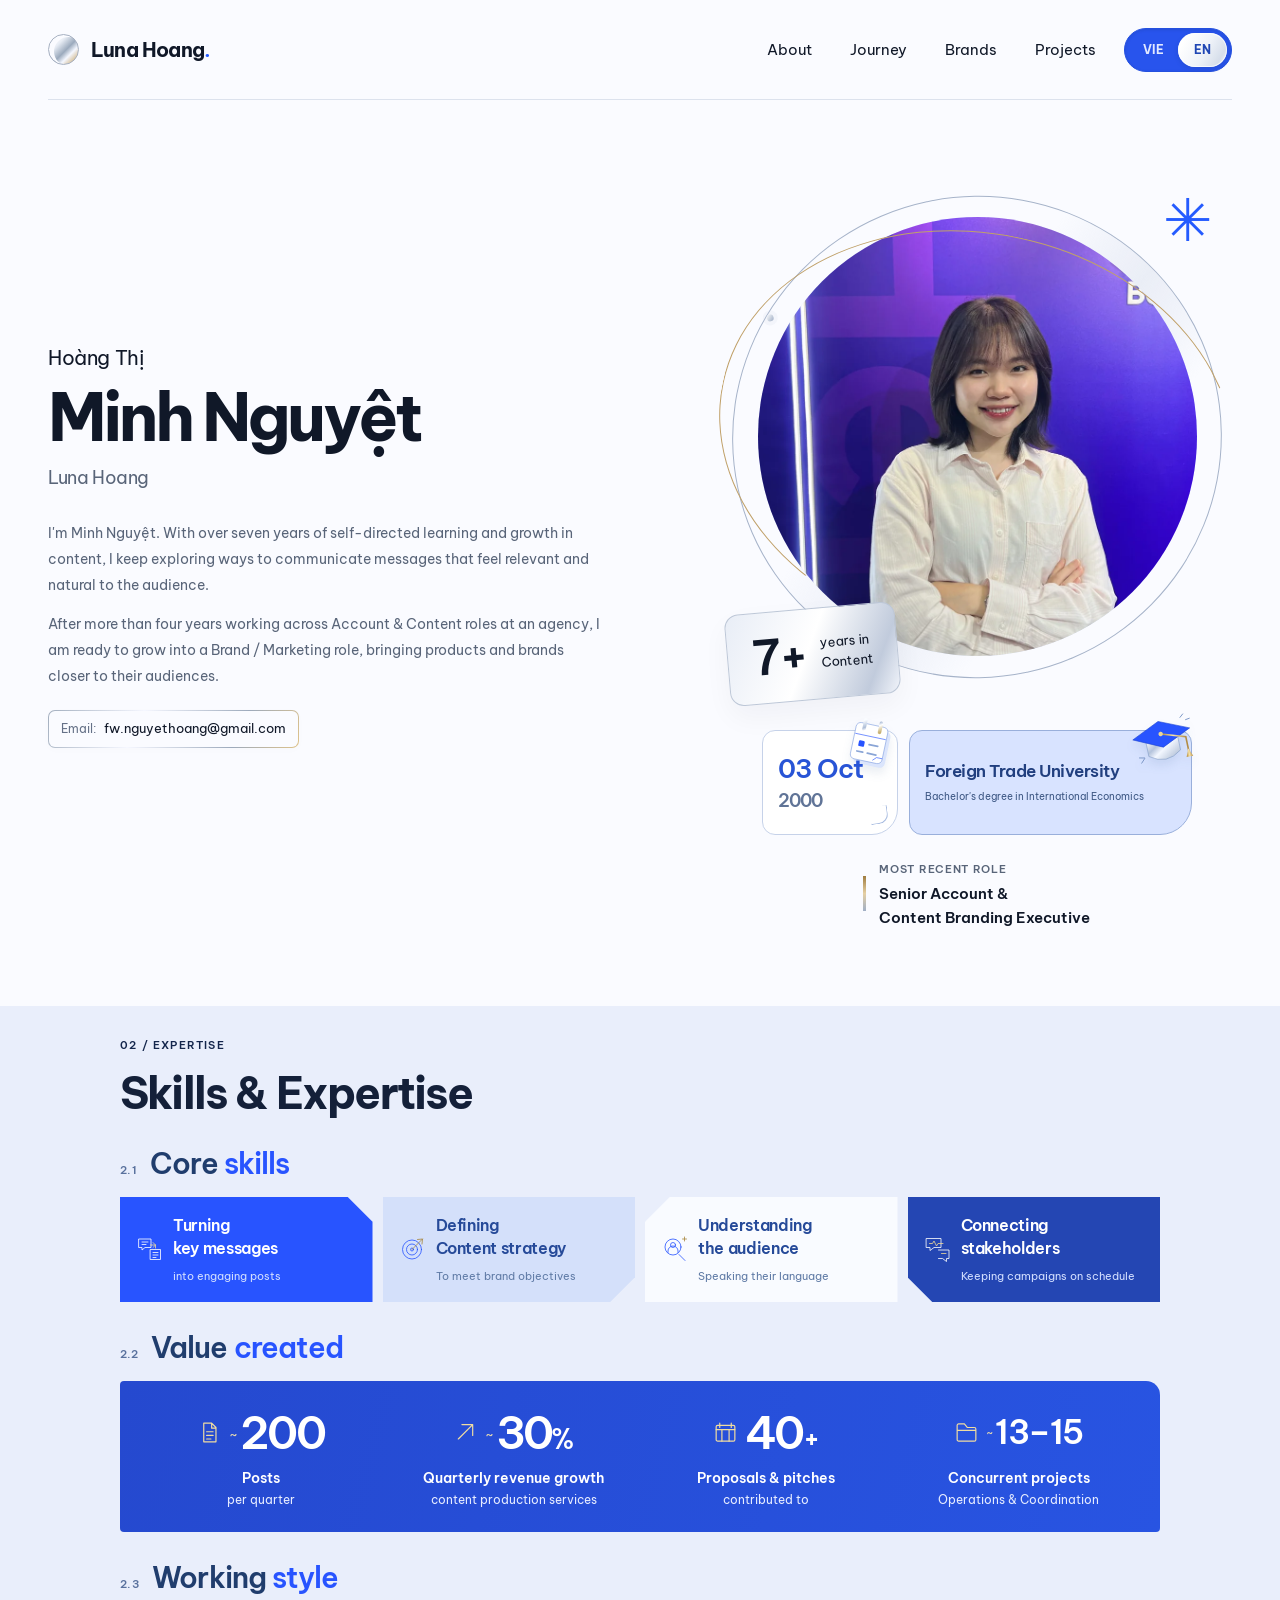
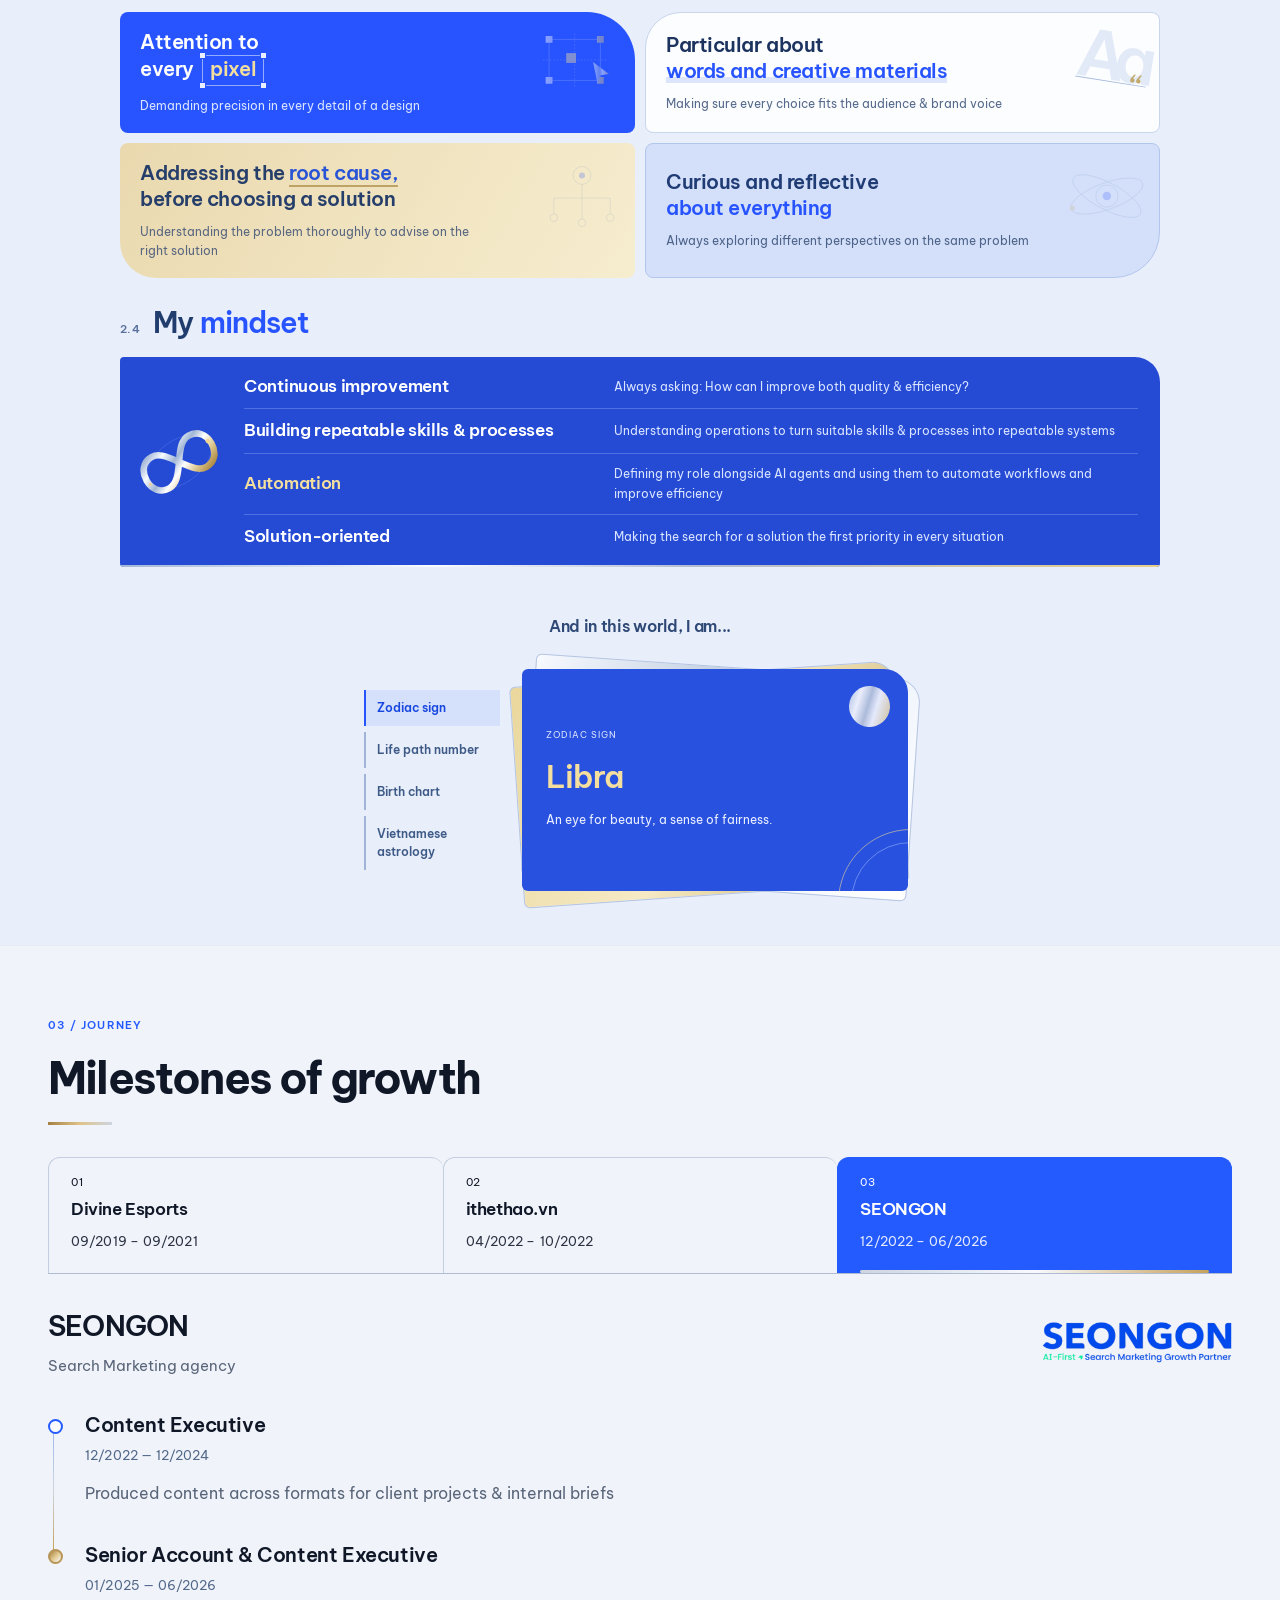
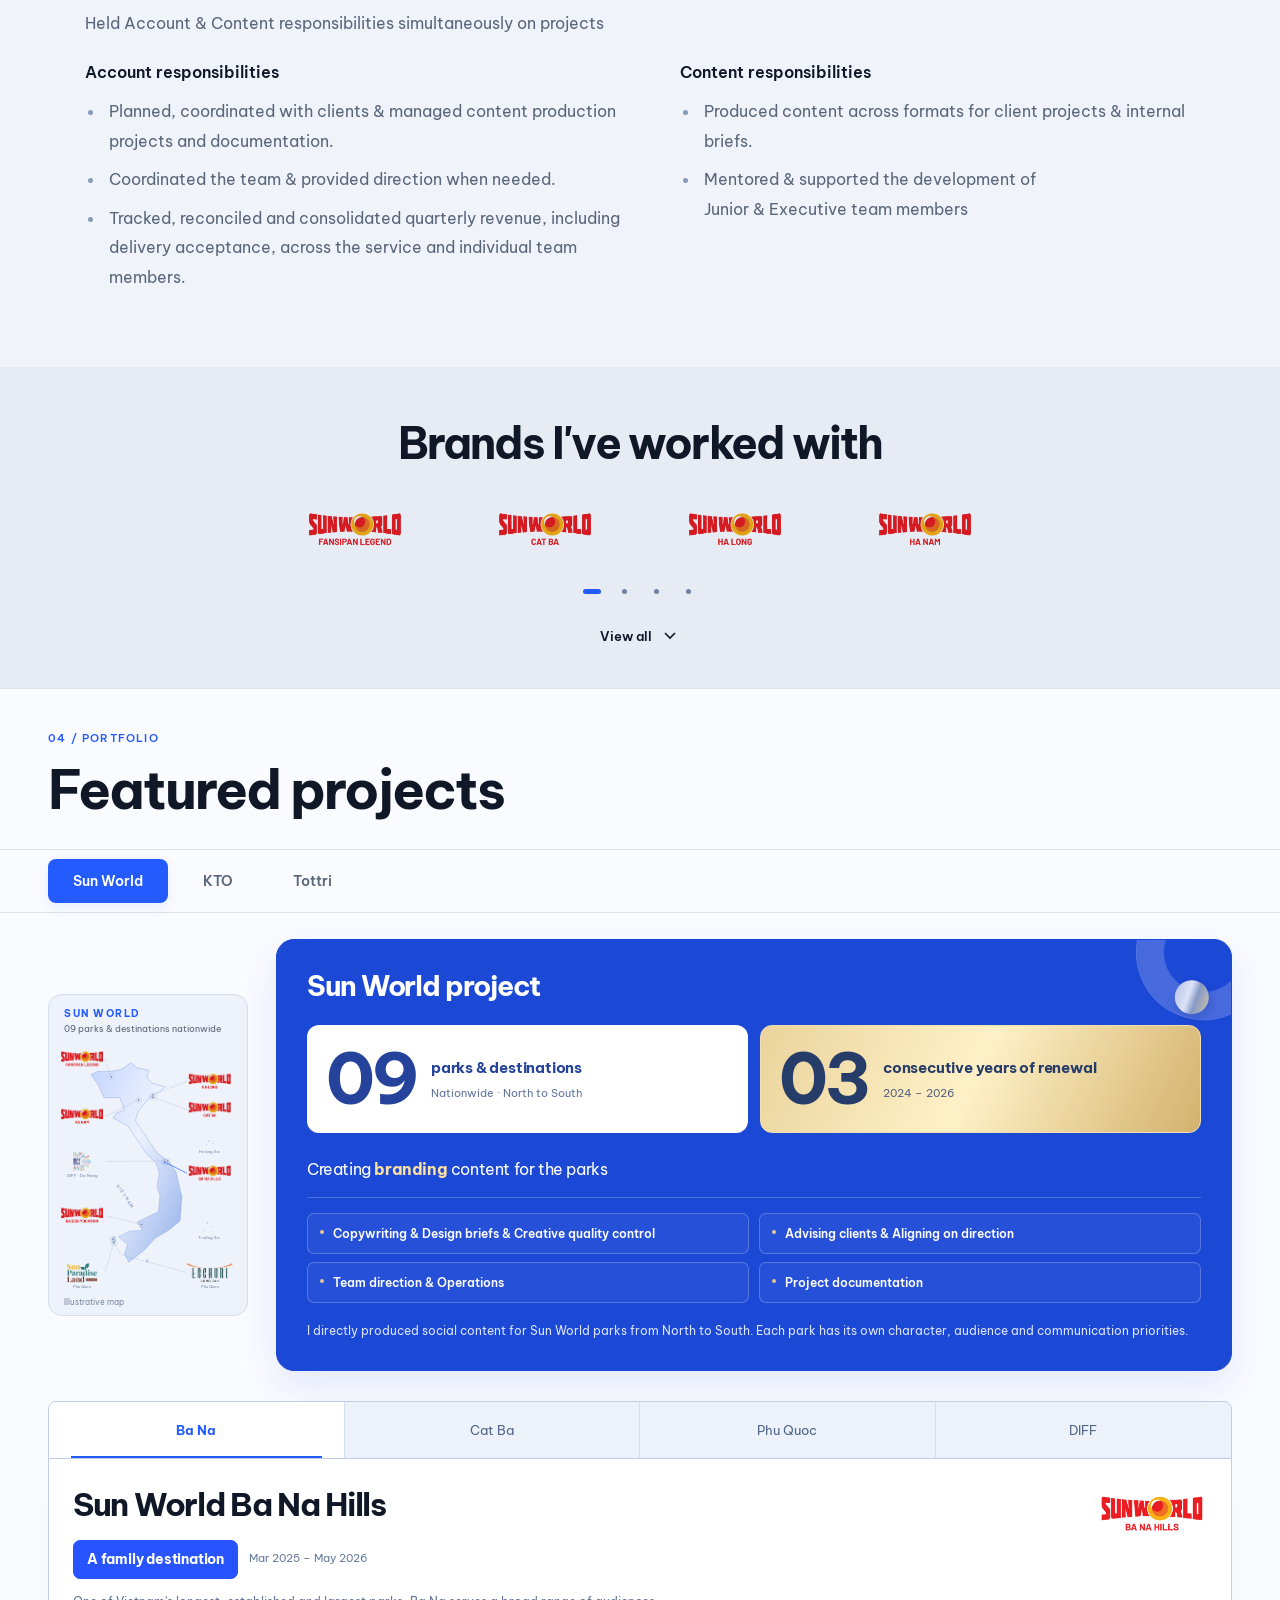
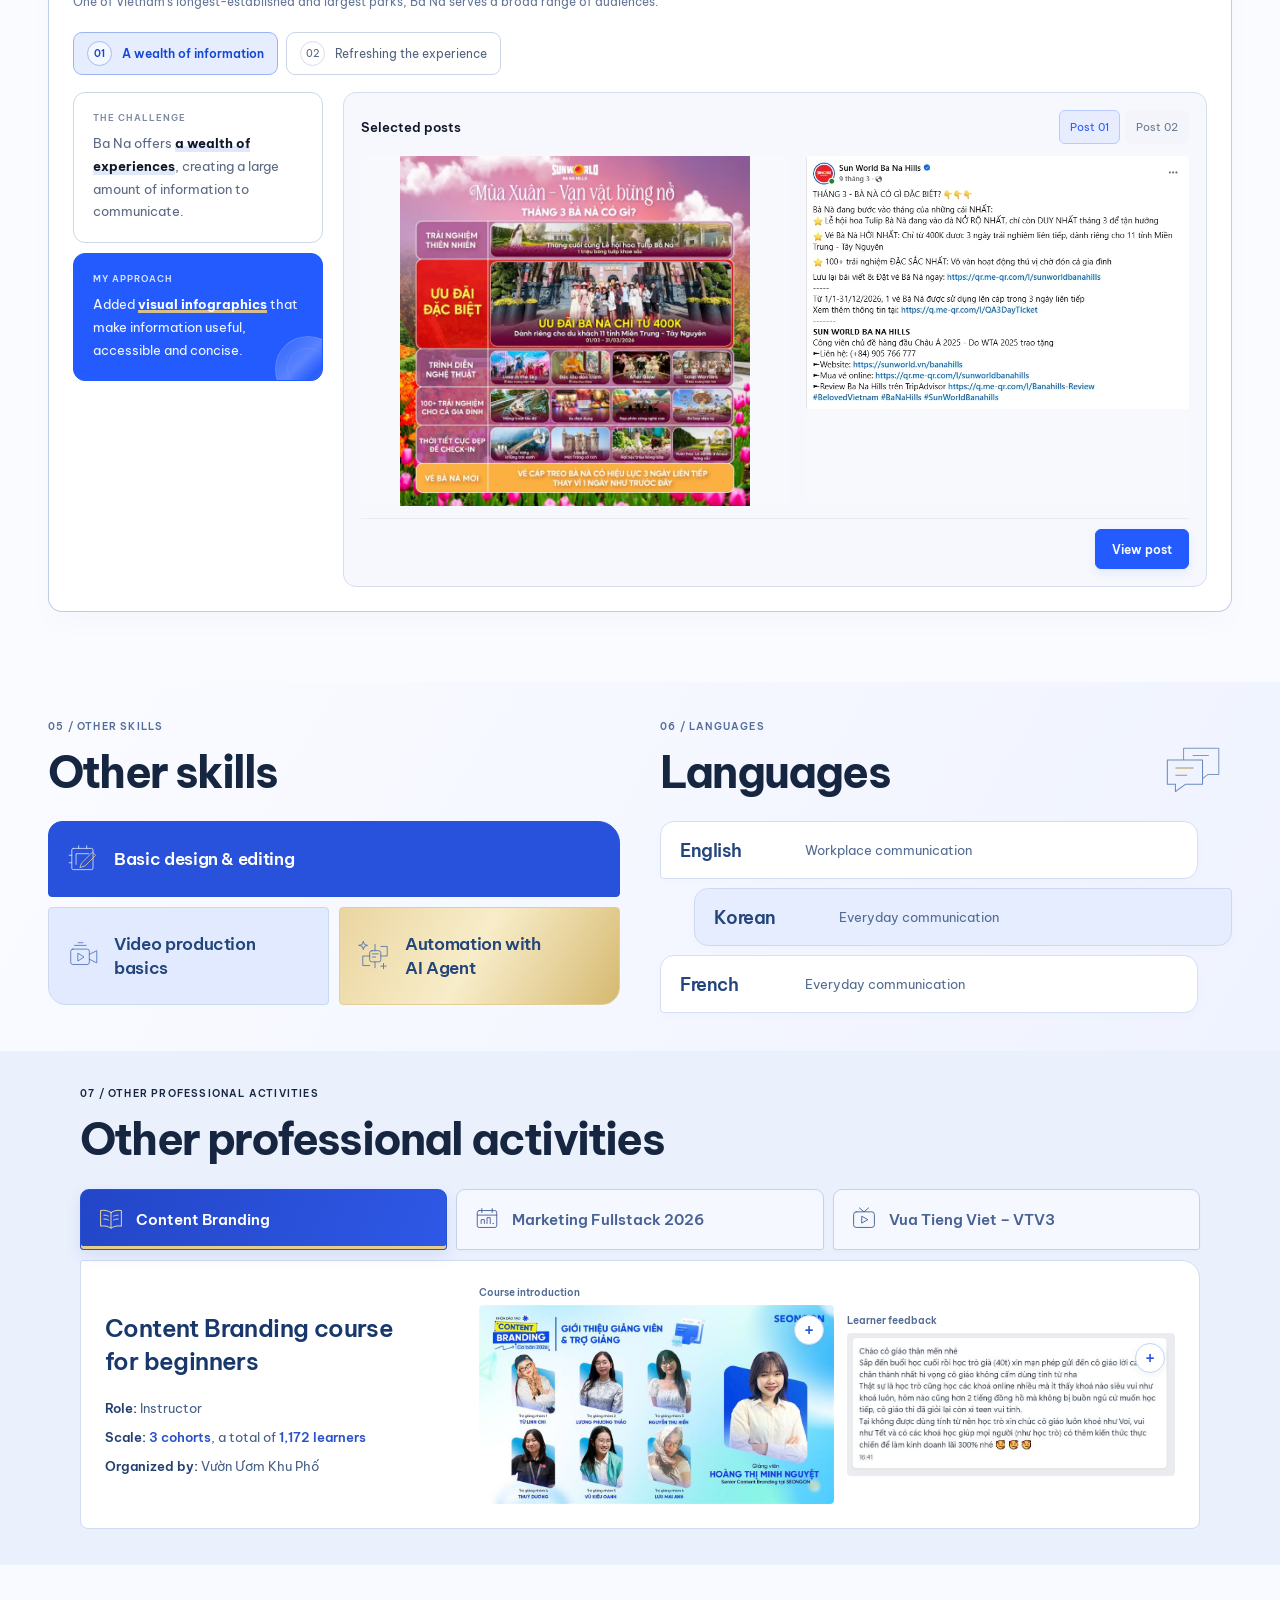
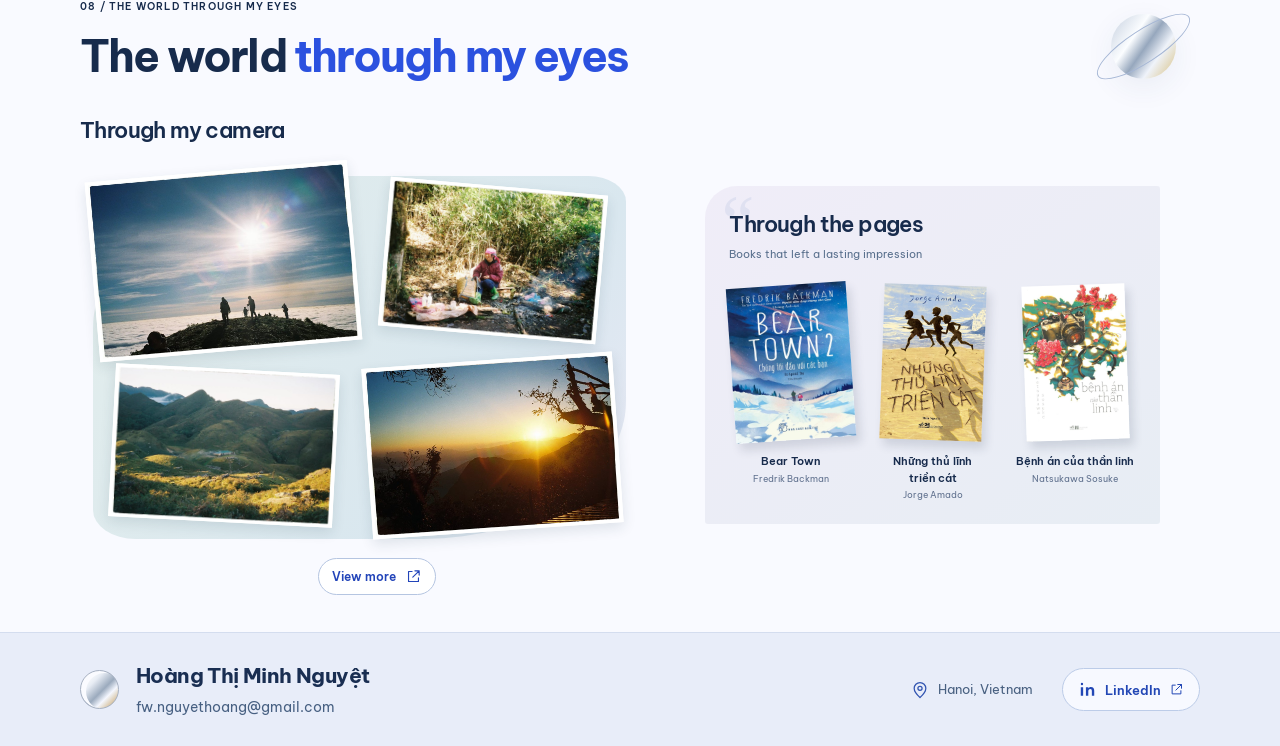
==== index.en.html @ cf914b69 "Add files via upload Cập nhật bản EN Sửa một số lỗi" ====
<!doctype html>
<html lang="en">
<head>
<meta charset="utf-8"><meta name="viewport" content="width=device-width, initial-scale=1"><meta name="theme-color" content="#fafbff">
<meta name="description" content="Hoang Thi Minh Nguyet — Luna Hoang. Senior Account &amp; Content Branding Executive.">
<title>Nguyet Hoang | Portfolio</title>
<link rel="icon" href="assets/moon.svg" type="image/svg+xml">
<link rel="preload" href="assets/fonts/be-vietnam-9.woff2" as="font" type="font/woff2" crossorigin>
<link rel="preload" href="assets/fonts/be-vietnam-7.woff2" as="font" type="font/woff2" crossorigin>
<link rel="stylesheet" href="assets/fonts.css"><script data-language-bootstrap>(() => {
  // The document language is authoritative, including extensionless hosting URLs.
  const english = document.documentElement.lang === 'en';
  const requested = new URLSearchParams(location.search).get('lang');
  try {
    if (!english && requested !== 'vi' && (requested === 'en' || localStorage.getItem('portfolio-language') === 'en')) {
      const url = new URL('index.en.html', location.href);
      if (location.hostname.endsWith('.chatgpt.site')) url.pathname = url.pathname.replace(/\.html$/, '');
      url.search = location.search; url.hash = location.hash;
      location.replace(url.href); return;
    }
    localStorage.setItem('portfolio-language', english ? 'en' : 'vi');
  } catch (_) {}
})();</script>
<link rel="stylesheet" href="site.cc1940f435e3.css">
</head>
<body>
<a class="skip" href="#main">Skip to main content</a>
<header class="header wrap">
<a class="brand" href="#intro" aria-label="Luna Hoang — back to top"><span class="moon-mark" aria-hidden="true"></span>Luna Hoang<span class="brand-dot" aria-hidden="true">.</span></a>
<div class="header-navigation"><nav aria-label="Main navigation"><a href="#about">About</a><a href="#journey">Journey</a><a href="#clients">Brands</a><a href="#projects">Projects</a></nav><button class="language-switch" type="button" role="switch" aria-checked="true" aria-label="English version" data-language-target="index.html?lang=vi"><span class="language-thumb" aria-hidden="true"></span><span class="language-option" lang="vi" aria-hidden="true">VIE</span><span class="language-option" lang="en" aria-hidden="true">EN</span></button></div>
</header>
<main id="main">
<section class="hero wrap" id="intro" aria-labelledby="intro-title">
<div class="hero-copy">
<h1 id="intro-title"><span class="name-prefix">Hoàng Thị</span> <span>Minh Nguyệt</span></h1>
<p class="english-name">Luna Hoang</p>
<div class="bio"><p>I'm Minh Nguyệt. With over seven years of self-directed learning and growth in content, I keep exploring ways to communicate messages that feel relevant and natural <span class="keep-phrase">to the audience.</span></p><p>After more than four years working across Account &amp; Content roles at an agency, I am ready to grow into a Brand / Marketing role, bringing products and brands closer to their audiences.</p></div>
<div class="email-box"><span class="email-label">Email:</span><span class="email-address">fw.nguyethoang@gmail.com</span></div>
</div>
<div class="hero-visual">
<div class="portrait-stage"><div class="orbit orbit-one" aria-hidden="true"></div><div class="orbit orbit-two" aria-hidden="true"></div><figure class="portrait-frame"><img class="portrait" src="assets/luna-profile.webp" alt="Hoàng Thị Minh Nguyệt — Luna Hoang" width="1000" height="1333" fetchpriority="high"></figure><span class="orbit-star" aria-hidden="true">✳</span><div class="experience-stamp"><strong>7+</strong><span>years in<br>Content</span></div></div>
<dl class="about-facts"><div class="about-birthday"><svg class="about-fact-art about-calendar-art" viewBox="0 0 80 88" aria-hidden="true"><defs><linearGradient id="about-calendar-metal" x1="0" y1="0" x2="1" y2="1"><stop stop-color="#f9fcff"/><stop offset=".42" stop-color="#aebed8"/><stop offset=".6" stop-color="#fff"/><stop offset="1" stop-color="#c9b273"/></linearGradient></defs><g transform="rotate(12 40 44)"><rect x="14" y="17" width="55" height="63" rx="9" fill="#dbe5fc"/><rect x="8" y="11" width="55" height="63" rx="8" fill="#fff" stroke="#809fdf"/><path d="M9 31h53" stroke="#2854ff"/><path d="M22 5v16m27-16v16" stroke="url(#about-calendar-metal)" stroke-width="6" stroke-linecap="round"/><rect x="18" y="41" width="10" height="10" rx="2" fill="#2854ff"/><path d="M36 45h15M18 60h10m8 0h15" stroke="#8aa5d6" stroke-width="3" stroke-linecap="round"/><path d="m47 70 6-6h10" fill="none" stroke="#2854ff"/></g></svg><dt class="visually-hidden">Date of birth</dt><dd><time datetime="2000-10-03">03 Oct<span>2000</span></time></dd></div><div class="about-education"><svg class="about-fact-art about-cap-art" viewBox="0 0 120 96" aria-hidden="true"><defs><linearGradient id="about-cap-metal" x1="0" y1="0" x2="1" y2="1"><stop stop-color="#fff"/><stop offset=".3" stop-color="#b4c3dc"/><stop offset=".5" stop-color="#f3f7ff"/><stop offset="1" stop-color="#a8b8d0"/></linearGradient><linearGradient id="about-tassel-gold"><stop stop-color="#ad8534"/><stop offset=".5" stop-color="#f7e3aa"/><stop offset="1" stop-color="#b18b45"/></linearGradient></defs><g transform="rotate(-12 60 48)"><path d="M29 41v27q29 22 58 0V41" fill="url(#about-cap-metal)" stroke="#819bc7"/><path d="m7 33 51-23 53 23-53 24Z" fill="#2854ff" stroke="#1b43d0"/><path d="m58 33 43 14v25" fill="none" stroke="url(#about-tassel-gold)" stroke-width="3" stroke-linecap="round"/><circle cx="58" cy="33" r="4" fill="#ead69b"/><path d="m101 68-6 15h12Z" fill="url(#about-tassel-gold)"/><path d="m14 77 7-7m-9-3 9 2m77-58 6-5m3 11 7-1" stroke="#7995c5" stroke-width="1.6" stroke-linecap="round"/></g></svg><dt class="visually-hidden">Education</dt><dd><strong>Foreign Trade<br> University</strong><span>Bachelor's degree in International Economics</span></dd></div></dl><div class="role-note"><span class="role-marker" aria-hidden="true"></span><div><span class="micro-label">MOST RECENT ROLE</span><p>Senior Account &amp;<br>Content Branding Executive</p></div></div>
</div>
</section>
<section class="about-luna about-usp-section" id="about" aria-labelledby="skills-section-title"><div class="wrap">
<header class="skills-section-heading"><p class="section-label">02 / EXPERTISE</p><h2 id="skills-section-title">Skills &amp; Expertise</h2></header>
<section class="core-skills expertise-primary" id="core-skills" aria-labelledby="about-title"><header class="expertise-chapter"><span class="expertise-number">2.1</span><h3 id="about-title">Core <span>skills</span></h3></header><div class="working-cluster skills-cluster"><div class="core-skill-grid"><article class="core-skill"><svg class="skill-line-art" viewBox="0 0 56 56" aria-hidden="true"><path d="M6 8h24v17H18l-6 5v-5H6zM12 14h12m-12 5h8M29 29h20v20H29zM34 35h10m-10 5h10m-10 5h6"/><path class="icon-accent" d="m29 20 10 0 0 6m-5-11 5 5-5 5"/></svg><h4>Turning<br><span class="skill-title-line">key messages</span></h4><p>into engaging posts</p></article><article class="core-skill"><svg class="skill-line-art" viewBox="0 0 56 56" aria-hidden="true"><circle cx="26" cy="29" r="19"/><circle cx="26" cy="29" r="11"/><circle cx="26" cy="29" r="3"/><path class="icon-accent" d="m26 29 21-21m-10 1 10-1-1 10"/></svg><h4>Defining<br><span class="skill-title-line">Content strategy</span></h4><p>To meet brand objectives</p></article><article class="core-skill"><svg class="skill-line-art" viewBox="0 0 56 56" aria-hidden="true"><circle cx="24" cy="24" r="16"/><circle cx="24" cy="20" r="5"/><path d="M14 35v-3a10 10 0 0 1 20 0v3m2 4 12 12"/><path class="icon-accent" d="M43 8h8m-4-4v8"/></svg><h4>Understanding the audience</h4><p>Speaking their language</p></article><article class="core-skill"><svg class="skill-line-art" viewBox="0 0 56 56" aria-hidden="true"><path d="M5 7h29v18H20l-8 6v-6H5zM29 30h21v17h-5v6l-8-6h-8"/><path class="icon-accent" d="M11 17h6l3-5 5 10 3-5h10m-3 20h9"/></svg><h4>Connecting stakeholders</h4><p>Keeping campaigns on schedule</p></article></div></div></section><section class="expertise-values" aria-labelledby="expertise-values-title"><header class="expertise-chapter"><span class="expertise-number">2.2</span><h3 id="expertise-values-title">Value <span>created</span></h3></header><div class="value-strip" aria-label="Four ways I create value"><article class="value-item"><div class="value-top"><svg viewBox="0 0 32 32" aria-hidden="true"><path d="M8 3h11l6 6v20H8zM19 3v7h6M12 15h9m-9 5h9m-9 5h6"/></svg><strong><small>~</small>200</strong></div><div class="value-caption"><p>Posts</p><span class="value-note">per quarter</span></div></article><article class="value-item"><div class="value-top"><svg viewBox="0 0 32 32" aria-hidden="true"><path d="m6 25 20-20M11 5h15v15"/></svg><strong><small>~</small>30<span>%</span></strong></div><div class="value-caption"><p>Quarterly revenue growth</p><span class="value-note">content production services</span></div></article><article class="value-item"><div class="value-top"><svg viewBox="0 0 32 32" aria-hidden="true"><rect x="3" y="6" width="26" height="22" rx="2"/><path d="M3 12h26M11 12v16m10-16v16M8 3v6m16-6v6"/></svg><strong>40<span>+</span></strong></div><div class="value-caption"><p>Proposals &amp; pitches</p><span class="value-note">contributed to</span></div></article><article class="value-item value-range"><div class="value-top"><svg viewBox="0 0 32 32" aria-hidden="true"><path d="M3 11V6a2 2 0 0 1 2-2h8l4 5h10a2 2 0 0 1 2 2v15a2 2 0 0 1-2 2H5a2 2 0 0 1-2-2V11Zm0 2h26"/></svg><strong><small>~</small>13–15</strong></div><div class="value-caption"><p>Concurrent projects</p><span class="value-note">Operations &amp; Coordination</span></div></article></div></section><section class="expertise-secondary" aria-labelledby="work-values-title">
<header class="expertise-chapter"><span class="expertise-number">2.3</span><h3 id="work-values-title">Working <span>style</span></h3></header>
<div class="usp-board" aria-label="Four aspects of my working style">
<article class="usp-piece usp-pixel"><svg class="usp-illustration" viewBox="0 0 220 160" aria-hidden="true"><defs><linearGradient id="usp-metal"><stop stop-color="#fff"/><stop offset=".42" stop-color="#a6b8db"/><stop offset=".6" stop-color="#fff"/><stop offset="1" stop-color="#cfb97e"/></linearGradient></defs><path d="M40 26h120v96H40Z" stroke="currentColor" fill="none"/><path d="M100 13v125M26 74h148" stroke="currentColor" stroke-dasharray="3 5"/><g fill="url(#usp-metal)"><path d="M32 18h16v16H32Zm120 0h16v16h-16ZM32 114h16v16H32Zm120 0h16v16h-16Z"/><path d="m143 79 37 28-20 3-7 18Z"/></g><path d="M80 58h23v23H80Z" fill="#eed89a"/></svg><h4>Attention to<br>every <span class="usp-pixel-word">pixel<i aria-hidden="true"></i></span></h4><p>Demanding precision in every detail of a design</p></article>
<article class="usp-piece usp-words"><div class="usp-type-art" aria-hidden="true"><span>Aa</span><i></i><b>“</b></div><h4>Particular about<br><span>words and creative materials</span></h4><p>Making sure every choice fits the audience &amp; brand voice</p></article>
<article class="usp-piece usp-root"><svg class="usp-illustration" viewBox="0 0 220 160" aria-hidden="true"><g fill="none" stroke="currentColor" stroke-width="1.5"><circle cx="110" cy="33" r="21"/><path d="M110 54v32m0 0H44v37m66-37h66v37m-66-37v49"/><circle cx="44" cy="132" r="9"/><circle cx="110" cy="144" r="9"/><circle cx="176" cy="132" r="9"/></g><circle cx="110" cy="33" r="7" fill="#2854ff"/></svg><h4>Addressing the <span>root cause,</span><br>before choosing a solution</h4><p>Understanding the problem thoroughly to advise on the right solution</p></article>
<article class="usp-piece usp-curious"><svg class="usp-illustration" viewBox="0 0 220 160" aria-hidden="true"><g fill="none" stroke="currentColor" stroke-width="1.5"><ellipse cx="112" cy="79" rx="89" ry="31" transform="rotate(-20 112 79)"/><ellipse cx="112" cy="79" rx="89" ry="31" transform="rotate(28 112 79)"/><circle cx="112" cy="79" r="26"/></g><circle cx="112" cy="79" r="10" fill="#2854ff"/><circle cx="31" cy="107" r="6" fill="#c1a76b"/></svg><h4>Curious and reflective<br><span>about everything</span></h4><p>Always exploring different perspectives on the same problem</p></article>
</div></section><div class="working-cluster thinking-cluster"><section class="work-style" id="work-style" aria-labelledby="work-style-title"><header class="work-style-heading expertise-chapter"><span class="expertise-number">2.4</span><h3 id="work-style-title">My <span>mindset</span></h3></header>
<div class="thinking-canvas"><div class="thinking-sculpture" aria-hidden="true"><svg viewBox="0 0 260 300"><defs><linearGradient id="thought-ribbon" x1="0" y1="0" x2="1" y2="1"><stop stop-color="#91a7cf"/><stop offset=".23" stop-color="#f7fbff"/><stop offset=".43" stop-color="#a1b6d5"/><stop offset=".59" stop-color="#fff"/><stop offset=".79" stop-color="#d9c286"/><stop offset="1" stop-color="#a47f36"/></linearGradient></defs><ellipse class="thought-track" cx="130" cy="150" rx="104" ry="62" transform="rotate(-35 130 150)"/><path class="thought-loop" d="M130 150C103 112 89 98 68 98c-29 0-46 23-46 52s17 52 46 52c24 0 40-20 62-52s38-52 62-52c29 0 46 23 46 52s-17 52-46 52c-21 0-35-14-62-52Z" transform="rotate(-30 130 150)"/><circle class="thought-point" cx="213" cy="90" r="6"/><circle class="thought-point" cx="47" cy="215" r="4"/></svg></div><ol class="work-style-list"><li><div><h4><strong>Continuous improvement</strong></h4><p>Always asking: How can I improve both quality &amp; efficiency?</p></div></li><li><div><h4><strong>Building repeatable skills &amp; processes</strong></h4><p>Understanding operations to turn suitable skills &amp; processes into repeatable systems</p></div></li><li><div><h4><strong>Automation</strong></h4><p>Defining my role alongside AI agents and using them to automate workflows and improve efficiency</p></div></li><li><div><h4><strong>Solution-oriented</strong></h4><p>Making the search for a solution the first priority in every situation</p></div></li></ol></div></section></div><section class="persona-deck" aria-labelledby="personal-twist-title"><h3 id="personal-twist-title">And in this world, I am...</h3><div class="persona-workspace"><div class="persona-picker" role="tablist" aria-label="Choose a personal profile card" aria-orientation="vertical"><button type="button" role="tab" id="personal-point-0" aria-controls="personal-reading" aria-selected="true" tabindex="0" data-persona="0">Zodiac sign</button><button type="button" role="tab" id="personal-point-1" aria-controls="personal-reading" aria-selected="false" tabindex="-1" data-persona="1">Life path number</button><button type="button" role="tab" id="personal-point-2" aria-controls="personal-reading" aria-selected="false" tabindex="-1" data-persona="2">Birth chart</button><button type="button" role="tab" id="personal-point-3" aria-controls="personal-reading" aria-selected="false" tabindex="-1" data-persona="3">Vietnamese astrology</button></div><div class="persona-stack"><div class="persona-card" id="personal-reading" role="tabpanel" aria-labelledby="personal-point-0" tabindex="0"><span class="persona-orb" aria-hidden="true"></span><p class="persona-caption">Zodiac sign</p><h4 class="persona-name">Libra</h4><p class="persona-description">An eye for beauty, a sense of fairness.</p><span class="persona-seal" aria-hidden="true"></span></div></div></div></section></div></section>
<section class="journey" id="journey" aria-labelledby="journey-title">
<div class="wrap">
<div class="journey-heading"><div><p class="section-label">03 / JOURNEY</p><h2 id="journey-title">Milestones of growth</h2></div></div>
<div class="chapter-tabs" role="tablist" aria-label="Choose a career chapter">
<button class="chapter-tab" id="tab-divine" type="button" role="tab" aria-selected="false" aria-controls="panel-divine" tabindex="-1"><span class="tab-meta">01</span><strong>Divine Esports</strong><span class="tab-years"><span>09/2019 – </span><span>09/2021</span></span></button>
<button class="chapter-tab" id="tab-media" type="button" role="tab" aria-selected="false" aria-controls="panel-media" tabindex="-1"><span class="tab-meta">02</span><strong>ithethao.vn</strong><span class="tab-years"><span>04/2022 – </span><span>10/2022</span></span></button>
<button class="chapter-tab" id="tab-seongon" type="button" role="tab" aria-selected="true" aria-controls="panel-seongon"><span class="tab-meta">03</span><strong>SEONGON</strong><span class="tab-years"><span>12/2022 – </span><span>06/2026</span></span></button>
</div>
<div class="chapter-panel" id="panel-divine" role="tabpanel" aria-labelledby="tab-divine" hidden>
<div class="unit-heading"><div><h3>Divine Esports</h3><p class="company-description">One of Vietnam's leading PUBG teams</p></div><img loading="lazy" class="unit-logo" src="assets/logos/divine.webp" alt="Logo Divine Esports" width="143" height="140" decoding="async"></div>
<article class="role-entry"><div class="role-heading"><h4>Content Creator</h4><p class="role-period">09/2019 — 09/2021</p></div>
<ul class="work-list"><li>Created content across formats, covering both competitions &amp; everyday team life</li><li>Built &amp; nurtured the team's fan community</li><li>Delivered sponsor communications &amp; reported on performance</li></ul>
</article>
</div>
<div class="chapter-panel" id="panel-media" role="tabpanel" aria-labelledby="tab-media" hidden>
<div class="unit-heading"><div><h3>ithethao.vn</h3><p class="company-description">Sports news outlet · Esports desk</p></div><img loading="lazy" class="unit-logo" src="assets/logos/ithethao.webp" alt="Logo ithethao.vn" width="140" height="140" decoding="async"></div>
<article class="role-entry"><div class="role-heading"><h4>Freelance Photojournalist</h4><p class="role-period">04/2022 — 10/2022</p></div>
<ul class="work-list"><li>Reported, interviewed &amp; wrote stories for digital and print publications</li><li>Covered major events &amp; tournaments, including SEA Games 31 and the national PUBG championship</li></ul>
</article>
</div>
<div class="chapter-panel" id="panel-seongon" role="tabpanel" aria-labelledby="tab-seongon">
<div class="unit-heading"><div><h3>SEONGON</h3><p class="company-description">Search Marketing agency</p></div><img loading="lazy" class="unit-logo unit-logo-wide" src="assets/logos/seongon.webp" alt="Logo SEONGON" width="318" height="70" decoding="async"></div>
<div class="role-timeline" aria-label="Career progression at SEONGON">
<article class="role-entry timeline-role"><div class="role-heading"><h4>Content Executive</h4><p class="role-period">12/2022 — 12/2024</p></div><p class="stage-scope">Produced content across formats for client projects &amp; internal briefs</p></article>
<article class="role-entry timeline-role"><div class="role-heading"><h4>Senior Account &amp; Content Executive</h4><p class="role-period">01/2025 — 06/2026</p></div><p class="stage-scope">Held Account &amp; Content responsibilities simultaneously on projects</p>
<div class="discipline-grid">
<div class="discipline"><h5>Account responsibilities</h5><ul><li>Planned, coordinated with clients &amp; managed content production projects and documentation.</li><li>Coordinated the team &amp; provided direction when needed.</li><li>Tracked, reconciled and consolidated quarterly revenue, including delivery acceptance, across the service and individual team members.</li></ul></div>
<div class="discipline"><h5>Content responsibilities</h5><ul><li>Produced content across formats for client projects &amp; internal briefs.</li><li>Mentored &amp; supported the development of <span class="keep-phrase">Junior &amp; Executive team members</span></li></ul></div>
</div></article></div></div>
<noscript><style>.chapter-panel[hidden]{display:block!important}.chapter-tabs{display:none}</style></noscript>
</div></section>
<section class="clients-section" id="clients" aria-labelledby="clients-title">
<div class="clients-heading wrap"><h2 id="clients-title">Brands I've worked with</h2></div>
<div class="clients-overview wrap" id="clients-overview">
<ul class="client-list" aria-label="14 brands I have worked with">
<li class="client-item  "><figure class="client-mark"><div class="client-logo-stage"><img loading="lazy" src="assets/clients/sun-fansipan.webp" alt="Logo Sun World Fansipan Legend" width="168" height="80" decoding="async"></div><figcaption>Sun World Fansipan Legend</figcaption></figure></li>
<li class="client-item  "><figure class="client-mark"><div class="client-logo-stage"><img loading="lazy" src="assets/clients/sun-catba.webp" alt="Logo Sun World Cat Ba" width="168" height="80" decoding="async"></div><figcaption>Sun World Cat Ba</figcaption></figure></li>
<li class="client-item  "><figure class="client-mark"><div class="client-logo-stage"><img loading="lazy" src="assets/clients/sun-halong.webp" alt="Logo Sun World Ha Long" width="168" height="80" decoding="async"></div><figcaption>Sun World Ha Long</figcaption></figure></li>
<li class="client-item  "><figure class="client-mark"><div class="client-logo-stage"><img loading="lazy" src="assets/clients/sun-hanam.webp" alt="Logo Sun World Ha Nam" width="168" height="80" decoding="async"></div><figcaption>Sun World Ha Nam</figcaption></figure></li>
<li class="client-item  "><figure class="client-mark"><div class="client-logo-stage"><img loading="lazy" src="assets/clients/sun-bana.webp" alt="Logo Sun World Ba Na Hills" width="168" height="80" decoding="async"></div><figcaption>Sun World Ba Na Hills</figcaption></figure></li>
<li class="client-item  "><figure class="client-mark"><div class="client-logo-stage"><img loading="lazy" src="assets/clients/sun-baden.webp" alt="Logo Sun World Ba Den Mountain" width="168" height="80" decoding="async"></div><figcaption>Sun World Ba Den Mountain</figcaption></figure></li>
<li class="client-item  "><figure class="client-mark"><div class="client-logo-stage"><img loading="lazy" src="assets/clients/paradise.webp" alt="Logo Sun Paradise Land Phu Quoc" width="168" height="80" decoding="async"></div><figcaption>Sun Paradise Land Phu Quoc</figcaption></figure></li>
<li class="client-item client-item-dark "><figure class="client-mark"><div class="client-logo-stage"><img loading="lazy" src="assets/clients/golf.webp" alt="Logo Eschuri Vung Bau Golf" width="168" height="80" decoding="async"></div><figcaption>Eschuri Vung Bau Golf</figcaption></figure></li>
<li class="client-item client-item-dark "><figure class="client-mark"><div class="client-logo-stage"><img loading="lazy" src="assets/clients/diff-logo-color.webp" alt="Logo DIFF – Danang International Fireworks Festival" width="168" height="80" decoding="async"></div><figcaption>DIFF – Danang International Fireworks Festival</figcaption></figure></li>
<li class="client-item"><figure class="client-mark"><div class="client-logo-stage"><img loading="lazy" src="assets/clients/tottri.webp" alt="Logo Tottri" width="380" height="146" decoding="async"></div><figcaption>Tottri</figcaption></figure></li>
<li class="client-item  "><figure class="client-mark"><div class="client-logo-stage"><img loading="lazy" src="assets/clients/kto-vietnam.png" alt="KTO – Korea Tourism Organization in Vietnam logo" width="168" height="80" decoding="async"></div><figcaption>KTO – Korea Tourism Organization in Vietnam</figcaption></figure></li>
<li class="client-item  "><figure class="client-mark"><div class="client-logo-stage"><img loading="lazy" src="assets/clients/richy.webp" alt="Logo Richy" width="168" height="80" decoding="async"></div><figcaption>Richy</figcaption></figure></li>
<li class="client-item  "><figure class="client-mark"><div class="client-logo-stage"><img loading="lazy" src="assets/clients/tmu.webp" alt="Thuongmai University logo" width="168" height="80" decoding="async"></div><figcaption>Thuongmai University</figcaption></figure></li>
<li class="client-item"><figure class="client-mark"><div class="client-logo-stage"><img loading="lazy" src="assets/clients/lpbank.webp" alt="Logo LPBank" width="168" height="80" decoding="async"></div><figcaption>LPBank</figcaption></figure></li>
</ul></div>
<div class="clients-actions wrap" hidden><div class="clients-pages" aria-label="Choose a logo page"></div><button class="clients-toggle" type="button" aria-expanded="false" aria-controls="clients-overview"><span>View all</span><svg viewBox="0 0 20 20" width="20" height="20" aria-hidden="true"><path d="m5 7 5 5 5-5"/></svg></button></div>
</section>

<section class="projects-section" id="projects" aria-labelledby="projects-title">
<header class="projects-heading wrap"><p class="section-label">04 / PORTFOLIO</p><h2 id="projects-title">Featured projects</h2></header>
<div class="project-switch-wrap"><div class="project-switch wrap" role="tablist" aria-label="Choose a featured project"><button type="button" id="project-tab-0" role="tab" aria-selected="true" aria-controls="project-panel-0" tabindex="0" data-project="0">Sun World</button><button type="button" id="project-tab-1" role="tab" aria-selected="false" aria-controls="project-panel-1" tabindex="-1" data-project="1">KTO</button><button type="button" id="project-tab-2" role="tab" aria-selected="false" aria-controls="project-panel-2" tabindex="-1" data-project="2">Tottri</button></div></div>
<div class="sunworld-project project-panel" id="project-panel-0" role="tabpanel" aria-labelledby="project-tab-0">
<div class="wrap sw-layout">
<aside class="sw-map-column">
<figure class="sw-map-card"><figcaption><span class="sw-map-kicker">SUN WORLD</span><span>09 parks &amp; destinations nationwide</span></figcaption><svg class="sw-map" viewBox="0 0 440 610" role="img" aria-labelledby="sw-map-title sw-map-desc"><title id="sw-map-title">Sun World destinations I've worked on</title><desc id="sw-map-desc">Illustrative map of Vietnam showing Fansipan Legend, Ha Long, Cat Ba, Ha Nam, Ba Na Hills, DIFF in Da Nang, Ba Den Mountain, Sun Paradise Land Phu Quoc and Eschuri Vung Bau Golf.</desc><defs><linearGradient id="sw-map-metal" x1="0" y1="0" x2="1" y2="1"><stop stop-color="#c3d4ff"/><stop offset=".45" stop-color="#edf2ff"/><stop offset="1" stop-color="#91afe9"/></linearGradient></defs><path class="sw-land" d="M150.0,472.4 L176.0,459.5 L207.5,457.2 L194.3,437.8 L244.7,413.2 L248.4,374.9 L241.5,353.5 L246.9,321.5 L239.4,298.9 L216.7,276.7 L197.8,248.5 L172.8,210.7 L136.9,191.5 L145.5,180.0 L164.7,171.6 L153.1,143.7 L116.1,143.5 L102.6,114.4 L85.1,89.1 L101.2,81.3 L125.1,81.5 L154.3,77.8 L179.9,60.7 L194.3,72.7 L221.8,78.6 L217.0,97.0 L231.3,110.0 L261.5,118.3 L221.5,145.7 L196.5,175.9 L189.9,198.1 L212.8,231.9 L240.9,273.7 L268.1,293.4 L286.3,319.1 L300.1,378.4 L296.0,434.7 L271.0,455.7 L236.6,476.3 L212.2,503.0 L174.7,532.8 L163.9,512.3 L172.3,490.6 L150.0,472.4 Z"/><ellipse class="sw-island" cx="139" cy="480" rx="4" ry="8"/><ellipse class="sw-island" cx="218" cy="530" rx="2" ry="4"/><g class="sw-archipelago"><circle cx="365" cy="246" r="2"/><circle cx="374" cy="252" r="1.5"/><circle cx="358" cy="254" r="1.4"/><text x="365" y="274" text-anchor="middle">Hoàng Sa</text><circle cx="360" cy="439" r="2"/><circle cx="371" cy="449" r="1.5"/><circle cx="352" cy="457" r="1.5"/><text x="365" y="479" text-anchor="middle">Trường Sa</text></g><g class="sw-location "><title>Sun World Fansipan Legend</title><path class="sw-connector" d="M133.4,94.4 L118,52"/><circle class="sw-pin-halo" cx="133.4" cy="94.4" r="8"/><circle class="sw-pin" cx="133.4" cy="94.4" r="3"/><image href="assets/clients/sun-fansipan.webp" x="10" y="30" width="108" height="45" preserveAspectRatio="xMidYMid meet"/></g><g class="sw-location "><title>Sun World Ha Long</title><path class="sw-connector" d="M231.2,137.28 L312,105"/><circle class="sw-pin-halo" cx="231.2" cy="137.28" r="8"/><circle class="sw-pin" cx="231.2" cy="137.28" r="3"/><image href="assets/clients/sun-halong.webp" x="312" y="83" width="108" height="45" preserveAspectRatio="xMidYMid meet"/></g><g class="sw-location "><title>Sun World Cat Ba</title><path class="sw-connector" d="M231.5,142.4 L312,172"/><circle class="sw-pin-halo" cx="231.5" cy="142.4" r="8"/><circle class="sw-pin" cx="231.5" cy="142.4" r="3"/><image href="assets/clients/sun-catba.webp" x="312" y="150" width="108" height="45" preserveAspectRatio="xMidYMid meet"/></g><g class="sw-location "><title>Sun World Ha Nam</title><path class="sw-connector" d="M197.9,149.12 L118,188"/><circle class="sw-pin-halo" cx="197.9" cy="149.12" r="8"/><circle class="sw-pin" cx="197.9" cy="149.12" r="3"/><image href="assets/clients/sun-hanam.webp" x="10" y="166" width="108" height="45" preserveAspectRatio="xMidYMid meet"/></g><g class="sw-location is-current"><title>Sun World Ba Na Hills</title><path class="sw-connector" d="M259.85,296.1 L312,322"/><circle class="sw-pin-halo" cx="259.85" cy="296.1" r="8"/><circle class="sw-pin" cx="259.85" cy="296.1" r="3"/><image href="assets/clients/sun-bana.webp" x="312" y="300" width="108" height="45" preserveAspectRatio="xMidYMid meet"/></g><g class="sw-location "><title>DIFF · Da Nang International Fireworks Festival</title><path class="sw-connector" d="M266.72,293.6 L118,294"/><circle class="sw-pin-halo" cx="266.72" cy="293.6" r="8"/><circle class="sw-pin" cx="266.72" cy="293.6" r="3"/><image href="assets/clients/diff-logo-color.webp" x="10" y="272" width="108" height="45" preserveAspectRatio="xMidYMid meet"/><text class="sw-map-place" x="64" y="332" text-anchor="middle">DIFF · Da Nang</text></g><g class="sw-location "><title>Sun World Ba Den Mountain</title><path class="sw-connector" d="M205.1,443.84 L118,422"/><circle class="sw-pin-halo" cx="205.1" cy="443.84" r="8"/><circle class="sw-pin" cx="205.1" cy="443.84" r="3"/><image href="assets/clients/sun-baden.webp" x="10" y="400" width="108" height="45" preserveAspectRatio="xMidYMid meet"/></g><g class="sw-location "><title>Sun Paradise Land Phu Quoc</title><path class="sw-connector" d="M139.1,487.04 L118,557"/><circle class="sw-pin-halo" cx="139.1" cy="487.04" r="8"/><circle class="sw-pin" cx="139.1" cy="487.04" r="3"/><image href="assets/clients/paradise.webp" x="10" y="535" width="108" height="45" preserveAspectRatio="xMidYMid meet"/><text class="sw-map-place" x="64" y="594" text-anchor="middle">Phu Quoc</text></g><g class="sw-location "><title>Eschuri Vung Bau Golf</title><path class="sw-connector" d="M136.7,478.4 L155,515 L312,557"/><circle class="sw-pin-halo" cx="136.7" cy="478.4" r="8"/><circle class="sw-pin" cx="136.7" cy="478.4" r="3"/><image href="assets/clients/golf.webp" x="312" y="535" width="108" height="45" preserveAspectRatio="xMidYMid meet"/><text class="sw-map-place" x="366" y="594" text-anchor="middle">Phu Quoc</text></g><text class="sw-map-country" x="145" y="352" transform="rotate(56 145 352)">VIETNAM</text></svg><p class="sw-map-note">Illustrative map</p></figure>
</aside>
<div class="sw-content">
<header class="sw-project-intro"><span class="sw-orbit-shape" aria-hidden="true"></span><h3 id="sunworld-title">Sun World project</h3><div class="sw-impact-strip" aria-label="Project scale and partnership milestones"><div class="sw-impact sw-impact-reach"><strong class="sw-impact-number">09</strong><div><p>parks &amp; destinations</p><span>Nationwide · North to South</span></div></div><div class="sw-impact sw-impact-renewal"><strong class="sw-impact-number">03</strong><div><p>consecutive years of renewal</p><span>2024 – 2026</span></div></div></div>
<div class="sw-meta"><p class="sw-role">Creating <strong>branding</strong> content for the parks</p></div>
<div class="project-info sw-brief"><div class="project-brief-body"><ul class="sw-scope"><li>Copywriting &amp; Design briefs &amp; Creative quality control</li><li>Advising clients &amp; Aligning on direction</li><li>Team direction &amp; Operations</li><li>Project documentation</li></ul><p class="sw-intro-copy">I directly produced social content for Sun World parks from North to South. Each park has its own character, audience and communication priorities.</p></div></div></header>
<section class="sw-case" id="sunworld-cases" aria-label="Sun World project destinations"><div class="sw-destination-tabs" role="tablist" aria-label="Choose a Sun World destination"><button type="button" role="tab" id="sw-destination-0" aria-selected="true" aria-controls="bana-case" tabindex="0" data-destination="0"><span>Ba Na</span></button><button type="button" role="tab" id="sw-destination-1" aria-selected="false" aria-controls="catba-case" tabindex="-1" data-destination="1"><span>Cat Ba</span></button><button type="button" role="tab" id="sw-destination-2" aria-selected="false" aria-controls="phuquoc-case" tabindex="-1" data-destination="2"><span>Phu Quoc</span></button><button type="button" role="tab" id="sw-destination-3" aria-selected="false" aria-controls="diff-case" tabindex="-1" data-destination="3"><span>DIFF</span></button></div><div class="sw-destination-panel" id="bana-case" role="tabpanel" aria-labelledby="sw-destination-0">
<header class="sw-case-heading"><div><h4 id="bana-title">Sun World <span class="keep-phrase">Ba Na Hills</span></h4><div class="sw-case-meta"><p class="sw-positioning sw-focus-key">A family destination</p><p class="sw-project-period"><time datetime="2025-03">Mar 2025</time> – <time datetime="2026-05">May 2026</time></p></div></div><img loading="lazy" src="assets/clients/sun-bana.webp" alt="Logo Sun World Ba Na Hills" width="144" height="57"></header>
<p class="sw-case-context">One of Vietnam's longest-established and largest parks, Ba Na serves a broad range of audiences.</p>
<div class="sw-challenges" role="tablist" aria-label="Choose a Ba Na challenge"><button type="button" id="sw-challenge-0" role="tab" aria-selected="true" aria-controls="sw-story" data-challenge="0"><span>01</span> A wealth of information</button><button type="button" id="sw-challenge-1" role="tab" aria-selected="false" aria-controls="sw-story" tabindex="-1" data-challenge="1"><span>02</span> Refreshing the experience</button></div>
<div class="sw-story" id="sw-story" role="tabpanel" aria-labelledby="sw-challenge-0">
<div class="sw-thinking"><div class="sw-problem-card"><span class="sw-card-symbol" aria-hidden="true"><i></i><i></i><i></i></span><h5>The challenge</h5><p id="sw-problem">Ba Na offers a wealth of experiences, creating a large amount of information to communicate.</p></div><div class="sw-approach"><span class="sw-metal-disc" aria-hidden="true"></span><h5>My approach</h5><p id="sw-approach">Added visual infographics that make information useful, accessible and concise.</p></div></div>
<div class="sw-evidence"><div class="sw-post-bar"><span>Selected posts</span><div class="sw-post-nav" role="group" aria-label="Choose a post"><button type="button" data-post="0" aria-pressed="true">Post 01</button><button type="button" data-post="1" aria-pressed="false">Post 02</button></div></div>
<figure class="sw-article"><button class="sw-pair" type="button" aria-haspopup="dialog" aria-label="Enlarge both images of the selected post"><span class="sw-image-wrap"><img loading="lazy" id="sw-artwork" src="assets/projects/sunworld/bnh.1.1-preview.webp" width="800" height="800" alt="Infographic: What is happening at Ba Na in March?" decoding="async"></span><span class="sw-image-wrap"><img loading="lazy" id="sw-caption" src="assets/projects/sunworld/bnh.1.2.webp" width="700" height="462" alt="Post copy: What is happening at Ba Na in March?" decoding="async"></span></button><figcaption class="sw-post-footer"><a id="sw-read-post" class="sw-read-post" href="https://www.facebook.com/share/p/1EkauoW9mB/" target="_blank" rel="noopener noreferrer" aria-label="View post on Facebook, opens in a new tab">View post</a></figcaption></figure></div>
</div></div><div class="sw-destination-panel" id="catba-case" hidden role="tabpanel" aria-labelledby="sw-destination-1">
<header class="sw-case-heading"><div><h4 id="catba-title">Sun Paradise Land <span class="keep-phrase">Cat Ba</span></h4><p class="sw-case-tagline">A heritage bay escape for short trips with family &amp; friends</p><div class="sw-case-meta"><p class="sw-positioning sw-focus-key">Heritage bay</p><p class="sw-positioning sw-focus-key sw-focus-key-secondary">Family &amp; friends</p><p class="sw-project-period"><time datetime="2025-03">Mar 2025</time> – <time datetime="2026-06">Jun 2026</time></p></div></div><img loading="lazy" src="assets/clients/sun-catba.webp" alt="Logo Sun World Cat Ba" width="144" height="57"></header>
<p class="sw-case-context">Building awareness of Cat Ba as a brand &amp; destination, with the headline show <strong>Symphony of the Green Island (SOTGI).</strong></p>
<div class="sw-story" id="cb-story" role="region" aria-labelledby="catba-title">
<div class="sw-thinking"><div class="sw-problem-card"><span class="sw-card-symbol" aria-hidden="true"><i></i><i></i><i></i></span><h5>The challenge</h5><p id="cb-problem">SOTGI is a world-class show with layered artistic storytelling and a spectacular fireworks finale. Yet audiences can watch the fireworks FOR FREE from many surrounding locations, making tickets harder to sell.</p></div><div class="sw-approach"><span class="sw-metal-disc" aria-hidden="true"></span><h5>My approach</h5><p id="cb-approach">Read all show materials and studied each chapter to understand the script in depth. Then highlighted the multisensory experiences unique to the grandstand &amp; the show's international scale to give audiences a reason to buy tickets.</p></div></div>
<div class="sw-evidence"><div class="sw-post-bar"><span>Selected posts</span><div class="sw-post-nav" role="group" aria-label="Choose a post"><button type="button" data-post="0" aria-pressed="true">Post 01</button><button type="button" data-post="1" aria-pressed="false">Post 02</button><button type="button" data-post="2" aria-pressed="false">Post 03</button></div></div>
<figure class="sw-article"><button class="sw-pair" type="button" aria-haspopup="dialog" aria-label="Enlarge both images of the selected post"><span class="sw-image-wrap"><img loading="lazy" id="cb-artwork" src="assets/projects/sunworld/cb.1.1.webp" width="800" height="800" alt="Creative illustrating the seven artistic chapters of Symphony of the Green Island" decoding="async"></span><span class="sw-image-wrap"><img loading="lazy" id="cb-caption" src="assets/projects/sunworld/cb.1.2.webp" width="700" height="462" alt="Post copy about the seven chapters of Symphony of the Green Island" decoding="async"></span></button><figcaption class="sw-post-footer"><a id="cb-read-post" class="sw-read-post" href="https://www.facebook.com/share/p/1EpodTa79Y/" target="_blank" rel="noopener noreferrer" aria-label="View post on Facebook, opens in a new tab">View post</a></figcaption></figure></div>
</div></div><div class="sw-destination-panel" id="phuquoc-case" role="tabpanel" aria-labelledby="sw-destination-2" hidden>
<header class="sw-case-heading pq-case-heading"><div><h4 id="phuquoc-title">Sun Paradise Land <span class="keep-phrase">Phu Quoc</span> <span class="pq-title-secondary">&amp; Eschuri Vung Bau Golf</span></h4><div class="sw-case-meta"><p class="sw-positioning sw-focus-key">Resort holidays</p><p class="sw-positioning sw-focus-key sw-focus-key-secondary">Upper-mid-market segment</p><p class="sw-project-period"><time datetime="2025-11">Nov 2025</time> – <time datetime="2026-06">Jun 2026</time></p></div></div><div class="pq-brand-logos"><img loading="lazy" src="assets/clients/paradise.webp" alt="Logo Sun Paradise Land Phu Quoc" width="140" height="65"><img loading="lazy" src="assets/clients/golf.webp" alt="Logo Eschuri Vung Bau Golf" width="140" height="65"></div></header>
<p class="sw-case-context">For Phu Quoc, I worked on branding the entire destination, with its <strong>integrated ecosystem</strong> spanning accommodation, attractions, F&amp;B and golf.</p>
<div class="pq-service-tabs" role="tablist" aria-label="Choose Phu Quoc content"><button type="button" role="tab" id="pq-service-tab-0" aria-controls="pq-destination-case" aria-selected="true" data-pq-service="0">Phu Quoc destination</button><button type="button" role="tab" id="pq-service-tab-1" aria-controls="pq-eschuri-case" aria-selected="false" tabindex="-1" data-pq-service="1">Eschuri</button></div>
<div class="pq-service-panel" id="pq-destination-case" role="tabpanel" aria-labelledby="pq-service-tab-0"><div class="sw-challenges" role="tablist" aria-label="Choose a Phu Quoc challenge"><button type="button" id="pq-challenge-0" role="tab" aria-selected="true" aria-controls="pq-story" data-challenge="0"><span>01</span> Filling the itinerary</button><button type="button" id="pq-challenge-1" role="tab" aria-selected="false" aria-controls="pq-story" tabindex="-1" data-challenge="1"><span>02</span> Driving sales</button></div>
<div class="sw-story" id="pq-story" role="tabpanel" aria-labelledby="pq-challenge-0">
<div class="sw-thinking"><div class="sw-problem-card"><span class="sw-card-symbol" aria-hidden="true"><i></i><i></i><i></i></span><h5>The challenge</h5><p id="pq-problem">At SPL Phu Quoc, guests tend to stay within the resort ecosystem rather than explore the surrounding area. We needed to help them fill their itinerary &amp; plan activities in a practical order.</p></div><div class="sw-approach"><span class="sw-metal-disc" aria-hidden="true"></span><h5>My approach</h5><p id="pq-approach">Created experience guides to help guests make the most of every activity.</p></div></div>
<div class="sw-evidence"><div class="sw-post-bar"><span>Selected posts</span><div class="sw-post-nav" role="group" aria-label="Choose a post"><button type="button" data-post="0" aria-pressed="true">Post 01</button><button type="button" data-post="1" aria-pressed="false">Post 02</button></div></div>
<figure class="sw-article"><button class="sw-pair" type="button" aria-haspopup="dialog" aria-label="Enlarge both images of the selected post"><span class="sw-image-wrap"><img loading="lazy" id="pq-artwork" src="assets/projects/sunworld/pq.1.1.webp" width="800" height="800" alt="Itinerary guide for Sun Paradise Land Phu Quoc" decoding="async"></span><span class="sw-image-wrap"><img loading="lazy" id="pq-caption" src="assets/projects/sunworld/pq.1.2.webp" width="700" height="462" alt="Post copy: a guide to Sun Paradise Land Phu Quoc" decoding="async"></span></button><figcaption class="sw-post-footer"><a id="pq-read-post" class="sw-read-post" href="https://www.facebook.com/share/p/19CNK3ngb4/" target="_blank" rel="noopener noreferrer" aria-label="View post on Facebook, opens in a new tab">View post</a></figcaption></figure></div>
</div></div>
<div class="pq-service-panel" id="pq-eschuri-case" role="tabpanel" aria-labelledby="pq-service-tab-1" hidden><div class="es-focus-row"><p>Golf in Phu Quoc</p><p>Upper-mid-range green fees</p></div><p class="es-case-description">A Phu Quoc golf course with green fees in Vietnam's upper-mid-range segment.</p><div class="sw-story" id="es-story" role="region" aria-labelledby="pq-service-tab-1">
<div class="sw-thinking"><div class="sw-problem-card"><span class="sw-card-symbol" aria-hidden="true"><i></i><i></i><i></i></span><h5>The challenge</h5><p id="es-problem">For a luxury product such as a golf course, words, creative materials and messaging must convey refinement without feeling commercial or hollow.</p></div><div class="sw-approach"><span class="sw-metal-disc" aria-hidden="true"></span><h5>My approach</h5><p id="es-approach">Used adjectives sparingly, almost never relying on “luxury” or similar claims. Focused on the value &amp; experience the course delivers.</p></div></div>
<div class="sw-evidence"><div class="sw-post-bar"><span>Selected posts</span><div class="sw-post-nav" role="group" aria-label="Choose a post"><button type="button" data-post="0" aria-pressed="true">Post 1</button><button type="button" data-post="1" aria-pressed="false">Post 2</button><button type="button" data-post="2" aria-pressed="false">Post 3</button></div></div>
<figure class="sw-article"><button class="sw-pair" type="button" aria-haspopup="dialog" aria-label="Enlarge both images of the selected post"><span class="sw-image-wrap"><img loading="lazy" id="es-artwork" src="assets/projects/sunworld/es.3.1.webp" width="800" height="800" alt="Creative introducing the links-style character of Eschuri Vung Bau Golf" decoding="async"></span><span class="sw-image-wrap"><img loading="lazy" id="es-caption" src="assets/projects/sunworld/es.3.2.webp" width="700" height="462" alt="Post copy about the links-style course and the Eschuri Vung Bau Golf experience" decoding="async"></span></button><figcaption class="sw-post-footer"><a id="es-read-post" class="sw-read-post" href="https://www.facebook.com/share/p/18FYr5HXmk/" target="_blank" rel="noopener noreferrer" aria-label="View post on Facebook, opens in a new tab">View post</a></figcaption></figure></div>
</div></div></div><div class="sw-destination-panel" id="diff-case" role="tabpanel" aria-labelledby="sw-destination-3" hidden><header class="sw-case-heading diff-case-heading"><div><h4 id="diff-title">Da Nang International Fireworks Festival - DIFF</h4><div class="sw-case-meta sw-diff-focus"><p class="sw-positioning sw-focus-key">International festival</p><p class="sw-positioning sw-focus-key sw-focus-key-secondary">Fireworks</p><p class="sw-diff-renewal"><strong>03</strong><span>consecutive years of renewal<small>2024 – 2026</small></span></p></div><p class="diff-introduction">Da Nang International Fireworks Festival — the city's flagship annual tourism event, bringing together leading fireworks teams from around the world</p></div><img loading="lazy" src="assets/clients/diff-logo-color.webp" alt="Logo DIFF" width="144" height="65"></header><div class="sw-story" id="diff-story" role="region" aria-labelledby="diff-title">
<div class="sw-thinking"><div class="sw-problem-card"><span class="sw-card-symbol" aria-hidden="true"><i></i><i></i><i></i></span><h5>The challenge</h5><p id="diff-problem">Built the festival's official communication channel &amp; brand, brought the atmosphere to wider audiences &amp; supported ticket sales for DIFF and other products within the ecosystem</p></div><div class="sw-approach"><span class="sw-metal-disc" aria-hidden="true"></span><h5>What I did</h5><p id="diff-approach">Developed varied content angles to offer the community fresh perspectives on the festival. Highlighted its artistic value and international scale, building awareness of DIFF &amp; Sun Group.</p></div></div>
<div class="sw-evidence"><div class="sw-post-bar"><span>Selected posts</span><div class="sw-post-nav" role="group" aria-label="Choose a post"><button type="button" data-post="0" aria-pressed="true">Post 1</button><button type="button" data-post="1" aria-pressed="false">Post 2</button><button type="button" data-post="2" aria-pressed="false">Post 3</button></div></div>
<figure class="sw-article"><button class="sw-pair" type="button" aria-haspopup="dialog" aria-label="Enlarge both images of the selected post"><span class="sw-image-wrap"><img loading="lazy" id="diff-artwork" src="assets/projects/sunworld/diff.1.1.webp" width="800" height="800" alt="Creative for DIFF post 1" decoding="async"></span><span class="sw-image-wrap"><img loading="lazy" id="diff-caption" src="assets/projects/sunworld/diff.1.2.webp" width="700" height="462" alt="Copy for post 1 on the official DIFF channel" decoding="async"></span></button><figcaption class="sw-post-footer"><a id="diff-read-post" class="sw-read-post" href="https://www.facebook.com/diff.vn/posts/pfbid0QJ5LFfDYeZFtuXFdHDfLJwJGnjgqzxnJQgd5Gy4ZaNs2e2ha6BocK5h8gHZhPpZyl?rdid=lDZGqpi7xIlG2Wuy#" target="_blank" rel="noopener noreferrer" aria-label="View post on Facebook, opens in a new tab">View post</a></figcaption></figure></div>
</div></div></section></div></div></div><div class="project-panel kto-project wrap" id="project-panel-1" role="tabpanel" aria-labelledby="project-tab-1" hidden>
<header class="kto-overview"><div class="kto-heading"><div><span class="kto-eyebrow">KTO VIETNAM</span><h3>KTO project</h3></div><img loading="lazy" src="assets/clients/kto-vietnam.png" width="150" height="80" alt="Korea Tourism Organization logo"></div><p class="kto-lead">Delivering multiple workstreams in <strong>branding</strong> &amp; Partner management</p><div class="kto-summary-row"><p class="kto-role-chip">Account PM &amp; Content Executive</p><div class="kto-scale"><span>Project value</span><p><strong>100 million</strong><span>to ~</span><strong>1.3 billion <small>VND</small></strong></p><p class="kto-renewal"><span>Consecutive renewals</span><strong>2024 – 2026</strong></p></div></div><div class="project-info kto-brief"><div class="project-brief-body"><div class="kto-context"><p>KTO Vietnam is a long-standing client, primarily running branding campaigns to promote Korean tourism &amp; build audience engagement.</p><p>Here, I worked as an <strong>Account PM &amp; Content Executive</strong>, tracking project progress, coordinating with the client &amp; delivering project workstreams</p></div><ul class="kto-scope"><li><span class="kto-scope-copy">Communication planning based on the brief</span></li><li><span class="kto-scope-copy">Delivery across: Landing pages, Email Marketing, <span class="keep-phrase">Booking PR</span></span></li><li><span class="kto-scope-copy">Delivery reports &amp; Communication performance reports</span></li><li><span class="kto-scope-copy">Documentation &amp; Partner management</span></li></ul></div></div></header>
<div class="kto-workspace"><div class="kto-task-nav" role="tablist" aria-label="KTO workstreams" aria-orientation="vertical"><button type="button" role="tab" id="kto-task-0" aria-controls="kto-task-panel" aria-selected="true" tabindex="0" data-kto-task="0"><span>01</span><span>Vendor collaboration</span></button><button type="button" role="tab" id="kto-task-1" aria-controls="kto-task-panel" aria-selected="false" tabindex="-1" data-kto-task="1"><span>02</span><span>Project management</span></button><button type="button" role="tab" id="kto-task-2" aria-controls="kto-task-panel" aria-selected="false" tabindex="-1" data-kto-task="2"><span>03</span><span>Online activations</span></button><button type="button" role="tab" id="kto-task-3" aria-controls="kto-task-panel" aria-selected="false" tabindex="-1" data-kto-task="3"><span>04</span><span>Partner management</span></button><button type="button" role="tab" id="kto-task-4" aria-controls="kto-task-panel" aria-selected="false" tabindex="-1" data-kto-task="4"><span>05</span><span>Final reporting</span></button><button type="button" role="tab" id="kto-task-5" aria-controls="kto-task-panel" aria-selected="false" tabindex="-1" data-kto-task="5"><span>06</span><span>Surveys &amp; Analysis</span></button></div><section class="kto-detail" id="kto-task-panel" role="tabpanel" aria-labelledby="kto-task-0"><div class="kto-detail-heading"><span class="kto-task-number" aria-hidden="true">01</span><h4 id="kto-task-title">Vendor collaboration</h4></div><div class="kto-item-nav" role="group" aria-label="Choose a KTO example"></div><p id="kto-task-description">Booking PR</p><p id="kto-task-extra" hidden></p><a id="kto-pr-link" class="kto-pr-link" href="https://thanhnien.vn/du-xuan-giua-troi-hoa-thom-nang-vang-cung-nhung-trai-nghiem-thu-vi-tai-han-quoc-185250321203832496.htm" target="_blank" rel="noopener noreferrer">Read the PR article on Thanh Nien</a><div class="kto-landing" hidden><div class="kto-landing-nav" role="group" aria-label="Choose a landing page section"><button type="button" data-kto-landing="0" aria-pressed="true">Part 1</button><button type="button" data-kto-landing="1" aria-pressed="false">Part 2</button><button type="button" data-kto-landing="2" aria-pressed="false">Part 3</button></div><div class="kto-landing-grid"><button type="button" class="kto-landing-part is-current" aria-label="Enlarge landing page section 1" aria-haspopup="dialog"><span>01</span><img loading="lazy" src="assets/projects/kto/kto.ldp-spring-1.webp" alt="Spring–Summer Korea campaign landing page · section 1 of 3" width="1100" height="1375" decoding="async"></button><button type="button" class="kto-landing-part" aria-label="Enlarge landing page section 2" aria-haspopup="dialog"><span>02</span><img loading="lazy" src="assets/projects/kto/kto.ldp-spring-2.webp" alt="Spring–Summer Korea campaign landing page · section 2 of 3" width="1100" height="1528" decoding="async"></button><button type="button" class="kto-landing-part" aria-label="Enlarge landing page section 3" aria-haspopup="dialog"><span>03</span><img loading="lazy" src="assets/projects/kto/kto.ldp-spring-3.webp" alt="Spring–Summer Korea campaign landing page · section 3 of 3" width="1100" height="1757" decoding="async"></button></div></div><button type="button" class="kto-preview" aria-label="Enlarge KTO example" aria-haspopup="dialog"><img loading="lazy" id="kto-preview-image" src="assets/projects/kto/kto.pr.webp" alt="Korean tourism PR article in Thanh Nien" width="1295" height="898" decoding="async"></button></section></div>
<dialog class="kto-lightbox" id="kto-lightbox" aria-labelledby="kto-lightbox-title"><header><h4 id="kto-lightbox-title">Vendor collaboration</h4><button type="button" class="kto-lightbox-close" aria-label="Close KTO image">Close</button></header><div class="kto-lightbox-scroll"><img id="kto-full-image" alt=""></div></dialog></div><div class="project-panel tottri-project wrap" id="project-panel-2" role="tabpanel" aria-labelledby="project-tab-2" hidden><header class="tottri-overview"><div class="tottri-title-row"><div><span class="tottri-kicker">TRAPHACO · 2023 – 2026</span><h3>Tottri project</h3></div><img loading="lazy" src="assets/clients/tottri.webp" alt="Logo Tottri" width="160" height="70"></div><div class="tottri-lead-row"><p class="tottri-lead">From a brand brief to content strategy</p><div class="tottri-keypoints"><p><span>Consecutive renewals</span><strong>2023 – 2026</strong></p><p>Research, strategy development &amp; hands-on delivery</p></div></div><div class="tottri-context-group"><p class="tottri-context">From 2023 to 2026, I consistently contributed to annual communication planning and delivery for the brand. In 2026, we received a new annual brief against a backdrop of tighter pharmaceutical advertising policies.</p></div><div class="tottri-contribution"><p><span>My direct contribution</span>Competitor research · Job to be Done · 2026 direction · Roadmap · Content strategy</p><p><span>In collaboration with colleagues</span>Media: Google Ads &amp; Facebook Ads</p></div></header><div class="tottri-journey" role="tablist" aria-label="The Tottri project journey"><button type="button" role="tab" id="tottri-step-0" aria-selected="true" aria-controls="tottri-stage" tabindex="0" data-tottri-step="0"><span>01</span><span>Understanding the brief</span></button><button type="button" role="tab" id="tottri-step-1" aria-selected="false" aria-controls="tottri-stage" tabindex="-1" data-tottri-step="1"><span>02</span><span>Research &amp; Insights</span></button><button type="button" role="tab" id="tottri-step-2" aria-selected="false" aria-controls="tottri-stage" tabindex="-1" data-tottri-step="2"><span>03</span><span>2026 direction</span></button><button type="button" role="tab" id="tottri-step-3" aria-selected="false" aria-controls="tottri-stage" tabindex="-1" data-tottri-step="3"><span>04</span><span>Roadmap &amp; Content</span></button></div><section class="tottri-stage" id="tottri-stage" role="tabpanel" aria-labelledby="tottri-step-0"><div class="tottri-story"><span class="tottri-stage-kicker">2026 CONTEXT</span><h4 id="tottri-headline"></h4><p id="tottri-stage-intro"></p><div class="tottri-finding-grid"></div><p class="tottri-insight" hidden></p></div><div class="tottri-evidence" hidden><div class="tottri-slide-toolbar"><div class="tottri-slide-nav" role="group" aria-label="Choose a supporting Tottri slide"></div></div><button class="tottri-slide-preview" type="button" aria-label="Enlarge Tottri slide" aria-haspopup="dialog"><img id="tottri-slide-image" alt="" width="1600" height="900" loading="lazy" decoding="async"></button></div></section><dialog id="tottri-lightbox" class="tottri-lightbox" aria-labelledby="tottri-lightbox-title"><header><h4 id="tottri-lightbox-title">Slide Tottri</h4><button type="button" aria-label="Close Tottri slide">Close</button></header><img id="tottri-full-image" alt="" width="1600" height="900"></dialog></div></section>
<dialog class="sw-lightbox" id="sw-lightbox" aria-labelledby="sw-lightbox-title"><div class="sw-lightbox-head"><h2 id="sw-lightbox-title">Ba Na Hills posts</h2><button type="button" class="sw-dialog-close" autofocus>Close <span aria-hidden="true">×</span></button></div><div class="sw-lightbox-images"><figure><img id="sw-full-artwork" alt=""></figure><figure><img id="sw-full-caption" alt=""></figure></div><div class="sw-lightbox-foot"><a class="sw-read-post" id="sw-full-link" target="_blank" rel="noopener noreferrer">View post</a></div></dialog>


<div class="support-pair"><div class="wrap support-pair-grid">
<section class="more-skills" id="other-skills" aria-labelledby="other-skills-title"><header class="more-heading"><p class="section-label">05 / OTHER SKILLS</p><h2 id="other-skills-title">Other skills</h2></header><div class="support-skill-grid"><article class="support-skill"><svg viewBox="0 0 64 64" aria-hidden="true"><rect x="9" y="12" width="40" height="40" rx="3"/><path d="M17 42V22h24M22 12V7m15 5V7M9 25H4m5 14H4"/><path class="support-accent" d="m28 39 20-20 6 6-20 20-9 3Z"/></svg><h3>Basic design &amp; editing</h3></article><article class="support-skill"><svg viewBox="0 0 64 64" aria-hidden="true"><rect x="7" y="19" width="35" height="29" rx="4"/><path d="m42 29 14-7v23l-14-7M14 12h22m-15-5h9"/><path class="support-accent" d="m21 27 11 7-11 7Z"/></svg><h3>Video production <span class="support-phrase">basics</span></h3></article><article class="support-skill"><svg viewBox="0 0 64 64" aria-hidden="true"><rect x="22" y="22" width="21" height="21" rx="4"/><path d="M27 28h11m-11 6h6M22 32H9v18h13m21-18h12V14H43M32 22V10m0 33v11"/><path class="support-accent" d="m8 10 2-6 2 6 6 2-6 2-2 6-2-6-6-2ZM43 51h10m-5-5v10"/></svg><h3>Automation with <span class="support-phrase">AI Agent</span></h3></article></div></section>
<section class="languages" id="languages" aria-labelledby="languages-title"><header class="more-heading"><p class="section-label">06 / LANGUAGES</p><h2 id="languages-title">Languages</h2><svg class="language-conversation" viewBox="0 0 72 60" aria-hidden="true"><path d="M25 7h39v29H52l-10 8v-8H25Z"/><path class="conversation-front" d="M7 20h39v27H27l-11 8v-8H7Z"/><path class="conversation-accent" d="M16 29h20m-20 8h13M35 15h18"/></svg></header><div class="language-grid"><article class="language-item"><h3>English</h3><p>Workplace communication</p></article><article class="language-item"><h3>Korean</h3><p>Everyday communication</p></article><article class="language-item"><h3>French</h3><p>Everyday communication</p></article></div></section>
</div></div>
<section class="professional-activities" id="professional-activities" aria-labelledby="professional-activities-title"><div class="wrap">
<header class="more-heading activities-heading"><div><p class="section-label">07 / OTHER PROFESSIONAL ACTIVITIES</p><h2 id="professional-activities-title">Other professional activities</h2></div></header>
<div class="training-tabs" role="tablist" aria-label="Choose an activity"><button type="button" role="tab" id="training-tab-content" aria-controls="training-content" aria-selected="true" tabindex="0"><svg class="training-tab-icon" viewBox="0 0 40 40" aria-hidden="true"><path d="M20 10c-5-3-10-4-16-3v24c6-1 11 0 16 3 5-3 10-4 16-3V7c-6-1-11 0-16 3Zm0 0v24"/><path class="training-icon-accent" d="M9 14c3 0 5 .5 7 1.5M9 20c3 0 5 .5 7 1.5m8-6c2-1 4-1.5 7-1.5m-7 7.5c2-1 4-1.5 7-1.5"/></svg><span>Content Branding</span></button><button type="button" role="tab" id="training-tab-fullstack" aria-controls="training-fullstack" aria-selected="false" tabindex="-1"><svg class="training-tab-icon" viewBox="0 0 40 40" aria-hidden="true"><rect x="5" y="7" width="30" height="26" rx="3"/><path d="M5 14h30M12 4v6m16-6v6"/><path class="training-icon-accent" d="M11 27v-6h5v6m4 0V18h5v9m4 0h1"/></svg><span>Marketing Fullstack 2026</span></button><button type="button" role="tab" id="training-tab-vtv" aria-controls="training-vtv" aria-selected="false" tabindex="-1"><svg class="training-tab-icon" viewBox="0 0 40 40" aria-hidden="true"><rect x="4" y="9" width="32" height="24" rx="4"/><path d="m13 3 7 6 7-6M17 16l9 5-9 5Z"/></svg><span>Vua Tieng Viet – VTV3</span></button></div>
<article class="teaching-course" id="training-content" role="tabpanel" aria-labelledby="training-tab-content"><div class="course-summary"><h3>Content Branding course<br>for beginners</h3><div class="course-details"><p><strong>Role:</strong> Instructor</p><p><strong>Scale:</strong> <b>3 cohorts</b>, a total of <b>1,172 learners</b></p><p><strong>Organized by:</strong> Vườn Ươm Khu Phố</p></div></div>
<div class="course-images course-images-content"><figure><figcaption>Course introduction</figcaption><button class="course-image" data-course-image type="button" aria-label="Enlarge Content Branding instructor introduction" aria-haspopup="dialog" data-full-image="assets/training/content-branding.jpg"><img loading="lazy" src="assets/training/previews/content-branding.jpg" width="1920" height="1080" alt="Content Branding instructor introduction" decoding="async"></button></figure><figure><figcaption>Learner feedback</figcaption><button class="course-image" data-course-image type="button" aria-label="Enlarge Content Branding learner feedback" aria-haspopup="dialog" data-full-image="assets/training/content-feedback.jpg"><img loading="lazy" src="assets/training/previews/content-feedback.jpg" width="773" height="336" alt="Content Branding learner feedback" decoding="async"></button></figure></div></article>
<article class="teaching-course" id="training-fullstack" role="tabpanel" aria-labelledby="training-tab-fullstack" hidden><div class="course-summary"><h3>Marketing course<br>Fullstack 2026</h3><div class="course-details"><p><strong>Role:</strong> Instructor for 2 of 32 sessions, covering <b>Developing content pillars for a business Facebook page</b></p><p><strong>Scale:</strong> <b>2 cohorts</b>, <b>~ 3,000 learners</b></p><p><strong>Organized by:</strong> Vườn Ươm Khu Phố</p></div></div><div class="course-images course-images-fullstack"><button class="course-image" data-course-image type="button" aria-label="Enlarge Marketing Fullstack 2026 instructor image" aria-haspopup="dialog" data-full-image="assets/training/fullstack.jpg"><img loading="lazy" src="assets/training/previews/fullstack.jpg" width="2048" height="1443" alt="Marketing Fullstack 2026 teaching team" decoding="async"></button></div></article>
<article class="teaching-course" id="training-vtv" role="tabpanel" aria-labelledby="training-tab-vtv" hidden><div class="course-summary"><h3>Vua Tieng Viet<br><span>VTV3</span></h3><div class="course-details"><p>Contestant <b>No. 26, Season 6</b></p></div></div><div class="vtv-images"><button class="world-photo " type="button" data-course-image aria-label="Enlarge: Minh Nguyet with the host of Vua Tieng Viet" aria-haspopup="dialog" data-full-image="assets/world/vtv-863.jpg"><img loading="lazy" src="assets/world/previews/vtv-863.jpg" alt="Vua Tieng Viet TV show" width="1600" height="1082" decoding="async"></button><button class="world-photo " type="button" data-course-image aria-label="Enlarge: Vua Tieng Viet stage – VTV3" aria-haspopup="dialog" data-full-image="assets/world/vtv-864.jpg"><img loading="lazy" src="assets/world/previews/vtv-864.jpg" alt="Vua Tieng Viet stage – VTV3" width="1600" height="1082" decoding="async"></button><button class="world-photo " type="button" data-course-image aria-label="Enlarge: Minh Nguyet on Vua Tieng Viet" aria-haspopup="dialog" data-full-image="assets/world/vtv-879.jpg"><img loading="lazy" src="assets/world/previews/vtv-879.jpg" alt="Minh Nguyet on Vua Tieng Viet" width="1600" height="1082" decoding="async"></button></div></article></div></section>
<dialog class="training-lightbox" id="training-lightbox" aria-labelledby="training-lightbox-title"><header><h2 id="training-lightbox-title">Teaching photos</h2><button type="button" autofocus>Close</button></header><img alt=""></dialog>

<section class="world-section" id="world" aria-labelledby="world-title"><div class="wrap world-wrap"><header class="world-heading"><p class="section-label">08 / THE WORLD THROUGH MY EYES</p><h2 id="world-title">The world <span>through my eyes</span></h2><span class="world-orbit" aria-hidden="true"></span></header><div class="world-interests"><div class="world-photography"><div class="world-subhead"><h3>Through my camera</h3></div><div class="world-gallery"><button class="world-photo photo-clouds" type="button" data-course-image aria-label="Enlarge: Ta Chi Nhu summit | 2025" aria-haspopup="dialog" data-full-image="assets/world/000059.jpg"><img loading="lazy" src="assets/world/previews/000059.jpg" alt="Ta Chi Nhu summit | 2025" width="1600" height="1082" decoding="async"></button><button class="world-photo photo-person" type="button" data-course-image aria-label="Enlarge: A local porter" aria-haspopup="dialog" data-full-image="assets/world/000036.jpg"><img loading="lazy" src="assets/world/previews/000036.jpg" alt="A local porter" width="1600" height="1082" decoding="async"></button><button class="world-photo photo-mountains" type="button" data-course-image aria-label="Enlarge: A mountain shelter at dusk" aria-haspopup="dialog" data-full-image="assets/world/000049.jpg"><img loading="lazy" src="assets/world/previews/000049.jpg" alt="A mountain shelter at dusk" width="1600" height="1082" decoding="async"></button><button class="world-photo photo-sun" type="button" data-course-image aria-label="Enlarge: Sunrise at Phu Sa Phin shelter | 2025" aria-haspopup="dialog" data-full-image="assets/world/000052.jpg"><img loading="lazy" src="assets/world/previews/000052.jpg" alt="Sunrise at Phu Sa Phin shelter | 2025" width="1600" height="1082" decoding="async"></button></div><div class="gallery-action"><a class="world-more" href="https://alittlefish.pixieset.com/" target="_blank" rel="noopener noreferrer" aria-label="See more photos on Pixieset, opens in a new tab">View more<svg viewBox="0 0 24 24" aria-hidden="true"><path d="M14 4h6v6M20 4l-9 9M10 5H5v14h14v-5"/></svg></a></div></div><div class="world-reading"><div class="reading-title"><span class="reading-mark" aria-hidden="true">“</span><h3>Through the pages</h3><p>Books that left a lasting impression</p></div><div class="world-books"><figure class="world-book"><button type="button" data-course-image aria-label="View Bear Town cover" aria-haspopup="dialog"><img loading="lazy" src="assets/world/beartown.jpg" alt="Bear Town cover – Fredrik Backman" decoding="async" width="400" height="600"></button><figcaption><strong>Bear Town</strong><span>Fredrik Backman</span></figcaption></figure><figure class="world-book"><button type="button" data-course-image aria-label="View Những thủ lĩnh triền cát cover" aria-haspopup="dialog"><img loading="lazy" src="assets/world/trien-cat.webp" alt="Những thủ lĩnh triền cát cover – Jorge Amado" decoding="async" width="400" height="600"></button><figcaption><strong><span class="book-title-line">Những thủ lĩnh</span><br><span class="book-title-line">triền cát</span></strong><span>Jorge Amado</span></figcaption></figure><figure class="world-book"><button type="button" data-course-image aria-label="View Bệnh án của thần linh cover" aria-haspopup="dialog"><img loading="lazy" src="assets/world/benh-an.jpg" alt="Bệnh án của thần linh cover – Natsukawa Sosuke" decoding="async" width="400" height="600"></button><figcaption><strong>Bệnh án của thần linh</strong><span>Natsukawa Sosuke</span></figcaption></figure></div></div></div></div></section>
</main>
<footer class="contact-footer" id="contact" aria-label="Contact information"><div class="wrap contact-footer-inner"><div class="footer-identity"><span class="moon-mark" aria-hidden="true"></span><div><p class="footer-name">Hoàng Thị Minh Nguyệt</p><p class="footer-email">fw.nguyethoang@gmail.com</p></div></div><div class="footer-connections"><p class="footer-location"><svg viewBox="0 0 24 24" aria-hidden="true"><path d="M19 10c0 5-7 11-7 11S5 15 5 10a7 7 0 1 1 14 0Z"/><circle cx="12" cy="10" r="2.5"/></svg><span>Hanoi, Vietnam</span></p><a class="footer-linkedin" href="https://www.linkedin.com/in/nguyethoang310/" target="_blank" rel="noopener noreferrer" aria-label="Minh Nguyet on LinkedIn, opens in a new tab"><svg viewBox="0 0 24 24" aria-hidden="true"><path d="M5 3.5a1.5 1.5 0 1 1 0 3 1.5 1.5 0 0 1 0-3ZM3.5 9h3v11h-3ZM10 9h3v1.5c.7-1.1 1.7-1.8 3.3-1.8 3 0 4.2 1.8 4.2 5V20h-3v-5.8c0-1.8-.5-2.8-2-2.8-1.8 0-2.5 1.2-2.5 3V20h-3Z"/></svg><span>LinkedIn</span><svg class="footer-external" viewBox="0 0 24 24" aria-hidden="true"><path d="M14 4h6v6M20 4l-9 9M10 5H5v14h14v-5"/></svg></a></div></div></footer>



<script src="app.en.96bba7818742.js" defer></script>
</body></html>
---- assets/fonts.css ----
/* vietnamese */
@font-face {
  font-family: 'Be Vietnam Pro';
  font-style: normal;
  font-weight: 400;
  font-display: swap;
  src: url(./fonts/be-vietnam-1.woff2) format('woff2');
  unicode-range: U+0102-0103, U+0110-0111, U+0128-0129, U+0168-0169, U+01A0-01A1, U+01AF-01B0, U+0300-0301, U+0303-0304, U+0308-0309, U+0323, U+0329, U+1EA0-1EF9, U+20AB;
}
/* latin-ext */
@font-face {
  font-family: 'Be Vietnam Pro';
  font-style: normal;
  font-weight: 400;
  font-display: swap;
  src: url(./fonts/be-vietnam-2.woff2) format('woff2');
  unicode-range: U+0100-02BA, U+02BD-02C5, U+02C7-02CC, U+02CE-02D7, U+02DD-02FF, U+0304, U+0308, U+0329, U+1D00-1DBF, U+1E00-1E9F, U+1EF2-1EFF, U+2020, U+20A0-20AB, U+20AD-20C4, U+2113, U+2C60-2C7F, U+A720-A7FF;
}
/* latin */
@font-face {
  font-family: 'Be Vietnam Pro';
  font-style: normal;
  font-weight: 400;
  font-display: swap;
  src: url(./fonts/be-vietnam-3.woff2) format('woff2');
  unicode-range: U+0000-00FF, U+0131, U+0152-0153, U+02BB-02BC, U+02C6, U+02DA, U+02DC, U+0304, U+0308, U+0329, U+2000-206F, U+20AC, U+2122, U+2191, U+2193, U+2212, U+2215, U+FEFF, U+FFFD;
}
/* vietnamese */
@font-face {
  font-family: 'Be Vietnam Pro';
  font-style: normal;
  font-weight: 600;
  font-display: swap;
  src: url(./fonts/be-vietnam-4.woff2) format('woff2');
  unicode-range: U+0102-0103, U+0110-0111, U+0128-0129, U+0168-0169, U+01A0-01A1, U+01AF-01B0, U+0300-0301, U+0303-0304, U+0308-0309, U+0323, U+0329, U+1EA0-1EF9, U+20AB;
}
/* latin-ext */
@font-face {
  font-family: 'Be Vietnam Pro';
  font-style: normal;
  font-weight: 600;
  font-display: swap;
  src: url(./fonts/be-vietnam-5.woff2) format('woff2');
  unicode-range: U+0100-02BA, U+02BD-02C5, U+02C7-02CC, U+02CE-02D7, U+02DD-02FF, U+0304, U+0308, U+0329, U+1D00-1DBF, U+1E00-1E9F, U+1EF2-1EFF, U+2020, U+20A0-20AB, U+20AD-20C4, U+2113, U+2C60-2C7F, U+A720-A7FF;
}
/* latin */
@font-face {
  font-family: 'Be Vietnam Pro';
  font-style: normal;
  font-weight: 600;
  font-display: swap;
  src: url(./fonts/be-vietnam-6.woff2) format('woff2');
  unicode-range: U+0000-00FF, U+0131, U+0152-0153, U+02BB-02BC, U+02C6, U+02DA, U+02DC, U+0304, U+0308, U+0329, U+2000-206F, U+20AC, U+2122, U+2191, U+2193, U+2212, U+2215, U+FEFF, U+FFFD;
}
/* vietnamese */
@font-face {
  font-family: 'Be Vietnam Pro';
  font-style: normal;
  font-weight: 700;
  font-display: swap;
  src: url(./fonts/be-vietnam-7.woff2) format('woff2');
  unicode-range: U+0102-0103, U+0110-0111, U+0128-0129, U+0168-0169, U+01A0-01A1, U+01AF-01B0, U+0300-0301, U+0303-0304, U+0308-0309, U+0323, U+0329, U+1EA0-1EF9, U+20AB;
}
/* latin-ext */
@font-face {
  font-family: 'Be Vietnam Pro';
  font-style: normal;
  font-weight: 700;
  font-display: swap;
  src: url(./fonts/be-vietnam-8.woff2) format('woff2');
  unicode-range: U+0100-02BA, U+02BD-02C5, U+02C7-02CC, U+02CE-02D7, U+02DD-02FF, U+0304, U+0308, U+0329, U+1D00-1DBF, U+1E00-1E9F, U+1EF2-1EFF, U+2020, U+20A0-20AB, U+20AD-20C4, U+2113, U+2C60-2C7F, U+A720-A7FF;
}
/* latin */
@font-face {
  font-family: 'Be Vietnam Pro';
  font-style: normal;
  font-weight: 700;
  font-display: swap;
  src: url(./fonts/be-vietnam-9.woff2) format('woff2');
  unicode-range: U+0000-00FF, U+0131, U+0152-0153, U+02BB-02BC, U+02C6, U+02DA, U+02DC, U+0304, U+0308, U+0329, U+2000-206F, U+20AC, U+2122, U+2191, U+2193, U+2212, U+2215, U+FEFF, U+FFFD;
}
---- site.cc1940f435e3.css ----
/* style.css */
:root{--paper:#fafbff;--ink:#101828;--muted:#596579;--blue:#245bff;--line:#dce2ed;--gold:#a58141;--font:"Be Vietnam Pro",Arial,sans-serif}
*{box-sizing:border-box}html{scroll-behavior:smooth;scroll-padding-top:28px}body{margin:0;background:var(--paper);color:var(--ink);font-family:var(--font);font-size:16px;font-synthesis:none;-webkit-font-smoothing:antialiased}a{color:inherit;text-decoration:none}button{font:inherit}a,button,summary{-webkit-tap-highlight-color:transparent}a:focus-visible,button:focus-visible,summary:focus-visible{outline:3px solid var(--blue);outline-offset:5px}.wrap{width:min(1240px,calc(100% - 96px));margin-inline:auto}.skip{position:fixed;top:-100px;left:16px;z-index:10;padding:14px;background:var(--ink);color:white}.skip:focus{top:12px}
.header{height:100px;display:flex;align-items:center;justify-content:space-between;gap:24px;border-bottom:1px solid var(--line)}.brand{font-size:21px;letter-spacing:-.8px;font-weight:700;display:flex;align-items:center;gap:12px;white-space:nowrap}.brand-dot{color:var(--blue);margin-left:-12px}.moon-mark{display:block;flex-shrink:0;width:31px;height:31px;border-radius:50%;background:linear-gradient(135deg,#fff 15%,#e7ecf4 32%,#9baabd 55%,#f4f7ff 70%,#c8a66a 95%);box-shadow:inset 5px 2px 0 var(--paper);border:1px solid #a7b1c2}.header nav{display:flex;gap:38px}.header nav a{font-size:15px;padding:15px 0}.header nav a:hover,.footer>a:nth-child(2):hover{color:var(--blue)}
.button{display:inline-flex;justify-content:center;align-items:center;gap:32px;border-radius:10px;min-height:56px;padding:16px 23px;font-size:16px;font-weight:600;line-height:1.4;border:1px solid transparent;transition:background .16s,color .16s,transform .16s}.button span{font-size:22px;line-height:1}.button:hover{transform:translateY(-2px)}.button-small{font-size:14px;min-height:46px;padding:11px 18px;gap:25px;background:var(--ink);color:white}.button-primary{background:var(--blue);color:white}.button-primary:hover{background:#1648de}.button-outline{border-color:#a6b1c3;background:transparent}.button-outline:hover{background:#eef2fa}
.hero{display:grid;grid-template-columns:1.25fr 1fr;gap:36px;align-items:center;padding-top:64px;padding-bottom:76px}.section-label{font-size:12px;letter-spacing:1.3px;font-weight:600;margin:0 0 27px;display:flex;align-items:center;gap:10px}.label-dot{height:8px;width:8px;background:var(--blue);border-radius:50%;flex-shrink:0}.hero h1{font-size:clamp(45px,5.15vw,76px);font-weight:700;letter-spacing:-3.8px;line-height:1.23;margin:0 0 9px}.hero h1>span{display:block}.hero h1 .name-prefix{font-size:20px;letter-spacing:-.4px;font-weight:400;margin-bottom:5px}.name-dot{color:var(--blue)}.english-name{font-size:18px;color:var(--muted);margin:0 0 32px;letter-spacing:-.4px}.hero-statement{font-size:clamp(24px,2.35vw,33px);letter-spacing:-1.1px;font-weight:600;line-height:1.5;margin:0 0 19px}.hero-statement>span{color:var(--blue)}.bio{max-width:555px;color:var(--muted);font-size:16px;line-height:1.85;margin:0}.bio strong{font-weight:600;color:var(--ink)}.hero-actions{display:flex;gap:12px;flex-wrap:wrap;margin-top:28px}.email-box{display:flex;align-items:center;flex-wrap:wrap;column-gap:12px;row-gap:4px;margin-top:15px;min-height:44px}.email-box a{font-size:14px;color:#4b566b}.email-box a:hover{color:var(--blue)}.copy-email{border:0;background:none;color:var(--muted);cursor:pointer;display:flex;align-items:center;justify-content:center;width:44px;height:44px;padding:10px;border-radius:6px}.copy-email:hover{color:var(--blue);background:#245bff0b}#copy-status{font-size:12px;color:var(--blue);width:100%}
.hero-visual{min-width:0;padding-top:5px}.portrait-stage{position:relative;aspect-ratio:1/1.05;display:grid;place-items:center;isolation:isolate}.portrait-frame{margin:0;position:relative;width:86%;aspect-ratio:1;border-radius:50%;overflow:hidden;background:#dfe7ff;z-index:1}.portrait{width:100%;height:100%;display:block;object-fit:cover;object-position:50% 48%;transform:scale(1.08)}.orbit{position:absolute;inset:5% 2%;border-radius:50%;pointer-events:none}.orbit-one{transform:rotate(-25deg);border:1px solid #a6b3c9;background:linear-gradient(140deg,#ffffff00 40%,#b5c2d83b 55%,#fff0 70%);z-index:0}.orbit-two{inset:12% -1%;transform:rotate(28deg);border:1px solid #c0a16a;z-index:2;clip-path:polygon(0 0,100% 0,100% 20%,15% 100%,0 100%)}.orbit-star{position:absolute;right:4%;top:4%;font-size:59px;color:var(--blue);z-index:3;line-height:1}.experience-stamp{position:absolute;bottom:1%;left:1%;z-index:3;display:flex;align-items:center;gap:15px;background:linear-gradient(115deg,#e8edf6,#fff 47%,#c1cbdc 84%,#f2f5fb);border:1px solid #bdc7d7;padding:16px 24px;border-radius:14px;box-shadow:0 12px 28px #1018280b;transform:rotate(-5deg)}.experience-stamp strong{font-size:48px;font-weight:600;letter-spacing:-3px;line-height:1.2}.experience-stamp span{font-size:13px;line-height:1.5}.role-note{display:flex;align-items:center;gap:13px;margin:28px auto 0;width:max-content;max-width:100%}.role-marker{height:35px;width:3px;background:linear-gradient(#9f7c3f,#e5cfa3,#a0afc6)}.micro-label{font-size:10px;font-weight:600;color:var(--muted);letter-spacing:1px}.role-note p{font-size:15px;line-height:1.6;margin:5px 0 0;font-weight:600}
.journey{padding:72px 0 64px;background:#f0f3fa;border-top:1px solid #e7ebf4}.journey-heading{display:flex;align-items:flex-end;justify-content:space-between;gap:48px;margin-bottom:38px}.journey-heading .section-label{color:var(--blue);margin-bottom:18px}h2{font-size:clamp(32px,3.7vw,49px);font-weight:600;line-height:1.3;letter-spacing:-2px;margin:0}h2>span{color:var(--blue)}.journey-lead{font-size:15px;line-height:1.8;color:var(--muted);max-width:310px;margin:0 0 5px}.chapter-tabs{display:grid;grid-template-columns:repeat(3,minmax(0,1fr));border-bottom:1px solid #aebbd2;gap:0}.chapter-tab{text-align:left;cursor:pointer;background:none;color:var(--ink);padding:21px 24px 25px;border:0;border-top:1px solid #c3cede;border-left:1px solid #c3cede;position:relative;border-radius:12px 12px 0 0;transition:background .16s,color .16s}.chapter-tab:last-child{border-right:1px solid #c3cede}.chapter-tab[aria-selected=true]{background:var(--blue);border-color:var(--blue);color:#fff}.chapter-tab:hover:not([aria-selected=true]){background:#e2e9f8}.tab-meta{font-size:11px;letter-spacing:.7px;display:flex;align-items:center;justify-content:space-between;margin-bottom:14px}.tab-arrow{font-size:25px;line-height:1}.chapter-tab strong{display:block;font-size:25px;font-weight:600;letter-spacing:-1px;line-height:1.4}.tab-years{font-size:13px;display:block;margin-top:8px;opacity:.8}.chapter-panel{padding:35px 0 0}.chapter-panel[hidden]{display:none}.panel-title{display:grid;grid-template-columns:1fr 1fr;gap:60px;align-items:start}.panel-date{font-size:12px;color:var(--muted);margin:0 0 13px;letter-spacing:.3px}h3{font-size:30px;font-weight:600;line-height:1.4;letter-spacing:-1px;margin:0}.career-progression{display:grid;grid-template-columns:1fr 25px 1.4fr;gap:12px;padding-top:5px}.career-progression>div>span{font-size:11px;color:var(--muted)}.career-progression p{font-size:14px;line-height:1.6;font-weight:600;margin:9px 0 0}.progress-arrow{color:var(--blue);padding-top:29px}.dual-label{display:flex;align-items:center;gap:10px;margin:30px 0 20px;font-size:13px;color:var(--muted)}.dual-label>span{font-size:22px;color:var(--blue)}.discipline-grid{display:grid;grid-template-columns:1fr 1fr;gap:48px;border-top:1px solid #cdd6e5;padding-top:22px}.discipline h4{font-size:25px;font-weight:600;letter-spacing:-.5px;margin:0 0 13px;display:flex;align-items:center;gap:14px}.discipline h4>span{font-size:11px;letter-spacing:0;color:var(--gold);font-weight:400}.discipline>p{font-size:16px;line-height:1.85;color:var(--muted);margin:0 0 16px}.scope-details{border-top:1px solid #cdd6e5;margin-top:18px}.scope-details summary{min-height:52px;cursor:pointer;display:flex;align-items:center;justify-content:space-between;gap:15px;font-size:14px;font-weight:600;color:var(--blue);list-style:none}.scope-details summary::-webkit-details-marker{display:none}.scope-details summary span{font-size:25px;font-weight:400}.scope-details[open] summary span{transform:rotate(45deg)}ul{padding-left:20px;margin:5px 0 10px}li{font-size:15px;line-height:1.8;color:var(--muted);padding-left:4px;margin:10px 0}li::marker{color:#879ab8}.panel-role{padding-top:5px}.panel-role>p{font-size:20px;font-weight:600;margin:0 0 12px}.panel-role>span{font-size:14px;color:var(--muted);line-height:1.8}.chapter-body{display:grid;grid-template-columns:1fr 1fr;gap:60px;margin-top:30px}.chapter-summary{font-size:20px;line-height:1.8;letter-spacing:-.4px;color:var(--muted);margin:0}.skill-chips{display:flex;gap:9px;flex-wrap:wrap}.skill-chips>span{padding:10px 12px;border:1px solid #bbc9dd;border-radius:6px;font-size:12px;color:#465773}.event-highlight{padding-top:25px}.event-highlight>span{font-size:10px;letter-spacing:1px;color:var(--muted)}.event-highlight strong{display:block;font-size:27px;color:var(--blue);margin-top:8px;font-weight:600}.event-highlight p{font-size:14px;color:var(--muted)}.footer{padding-block:30px;display:flex;align-items:center;justify-content:space-between;gap:20px}.footer>a:nth-child(2){font-size:15px}.footer>a:nth-child(2)>span{color:var(--blue);margin-left:15px;font-size:22px}.footer>span{font-size:12px;color:var(--muted)}
@media(max-width:1100px){.wrap{width:calc(100% - 64px)}.hero{gap:28px;grid-template-columns:1.2fr 1fr;padding-block:50px}.hero h1{font-size:59px;letter-spacing:-3px}.hero-statement{font-size:27px}.bio{font-size:15px}.button{font-size:15px;gap:23px;padding-inline:18px}.experience-stamp{padding:13px 18px}.experience-stamp strong{font-size:40px}.role-note p{font-size:13px}.panel-title,.chapter-body{gap:36px}.career-progression{grid-template-columns:1fr;gap:3px}.progress-arrow{padding-top:0;font-size:18px}.career-progression p{margin:3px 0 8px;font-size:13px}.journey-lead{max-width:260px;font-size:14px}.chapter-tab strong{font-size:23px}.tab-meta{font-size:10px}.chapter-tab{padding-inline:20px}}
@media(max-width:800px){.hero{grid-template-columns:1.15fr 1fr;gap:15px}.hero h1{font-size:49px;letter-spacing:-2.5px}.hero h1 .name-prefix{font-size:18px}.hero-statement{font-size:23px;letter-spacing:-.8px}.bio{font-size:14px}.english-name{font-size:16px;margin-bottom:24px}.section-label{font-size:10px;letter-spacing:.8px}.hero-actions{gap:10px}.hero-actions .button{min-height:50px;font-size:14px;padding:13px;gap:14px}.email-box a{font-size:12px}.role-note p{font-size:12px}.micro-label{font-size:9px}.experience-stamp{padding:10px 14px;gap:10px}.experience-stamp strong{font-size:34px}.experience-stamp span{font-size:11px}.orbit-star{font-size:45px}.journey-heading{gap:25px}.journey-lead{max-width:210px}.chapter-tab{padding:17px 15px 20px}.chapter-tab strong{font-size:20px}.tab-meta{font-size:9px}.panel-title{gap:30px}h3{font-size:27px}.discipline-grid{gap:30px}.discipline>p{font-size:14px}.chapter-summary{font-size:17px}.footer .brand{font-size:18px}}
@media(max-width:620px){.wrap{width:calc(100% - 40px)}.header{height:84px;gap:12px}.brand{font-size:19px;gap:9px}.moon-mark{width:27px;height:27px}.brand-dot{margin-left:-9px}.header nav{display:none}.header-contact{display:inline-flex;min-height:44px;font-size:13px;padding:10px 14px;gap:15px}.hero{grid-template-columns:1fr;padding-top:35px;padding-bottom:38px;gap:28px}.section-label{font-size:10px;letter-spacing:.7px;margin-bottom:21px}.hero h1{font-size:clamp(43px,10.7vw,65px);letter-spacing:-2.3px;line-height:1.35}.hero h1 .name-prefix{font-size:18px;margin-bottom:3px}.english-name{font-size:17px;margin-bottom:23px}.hero-statement{font-size:27px;letter-spacing:-1px;margin-bottom:14px;line-height:1.5}.bio{font-size:15px;line-height:1.85;max-width:none}.hero-actions{display:grid;grid-template-columns:1.25fr 1fr;gap:10px;margin-top:24px}.hero-actions .button{font-size:14px;min-height:54px;gap:12px;padding:13px 12px}.email-box{margin-top:10px;gap:3px 8px}.email-box a{font-size:13px}.hero-visual{max-width:410px;width:100%;margin:auto;display:flex;flex-direction:column}.portrait-stage{width:90%;align-self:center;aspect-ratio:1/1;max-width:350px}.portrait-frame{width:84%}.orbit-star{font-size:45px}.experience-stamp{left:-1%;bottom:0;padding:11px 19px}.experience-stamp strong{font-size:37px}.experience-stamp span{font-size:11px}.role-note{margin-top:23px}.role-note p{font-size:14px}.micro-label{font-size:10px}.journey{padding:40px 0}.journey-heading{display:block;margin-bottom:27px}.journey-heading .section-label{margin-bottom:15px}h2{font-size:32px;line-height:1.4;letter-spacing:-1.5px}.journey-lead{max-width:none;font-size:13px;margin:16px 0 0}.chapter-tabs{gap:0}.chapter-tab{padding:14px 10px 17px;border-radius:8px 8px 0 0}.tab-meta{font-size:8px;letter-spacing:0;margin-bottom:11px}.tab-meta>span:first-child{max-width:63px;line-height:1.7}.tab-arrow{font-size:19px}.chapter-tab strong{font-size:14px;letter-spacing:-.3px;line-height:1.5}.tab-years{font-size:10px;margin-top:7px}.chapter-panel{padding-top:25px}.panel-title{grid-template-columns:1fr;gap:22px}.panel-date{font-size:11px;margin-bottom:12px}h3{font-size:27px;letter-spacing:-1px}.career-progression{grid-template-columns:1fr 16px 1.4fr;gap:7px;padding-top:17px;border-top:1px solid var(--line)}.career-progression>div>span{font-size:9px}.career-progression p{font-size:12px;line-height:1.7;margin:6px 0 0}.progress-arrow{padding-top:30px}.dual-label{font-size:12px;margin:22px 0 15px;gap:9px}.discipline-grid{grid-template-columns:1fr;gap:23px;padding-top:19px}.discipline+.discipline{padding-top:22px;border-top:1px solid #cdd6e5}.discipline h4{font-size:24px;margin-bottom:10px}.discipline>p{font-size:15px;line-height:1.8;margin-bottom:9px}.scope-details{margin-top:13px}.scope-details summary{font-size:13px;min-height:50px}li{font-size:14px;line-height:1.8}.panel-role{padding-top:0}.panel-role>p{font-size:18px}.panel-role>span{font-size:13px}.chapter-body{grid-template-columns:1fr;gap:22px;margin-top:22px}.chapter-summary{font-size:17px}.skill-chips{gap:7px}.skill-chips>span{font-size:11px;padding:9px 10px}.event-highlight{padding-top:17px}.footer{flex-wrap:wrap;gap:22px 10px;padding-block:25px}.footer .brand{font-size:17px}.footer>a:nth-child(2){font-size:13px}.footer>span{width:100%;font-size:11px}}
@media(max-width:359px){.wrap{width:calc(100% - 32px)}.hero h1{font-size:41px;letter-spacing:-2.2px}.hero-actions .button{font-size:12px;gap:8px}.tab-meta{font-size:7px}.chapter-tab{padding-inline:8px}.chapter-tab strong{font-size:12px}.tab-years{font-size:9px}.hero-statement{font-size:25px}.email-box a{font-size:12px}}
@media(prefers-reduced-motion:reduce){html{scroll-behavior:auto}*,*:before,*:after{animation:none!important;transition:none!important}}
/* Keep the metallic orbits inside the layout at all viewport widths. */
.orbit-one{transform:rotate(-12deg)}.orbit-two{transform:rotate(12deg)}.hero-copy{min-width:0}
@media(max-width:420px){.hero-actions{grid-template-columns:1fr}.hero-actions .button{font-size:16px;justify-content:space-between;padding-inline:20px;min-height:54px}.email-box a{font-size:14px}}
.email-box{display:flex;flex-wrap:wrap;gap:8px 12px;padding:18px 20px;margin-top:25px;background:linear-gradient(var(--paper),var(--paper)) padding-box,linear-gradient(115deg,#a2aebe,#f5f7ff 36%,#9daabc 75%,#dfc38a) border-box;border:1px solid transparent;border-radius:10px;width:fit-content;max-width:100%;font-size:15px;line-height:1.7}.email-label{color:var(--muted)}.email-address{user-select:all;overflow-wrap:anywhere}.hero .bio{font-size:16px;line-height:1.9}.career-progression{grid-template-columns:1fr 1fr;gap:48px;padding-top:7px}.career-progression .stage-scope{font-size:14px;font-weight:400;line-height:1.8;color:var(--muted);margin-top:12px}.discipline-grid{margin-top:28px}.company-description{font-size:15px;color:var(--muted);line-height:1.8;margin-top:8px}.work-list{margin-top:22px;max-width:900px}.discipline h4{font-size:23px}.discipline li,.work-list li{font-size:15px;line-height:1.9}.footer>span{width:auto}
@media(max-width:620px){.email-box{padding:15px 16px;font-size:14px;gap:5px 8px}.hero .bio{font-size:15px;line-height:1.9}.career-progression{grid-template-columns:1fr;gap:20px;border:0;padding-top:0}.career-progression>div>span{font-size:12px}.career-progression p{font-size:15px}.career-progression .stage-scope{font-size:14px}.discipline h4{font-size:22px}.discipline-grid{margin-top:24px}.chapter-tab .tab-meta{font-size:11px}.chapter-tab strong{font-size:14px}.footer>span{width:auto}.journey h2{font-size:31px}}

/* Small, compositor-friendly interactions. No animation is required to read content. */
.bio>p{margin:0}.bio>p+p{margin-top:17px}
.header nav a{position:relative;transition:color .2s}
.header nav a:after{content:"";position:absolute;left:0;right:0;bottom:6px;height:2px;background:var(--blue);transform:scaleX(0);transform-origin:left;transition:transform .22s}
.header nav a:hover:after,.header nav a:focus-visible:after{transform:scaleX(1)}
.brand .moon-mark{transition:transform .4s}
.brand:hover .moon-mark{transform:rotate(-20deg)}
.email-box{position:relative;isolation:isolate;overflow:hidden;transition:box-shadow .25s,border-color .25s}
.email-box:after{content:"";position:absolute;z-index:-1;inset:0;background:linear-gradient(105deg,transparent 20%,#cdd5df55 42%,#ffffffc9 50%,#dfc38a22 58%,transparent 78%);transform:translateX(-130%);pointer-events:none}
.email-box:hover{box-shadow:0 5px 18px #25365e0b}
.email-box:hover:after{animation:metallic-sweep 1s ease-out both}
.portrait{transition:transform .65s cubic-bezier(.2,.7,.3,1)}
.orbit:after{content:"";position:absolute;width:7px;height:7px;border-radius:50%;background:linear-gradient(135deg,#fff,#9cabc3);top:16%;left:13%;box-shadow:0 0 0 4px #cdd5df25}
.orbit-two:after{background:linear-gradient(135deg,#f4e4c3,#aa7c30);top:auto;left:auto;bottom:16%;right:12%;width:5px;height:5px}
.orbit-star{animation:star-turn 45s linear infinite}
.experience-stamp{animation:stamp-float 7s ease-in-out infinite}
.chapter-tab{transition:background .2s,color .2s,box-shadow .2s}
.chapter-tab:after{content:"";position:absolute;bottom:0;left:22px;right:22px;height:3px;border-radius:2px;background:linear-gradient(90deg,#cdd5df,#f8faff,#c6a15b);transform:scaleX(0);transform-origin:left;transition:transform .28s}
.chapter-tab[aria-selected=true]:after{transform:scaleX(1)}
.chapter-tab strong{transition:transform .22s}
.chapter-tab:active{box-shadow:inset 0 0 0 2px #a8bbec}
.journey h2{position:relative;padding-bottom:18px}
.journey h2:after{content:"";position:absolute;left:0;bottom:0;width:64px;height:3px;background:linear-gradient(90deg,#a58141,#dfc38a,#cdd5df)}
.discipline{transition:background .25s}
.effects-paused .experience-stamp,.effects-paused .orbit-star{animation-play-state:paused}
@media(hover:hover) and (pointer:fine){.portrait-stage:hover .portrait{transform:scale(1.12)}.chapter-tab:hover strong{transform:translateY(-3px)}.discipline:hover h4{color:var(--blue)}}
@keyframes metallic-sweep{to{transform:translateX(130%)}}
@keyframes star-turn{to{transform:rotate(360deg)}}
@keyframes stamp-float{0%,100%{transform:translateY(0) rotate(-5deg)}50%{transform:translateY(-5px) rotate(-3deg)}}
@media(prefers-reduced-motion:reduce){.portrait,.brand .moon-mark,.chapter-tab strong{transform:none!important}.experience-stamp{transform:rotate(-5deg)}.email-box:after{display:none}}



/* Shared hierarchy: section > organization > role > discipline > body > metadata. */
:root{--type-section:44px;--type-unit:28px;--type-role:20px;--type-discipline:16px;--type-body:16px;--type-meta:13px}
.brand{font-size:20px}.header nav a{font-size:15px}.role-note p{font-size:15px;font-weight:600}.micro-label{font-size:11px;letter-spacing:.7px}
.section-label{font-size:11px;letter-spacing:1.2px;font-weight:600}
.journey h2{font-size:var(--type-section);font-weight:700;line-height:1.3;letter-spacing:-1.8px}
.journey-heading{margin-bottom:32px}
.chapter-tab{padding:17px 22px 20px}
.chapter-tab strong{font-size:17px;line-height:1.5;letter-spacing:-.4px;font-weight:600}
.chapter-tab .tab-meta{font-size:11px;margin-bottom:8px;letter-spacing:.5px}
.chapter-panel{padding-top:32px}
.unit-heading{margin-bottom:26px}
.unit-heading h3{font-size:var(--type-unit);font-weight:600;line-height:1.35;letter-spacing:-.8px;margin:0}
.unit-heading .company-description{font-size:15px;line-height:1.7;font-weight:400;color:var(--muted);margin:9px 0 0;max-width:680px}
.role-entry{border-top:1px solid #cdd6e5;padding-top:23px;margin-top:0}
.role-entry+.role-entry{margin-top:27px}
.role-heading{display:grid;grid-template-columns:minmax(0,1fr) auto;align-items:baseline;gap:12px 32px}
.role-entry h4{font-size:var(--type-role);font-weight:600;line-height:1.5;letter-spacing:-.4px;margin:0}
.role-period{font-size:var(--type-meta);line-height:1.7;letter-spacing:.15px;font-weight:400;color:var(--muted);margin:0;white-space:nowrap}
.role-entry .stage-scope{font-size:var(--type-body);font-weight:400;line-height:1.8;color:var(--muted);margin:13px 0 0;max-width:900px}
.role-entry .work-list{margin:14px 0 0;max-width:950px}
.role-entry li{font-size:var(--type-body);font-weight:400;line-height:1.85;margin:9px 0}
.role-entry .discipline-grid{margin-top:23px;padding-top:0;border-top:0;gap:42px}
.discipline h5{font-size:var(--type-discipline);line-height:1.6;font-weight:600;letter-spacing:0;margin:0 0 11px;color:var(--ink);transition:color .2s}
.discipline ul{margin-top:0}
@media(hover:hover) and (pointer:fine){.discipline:hover h5{color:var(--blue)}}
@media(max-width:1100px){:root{--type-section:40px;--type-unit:27px;--type-role:19px;--type-body:15px}.role-heading{gap:12px 20px}}
@media(max-width:800px){:root{--type-section:36px;--type-unit:26px;--type-role:18px}.role-heading{grid-template-columns:1fr;gap:6px}.role-entry .discipline-grid{gap:26px}.chapter-tab strong{font-size:16px}}
@media(max-width:620px){:root{--type-section:32px;--type-unit:25px;--type-role:18px;--type-discipline:15px;--type-body:15px;--type-meta:12px}.journey h2{font-size:var(--type-section);letter-spacing:-1.2px}.unit-heading{margin-bottom:22px}.unit-heading .company-description{font-size:14px}.chapter-panel{padding-top:27px}.chapter-tab{padding:13px 10px 17px}.chapter-tab strong{font-size:14px;line-height:1.5}.chapter-tab .tab-meta{font-size:10px;margin-bottom:7px}.role-entry{padding-top:20px}.role-entry+.role-entry{margin-top:23px}.role-entry .discipline-grid{gap:21px;margin-top:20px}.role-entry .stage-scope{margin-top:12px}.discipline+.discipline{padding-top:18px}.role-note p{font-size:14px}.micro-label{font-size:10px}.brand{font-size:18px}}
@media(max-width:359px){.chapter-tab{padding-inline:8px}.chapter-tab strong{font-size:12px}}


/* Scan dates, organization identity, and the SEONGON progression. */
.chapter-tab .tab-years{font-size:13px;line-height:1.65;margin-top:9px;letter-spacing:.1px;opacity:.88}
.tab-years>span{display:inline-block;white-space:nowrap}
.unit-heading{display:grid;grid-template-columns:minmax(0,1fr) 190px;gap:24px;align-items:center;margin-bottom:30px;min-height:74px}
.unit-logo{display:block;justify-self:end;width:74px;height:74px;object-fit:contain;max-width:100%}
.unit-logo-wide{width:190px;height:52px}
.role-entry{border-top:0;padding-top:0}
.role-entry+.role-entry{border-top:0}
.role-timeline{padding-left:32px;margin-left:5px}
.role-timeline .role-entry{position:relative;margin:0;padding:0 0 32px}
.role-timeline .role-entry:last-child{padding-bottom:0}
.role-timeline .role-entry:before{content:"";position:absolute;left:-37px;top:9px;width:11px;height:11px;border-radius:50%;background:var(--paper);border:2px solid var(--blue);z-index:1}
.role-timeline .role-entry:last-child:before{background:linear-gradient(135deg,#a58141,#e2c991,#fafbff);border-color:#b89556}
.role-timeline .role-entry:not(:last-child):after{content:"";position:absolute;left:-32px;top:18px;bottom:-11px;width:1px;background:linear-gradient(#9fb6ef,#cdd5df,#c6a15b)}
.role-timeline .role-heading{grid-template-columns:1fr;gap:4px}
.role-timeline .role-period{color:#526889}
.role-entry .discipline+.discipline{border-top:0}
@media(max-width:620px){.chapter-tab .tab-years{font-size:11px;line-height:1.7;margin-top:8px}.tab-years>span{display:block}.unit-heading{grid-template-columns:minmax(0,1fr) 100px;gap:16px;margin-bottom:27px;min-height:62px}.unit-logo{width:62px;height:62px}.unit-logo-wide{width:100px;height:40px}.role-timeline{padding-left:25px;margin-left:5px}.role-timeline .role-entry{padding-bottom:28px}.role-timeline .role-entry:before{left:-30px;top:8px}.role-timeline .role-entry:not(:last-child):after{left:-25px;top:17px;bottom:-10px}}
@media(max-width:359px){.unit-heading{grid-template-columns:minmax(0,1fr) 78px;gap:12px}.unit-logo-wide{width:78px}.chapter-tab .tab-years{font-size:10px}}

.tab-years>span+span{margin-left:4px}@media(max-width:620px){.tab-years>span+span{margin-left:0}}@media(max-width:359px){.chapter-tab .tab-years{font-size:11px}}

/* Compact four-logo carousel, with a complete overview on demand. */
.clients-section{padding:48px 0 30px;background:#e6ebf4;color:var(--ink)}
.clients-heading{text-align:center;margin-bottom:24px}
.clients-heading h2{font-size:var(--type-section);font-weight:700;letter-spacing:-1.8px;line-height:1.3}
.client-list{display:flex;flex-wrap:wrap;justify-content:center;list-style:none;margin:0;padding:0;gap:22px 0}
.client-item{width:calc(100% / 7);min-width:0;list-style:none;margin:0;padding:0 14px;line-height:1.4;color:var(--ink)}
.client-mark{position:relative;margin:0;text-align:center}
.client-logo-stage{height:56px;display:flex;align-items:center;justify-content:center;margin:0 auto 9px;max-width:116px;padding:8px;background:transparent}
.client-logo-stage>img{display:block;width:auto;height:auto;max-width:100%;max-height:50px;object-fit:contain;mix-blend-mode:multiply;transition:transform .2s}
.client-item-dark .client-logo-stage{background:transparent;padding:8px}
.client-item-dark .client-logo-stage>img{max-height:40px}
.client-mark figcaption{font-size:11px;line-height:1.55;font-weight:400;color:var(--muted);text-wrap:balance}
.clients-section.is-compact .clients-overview{max-width:760px;overflow-x:auto;scrollbar-width:none;overscroll-behavior-x:contain;scroll-snap-type:x mandatory}
.clients-section.is-compact .clients-overview::-webkit-scrollbar{display:none}
.clients-section.is-compact .client-list{flex-wrap:nowrap;justify-content:flex-start;gap:0}
.clients-section.is-compact .client-item{width:25%;flex:0 0 25%;scroll-snap-align:start;padding:6px 18px}
.clients-section.is-compact .client-logo-stage{margin-bottom:0}
.clients-section.is-compact figcaption{position:absolute;width:1px;height:1px;padding:0;margin:-1px;overflow:hidden;clip:rect(0,0,0,0);white-space:nowrap}
.clients-actions{display:flex;flex-direction:column;align-items:center;gap:7px;margin-top:13px}
.clients-actions[hidden]{display:none}
.clients-pages{display:flex;justify-content:center;gap:2px}
.clients-pages button{width:30px;height:30px;padding:0;border:0;background:transparent;cursor:pointer;display:grid;place-items:center}
.clients-pages button:after{content:'';width:5px;height:5px;border-radius:50%;background:#71809b;transition:background .2s,width .2s}
.clients-pages button[aria-current=true]:after{width:18px;border-radius:5px;background:var(--blue)}
.clients-toggle{display:flex;align-items:center;gap:8px;border:0;background:transparent;color:var(--ink);font:inherit;font-size:13px;font-weight:600;min-height:44px;padding:8px 14px;cursor:pointer}
.clients-toggle svg{fill:none;stroke:currentColor;stroke-width:1.6;transition:transform .2s}
.clients-toggle[aria-expanded=true] svg{transform:rotate(180deg)}
.clients-toggle:hover{color:var(--blue)}
.clients-pages[hidden]{display:none}
@media(hover:hover) and (pointer:fine){.client-item:hover .client-logo-stage>img{transform:scale(1.04)}}
@media(max-width:1000px){.client-item{width:20%;padding-inline:12px}}
@media(max-width:620px){.clients-section{padding:32px 0 22px}.clients-heading{margin-bottom:21px}.clients-heading h2{font-size:32px;letter-spacing:-1.1px}.client-list{gap:20px 0}.client-item{width:calc(100% / 3);padding-inline:10px}.client-logo-stage{height:48px}.client-logo-stage>img{max-height:44px}.client-item-dark .client-logo-stage{padding:6px}.client-item-dark .client-logo-stage>img{max-height:36px}.client-mark figcaption{font-size:10.5px}.clients-section.is-compact .client-item{padding:5px 7px}.clients-section.is-compact .client-logo-stage{height:42px}.clients-section.is-compact .client-logo-stage>img{max-height:38px}.clients-section.is-compact .client-item-dark .client-logo-stage{padding:5px}.clients-section.is-compact .client-item-dark .client-logo-stage>img{max-height:30px}.clients-toggle{font-size:12px}}
@media(prefers-reduced-motion:reduce){.client-logo-stage>img,.clients-toggle svg{transition:none;transform:none!important}}

/* A shared rhythm for the large headings and supporting details. */
.title-word-mask{display:inline-block;overflow:clip;vertical-align:top;padding:.14em .06em .2em;margin:-.14em -.06em -.2em}
.title-word{display:inline-block;transform-origin:0 100%}
h2>.title-word-mask{color:inherit}
.journey h2.title-arrived:after{transform-origin:left;animation:title-line-in 1.15s cubic-bezier(.22,1,.36,1) .2s backwards}
.portrait-stage{transform:perspective(1100px) rotateX(var(--portrait-tilt-x,0deg)) rotateY(var(--portrait-tilt-y,0deg));transition:transform .8s cubic-bezier(.16,1,.3,1)}
.header nav a{position:relative}
.header nav a:after{content:'';position:absolute;left:0;right:0;bottom:9px;height:1px;background:var(--blue);transform:scaleX(0);transform-origin:left;transition:transform .5s cubic-bezier(.16,1,.3,1)}
.header nav a:hover:after,.header nav a:focus-visible:after{transform:scaleX(1)}
.chapter-tab:after{transition:transform .65s cubic-bezier(.16,1,.3,1)}
.timeline-awake .role-timeline .role-entry:before{animation:timeline-dot-in .85s cubic-bezier(.16,1,.3,1) .15s backwards}
.timeline-awake .role-timeline .role-entry:nth-child(2):before{animation-delay:.35s}
.timeline-awake .role-timeline .role-entry:after{transform-origin:top;animation:title-line-in 1.2s cubic-bezier(.16,1,.3,1) .2s backwards;animation-name:timeline-line-in}
@keyframes title-line-in{from{transform:scaleX(0);opacity:0}to{transform:scaleX(1);opacity:1}}
@keyframes timeline-line-in{from{transform:scaleY(0);opacity:0}to{transform:scaleY(1);opacity:1}}
@keyframes timeline-dot-in{from{transform:scale(.4);opacity:0}to{transform:scale(1);opacity:1}}
@media(prefers-reduced-motion:reduce){.title-word{transform:none!important;opacity:1!important}.portrait-stage{transform:none;transition:none}}

/* A quieter supporting text scale and a compact, static email detail. */
.hero .bio{font-size:14px;line-height:1.85}
.bio>p+p{margin-top:14px}
.hero .bio p{text-wrap:pretty}
.hero .bio .keep-phrase,.discipline .keep-phrase{white-space:nowrap}
.hero .email-box{min-height:0;padding:8px 12px;gap:5px 8px;margin-top:20px;border-radius:7px;font-size:13px;line-height:1.5;box-shadow:0 2px 8px #25365e04}
.hero .email-label{font-size:12px;color:#657187}
.hero .email-address{font-weight:500;color:var(--ink)}
@media(max-width:620px){.hero .bio{font-size:14px;line-height:1.85}.hero .email-box{font-size:12.5px;padding:8px 11px;margin-top:17px;gap:5px 7px}.hero .email-label{font-size:11.5px}}

/* sunworld.css */
.sunworld-project{padding:76px 0 70px;background:var(--paper);border-top:1px solid #dce3ef}
.sw-layout{display:grid;grid-template-columns:minmax(290px,.78fr) minmax(0,1.35fr);gap:54px;align-items:start}
.sw-map-column{position:sticky;top:24px;min-width:0}
.sw-map-card{margin:0;padding:23px 15px 16px;border:1px solid #d4ddeb;border-radius:24px;background:radial-gradient(ellipse at 40% 30%,#fff 0,#edf2fc 60%,#e4ebf7 100%);overflow:hidden}
.sw-map-card figcaption{display:flex;align-items:center;justify-content:space-between;gap:12px;padding-inline:9px;font-size:11px;color:var(--muted)}
.sw-map-kicker{font-size:11px;letter-spacing:1.5px;font-weight:700;color:var(--blue)}
.sw-map{display:block;width:100%;height:auto;overflow:visible;margin-top:14px}
.sw-land{fill:url(#sw-map-metal);stroke:#8ea9dc;stroke-width:1.1;stroke-linejoin:round}
.sw-island{fill:#b8ccef;stroke:#8ea9dc;stroke-width:.6}
.sw-archipelago{fill:#b3c7e8}.sw-archipelago text{font:10px var(--font);fill:#7386a6}
.sw-connector{fill:none;stroke:#8b9fc3;stroke-width:1;stroke-dasharray:3 3}
.sw-pin{fill:#6b82aa;stroke:white;stroke-width:1.5}
.sw-pin-halo{fill:#6586c01a}
.sw-location image{transition:opacity .25s;mix-blend-mode:multiply}
.sw-location:hover image{opacity:.72}
.sw-location.is-current .sw-pin{fill:var(--blue)}
.sw-location.is-current .sw-pin-halo{fill:#245bff20}
.sw-location.is-current .sw-connector{stroke:var(--blue);stroke-width:1.5;stroke-dasharray:none}
.sw-map-country{font:10px var(--font);font-weight:600;letter-spacing:3px;fill:#597bb3;opacity:.7}
.sw-map-note{margin:5px 9px 0;font-size:10px;color:#7b89a0}
.sw-content{min-width:0}
.sw-project-intro .section-label{margin-bottom:16px;color:var(--blue);font-size:11px}
.sw-project-intro h3{font-size:clamp(34px,3.6vw,48px);font-weight:700;letter-spacing:-1.8px;line-height:1.3;margin:0 0 24px}
.sw-meta{margin:0;display:grid;gap:16px}
.sw-meta>div{display:grid;gap:5px}
.sw-meta dt{font-size:10px;letter-spacing:.7px;text-transform:uppercase;color:#68758b;font-weight:600}
.sw-meta dd{margin:0;font-size:14px;line-height:1.7;color:var(--ink)}
.sw-scope{display:flex;flex-wrap:wrap;gap:6px;list-style:none;margin:0;padding:0}
.sw-scope li{list-style:none;font-size:11px;line-height:1.6;margin:0;padding:5px 9px;border:1px solid #d6dfed;border-radius:5px;background:#edf2fb;color:#465b7d}
.sw-intro-copy{font-size:14px;line-height:1.85;color:var(--muted);margin:20px 0 0;text-wrap:pretty}
.sw-case{margin-top:34px;padding-top:30px;border-top:1px solid #dce3ef}
.sw-case-heading{display:flex;justify-content:space-between;align-items:center;gap:20px}
.sw-case-index{font-size:10px;letter-spacing:1px;color:var(--blue);font-weight:600}
.sw-case-heading h4{font-size:25px;letter-spacing:-.9px;font-weight:650;line-height:1.4;margin:7px 0 4px}
.sw-case-heading .keep-phrase{white-space:nowrap}
.sw-case-heading>img{width:110px;height:48px;object-fit:contain;mix-blend-mode:multiply}
.sw-positioning{margin:0;font-size:14px;line-height:1.65;color:var(--ink)}
.sw-case-context{margin:14px 0 23px;font-size:13px;line-height:1.8;color:var(--muted);text-wrap:pretty}
.sw-challenges{display:grid;grid-template-columns:1fr 1fr;border-bottom:1px solid #cbd6e8;gap:12px}
.sw-challenges button{position:relative;border:0;background:transparent;text-align:left;padding:11px 0 13px;color:#68758c;font-size:12px;line-height:1.5;cursor:pointer;min-height:48px}
.sw-challenges button>span{display:inline-block;margin-right:7px;font-size:10px;opacity:.7}
.sw-challenges button[aria-selected=true]{color:var(--blue);font-weight:600}
.sw-challenges button:after{content:'';position:absolute;bottom:-1px;left:0;right:0;height:2px;background:var(--blue);transform:scaleX(0);transform-origin:left;transition:transform .45s cubic-bezier(.16,1,.3,1)}
.sw-challenges button[aria-selected=true]:after{transform:scaleX(1)}
.sw-thinking{display:grid;grid-template-columns:1fr 1fr;gap:23px;padding:21px 0 19px;min-height:116px}
.sw-thinking h5{margin:0 0 6px;font-size:10px;font-weight:600;letter-spacing:.4px;text-transform:uppercase;color:#7c89a0}
.sw-thinking p{margin:0;font-size:13px;line-height:1.8;color:var(--muted);text-wrap:pretty}
.sw-thinking .sw-approach h5{color:var(--blue)}
.sw-thinking .sw-approach p{color:var(--ink)}
.sw-post-bar{display:flex;align-items:center;justify-content:space-between;gap:12px;margin-bottom:12px}
.sw-post-bar>span{font-size:11px;color:#68758b}
.sw-post-nav{display:flex;gap:4px}
.sw-post-nav button{border:1px solid transparent;border-radius:5px;background:transparent;color:#6d7a91;cursor:pointer;font-size:11px;padding:7px 10px;min-height:34px}
.sw-post-nav button[aria-pressed=true]{border-color:#bdcbed;color:var(--blue);background:#edf2ff}
.sw-article{margin:0}
.sw-pair{position:relative;display:grid;grid-template-columns:minmax(0,1.13fr) minmax(0,1fr);gap:14px;align-items:start;width:100%;padding:17px 17px 34px;background:#eaf0fa;border:1px solid #d8e1f0;border-radius:12px;text-align:left;color:var(--ink);cursor:zoom-in;transition:border-color .25s,box-shadow .25s}
.sw-pair:hover{border-color:#9db5e6;box-shadow:0 8px 24px #1f376b0a}
.sw-image-wrap{display:flex;min-width:0;flex-direction:column;gap:8px}
.sw-image-wrap>img{display:block;width:100%;height:220px;object-fit:contain;object-position:top;background:#f7f9fe;border-radius:3px}
.sw-image-wrap>span{font-size:10px;color:#78869c}
.sw-zoom-label{position:absolute;right:17px;bottom:11px;font-size:10px;color:#526b98}
.sw-post-footer{display:flex;justify-content:space-between;align-items:center;gap:15px;margin-top:12px}
.sw-post-footer>span{font-size:10px;color:#8190a7}
.sw-read-post{display:inline-flex;align-items:center;justify-content:center;min-height:36px;padding:8px 13px;border:1px solid #c1cfe9;border-radius:6px;font-size:11px;font-weight:600;color:var(--blue);background:transparent;transition:color .2s,background .2s,border-color .2s}
.sw-read-post:hover{background:var(--blue);border-color:var(--blue);color:white}
.sw-lightbox{width:min(1200px,94vw);max-width:none;max-height:92dvh;padding:0;border:1px solid #d6dfed;border-radius:15px;background:#fafbff;color:var(--ink);overflow:auto}
.sw-lightbox::backdrop{background:#101828b8}
.sw-lightbox-head{display:flex;justify-content:space-between;align-items:center;gap:20px;position:sticky;top:0;z-index:1;background:#fafbfff5;border-bottom:1px solid #dce3ef;padding:14px 22px}
.sw-lightbox-head h2{font-size:17px;letter-spacing:-.5px;font-weight:600;margin:0}
.sw-dialog-close{display:flex;gap:12px;align-items:center;min-height:40px;padding:8px 10px;border:0;background:transparent;color:var(--muted);font-size:12px;cursor:pointer}
.sw-dialog-close span{font-size:24px;line-height:1}
.sw-lightbox-images{display:grid;grid-template-columns:1.15fr 1fr;gap:24px;padding:24px;align-items:start}
.sw-lightbox-images figure{margin:0;min-width:0}
.sw-lightbox-images img{display:block;width:100%;height:auto}
.sw-lightbox-images figcaption{font-size:11px;margin-top:10px;color:var(--muted)}
.sw-lightbox-foot{padding:0 24px 24px;text-align:right}
body.sw-dialog-open{overflow:hidden}
@media(max-width:1100px){.sw-layout{grid-template-columns:minmax(250px,.8fr) minmax(0,1.3fr);gap:32px}.sw-map-card{padding-inline:8px}.sw-case-heading>img{width:85px}.sw-case-heading h4{font-size:23px}.sw-thinking{gap:17px}.sw-image-wrap>img{height:190px}}
@media(max-width:800px){.sw-layout{grid-template-columns:minmax(220px,.8fr) minmax(0,1.2fr);gap:24px}.sw-project-intro h3{font-size:34px}.sw-thinking{grid-template-columns:1fr;min-height:0;gap:12px}.sw-case-heading>img{display:none}.sw-challenges{gap:9px}.sw-challenges button{font-size:11px}.sw-pair{padding:12px 12px 30px;gap:10px}.sw-image-wrap>img{height:160px}.sw-case-heading h4{font-size:22px}}
@media(max-width:620px){.sunworld-project{padding:42px 0 35px}.sw-layout{display:flex;flex-direction:column;gap:26px}.sw-map-column{position:static;order:1;width:100%;max-width:410px;align-self:center}.sw-content{display:contents}.sw-project-intro{order:0;width:100%}.sw-case{order:2;width:100%;margin-top:0;padding-top:26px}.sw-map-card{padding:18px 14px 12px;border-radius:18px}.sw-map{max-height:440px;margin-top:7px}.sw-project-intro h3{font-size:34px;letter-spacing:-1.4px;margin-bottom:20px}.sw-meta{gap:13px}.sw-meta dd{font-size:13px}.sw-scope{gap:5px}.sw-scope li{font-size:10px;padding:5px 8px}.sw-intro-copy{font-size:13px;margin-top:17px}.sw-case-heading>img{display:block;width:94px}.sw-case-heading h4{font-size:23px}.sw-positioning{font-size:13px}.sw-case-context{font-size:13px;margin-bottom:18px}.sw-challenges button{font-size:11px;min-height:50px}.sw-challenges button>span{margin-right:4px}.sw-thinking{grid-template-columns:1fr;gap:13px;padding:18px 0}.sw-thinking p{font-size:12px}.sw-post-nav button{min-height:38px}.sw-image-wrap>img{height:190px}.sw-pair{padding:12px 12px 31px;gap:10px}.sw-image-wrap>span,.sw-zoom-label{font-size:9px}.sw-read-post{min-height:38px}.sw-lightbox{width:96vw;max-height:94dvh;border-radius:11px}.sw-lightbox-head{padding:10px 14px}.sw-lightbox-head h2{font-size:14px}.sw-lightbox-images{grid-template-columns:1fr;padding:15px;gap:22px}.sw-lightbox-foot{padding:0 15px 18px}}
@media(max-width:359px){.sw-project-intro h3{font-size:30px}.sw-case-heading h4{font-size:21px}.sw-case-heading>img{width:75px}.sw-image-wrap>img{height:155px}.sw-map-card figcaption{font-size:10px}}
@media(prefers-reduced-motion:reduce){.sw-pair,.sw-location image,.sw-challenges button:after{transition:none}}
@media(max-width:620px){.sw-map-column{order:0}.sw-project-intro{order:1}}

.projects-section{background:var(--paper);border-top:1px solid #dce3ef;padding-top:66px}.projects-heading{padding-bottom:32px}.projects-heading .section-label{color:var(--blue);font-size:11px;margin:0 0 16px}.projects-heading h2{font-size:clamp(38px,4.6vw,60px);font-weight:650;line-height:1.3}.project-switch-wrap{position:sticky;top:0;z-index:8;background:#fafbfff2;backdrop-filter:blur(12px);border-block:1px solid #dce3ef}.project-switch{display:flex;gap:10px;padding-block:12px}.project-switch button{min-height:44px;padding:10px 24px;border:1px solid transparent;border-radius:8px;background:transparent;color:var(--muted);font-size:14px;font-weight:600;cursor:pointer;transition:background .2s,color .2s}.project-switch button[aria-selected=true]{background:var(--blue);color:white;box-shadow:0 4px 12px #245bff18}.project-switch button:hover:not([aria-selected=true]){background:#eaf0fb}.project-panel[hidden]{display:none!important}.sunworld-project{padding-top:40px;border:0}.sw-project-intro h3{font-size:clamp(28px,2.7vw,36px);letter-spacing:-1.2px;margin:0 0 24px}.sw-map-column{top:88px}.sw-case-heading h4{font-size:24px}.sw-map-place{font:9px var(--font);fill:#7386a6}.project-pending{padding-block:70px 90px;min-height:360px}.project-pending img{display:block;width:150px;height:70px;object-fit:contain;object-position:left;margin-bottom:24px;mix-blend-mode:multiply}.project-pending h3{font-size:30px}.project-pending p{font-size:14px;color:var(--muted);margin-top:14px}.sw-load-error{font-size:12px;color:var(--muted)}
@media(max-width:620px){.projects-section{padding-top:42px}.projects-heading{padding-bottom:23px}.projects-heading h2{font-size:38px;letter-spacing:-1.7px}.project-switch{gap:5px;padding-block:9px}.project-switch button{flex:1;font-size:12px;padding:10px 8px;min-height:42px}.sunworld-project{padding-top:25px}.sw-project-intro h3{font-size:29px}.sw-map-column{position:static}.sw-map{max-height:470px}.sw-case-heading h4{font-size:23px}.project-pending{min-height:320px;padding-block:45px 60px}}

/* sunworld-editorial.css */
/* The map introduces scope; the case study gives the work the full stage. */
.sw-layout{grid-template-columns:250px minmax(0,1fr);gap:36px 48px;align-items:center}
.sw-content{display:contents}
.sw-map-column{position:static;grid-column:1;grid-row:1;width:250px}
.sw-map-card{padding:16px 8px 10px;border-radius:18px;background:#eef2fa;box-shadow:none}
.sw-map-card figcaption{display:grid;gap:5px;font-size:10px}
.sw-map-kicker{font-size:10px}
.sw-map{margin-top:3px}
.sw-map-note{font-size:9px;margin-top:2px}
.sw-project-intro{grid-column:2;position:relative;isolation:isolate;padding:28px 32px;border-radius:24px;background:#fff;border:1px solid #dce3ef;overflow:hidden;box-shadow:0 14px 35px #24385c04}
.sw-project-intro h3{position:relative;font-size:34px;margin-bottom:24px;max-width:80%;letter-spacing:-1.1px}
.sw-orbit-shape{position:absolute;right:-40px;top:-50px;width:180px;height:180px;z-index:-1;border:1px solid #cad5eb;border-radius:50%;box-shadow:inset 0 0 0 26px #f2f5fc,inset 0 0 0 27px #d9e2f2;transform:rotate(-25deg)}
.sw-orbit-shape:after{content:'';position:absolute;left:20px;bottom:14px;width:30px;height:30px;border-radius:50%;background:linear-gradient(135deg,#d3dbe6 10%,#fff 42%,#99a9c0 60%,#e5d3ab 90%);box-shadow:0 2px 4px #24385c15}
.sw-meta{gap:20px}
.sw-meta dt{font-size:10px;letter-spacing:1px}
.sw-meta>div:first-child dd{font-size:20px;line-height:1.55;letter-spacing:-.5px;font-weight:600;color:var(--blue);max-width:470px}
.sw-scope{gap:7px 17px}
.sw-scope li{border:0;border-radius:0;background:transparent;padding:0 0 0 12px;position:relative;font-size:11px;color:#45556f}
.sw-scope li:before{content:'';position:absolute;left:0;top:.6em;width:4px;height:4px;background:#b09358;border-radius:50%}
.sw-intro-copy{font-size:12px;line-height:1.8;margin-top:22px;max-width:650px}
.sw-case{grid-column:1/-1;width:100%;border:0;margin:0;padding:24px 0 0;position:relative;scroll-margin-top:88px}
.sw-case-heading{padding:0;gap:24px;align-items:center}
.sw-case-heading>div{min-width:0}
.sw-case-index{display:inline-flex;align-items:center;gap:7px;font-size:10px;letter-spacing:1.2px;color:#6b7b94}
.sw-case-index:before{content:'';width:6px;height:6px;border-radius:50%;background:var(--blue)}
.sw-case-heading h4{font-size:clamp(26px,3vw,36px);font-weight:650;letter-spacing:-1.3px;line-height:1.35;margin-top:9px}
.sw-case-heading>img{width:135px;height:65px;display:block}
.sw-positioning{display:inline-block;font-size:12px;line-height:1.6;padding:5px 11px;background:#e9eefb;border-radius:5px;color:#37527e;margin-top:9px}
.sw-case-context{font-size:12px;margin:14px 0 26px;max-width:700px}
.sw-challenges{display:flex;gap:10px;border:0;margin-bottom:22px}
.sw-challenges button{display:flex;align-items:center;gap:10px;border:1px solid #cbd5e6;background:#fff;border-radius:9px;padding:10px 17px;font-size:13px;font-weight:500;min-height:48px;color:#52627c;transition:background .25s,color .25s,border-color .25s}
.sw-challenges button>span{display:grid;place-items:center;border:1px solid #d7dfeb;width:25px;height:25px;margin:0;border-radius:50%;font-size:10px;opacity:1}
.sw-challenges button[aria-selected=true]{background:var(--ink);color:#fff;border-color:var(--ink)}
.sw-challenges button[aria-selected=true]>span{border-color:#ffffff45;color:#d2def9}
.sw-challenges button:after{display:none}
.sw-story{display:grid;grid-template-columns:270px minmax(0,1fr);gap:28px;align-items:stretch}
.sw-thinking{display:flex;flex-direction:column;gap:14px;padding:0;min-height:0}
.sw-thinking>div{position:relative;isolation:isolate;overflow:hidden;padding:24px;border-radius:16px;display:flex;flex-direction:column;justify-content:center;min-height:183px}
.sw-problem-card{background:#fff;border:1px solid #cdd7e8}
.sw-thinking h5{font-size:10px;letter-spacing:1px;margin:0 0 13px;font-weight:600;position:relative}
.sw-thinking p{font-size:14px;line-height:1.75;text-wrap:pretty;position:relative;max-width:100%;color:#5a6981}
.sw-thinking p strong{font-weight:650;color:var(--ink);background:linear-gradient(transparent 67%,#e0e8fa 67%);padding-bottom:1px}
.sw-thinking .sw-approach{background:var(--blue);border:1px solid #245bff;flex:1;min-height:220px;justify-content:flex-start}
.sw-thinking .sw-approach h5{color:#d8e4ff}
.sw-thinking .sw-approach p{color:#f5f8ff;font-size:16px;line-height:1.65;letter-spacing:-.2px}
.sw-thinking .sw-approach strong{color:#fff;background:linear-gradient(transparent 85%,#d7c08b 85%)}
.sw-card-symbol{display:flex;gap:3px;position:absolute;right:20px;top:17px;transform:rotate(-14deg);opacity:.8}
.sw-card-symbol i{width:11px;height:16px;border:1px solid #aabbd5;border-radius:2px;background:#edf2fa}
.sw-card-symbol i:nth-child(2){transform:translateY(-4px)}
.sw-metal-disc{position:absolute;right:-19px;bottom:-22px;z-index:-1;width:100px;height:100px;border:1px solid #ffffff50;border-radius:50%;background:linear-gradient(135deg,#b6c6eb44 8%,#ffffff80 40%,#7594da22 59%,#e5cf9d70 85%);opacity:.8}
.sw-metal-disc:after{content:'';position:absolute;inset:11px;border:1px solid #ffffff35;border-radius:50%}
.sw-evidence{min-width:0;background:#fff;border:1px solid #d5deed;border-radius:18px;padding:20px 22px 16px;box-shadow:0 12px 35px #192f5a08}
.sw-post-bar{margin:0 0 15px;min-height:34px;gap:14px}
.sw-post-bar>span{font-size:13px;color:var(--ink);font-weight:600}
.sw-post-nav{gap:5px}
.sw-post-nav button{font-size:11px;min-height:34px;padding:7px 10px;border-radius:6px;background:#f3f5fa;color:#6b7890}
.sw-post-nav button[aria-pressed=true]{background:#e7edff;border-color:#b9caff;color:var(--blue)}
.sw-post-nav button[hidden]{display:none}
.sw-pair{grid-template-columns:minmax(0,1.12fr) minmax(0,1fr);gap:17px;align-items:start;position:relative;padding:0 0 34px;border:0;border-radius:0;background:transparent;box-shadow:none!important}
.sw-image-wrap{gap:9px}
.sw-image-wrap>img{height:360px;width:100%;object-fit:contain;object-position:top;background:#f8f9fc;border-radius:4px}
.sw-image-wrap>span{font-size:10px;color:#6f7f98}
.sw-zoom-label{right:0;bottom:5px;font-size:10px;color:#657b9f;display:flex;align-items:center;gap:6px}
.sw-zoom-label>span{font-size:17px;color:var(--blue);font-weight:500;line-height:1}
.sw-post-footer{margin-top:8px;padding-top:12px;border-top:1px solid #e7ecf4;gap:14px}
.sw-post-footer>span{font-size:11px;color:#6b7b94}
.sw-post-footer>.sw-read-post{background:var(--blue);color:#fff;border-color:var(--blue);font-size:12px;min-height:40px;padding:9px 16px;box-shadow:0 4px 10px #245bff15}
.sw-post-footer>.sw-read-post:hover{background:#1646d8;border-color:#1646d8}
@media(min-width:1500px){.sw-image-wrap>img{height:410px}}
@media(max-width:1050px){.sw-layout{grid-template-columns:225px minmax(0,1fr);gap:30px}.sw-map-column{width:225px}.sw-project-intro{padding:24px}.sw-meta>div:first-child dd{font-size:18px}.sw-story{grid-template-columns:230px minmax(0,1fr);gap:20px}.sw-thinking>div{padding:20px;min-height:170px}.sw-thinking .sw-approach{min-height:210px}.sw-thinking p{font-size:13px}.sw-thinking .sw-approach p{font-size:15px}.sw-evidence{padding:16px}.sw-image-wrap>img{height:300px}.sw-pair{gap:13px}}
@media(max-width:760px){.sw-layout{grid-template-columns:200px minmax(0,1fr);gap:23px}.sw-map-column{width:200px}.sw-project-intro{padding:22px}.sw-project-intro h3{font-size:28px;max-width:100%;margin-bottom:18px}.sw-meta>div:first-child dd{font-size:16px}.sw-meta{gap:15px}.sw-intro-copy{font-size:11px;margin-top:16px}.sw-scope li{font-size:10px}.sw-case-heading h4{font-size:28px}.sw-story{grid-template-columns:1fr;gap:18px}.sw-thinking{display:grid;grid-template-columns:1fr 1fr;gap:12px}.sw-thinking>div,.sw-thinking .sw-approach{min-height:175px}.sw-thinking .sw-approach p{font-size:15px}.sw-image-wrap>img{height:340px}}
@media(max-width:620px){.sw-layout{display:grid;grid-template-columns:1fr;gap:25px}.sw-map-column{grid-column:1;grid-row:2;width:225px;justify-self:center;max-width:100%}.sw-map-card{padding:12px 7px 9px}.sw-map-card figcaption{display:flex;gap:5px;padding-inline:5px;font-size:8px}.sw-map-kicker{font-size:8px}.sw-map{max-height:300px}.sw-map-note{font-size:8px}.sw-project-intro{grid-column:1;grid-row:1;padding:23px 22px;border-radius:18px}.sw-project-intro h3{font-size:28px;margin-bottom:22px}.sw-meta>div:first-child dd{font-size:18px}.sw-meta{gap:18px}.sw-scope{gap:7px 13px}.sw-scope li{font-size:10px}.sw-intro-copy{font-size:12px;line-height:1.75;margin-top:20px}.sw-orbit-shape{width:150px;height:150px;right:-60px;top:-55px}.sw-case{grid-column:1;grid-row:3;padding:10px 0 0;margin:0}.sw-case-heading{gap:12px}.sw-case-heading h4{font-size:26px;letter-spacing:-1px}.sw-case-heading>img{width:85px;height:46px}.sw-case-heading .keep-phrase{white-space:normal}.sw-positioning{font-size:10px;padding:5px 8px;margin-top:7px}.sw-case-context{font-size:11px;line-height:1.75;margin:14px 0 21px}.sw-challenges{gap:8px;margin-bottom:17px;display:grid;grid-template-columns:1fr 1fr}.sw-challenges button{padding:10px 9px;gap:7px;font-size:11px;line-height:1.5;min-height:58px;border-radius:8px}.sw-challenges button>span{flex-shrink:0;width:22px;height:22px;font-size:9px}.sw-thinking{gap:10px;align-items:stretch}.sw-thinking>div,.sw-thinking .sw-approach{padding:18px 14px;min-height:200px;border-radius:12px;justify-content:flex-start}.sw-thinking h5{font-size:8px;letter-spacing:.6px;margin-bottom:12px}.sw-thinking p,.sw-thinking .sw-approach p{font-size:12px;line-height:1.75;letter-spacing:0}.sw-card-symbol{right:9px;top:12px;opacity:.45;transform:scale(.65) rotate(-14deg);transform-origin:top right}.sw-metal-disc{width:72px;height:72px;right:-16px;bottom:-22px;opacity:.5}.sw-evidence{padding:15px 13px 13px;border-radius:13px}.sw-post-bar>span{font-size:12px}.sw-post-bar{gap:8px;margin-bottom:13px}.sw-post-nav{gap:2px}.sw-post-nav button{padding:6px 8px;min-height:34px;font-size:10px}.sw-pair{grid-template-columns:1fr;gap:17px;padding-bottom:30px}.sw-image-wrap>img{width:100%;height:auto;max-height:none;object-fit:contain;object-position:center}.sw-image-wrap>span{font-size:10px}.sw-image-wrap:last-of-type>img{max-height:320px;object-position:top}.sw-post-footer>span{font-size:10px}.sw-post-footer>.sw-read-post{font-size:11px;min-height:40px}.sw-zoom-label{font-size:10px}.sw-story{gap:16px}}
@media(prefers-reduced-motion:reduce){.sw-challenges button{transition:none}}
@media(max-width:620px){.sw-case-heading .keep-phrase{white-space:nowrap}.sw-case{scroll-margin-top:78px}}
@media(max-width:359px){.sw-case-heading>img{width:66px}.sw-case-heading h4{font-size:23px}}

/* A clear color anchor for the project overview, with a compact task group. */
.sw-project-intro{background:#1c48d6;border-color:#1c48d6;padding:32px 34px;box-shadow:0 16px 36px #1c48d619}
.sw-project-intro h3{color:#fff;margin-bottom:17px;max-width:85%;font-weight:650}
.sw-role{margin:0;color:#fff;font-size:20px;font-weight:500;line-height:1.6;letter-spacing:-.4px;max-width:600px;text-wrap:pretty}
.sw-role strong{color:#ffe0a1;font-weight:650}
.sw-project-intro .sw-meta{gap:21px}
.sw-project-intro .sw-scope{display:grid;grid-template-columns:1fr 1fr;gap:8px;max-width:600px}
.sw-project-intro .sw-scope li{display:flex;align-items:center;min-height:43px;padding:10px 13px 10px 25px;border:1px solid #ffffff38;border-radius:7px;background:#ffffff0c;color:#fff;font-size:11px;line-height:1.5;text-wrap:pretty}
.sw-project-intro .sw-scope li:before{left:12px;top:calc(50% - 2px);background:#e8c78c}
.sw-project-intro .sw-intro-copy{color:#e4ecff;font-size:12px;line-height:1.85;margin-top:23px}
.sw-project-intro .sw-orbit-shape{border-color:#ffffff50;box-shadow:inset 0 0 0 26px #ffffff0c,inset 0 0 0 27px #ffffff30;opacity:.85}
.sw-project-intro .sw-orbit-shape:after{width:34px;height:34px;box-shadow:0 5px 12px #001d7a35}
@media(max-width:1050px){.sw-project-intro{padding:27px}.sw-role{font-size:18px}}
@media(max-width:760px){.sw-project-intro{padding:23px}.sw-role{font-size:17px}.sw-project-intro .sw-scope li{font-size:10px;padding:9px 10px 9px 21px}.sw-project-intro .sw-scope li:before{left:10px}.sw-project-intro .sw-intro-copy{font-size:11px}}
@media(max-width:620px){.sw-project-intro{padding:26px 22px}.sw-project-intro h3{font-size:28px;margin-bottom:17px;max-width:100%}.sw-role{font-size:18px;line-height:1.65;letter-spacing:-.3px}.sw-project-intro .sw-meta{gap:20px}.sw-project-intro .sw-scope{gap:7px}.sw-project-intro .sw-scope li{min-height:49px;font-size:10px;line-height:1.6;padding:9px 10px 9px 20px;align-items:center}.sw-project-intro .sw-scope li:before{left:9px}.sw-project-intro .sw-intro-copy{font-size:12px;line-height:1.8;margin-top:21px}.sw-project-intro .sw-orbit-shape{opacity:.55}}

.sw-challenges button[aria-selected=true]{background:#e5edff;color:#1647d4;border-color:#9ab4f5}
.sw-challenges button[aria-selected=true]>span{border-color:#a6bcf2;color:#1647d4;background:#fff8}


/* A straight-edged document index, visually subordinate to the project switch. */
.sw-destination-tabs{position:sticky;top:68px;z-index:7;display:grid;grid-template-columns:repeat(4,minmax(0,1fr));gap:0;padding:0;margin:0;background:#edf2fa;border:1px solid #bdcde5;border-radius:8px 8px 0 0;overflow:hidden}
.sw-destination-tabs button{position:relative;display:flex;align-items:center;justify-content:center;min-height:56px;margin:0;border:0;border-right:1px solid #d3deed;border-radius:0;padding:16px 18px;font-size:13px;font-weight:500;line-height:1.5;color:#4e6489;background:transparent;cursor:pointer;transition:color .2s,background .2s}
.sw-destination-tabs button:last-child{border-right:0}
.sw-destination-tabs button[aria-selected=true]{background:#fff;color:#245bff;font-weight:650;box-shadow:none}
.sw-destination-tabs button[aria-selected=true]:after{content:'';position:absolute;bottom:0;left:22px;right:22px;height:2px;background:var(--blue)}
.sw-destination-tabs button:hover:not([aria-selected=true]){color:#234d99;background:#e3ebf8}
.sw-destination-tabs button:focus-visible{outline:2px solid var(--blue);outline-offset:-5px}
.sw-destination-panel[hidden]{display:none!important}
.sw-destination-panel{min-width:0;scroll-margin-top:150px;padding:30px;border:1px solid #bdcde5;border-top:0;border-radius:0 0 14px 14px;background:#fff;box-shadow:0 12px 28px #18336105}
.sw-destination-panel>.sw-case-heading h4{margin-top:0}
.sw-destination-panel .sw-evidence{background:#f6f8fd;box-shadow:none}
.sw-destination-pending{min-height:350px;padding:35px;background:#fff}
.sw-pending-logos{display:flex;align-items:center;gap:22px;flex-wrap:wrap;margin-bottom:24px}
.sw-pending-logos img{display:block;width:150px;height:65px;object-fit:contain;object-position:left;mix-blend-mode:multiply}
.sw-destination-pending h4{margin:0 0 13px;font-size:30px;font-weight:600;letter-spacing:-.7px;color:var(--ink)}
.sw-destination-pending p{font-size:14px;color:var(--muted);line-height:1.8;margin:0}
.sw-destination-pending .sw-pending-subtitle{color:#314e7d;margin-bottom:16px}
@media(max-width:900px){.sw-destination-tabs button{padding-inline:14px}.sw-destination-panel{padding:24px}.sw-destination-panel .sw-story{gap:20px}}
@media(max-width:620px){.sw-destination-tabs{top:60px;padding:0;grid-template-columns:repeat(4,minmax(0,1fr));gap:0;border-radius:6px 6px 0 0}.sw-destination-tabs button{min-height:48px;padding:12px 4px;font-size:11px;white-space:nowrap}.sw-destination-tabs button[aria-selected=true]:after{left:12px;right:12px}.sw-destination-panel{scroll-margin-top:135px;padding:24px 14px 16px;border-radius:0 0 10px 10px}.sw-destination-panel .sw-story{gap:16px}.sw-destination-panel .sw-case-heading{gap:10px}.sw-destination-panel .sw-case-heading>img{width:74px}.sw-destination-panel .sw-case-heading h4{font-size:24px}.sw-destination-pending{min-height:310px;padding:25px 20px}.sw-destination-pending h4{font-size:26px}.sw-destination-pending p{font-size:12px}.sw-pending-logos{gap:17px}.sw-pending-logos img{width:120px;height:55px}}
@media(max-width:359px){.sw-destination-tabs button{font-size:10px}.sw-destination-panel{padding-inline:11px}.sw-destination-panel .sw-case-heading>img{width:58px}.sw-destination-panel .sw-case-heading h4{font-size:22px}}
@media(prefers-reduced-motion:reduce){.sw-destination-tabs button{transition:none}}
.sw-case-angle{display:inline-block;margin:0 0 22px;padding:9px 13px;border-left:2px solid var(--blue);background:#edf2ff;color:#2452a4;font-size:12px;line-height:1.6;font-weight:600}
#catba-case .sw-case-context{max-width:900px;font-size:13px;line-height:1.85}
#catba-case .sw-case-context strong{font-weight:600;color:#334f7e}
#catba-case .sw-positioning{max-width:790px;text-wrap:pretty}
#catba-case .sw-thinking p{font-size:13px;line-height:1.8}
#catba-case .sw-thinking .sw-approach p{font-size:14px;line-height:1.75}
@media(max-width:620px){#catba-case .sw-thinking{grid-template-columns:1fr}#catba-case .sw-thinking>div{min-height:0;padding:21px 18px}#catba-case .sw-thinking p,#catba-case .sw-thinking .sw-approach p{font-size:13px;line-height:1.8}#catba-case .sw-case-context{font-size:12px}#catba-case .sw-positioning{font-size:11px;line-height:1.7}#catba-case .sw-case-heading{align-items:flex-start}#catba-case .sw-case-heading h4{font-size:23px}#catba-case .sw-case-heading>img{width:65px;margin-top:5px}#catba-case .sw-post-bar{flex-wrap:wrap;gap:8px}#catba-case .sw-post-nav{margin-left:auto}.sw-case-angle{font-size:11px;margin-bottom:18px}}
.pq-case-heading{display:grid;grid-template-columns:minmax(0,1fr) 190px;gap:25px;align-items:start}
.pq-case-heading h4{font-size:30px;line-height:1.4;letter-spacing:-1px}
.pq-title-secondary{display:block;font-size:.74em;color:#526a91;letter-spacing:-.4px;margin-top:3px}
.pq-brand-logos{display:flex;align-items:center;gap:17px;justify-content:flex-end;padding-top:8px}
.pq-brand-logos img{display:block;width:85px;height:58px;object-fit:contain;mix-blend-mode:multiply}
#phuquoc-case>.sw-case-context{max-width:900px;font-size:13px;line-height:1.8}
#phuquoc-case>.sw-case-context strong{font-weight:600;color:#334f7e}
.pq-service-tabs{display:flex;align-items:stretch;gap:22px;border-bottom:1px solid #d9e2f0;margin:22px 0 22px}
.pq-service-tabs button{position:relative;min-height:44px;padding:10px 1px 13px;border:0;border-radius:0;background:none;font-size:13px;color:#687b98;font-weight:500;cursor:pointer}
.pq-service-tabs button[aria-selected=true]{color:var(--blue);font-weight:650}
.pq-service-tabs button[aria-selected=true]:after{content:'';position:absolute;left:0;right:0;bottom:-1px;height:2px;background:var(--blue)}
.pq-service-panel[hidden]{display:none!important}
#phuquoc-case .sw-thinking p{font-size:13px;line-height:1.8}
#phuquoc-case .sw-thinking .sw-approach p{font-size:14px;line-height:1.75}
.pq-eschuri-pending{padding:25px 0 40px;min-height:270px}
.pq-eschuri-pending>img{width:170px;height:80px;object-fit:contain;object-position:left;margin-bottom:24px;mix-blend-mode:multiply}
.pq-eschuri-pending h5{font-size:24px;font-weight:600;letter-spacing:-.6px;margin:0 0 14px}
.pq-eschuri-pending p{font-size:13px;color:var(--muted);margin:0;line-height:1.8}
@media(max-width:760px){.pq-case-heading{grid-template-columns:1fr;gap:12px}.pq-brand-logos{justify-content:flex-start;padding-top:0}.pq-case-heading h4{font-size:27px}}
@media(max-width:620px){.sw-destination-panel .pq-case-heading h4{font-size:24px}.pq-title-secondary{font-size:17px;line-height:1.55}.pq-brand-logos{gap:20px}.pq-brand-logos img{width:90px;height:50px}.pq-case-heading .sw-positioning{font-size:10px;line-height:1.7}.pq-service-tabs{gap:23px;margin-block:18px}.pq-service-tabs button{font-size:12px}#phuquoc-case>.sw-case-context{font-size:12px}#phuquoc-case .sw-thinking{grid-template-columns:1fr}#phuquoc-case .sw-thinking>div{min-height:0;padding:21px 18px}#phuquoc-case .sw-thinking p,#phuquoc-case .sw-thinking .sw-approach p{font-size:13px;line-height:1.8}#phuquoc-case .sw-challenges button{font-size:10px;gap:6px;padding-inline:7px}.pq-eschuri-pending h5{font-size:22px}}
.sw-pair{padding-bottom:0}
.sw-post-footer{justify-content:flex-end;margin-top:12px}
.sw-case-meta{display:flex;flex-wrap:wrap;align-items:flex-start;gap:8px;margin-top:9px;min-width:0}
.sw-case-meta .sw-positioning{margin-top:0;min-width:0;max-width:100%}
.sw-project-period{display:inline-block;margin:0;padding:5px 11px;border-radius:5px;background:#e9eefb;color:#37527e;font-size:12px;line-height:1.6;white-space:nowrap;flex-shrink:0}
@media(max-width:620px){.sw-case-meta{gap:7px;margin-top:7px}.sw-project-period{font-size:10px;padding:5px 8px}#catba-case .sw-project-period{font-size:11px;line-height:1.7}}
.es-case-description{font-size:13px;line-height:1.8;color:#526a91;margin:0 0 22px}
.pq-service-tabs{display:inline-grid;grid-template-columns:1fr 1fr;gap:5px;padding:5px;max-width:100%;border:1px solid #b8c9ee;border-radius:12px;background:#eaf0ff;box-shadow:0 3px 12px #234ae00a;margin:24px 0}
.pq-service-tabs button{min-height:46px;padding:11px 22px;border:1px solid transparent;border-radius:8px;background:transparent;color:#38527c;font-size:14px;font-weight:600;transition:background .2s ease,color .2s ease,box-shadow .2s ease}
.pq-service-tabs button:hover{background:#dbe5ff;color:#1949dc}
.pq-service-tabs button[aria-selected=true]{background:var(--blue);border-color:var(--blue);color:#fff;font-weight:650;box-shadow:0 3px 9px #2854ff26}
.pq-service-tabs button[aria-selected=true]:after{content:none}
.pq-service-tabs button:focus-visible{outline:2px solid #1747d3;outline-offset:3px}
@media(max-width:620px){.pq-service-tabs{display:grid;width:100%;gap:4px;padding:4px;margin-block:20px;box-sizing:border-box}.pq-service-tabs button{min-height:46px;font-size:12px;padding:10px 7px}}
@media(max-width:620px){.es-case-description{font-size:12px;margin-bottom:18px}#pq-eschuri-case .sw-post-bar{flex-wrap:wrap;gap:8px}#pq-eschuri-case .sw-post-nav{margin-left:auto}}

.diff-case-heading{align-items:flex-start;margin-bottom:28px}.diff-case-heading>div{max-width:850px}.diff-introduction{font-size:14px;line-height:1.8;color:#526a91;margin:15px 0 0}#diff-case .sw-thinking p{font-size:14px;line-height:1.8}#diff-approach{white-space:pre-line}@media(max-width:620px){.diff-introduction{font-size:12px}.diff-case-heading{margin-bottom:22px}#diff-case .sw-thinking{grid-template-columns:1fr}#diff-case .sw-thinking>div{min-height:0;padding:21px 18px}#diff-case .sw-thinking p{font-size:13px}#diff-case .sw-post-bar{flex-wrap:wrap;gap:8px}#diff-case .sw-post-nav{margin-left:auto}}

.diff-project-period{white-space:normal;max-width:100%;box-sizing:border-box}.diff-case-heading .sw-case-meta{margin-top:14px}

/* kto.css */
.kto-project{padding-top:40px;padding-bottom:64px}.kto-overview{position:relative;overflow:hidden;padding:36px;border:1px solid #cbd7ed;border-radius:24px;background:#eef3ff}.kto-heading{display:flex;align-items:center;justify-content:space-between;gap:24px}.kto-eyebrow{font-size:11px;font-weight:650;letter-spacing:1.5px;color:#3458b0}.kto-heading h3{font-size:clamp(30px,3vw,40px);letter-spacing:-1.4px;line-height:1.25;margin:9px 0 0}.kto-heading img{width:135px;height:68px;object-fit:contain}.kto-lead{font-size:clamp(20px,2.2vw,27px);font-weight:550;letter-spacing:-.7px;line-height:1.5;margin:25px 0 22px}.kto-lead strong{color:var(--blue)}.kto-scope{list-style:none;padding:0;margin:0;display:grid;grid-template-columns:1fr 1fr;gap:10px}.kto-scope li{position:relative;padding:13px 15px 13px 27px;background:#fff9;border:1px solid #ccd8f2;border-radius:9px;font-size:12px;line-height:1.7;color:#38527e}.kto-scope li:before{content:'';width:4px;height:4px;border-radius:50%;background:#b4954d;position:absolute;left:14px;top:22px}.kto-overview-bottom{display:grid;grid-template-columns:minmax(0,1.15fr) minmax(0,1fr);gap:30px;align-items:center;margin-top:25px}.kto-overview-bottom>p{font-size:13px;line-height:1.85;color:#526482;margin:0}.kto-overview-bottom>p strong{color:#2447a0}.kto-scale{background:#244bdb;color:#fff;border-radius:16px;padding:20px 23px;position:relative;overflow:hidden}.kto-scale:after{content:'';position:absolute;width:55px;height:55px;right:-20px;top:-25px;border-radius:50%;border:12px solid #ffffff18}.kto-scale>span{font-size:11px;color:#dce6ff}.kto-scale p{display:flex;align-items:baseline;flex-wrap:wrap;gap:10px;margin:8px 0 0}.kto-scale strong{font-size:26px;letter-spacing:-1px;white-space:nowrap}.kto-scale p>span{font-size:11px;color:#dce6ff}.kto-scale small{font-size:11px;letter-spacing:0;font-weight:500}.kto-workspace{display:grid;grid-template-columns:255px minmax(0,1fr);gap:28px;margin-top:34px;align-items:start}.kto-task-nav{display:grid;gap:0;border:1px solid #d3def0;border-radius:14px;overflow:hidden;background:#edf2fc}.kto-task-nav button{display:flex;gap:15px;align-items:center;min-height:71px;text-align:left;padding:16px;border:0;border-bottom:1px solid #d3def0;background:transparent;cursor:pointer;color:#526a91;font-size:13px;font-weight:500;line-height:1.5;transition:background .2s,color .2s}.kto-task-nav button:last-child{border-bottom:0}.kto-task-nav button>span:first-child{font-size:10px;font-weight:650;color:#8294b6}.kto-task-nav button[aria-selected=true]{background:#fff;color:#2453ee;box-shadow:inset 3px 0 #2854ff;font-weight:650}.kto-task-nav button[aria-selected=true]>span:first-child{color:#2453ee}.kto-task-nav button:hover{background:#e2eaff}.kto-task-nav button:focus-visible,.kto-item-nav button:focus-visible,.kto-preview:focus-visible{outline:2px solid #2854ff;outline-offset:-3px}.kto-detail{padding:28px;border:1px solid #cbd8f2;border-radius:18px;min-width:0;background:#fff}.kto-detail-heading{display:flex;align-items:center;gap:14px}.kto-task-number{font-size:32px;letter-spacing:-1.3px;color:#b8c7e4;font-weight:600}.kto-detail h4{font-size:23px;letter-spacing:-.7px;line-height:1.4;margin:0}.kto-item-nav{display:flex;flex-wrap:wrap;gap:7px;margin-top:20px}.kto-item-nav button{font:inherit;font-size:12px;min-height:39px;padding:8px 12px;border:1px solid #cedbf5;border-radius:7px;background:#f1f4fb;color:#526a91;cursor:pointer}.kto-item-nav button[aria-pressed=true]{color:#244fe7;background:#e5ecff;border-color:#94b0ff;font-weight:650}#kto-task-description,#kto-task-extra{font-size:14px;line-height:1.8;color:#526482;margin:18px 0}#kto-task-extra{margin-top:-7px}.kto-pr-link{display:inline-flex;align-items:center;min-height:41px;padding:8px 14px;border-radius:7px;background:#2854ff;color:#fff;font-size:12px;font-weight:600;text-decoration:none;box-sizing:border-box;margin:0 0 19px}.kto-preview{display:block;width:100%;padding:12px;border:1px solid #dce4f3;border-radius:10px;background:#f2f5fc;cursor:zoom-in;overflow:hidden}.kto-preview img{display:block;width:100%;height:auto;max-height:420px;object-fit:contain;object-position:top}.kto-preview img.is-landing{height:420px;object-fit:cover;object-position:top}.kto-lightbox{width:min(1100px,94vw);max-width:94vw;max-height:90vh;box-sizing:border-box;padding:22px;border:1px solid #cbd6ec;border-radius:16px;background:#f7f9ff;color:#172238}.kto-lightbox::backdrop{background:#10203bd9}.kto-lightbox header{display:flex;justify-content:space-between;align-items:center;gap:20px;margin-bottom:18px}.kto-lightbox h4{margin:0;font-size:17px}.kto-lightbox-close{font:inherit;background:#e5ecfb;color:#294b91;border:1px solid #bfcee8;border-radius:7px;min-height:42px;padding:8px 15px;cursor:pointer}.kto-lightbox-scroll{overflow:auto;max-height:calc(90vh - 110px)}.kto-lightbox img{display:block;width:100%;height:auto}.kto-project [hidden]{display:none!important}
.kto-overview{background:#244ad5;border-color:#244ad5;color:#fff;box-shadow:0 18px 45px #2349c917}.kto-eyebrow{color:#d6e1ff}.kto-heading img{background:#fff;border-radius:13px;padding:10px 14px;width:155px;height:77px;box-sizing:border-box}.kto-lead strong{color:#f6d58a}.kto-scope li{margin:0;background:#fff;border-color:#fff;color:#244070;font-size:13px}.kto-overview-bottom>p{color:#e1e8ff}.kto-overview-bottom>p strong{color:#fff}.kto-scale{background:linear-gradient(120deg,#ead3a0,#fff1c7 48%,#d1b16c);color:#233251;border:1px solid #f2deb1;box-shadow:0 5px 20px #16349733}.kto-scale>span,.kto-scale p>span{color:#425174}.kto-scale:after{border-color:#ffffff40}.kto-task-nav{border-color:#c4d3f1;background:#e4ebff}.kto-task-nav button{color:#3c5585;border-color:#c4d3f1}.kto-task-nav button:nth-child(even){background:#edf0ff}.kto-task-nav button[aria-selected=true]{background:#2854ff;color:#fff;box-shadow:none}.kto-task-nav button[aria-selected=true]>span:first-child{color:#dce5ff}.kto-task-nav button:hover{background:#d4e0ff;color:#224bc3}.kto-task-nav button[aria-selected=true]:hover{background:#2149e5;color:#fff}.kto-detail{border-top:4px solid #d3b577;box-shadow:0 10px 30px #284b9010}.kto-detail-heading{background:#edf2ff;padding:15px 17px;border-radius:10px}.kto-task-number{color:#2854ff}.kto-detail h4{color:#17366f}.kto-item-nav button{border-color:#9fb8f0;background:#f0f4ff;color:#395684}.kto-item-nav button[aria-pressed=true]{background:#2854ff;border-color:#2854ff;color:#fff}.kto-preview{background:#eaf0ff;border-color:#cad7f1}
.kto-landing-nav{display:none}.kto-landing-grid{display:grid;grid-template-columns:repeat(3,minmax(0,1fr));gap:10px;align-items:start}.kto-landing-part{position:relative;padding:7px;background:#eaf0ff;border:1px solid #b8cbee;border-radius:10px;cursor:zoom-in;min-width:0}.kto-landing-part>span{display:block;text-align:left;color:#35569b;font-size:10px;font-weight:650;letter-spacing:1px;padding:3px 2px 9px}.kto-landing-part img{display:block;width:100%;height:auto;border-radius:4px}.kto-landing-part:hover{border-color:#2854ff;background:#dde7ff}.kto-landing-part:focus-visible{outline:2px solid #2854ff;outline-offset:3px}
@media(max-width:850px){.kto-workspace{grid-template-columns:205px minmax(0,1fr);gap:18px}.kto-detail{padding:21px}.kto-overview{padding:27px}.kto-overview-bottom{gap:18px}.kto-scale strong{font-size:22px}}
@media(max-width:620px){.kto-project{padding-top:25px;padding-bottom:40px}.kto-overview{padding:22px 19px;border-radius:18px}.kto-heading{gap:14px}.kto-heading h3{font-size:30px}.kto-heading img{width:95px;height:55px}.kto-eyebrow{font-size:9px}.kto-lead{font-size:20px;margin:20px 0 18px}.kto-scope{grid-template-columns:1fr;gap:7px}.kto-scope li{font-size:11px;padding-block:10px}.kto-scope li:before{top:18px}.kto-overview-bottom{grid-template-columns:1fr;gap:18px;margin-top:19px}.kto-overview-bottom>p{font-size:12px}.kto-scale{padding:17px 19px}.kto-scale strong{font-size:24px}.kto-workspace{grid-template-columns:1fr;gap:17px;margin-top:24px}.kto-task-nav{grid-template-columns:1fr 1fr;border-radius:12px}.kto-task-nav button{padding:11px 10px;min-height:64px;font-size:11px;gap:8px;border-bottom:1px solid #d3def0}.kto-task-nav button:nth-child(odd){border-right:1px solid #d3def0}.kto-task-nav button:nth-last-child(-n+2){border-bottom:0}.kto-detail{padding:20px 15px;border-radius:13px}.kto-detail h4{font-size:21px}.kto-task-number{font-size:27px}.kto-detail-heading{gap:11px}.kto-item-nav button{font-size:11px;padding:8px 10px;min-height:42px}#kto-task-description,#kto-task-extra{font-size:12px;line-height:1.8}.kto-preview{padding:7px}.kto-preview img{max-height:330px}.kto-preview img.is-landing{height:330px}.kto-lightbox{padding:14px}.kto-lightbox h4{font-size:13px}.kto-lightbox-close{font-size:12px}.kto-lightbox-scroll{max-height:calc(90vh - 100px)}}
@media(max-width:620px){.kto-heading img{width:105px;height:60px;padding:8px 10px}.kto-scope li{font-size:11px}.kto-detail-heading{padding:12px}.kto-landing-nav{display:flex;gap:7px;margin:0 0 12px}.kto-landing-nav button{flex:1;min-height:42px;border:1px solid #aac1f4;border-radius:7px;background:#eef3ff;color:#365993;font:inherit;font-size:12px;cursor:pointer}.kto-landing-nav button[aria-pressed=true]{background:#2854ff;color:#fff;border-color:#2854ff}.kto-landing-grid{display:block}.kto-landing-part{display:none;width:100%;box-sizing:border-box}.kto-landing-part.is-current{display:block}}

.kto-context p{font-size:13px;line-height:1.85;color:#e1e8ff;margin:0}.kto-context p+p{margin-top:14px}.kto-context strong{color:#fff}@media(max-width:620px){.kto-context p{font-size:12px}}

/* projects-compact.css */
/* Shared rhythm: a concise overview, then the work. */
.projects-section{padding-top:42px}.projects-heading{padding-bottom:24px}.projects-heading .section-label{margin-bottom:10px}.projects-heading h2{font-size:clamp(36px,4.2vw,54px)}.project-switch{padding-block:9px}.sunworld-project,.kto-project{padding-top:26px}.sw-layout{grid-template-columns:200px minmax(0,1fr);gap:22px 28px;align-items:center}.sw-map-column{width:200px}.sw-map-card{padding:12px 6px 8px;border-radius:14px}.sw-map{max-height:265px}.sw-map-card figcaption{font-size:9px;gap:3px}.sw-map-note{font-size:8px}.sw-project-intro{padding:25px 28px;border-radius:18px}.sw-project-intro h3{font-size:30px;margin:0 0 15px}.sw-role{margin:0;font-size:20px!important;line-height:1.5!important}.sw-meta{gap:0}.sw-orbit-shape{width:135px;height:135px;right:-40px;top:-55px}.project-brief{border-top:1px solid #ffffff45;margin-top:20px}.project-brief summary{display:flex;align-items:center;justify-content:space-between;gap:15px;list-style:none;cursor:pointer;min-height:47px;font-size:12px;font-weight:600;color:#fff}.project-brief summary::-webkit-details-marker{display:none}.brief-toggle{display:grid;place-items:center;width:24px;height:24px;border-radius:50%;border:1px solid #ffffff60;flex-shrink:0}.brief-toggle:after{content:'+';font-size:17px;font-weight:400;line-height:1}.project-brief[open] .brief-toggle:after{content:'−'}.project-brief summary:focus-visible{outline:2px solid #e6cf93;outline-offset:3px;border-radius:4px}.project-brief-body{padding:3px 0 7px}.sw-brief .sw-scope{margin:0;gap:8px;display:grid;grid-template-columns:1fr 1fr}.sw-brief .sw-scope li{margin:0;min-height:0;padding:9px 11px 9px 22px;font-size:11px;line-height:1.6}.sw-brief .sw-scope li:before{left:10px;top:17px}.sw-brief .sw-intro-copy{margin:14px 0 0;font-size:12px;line-height:1.8}.sw-case{padding-top:8px}.sw-destination-panel{padding:24px!important}.sw-case-heading h4{font-size:clamp(25px,2.6vw,32px);margin-top:0}.sw-case-heading{gap:18px}.sw-case-heading>img{width:110px;height:56px}.sw-case-context{margin:12px 0 20px;max-width:850px}.sw-challenges{gap:8px;margin-bottom:17px}.sw-challenges button{min-height:43px;padding:8px 13px;font-size:12px}.sw-story{grid-template-columns:250px minmax(0,1fr);gap:20px;align-items:start}.sw-thinking{gap:10px}.sw-thinking>div,.sw-thinking .sw-approach{padding:19px;min-height:0;flex:initial;border-radius:12px}.sw-thinking h5{margin-bottom:9px;font-size:9px}.sw-thinking p,.sw-thinking .sw-approach p{font-size:13px;line-height:1.75;letter-spacing:0;margin:0}.sw-card-symbol{display:none}.sw-metal-disc{width:66px;height:66px;opacity:.5}.sw-evidence{padding:17px;border-radius:13px;box-shadow:none}.sw-post-bar{margin-bottom:12px}.sw-post-footer{padding-top:10px}.sw-image-wrap>img{height:350px}.pq-service-tabs{margin-block:18px}.diff-case-heading{margin-bottom:20px}.diff-introduction{margin-top:11px;font-size:13px}.es-case-description{margin-bottom:18px}.kto-overview{padding:27px 30px;border-radius:18px}.kto-heading h3{font-size:32px;margin-top:6px}.kto-heading img{width:130px;height:65px}.kto-lead{font-size:24px;line-height:1.5;margin:17px 0}.kto-summary-row{display:flex;align-items:center;justify-content:space-between;gap:25px}.kto-role-chip{font-size:13px;font-weight:600;line-height:1.7;color:#e9efff;max-width:260px;margin:0;padding-left:12px;border-left:2px solid #ebd398}.kto-summary-row .kto-scale{padding:14px 20px;min-width:320px;border-radius:12px}.kto-scale strong{font-size:25px}.kto-scale p{margin-top:5px}.kto-brief{margin-top:19px}.kto-brief .kto-context{max-width:850px}.kto-brief .kto-context p{font-size:13px;line-height:1.8}.kto-brief .kto-scope{margin-top:18px}.kto-brief .kto-scope li{font-size:12px;line-height:1.7;padding-block:10px}.kto-brief .kto-scope li:before{top:19px}.kto-workspace{grid-template-columns:220px minmax(0,1fr);gap:20px;margin-top:24px}.kto-task-nav button{min-height:59px;padding:12px 14px;font-size:12px;gap:12px}.kto-detail{padding:22px;border-radius:13px;border-top-width:3px;box-shadow:none}.kto-detail-heading{padding:0 0 14px;background:none;border-bottom:1px solid #dbe3f3;border-radius:0}.kto-detail h4{font-size:23px}.kto-task-number{font-size:27px}.kto-item-nav{margin-top:15px}.kto-item-nav button{min-height:38px}.kto-preview{border:0;padding:8px;background:#edf2fc}.kto-preview img{max-height:390px}#kto-task-description,#kto-task-extra{font-size:13px;margin:15px 0}.kto-pr-link{margin-bottom:15px}.kto-landing-grid{gap:9px}
@media(min-width:851px){.kto-overview{display:grid;grid-template-columns:minmax(0,1fr) 320px;column-gap:30px}.kto-heading{grid-column:1/-1}.kto-lead{grid-column:1;grid-row:2;margin:15px 0 10px;font-size:22px}.kto-summary-row{display:contents}.kto-role-chip{grid-column:1;grid-row:3;max-width:none;align-self:start}.kto-summary-row .kto-scale{grid-column:2;grid-row:2/4;align-self:center;min-width:0}.kto-brief{grid-column:1/-1;margin-top:19px}}
@media(max-width:850px){.sw-layout{grid-template-columns:180px minmax(0,1fr);gap:20px}.sw-map-column{width:180px}.sw-project-intro{padding:23px}.sw-role{font-size:18px!important}.sw-story{grid-template-columns:220px minmax(0,1fr);gap:15px}.kto-summary-row .kto-scale{min-width:260px;padding-inline:16px}.kto-scale strong{font-size:22px}.kto-workspace{grid-template-columns:195px minmax(0,1fr);gap:17px}}
@media(max-width:760px){.sw-story{grid-template-columns:1fr}.sw-thinking{display:grid;grid-template-columns:1fr 1fr}.sw-thinking>div,.sw-thinking .sw-approach{min-height:0}.sw-image-wrap>img{height:340px}}
@media(max-width:620px){.projects-section{padding-top:30px}.projects-heading{padding-bottom:20px}.projects-heading h2{font-size:36px}.sunworld-project,.kto-project{padding-top:19px}.sw-layout{grid-template-columns:1fr;gap:18px}.sw-project-intro{grid-column:1;grid-row:1;padding:22px 20px}.sw-project-intro h3{font-size:28px;margin-bottom:13px}.sw-role{font-size:18px!important}.sw-map-column{grid-column:1;grid-row:2;width:190px}.sw-map{max-height:245px}.sw-map-card figcaption{display:grid;font-size:9px}.sw-case{grid-column:1;grid-row:3;padding-top:0}.project-brief{margin-top:16px}.project-brief summary{min-height:48px;font-size:12px}.sw-brief .sw-scope{grid-template-columns:1fr}.sw-brief .sw-scope li{font-size:11px}.sw-brief .sw-intro-copy{font-size:12px}.sw-destination-panel{padding:19px 15px!important}.sw-case-heading h4{font-size:25px;letter-spacing:-.8px}.sw-case-heading>img{width:76px;height:46px}.sw-case-meta{gap:6px}.sw-case-context{font-size:12px;line-height:1.8;margin-bottom:18px}.sw-challenges{margin-bottom:15px}.sw-challenges button{font-size:11px;padding:8px;min-height:48px}.sw-story{gap:14px}.sw-thinking{grid-template-columns:1fr!important;gap:9px}.sw-thinking>div,.sw-thinking .sw-approach,#phuquoc-case .sw-thinking>div,#diff-case .sw-thinking>div{min-height:0;padding:17px}.sw-thinking p,.sw-thinking .sw-approach p{font-size:13px;line-height:1.75}.sw-evidence{padding:14px 11px}.sw-pair{gap:12px}.sw-image-wrap>img{height:auto;max-height:none}.sw-image-wrap:last-of-type>img{max-height:320px}.sw-post-nav button{min-height:38px}.sw-post-bar{gap:7px;flex-wrap:wrap}.sw-post-nav{margin-left:auto}.sw-post-footer>.sw-read-post{min-height:42px}.diff-introduction{font-size:12px}.pq-service-tabs{margin-block:17px}.kto-overview{padding:22px 19px}.kto-heading h3{font-size:28px}.kto-heading img{width:104px;height:56px}.kto-lead{font-size:20px;line-height:1.5;margin:16px 0}.kto-summary-row{display:grid;gap:15px}.kto-role-chip{font-size:12px;max-width:none}.kto-summary-row .kto-scale{min-width:0;padding:14px 17px}.kto-scale strong{font-size:23px}.kto-brief .kto-context p{font-size:12px}.kto-brief .kto-scope{grid-template-columns:1fr;gap:7px}.kto-brief .kto-scope li{font-size:11px}.kto-workspace{grid-template-columns:1fr;gap:15px;margin-top:18px}.kto-task-nav button{font-size:11px;min-height:60px;padding:10px;gap:8px}.kto-detail{padding:18px 14px}.kto-detail h4{font-size:21px}.kto-detail-heading{padding-bottom:13px}.kto-item-nav button{min-height:42px}#kto-task-description,#kto-task-extra{font-size:12px}.kto-preview img{max-height:330px}}
@media(max-width:620px){.kto-summary-row{grid-template-columns:minmax(0,1fr)}.kto-summary-row .kto-scale{width:100%;box-sizing:border-box}}

.project-info{border-top:1px solid #ffffff38;margin-top:17px;padding-top:17px}.project-info .project-brief-body{padding:0}.kto-brief{grid-column:1/-1}.kto-brief .kto-context{max-width:none}.kto-brief .kto-scope{gap:7px 10px;margin-top:15px;align-items:start}.kto-brief .kto-scope li{padding:8px 12px 8px 24px;min-height:0;font-size:12px;line-height:1.6;border-radius:7px;margin:0}.kto-brief .kto-scope li:before{left:12px;top:16px}.kto-brief .kto-scope .keep-phrase{white-space:nowrap}.sw-brief .sw-scope li{padding-block:8px}.kto-context p+p{margin-top:11px}@media(max-width:620px){.project-info{padding-top:15px;margin-top:16px}.kto-brief .kto-scope li{font-size:11px;padding-block:8px}.kto-brief .kto-scope{gap:7px}}

/* tottri.css */
.tottri-project{padding-top:26px;padding-bottom:55px}.tottri-overview{padding:28px 30px;border:1px solid #ccd8ed;border-radius:18px;background:#edf2ff}.tottri-title-row{display:flex;justify-content:space-between;align-items:center;gap:24px}.tottri-kicker{color:#506c9e;font-size:10px;letter-spacing:1.4px;font-weight:650}.tottri-title-row h3{font-size:32px;letter-spacing:-1.1px;line-height:1.3;margin:7px 0 0}.tottri-title-row img{width:140px;height:60px;object-fit:contain}.tottri-lead{font-size:25px;color:#214aca;font-weight:600;line-height:1.5;letter-spacing:-.6px;margin:17px 0 13px}.tottri-context{font-size:13px;line-height:1.85;color:#526482;max-width:970px;margin:0}.tottri-contribution{display:grid;grid-template-columns:1.5fr 1fr;gap:15px;margin-top:19px}.tottri-contribution p{font-size:12px;line-height:1.8;padding:14px 17px;background:#fff;border-left:3px solid #2854ff;border-radius:0 8px 8px 0;margin:0;color:#35517e}.tottri-contribution p:last-child{border-left-color:#b2975c}.tottri-contribution span{display:block;font-size:10px;color:#7184a5;font-weight:600;letter-spacing:.4px;margin-bottom:3px}.tottri-journey{display:grid;grid-template-columns:repeat(4,minmax(0,1fr));gap:0;margin-top:25px;border-bottom:1px solid #cbd7ed}.tottri-journey button{font:inherit;text-align:left;display:grid;gap:5px;padding:13px 18px;min-height:75px;background:transparent;border:0;border-bottom:3px solid transparent;color:#60769b;cursor:pointer}.tottri-journey button span:first-child{font-size:10px;letter-spacing:1px;font-weight:650}.tottri-journey button span:last-child{font-size:14px;font-weight:600}.tottri-journey button[aria-selected=true]{color:#2854ff;border-bottom-color:#2854ff;background:#e8eeff}.tottri-journey button:hover{background:#eef3ff}.tottri-journey button:focus-visible,.tottri-slide-nav button:focus-visible,.tottri-slide-preview:focus-visible{outline:2px solid #2854ff;outline-offset:-3px}.tottri-stage{display:grid;grid-template-columns:minmax(0,.95fr) minmax(0,1.15fr);gap:26px;padding-top:25px;align-items:start}.tottri-stage.is-brief{grid-template-columns:1fr;padding:25px;border-radius:0 0 15px 15px;background:#fff;border:1px solid #d2ddf1;border-top:0}.tottri-stage-kicker{font-size:10px;color:#6e83a6;font-weight:650;letter-spacing:1.1px}.tottri-story h4{font-size:26px;line-height:1.4;letter-spacing:-.8px;margin:10px 0 13px;max-width:600px}#tottri-stage-intro{font-size:13px;line-height:1.8;color:#536887;margin:0 0 17px;max-width:850px}.tottri-finding-grid{display:grid;grid-template-columns:1fr;gap:9px}.tottri-finding-grid article{padding:13px 16px;background:#fff;border:1px solid #d3def0;border-radius:9px}.tottri-finding-grid h5{font-size:13px;line-height:1.6;margin:0 0 4px;color:#223c6b}.tottri-finding-grid p{font-size:12px;line-height:1.75;color:#5d7190;margin:0}.is-brief .tottri-finding-grid{grid-template-columns:1fr 1fr;gap:15px}.is-brief .tottri-finding-grid article{padding:22px;background:#2854ff;border-color:#2854ff}.is-brief .tottri-finding-grid article:last-child{background:linear-gradient(120deg,#ead3a0,#fff1c7,#d6b779);border-color:#ead4a2}.is-brief .tottri-finding-grid h5{font-size:21px;line-height:1.4;color:#fff;margin-bottom:10px;letter-spacing:-.4px}.is-brief .tottri-finding-grid p{color:#e2ebff;font-size:13px}.is-brief .tottri-finding-grid article:last-child h5{color:#293d65}.is-brief .tottri-finding-grid article:last-child p{color:#4b5b79}.tottri-takeaway{margin-top:16px;padding:15px 17px;border-left:3px solid #c8ac6e;background:#e8eefb;border-radius:0 9px 9px 0}.tottri-takeaway>span{font-size:10px;font-weight:650;color:#55709b;letter-spacing:.4px}.tottri-takeaway p{font-size:12px;line-height:1.8;color:#36527f;margin:5px 0 0}.tottri-evidence{padding:17px;background:#fff;border:1px solid #ccd9f0;border-top:3px solid #cbb077;border-radius:13px;min-width:0;position:sticky;top:90px}.tottri-slide-nav{display:flex;gap:6px;flex-wrap:wrap;margin-bottom:13px}.tottri-slide-nav button{font:inherit;font-size:11px;padding:8px 10px;min-height:38px;border:1px solid #c5d4f2;background:#eef3ff;color:#4e6a97;border-radius:6px;cursor:pointer}.tottri-slide-nav button[aria-pressed=true]{background:#2854ff;border-color:#2854ff;color:#fff;font-weight:600}.tottri-slide-preview{padding:5px;border:1px solid #dce4f3;background:#f1f5fd;display:block;width:100%;border-radius:7px;cursor:zoom-in}.tottri-slide-preview img{width:100%;height:auto;display:block}.tottri-slide-caption{font-size:10px;line-height:1.7;color:#7b8ba6;margin:11px 0}.tottri-slide-link{display:inline-flex;align-items:center;min-height:40px;padding:8px 14px;font-size:12px;font-weight:600;background:#2854ff;color:#fff;text-decoration:none;border-radius:7px;box-sizing:border-box}.tottri-plan-note{font-size:10px;line-height:1.7;color:#7989a2;margin:22px 0 0;max-width:900px}.tottri-lightbox{padding:20px;width:min(1300px,95vw);max-width:95vw;max-height:92vh;box-sizing:border-box;border:1px solid #b8c8e7;border-radius:14px;background:#f8faff;color:#223551}.tottri-lightbox::backdrop{background:#142341d9}.tottri-lightbox header{display:flex;justify-content:space-between;align-items:center;gap:15px;margin-bottom:16px}.tottri-lightbox h4{margin:0;font-size:17px}.tottri-lightbox button{min-height:42px;padding:8px 16px;border:1px solid #b9cbed;border-radius:7px;background:#e9effb;color:#315184;font:inherit;font-size:12px;cursor:pointer}.tottri-lightbox>img{display:block;width:100%;height:auto}.tottri-project [hidden]{display:none!important}
@media(max-width:850px){.tottri-stage{grid-template-columns:1fr;gap:20px}.tottri-evidence{position:static}.tottri-finding-grid{grid-template-columns:1fr 1fr}.tottri-contribution{grid-template-columns:1fr}}
@media(max-width:620px){.tottri-project{padding-top:19px;padding-bottom:35px}.tottri-overview{padding:22px 19px}.tottri-title-row{gap:13px}.tottri-title-row h3{font-size:28px}.tottri-title-row img{width:95px;height:43px}.tottri-kicker{font-size:9px}.tottri-lead{font-size:20px;margin:16px 0 12px}.tottri-context{font-size:12px}.tottri-contribution{gap:9px;margin-top:15px}.tottri-contribution p{padding:12px 14px;font-size:11px}.tottri-journey{grid-template-columns:1fr 1fr;margin-top:18px;border:1px solid #cad8f0;border-radius:10px;overflow:hidden}.tottri-journey button{min-height:67px;padding:11px 13px;border-bottom:1px solid #cad8f0}.tottri-journey button:nth-child(odd){border-right:1px solid #cad8f0}.tottri-journey button[aria-selected=true]{background:#e2eaff;box-shadow:inset 0 -3px #2854ff;border-bottom-color:#cad8f0}.tottri-journey button span:last-child{font-size:12px}.tottri-journey button span:first-child{font-size:9px}.tottri-stage,.tottri-stage.is-brief{padding:18px 0 0;background:none;border:0;gap:17px}.tottri-story h4{font-size:24px;line-height:1.45;margin:9px 0 12px}.tottri-stage-kicker{font-size:9px}#tottri-stage-intro{font-size:12px}.tottri-finding-grid,.is-brief .tottri-finding-grid{grid-template-columns:1fr;gap:9px}.tottri-finding-grid article{padding:14px 16px}.is-brief .tottri-finding-grid article{padding:19px}.is-brief .tottri-finding-grid h5{font-size:21px}.is-brief .tottri-finding-grid p{font-size:12px}.tottri-takeaway{padding:14px 15px}.tottri-evidence{padding:13px 11px}.tottri-slide-nav{gap:6px}.tottri-slide-nav button{min-height:42px;font-size:11px;padding:8px 10px}.tottri-lightbox{padding:13px}.tottri-lightbox h4{font-size:13px}.tottri-lightbox header{margin-bottom:13px}.tottri-lightbox>img{min-width:700px}.tottri-lightbox{overflow:auto}.tottri-plan-note{font-size:10px;margin-top:18px}}

/* Large slide canvas with a concise editorial summary above it. */
.tottri-context-2026{margin-top:12px}.tottri-stage,.tottri-stage.is-brief{display:block;padding:23px 0 0;border:0;background:none}.tottri-story{display:grid;grid-template-columns:minmax(0,1fr) minmax(0,1.15fr);gap:0 30px;align-items:start}.tottri-stage-kicker{grid-column:1/-1}.tottri-story h4{font-size:25px;margin:9px 0 16px;line-height:1.4;max-width:none}#tottri-stage-intro{font-size:13px;margin:9px 0 16px;line-height:1.75}.tottri-finding-grid{grid-column:1/-1;grid-template-columns:repeat(3,minmax(0,1fr));gap:0;border:1px solid #d1ddef;border-radius:10px;overflow:hidden;background:#fff}.tottri-finding-grid article{background:none;border:0;border-right:1px solid #d7e1f3;border-radius:0;padding:14px 17px}.tottri-finding-grid article:last-child{border-right:0}.tottri-finding-grid h5{font-size:13px;margin-bottom:5px}.tottri-finding-grid p{font-size:12px;line-height:1.7}.tottri-stage[data-step="2"] .tottri-finding-grid{grid-template-columns:repeat(4,minmax(0,1fr))}.tottri-insight{grid-column:1/-1;margin:13px 0 0;font-size:12px;line-height:1.75;color:#49648e}.tottri-stage.is-brief .tottri-story{display:block}.tottri-stage.is-brief #tottri-stage-intro{margin:0 0 12px}.tottri-stage.is-brief .tottri-finding-grid{grid-template-columns:1fr 1fr;border:0;background:none;gap:15px}.tottri-stage.is-brief .tottri-finding-grid article{padding:23px;border-radius:11px;border:0}.tottri-stage.is-brief .tottri-finding-grid h5{font-size:22px;margin:0}.tottri-stage.is-brief .tottri-finding-grid p:empty{display:none}.tottri-stage.is-brief .tottri-insight{padding:16px 19px;font-size:15px;color:#24467f;border-left:3px solid #c5a66b;background:#e9effb;border-radius:0 8px 8px 0;margin-top:15px}.tottri-evidence{position:static;padding:16px;margin-top:20px;max-width:none;border-top-width:3px}.tottri-slide-toolbar{display:flex;justify-content:space-between;align-items:flex-start;gap:15px;margin-bottom:13px}.tottri-slide-nav{margin:0;flex:1}.tottri-slide-link{flex-shrink:0;min-height:38px;padding:8px 12px;font-size:11px}.tottri-slide-preview{padding:0;border:1px solid #dce4f3;border-radius:6px;overflow:hidden;background:#fff}.tottri-slide-preview img{display:block;width:100%;height:auto;max-height:none;object-fit:contain}.tottri-slide-caption{margin:10px 0 0}.tottri-stage[data-step="1"] .tottri-finding-grid article:nth-child(2){background:#eef2ff}.tottri-stage[data-step="2"] .tottri-finding-grid{border-color:#c0d0f3}.tottri-stage[data-step="2"] .tottri-finding-grid article:nth-child(odd){background:#edf2ff}.tottri-stage[data-step="3"] .tottri-finding-grid article:last-child{background:#f5eedf}
@media(max-width:850px){.tottri-story{gap:0 20px}.tottri-stage[data-step="2"] .tottri-finding-grid{grid-template-columns:repeat(2,minmax(0,1fr))}.tottri-stage[data-step="2"] .tottri-finding-grid article:nth-child(-n+2){border-bottom:1px solid #d7e1f3}.tottri-stage[data-step="2"] .tottri-finding-grid article:nth-child(2){border-right:0}}
@media(max-width:620px){.tottri-stage,.tottri-stage.is-brief{padding-top:19px}.tottri-story{display:block}.tottri-story h4{font-size:23px;margin:8px 0 11px}#tottri-stage-intro{font-size:12px;margin:0 0 13px}.tottri-finding-grid,.tottri-stage[data-step="2"] .tottri-finding-grid{grid-template-columns:1fr}.tottri-finding-grid article,.tottri-stage[data-step="2"] .tottri-finding-grid article{padding:12px 14px;border-right:0;border-bottom:1px solid #d7e1f3}.tottri-finding-grid article:last-child{border-bottom:0}.tottri-stage.is-brief .tottri-finding-grid{grid-template-columns:1fr;gap:10px}.tottri-stage.is-brief .tottri-finding-grid article{padding:20px}.tottri-stage.is-brief .tottri-finding-grid h5{font-size:21px}.tottri-stage.is-brief .tottri-insight{font-size:13px;padding:14px 16px}.tottri-insight{font-size:12px;margin-top:11px}.tottri-evidence{padding:10px 8px;margin-top:16px}.tottri-slide-toolbar{display:block;margin-bottom:11px}.tottri-slide-nav{gap:6px}.tottri-slide-link{margin-top:10px;min-height:40px}.tottri-slide-caption{font-size:9px}.tottri-context-2026{margin-top:11px}}

.tottri-stage[data-step="1"] .tottri-story h4{grid-column:1/-1}.tottri-stage[data-step="2"] .tottri-story h4{margin-top:0}.tottri-stage[data-step="2"] #tottri-stage-intro{margin-top:0}.tottri-stage[data-step="2"] .tottri-evidence,.tottri-stage[data-step="3"] .tottri-evidence{margin-top:4px}.tottri-slide-toolbar{margin-bottom:12px}

/* sunworld-focus.css */
.sunworld-project .sw-project-intro{padding:28px 30px}.sunworld-project .sw-project-intro h3{font-size:28px;margin-bottom:21px}.sw-impact-strip{display:grid;grid-template-columns:1fr 1fr;gap:12px;position:relative;z-index:1;margin-bottom:23px}.sw-impact{display:flex;align-items:center;gap:15px;min-width:0;padding:18px;background:#fff;border:1px solid #ffffff80;border-radius:12px;color:#25439b}.sw-impact-number{font-size:clamp(52px,5.5vw,76px);line-height:1;font-weight:650;letter-spacing:-4px;font-variant-numeric:tabular-nums;flex-shrink:0}.sw-impact>div{min-width:0}.sw-impact p{font-size:15px;font-weight:650;line-height:1.45;margin:0 0 7px;letter-spacing:-.2px}.sw-impact span{display:block;font-size:11px;color:#61759d;line-height:1.5}.sw-impact-renewal{background:linear-gradient(115deg,#ead39c,#fff1c7 48%,#d3b26d);border-color:#f2dfaf;color:#273d69}.sw-impact-renewal span{color:#536282}.sunworld-project .sw-role{font-size:16px!important;font-weight:500;line-height:1.65!important}.sunworld-project .sw-brief{margin-top:14px;padding-top:15px}.sunworld-project .sw-brief .sw-scope{gap:8px 10px}.sunworld-project .sw-brief .sw-scope li{font-size:12px;font-weight:550;padding:10px 12px 10px 25px;line-height:1.6}.sunworld-project .sw-brief .sw-scope li:before{top:18px;left:12px}.sunworld-project .sw-brief .sw-intro-copy{font-size:12px;line-height:1.85;font-weight:400;color:#dae4ff;margin-top:17px}.sunworld-project .sw-case-meta{align-items:center;gap:8px;margin-top:13px}.sunworld-project .sw-positioning.sw-focus-key{margin:0;display:inline-flex;align-items:center;min-height:39px;padding:8px 13px;box-sizing:border-box;background:#2854ff;color:#fff;border:1px solid #2854ff;border-radius:7px;font-size:14px;line-height:1.5;font-weight:650;letter-spacing:-.2px}.sunworld-project .sw-positioning.sw-focus-key-secondary{background:#e9efff;border-color:#cfdbf7;color:#35588f;font-size:13px;font-weight:550}.sunworld-project .sw-project-period{background:transparent;border:0;color:#657b9c;padding:5px 3px;font-size:11px}.sw-case-tagline{font-size:12px;color:#687d9e;line-height:1.75;margin:10px 0 0;max-width:700px}.sunworld-project .sw-case-context{color:#637697;font-size:12px}.sw-diff-focus{margin-bottom:14px}.sw-diff-renewal{display:flex;gap:9px;align-items:center;margin:0 0 0 5px;padding:6px 13px;border-left:1px solid #d6c18c;color:#465d84}.sw-diff-renewal strong{font-size:32px;line-height:1;letter-spacing:-1.5px;color:#254cc6;font-weight:650}.sw-diff-renewal>span{font-size:11px;line-height:1.5;font-weight:550}.sw-diff-renewal small{display:block;font-size:10px;font-weight:400;color:#7d8ba3}.es-focus-row{display:flex;align-items:center;flex-wrap:wrap;gap:8px;margin:0 0 11px}.sunworld-project .es-case-description{font-size:12px;color:#687d9e;margin-bottom:19px}.sunworld-project .diff-introduction{font-size:12px;line-height:1.85;color:#687d9e;margin-top:0}.sunworld-project .sw-case-heading{align-items:flex-start}.sunworld-project .sw-case-heading>img{margin-top:3px}
@media(max-width:1050px){.sw-impact{padding:16px 13px;gap:12px}.sw-impact-number{font-size:57px;letter-spacing:-3px}.sw-impact p{font-size:13px}.sw-impact span{font-size:10px}}
@media(max-width:850px){.sw-layout{grid-template-columns:170px minmax(0,1fr);gap:20px}.sw-map-column{width:170px}.sunworld-project .sw-project-intro{padding:23px}.sw-impact-strip{gap:9px}.sw-impact{display:block;padding:14px}.sw-impact-number{display:block;font-size:58px;margin-bottom:9px}.sw-impact p{font-size:13px;margin-bottom:5px}.sw-impact span{font-size:10px}.sunworld-project .sw-brief .sw-scope{grid-template-columns:1fr}.sunworld-project .sw-brief .sw-scope li{font-size:11px}}
@media(max-width:620px){.sw-layout{grid-template-columns:1fr;gap:19px}.sw-map-column{width:190px}.sunworld-project .sw-project-intro{padding:22px 18px}.sunworld-project .sw-project-intro h3{font-size:27px;margin-bottom:18px}.sw-impact-strip{margin-bottom:17px;gap:9px}.sw-impact{padding:14px 12px;border-radius:9px}.sw-impact-number{font-size:57px;letter-spacing:-3px;margin-bottom:10px}.sw-impact p{font-size:13px;line-height:1.5;margin-bottom:6px}.sw-impact span{font-size:10px}.sunworld-project .sw-role{font-size:14px!important;line-height:1.7!important}.sunworld-project .sw-brief{padding-top:14px;margin-top:13px}.sunworld-project .sw-brief .sw-scope li{font-size:11px;padding-block:9px}.sunworld-project .sw-brief .sw-intro-copy{font-size:12px;line-height:1.8;margin-top:14px}.sunworld-project .sw-positioning.sw-focus-key{font-size:13px;min-height:38px;padding:7px 11px}.sunworld-project .sw-positioning.sw-focus-key-secondary{font-size:12px}.sunworld-project .sw-case-meta{gap:7px;margin-top:12px}.sunworld-project .sw-project-period{font-size:11px}.sw-case-tagline{font-size:11px;margin-top:9px}.sw-diff-renewal{margin-left:0;padding:6px 0;border:0;width:100%;gap:9px}.sw-diff-renewal strong{font-size:35px}.sw-diff-renewal>span{font-size:12px}.sw-diff-renewal small{font-size:11px}.sunworld-project .diff-introduction{font-size:12px}.es-focus-row{gap:7px}}
.sunworld-project .sw-brief .sw-scope{max-width:none;width:100%}.sunworld-project .sw-brief .sw-intro-copy{max-width:none}
.sunworld-project .es-focus-row{display:flex;align-items:center;flex-wrap:wrap;gap:0;margin:20px 0 10px;padding:0;border:0;background:none}
.sunworld-project .es-focus-row p{margin:0;padding:0;font-size:15px;font-weight:600;line-height:1.6;color:#31539b;letter-spacing:-.2px;background:none;border:0;border-radius:0}
.sunworld-project .es-focus-row p+p{margin-left:17px;padding-left:17px;border-left:1px solid #aebfdf}
@media(max-width:620px){.sunworld-project .es-focus-row{gap:7px 0}.sunworld-project .es-focus-row p{font-size:13px}.sunworld-project .es-focus-row p+p{margin-left:12px;padding-left:12px}}

/* about.css */
.about-luna{background:#e9eefb;position:relative;overflow:hidden;scroll-margin-top:35px;padding:76px 0 72px;color:#14264c}
.about-layout{display:grid;grid-template-columns:.82fr 1.18fr;gap:70px;position:relative}
.about-eyebrow{font-size:10px;letter-spacing:1.6px;font-weight:600;color:#56709c;margin:0 0 24px}
.about-luna h2{font-size:clamp(43px,5.8vw,74px);font-weight:600;line-height:1.13;letter-spacing:-3px;margin:0;position:relative;z-index:2}
.about-luna h2 span{color:#2854ff}
.about-identity{position:relative;min-width:0}
.about-orbit{position:absolute;top:36px;right:-7px;width:184px;height:184px;pointer-events:none;transform:rotate(-24deg)}
.about-metal-moon{position:absolute;width:100px;height:100px;top:42px;left:43px;border-radius:50%;background:linear-gradient(135deg,#ffffff 6%,#c3cddb 30%,#fcfdff 43%,#879bb6 56%,#dbe2eb 66%,#e9d7a7 85%,#faf8ef);box-shadow:inset -8px -9px 14px #61759535,0 12px 30px #536c9220}
.about-orbit-line{position:absolute;inset:48px -11px;border:1px solid #93a6c0;border-radius:50%;transform:rotate(-14deg)}
.about-satellite{position:absolute;left:2px;top:70px;width:11px;height:11px;border-radius:50%;background:#2854ff;border:3px solid #e9eefb}
.about-facts{margin:44px 0 0;position:relative;z-index:2;max-width:350px}
.about-facts>div+div{margin-top:27px;padding-top:24px;border-top:1px solid #bdcae2}
.about-facts dt{font-size:11px;color:#5d7293;margin-bottom:9px}
.about-facts dd{margin:0;font-size:16px;line-height:1.65;font-weight:550}
.about-facts dd>span{display:block;font-size:14px;font-weight:400;color:#5d7293;margin-top:3px}
.about-facts time{font-size:36px;letter-spacing:-1.4px;line-height:1.2;font-weight:600;font-variant-numeric:tabular-nums}
.about-facts time span{color:#7486a5;font-size:25px}
.about-personality{min-width:0;padding-top:4px;display:grid;grid-template-columns:1fr 1fr;gap:14px;align-content:start}
.about-personality>.about-eyebrow{grid-column:1/-1;margin-bottom:2px}
.about-trait{padding:25px;position:relative;overflow:hidden;min-width:0;isolation:isolate}
.about-placement{font-size:10px;letter-spacing:1.3px;color:#58709a;margin:0 0 10px;line-height:1.6;font-weight:550}
.about-trait h3{font-size:29px;line-height:1.24;letter-spacing:-1px;font-weight:600;margin:0;text-wrap:balance;position:relative;z-index:1}
.about-trait-copy{font-size:14px;line-height:1.75;margin:20px 0 0;position:relative;z-index:1;text-wrap:pretty}
.about-trait-copy span{font-weight:550}
.about-libra{grid-column:1/-1;background:#2854ff;color:#fff;border-radius:22px 22px 66px 22px;padding:27px 30px}
.about-libra .about-placement{color:#cdd9ff}.about-libra h3{font-size:48px;letter-spacing:-1.7px}.about-libra .about-trait-copy{margin-top:15px;font-size:17px;line-height:1.6}.about-libra .about-trait-copy br{display:none}
.about-trait-copy span:before{content:' '}
.about-balance{position:absolute;width:180px;height:150px;right:20px;top:25px;stroke:#e3cd91;fill:none;stroke-width:1.5;opacity:.65;transform:rotate(-9deg);z-index:0}
.about-chart{background:linear-gradient(125deg,#fff 0%,#f4f7ff 50%,#d7e1ef 100%);border:1px solid #fff;border-radius:28px 7px 28px 7px;display:flex;flex-direction:column;justify-content:space-between}
.about-sign-pair{display:grid;gap:16px}.about-sign-pair>div+div{padding-left:21px;border-left:2px solid #b7c7e1}.about-chart h3{color:#2547a9}.about-chart .about-trait-copy{color:#4f6489}
.about-tuvi{background:#e8d6aa;border-radius:7px 28px 7px 28px;color:#34496b}.about-tuvi .about-placement{color:#6f644b}.about-tuvi-label{font-size:14px;font-weight:550;margin:0 0 10px}.about-tuvi h3{font-size:27px}.about-tuvi h3 span{font-size:20px;color:#817152}.about-tuvi .about-trait-copy{color:#58617a}
@media(max-width:400px){.about-tuvi h3{font-size:20px!important;letter-spacing:-.7px!important}}
@media(hover:hover) and (prefers-reduced-motion:no-preference){.about-trait{transition:translate .4s cubic-bezier(.16,1,.3,1),box-shadow .4s}.about-trait:hover{translate:0 -3px;box-shadow:0 12px 25px #23457612}}
@media(max-width:1050px){.about-layout{gap:36px}.about-orbit{opacity:.7;width:140px;height:140px;right:-10px;top:64px}.about-metal-moon{width:80px;height:80px;top:30px;left:30px}.about-orbit-line{inset:35px -10px}.about-satellite{top:50px}}
@media(max-width:700px){.about-luna{padding:48px 0}.about-layout{grid-template-columns:1fr;gap:34px}.about-luna h2{font-size:51px;letter-spacing:-2px}.about-orbit{right:8px;top:8px;width:170px;height:170px;opacity:1}.about-metal-moon{width:92px;height:92px;top:39px;left:39px}.about-orbit-line{inset:43px -10px}.about-satellite{top:63px}.about-facts{max-width:none;margin-top:29px;display:grid;grid-template-columns:.8fr 1.2fr;gap:20px}.about-facts>div+div{margin:0;padding:0 0 0 19px;border-top:0;border-left:1px solid #bdcae2}.about-facts time{font-size:29px}.about-facts time span{display:block;font-size:20px;margin-top:4px}.about-facts dd{font-size:13px}.about-facts dd>span{font-size:12px}.about-eyebrow{font-size:9px;letter-spacing:1.2px}.about-personality{gap:11px}.about-personality>.about-eyebrow{margin:0 0 6px}.about-trait{padding:20px 17px}.about-trait h3{font-size:25px;letter-spacing:-.8px}.about-placement{font-size:9px;letter-spacing:1px}.about-libra{padding:23px;border-radius:18px 18px 49px 18px}.about-libra h3{font-size:39px}.about-libra .about-trait-copy{font-size:14px}.about-balance{width:110px;height:100px;right:13px;top:13px;opacity:.4}.about-libra .about-trait-copy br{display:block}.about-trait-copy{font-size:12px;line-height:1.75;margin-top:16px}.about-trait-copy br{display:none}.about-tuvi-label{font-size:11px}.about-tuvi h3{font-size:23px;line-height:1.4}.about-tuvi h3 span{font-size:16px}.about-sign-pair{gap:13px}.about-sign-pair>div+div{padding-left:12px}}
.about-luna{padding:46px 0}.about-layout{grid-template-columns:.76fr 1.24fr;gap:42px}.about-luna h2{font-size:clamp(40px,4.2vw,54px);letter-spacing:-2px}.about-identity>.about-eyebrow{margin-bottom:17px}.about-orbit{width:130px;height:130px;top:30px;right:0;opacity:.8}.about-metal-moon{width:72px;height:72px;top:29px;left:29px}.about-orbit-line{inset:34px -8px}.about-satellite{top:49px;width:9px;height:9px}.about-facts{max-width:none;display:grid;grid-template-columns:.72fr 1.28fr;gap:10px;margin-top:26px}.about-facts>div{padding:18px 15px;background:#fff;border:1px solid #c6d2e9;border-radius:13px;min-width:0}.about-facts>div+div{margin:0;padding:18px 15px;border:1px solid #99afdb;background:#d8e3ff;border-radius:13px 13px 32px 13px}.about-facts dt{font-size:10px;letter-spacing:.7px;color:#4b638c;margin-bottom:11px}.about-facts time{font-size:30px;letter-spacing:-1px;color:#2854d6}.about-facts time span{display:block;font-size:21px;margin-top:5px;color:#607497}.about-facts dd{font-size:14px}.about-facts dd strong{display:block;font-size:20px;line-height:1.4;letter-spacing:-.5px;font-weight:600;color:#213f7f}.about-facts dd>span{font-size:11px;line-height:1.65;margin-top:11px;color:#3f5985}.about-personality{gap:11px;padding-top:0}.about-personality>.about-eyebrow{font-size:9px;margin-bottom:2px}.about-trait{padding:19px 22px}.about-placement{font-size:9px;margin-bottom:7px}.about-trait h3{font-size:25px}.about-trait-copy{font-size:12px;line-height:1.7;margin-top:13px}.about-libra{padding:20px 25px;border-radius:18px 18px 48px 18px}.about-libra h3{font-size:37px}.about-libra .about-trait-copy{font-size:14px;margin-top:10px}.about-balance{width:130px;height:114px;top:13px;right:23px}.about-sign-pair{grid-template-columns:1fr 1fr;gap:12px}.about-sign-pair>div+div{padding-left:12px}.about-chart .about-trait-copy{margin-top:18px}.about-tuvi h3{font-size:23px}.about-tuvi h3 br{display:none}.about-tuvi-label{font-size:12px;margin-bottom:8px}.about-tuvi h3 span{font-size:17px}
@media(max-width:1050px) and (min-width:701px){.about-layout{gap:25px;grid-template-columns:.8fr 1.2fr}.about-facts{grid-template-columns:1fr}.about-facts time span{display:inline;font-size:23px}.about-orbit{right:-12px;opacity:.5}.about-facts dd strong br{display:none}.about-sign-pair{grid-template-columns:1fr;gap:10px}.about-facts>div,.about-facts>div+div{padding:13px}.about-trait{padding:16px}}
@media(max-width:700px){.about-luna{padding:34px 0}.about-layout{grid-template-columns:1fr;gap:23px}.about-luna h2{font-size:42px;letter-spacing:-1.7px}.about-orbit{top:7px;right:12px;width:130px;height:130px}.about-metal-moon{width:72px;height:72px;top:29px;left:29px}.about-orbit-line{inset:34px -8px}.about-satellite{top:49px}.about-facts{margin-top:19px;gap:10px;grid-template-columns:.8fr 1.2fr}.about-facts>div,.about-facts>div+div{padding:14px 13px;border:1px solid #bdcce8}.about-facts time{font-size:29px}.about-facts time span{font-size:20px;display:block}.about-facts dd strong{font-size:19px}.about-facts dd>span{font-size:11px;margin-top:8px}.about-personality{gap:10px}.about-personality>.about-eyebrow{font-size:8px;letter-spacing:.9px;margin-bottom:3px}.about-trait{padding:17px 14px}.about-libra{padding:18px 21px}.about-libra h3{font-size:32px}.about-libra .about-trait-copy{font-size:13px;margin-top:9px}.about-libra .about-trait-copy br{display:none}.about-trait-copy{font-size:12px;margin-top:12px}.about-sign-pair{grid-template-columns:1fr;gap:10px}.about-sign-pair>div+div{padding-left:10px}.about-trait h3{font-size:22px}.about-tuvi h3{font-size:20px!important;line-height:1.35}.about-tuvi h3 br{display:block}.about-tuvi-label{font-size:10px}.about-placement{font-size:8px}.about-chart .about-trait-copy{margin-top:15px}.about-balance{width:110px;height:90px;right:12px;top:15px}}
.about-tuvi h3 span:after{content:' '}
.about-facts>div{position:relative;isolation:isolate;overflow:visible}.about-fact-art{position:absolute;pointer-events:none;z-index:0;filter:drop-shadow(0 6px 5px #23467b18)}.about-calendar-art{width:52px;height:57px;right:-5px;top:-17px}.about-cap-art{width:90px;height:72px;right:-9px;top:-24px}.about-facts dt,.about-facts dd{position:relative;z-index:1}.about-facts dt{padding-right:25px}.about-facts .about-birthday{border-radius:13px 13px 26px 13px}.about-facts .about-birthday:after{content:'';position:absolute;bottom:10px;right:9px;width:17px;height:17px;border-right:1px solid #a7bbe0;border-bottom:1px solid #a7bbe0;border-radius:0 0 10px 0;transform:rotate(-8deg)}
@media(hover:hover) and (prefers-reduced-motion:no-preference){.about-fact-art{transition:transform .45s cubic-bezier(.16,1,.3,1)}.about-birthday:hover .about-fact-art{transform:translateY(-3px) rotate(-5deg)}.about-education:hover .about-fact-art{transform:translateY(-4px) rotate(6deg)}}
@media(max-width:700px){.about-calendar-art{width:43px;height:48px;right:-3px;top:-15px}.about-cap-art{width:73px;height:58px;right:-6px;top:-21px}.about-facts{margin-top:26px}.about-facts dt{padding-right:18px}}
.about-personality .about-libra{grid-column:auto;padding:20px 23px;border-radius:18px 18px 42px 18px}.about-personality .about-libra h3{font-size:32px}.about-personality .about-libra .about-trait-copy{font-size:12px;max-width:190px}.about-personality .about-libra .about-balance{width:75px;height:70px;top:10px;right:10px;opacity:.4}.about-personality .about-chart{justify-content:flex-start}.about-personality .about-chart .about-trait-copy{margin-top:15px}.about-sign-icon{width:20px;height:20px;fill:none;stroke:#5072b7;stroke-width:1.5;stroke-linecap:round;stroke-linejoin:round;flex-shrink:0}.about-chart .about-placement{display:flex;align-items:center;gap:6px;letter-spacing:.7px;margin-bottom:6px}.about-tuvi-art{position:absolute;right:-14px;top:-15px;width:94px;height:94px;fill:none;stroke:#8e743e;stroke-width:1;opacity:.15;pointer-events:none;z-index:-1}.about-tuvi .about-placement,.about-tuvi-label{position:relative;z-index:1}.about-number{background:#f7f9ff;border:1px solid #b6c8ee;border-radius:7px 30px 7px 30px;color:#2c498e;padding:20px 22px}.about-number-body{display:flex;align-items:center;gap:18px;position:relative;z-index:1}.about-number-body h3{font-size:78px;line-height:1;font-weight:600;letter-spacing:-5px;color:#2854ff;flex-shrink:0}.about-number-body .about-trait-copy{margin:0;font-size:12px;line-height:1.7;max-width:185px}.about-number-body .about-trait-copy br{display:none}.about-number-orbit{position:absolute;width:100px;height:100px;border:1px solid #b9cbee;border-radius:50%;right:-52px;bottom:-65px}.about-number-orbit:after{content:'';position:absolute;inset:10px;border:1px solid #c6d3e9;border-radius:50%}
@media(max-width:1050px) and (min-width:701px){.about-number-body{gap:12px}.about-number-body h3{font-size:62px}.about-number{padding:17px}.about-personality .about-libra h3{font-size:28px}}
@media(max-width:700px){.about-personality .about-libra{padding:17px 14px}.about-personality .about-libra h3{font-size:24px;letter-spacing:-.8px}.about-personality .about-libra .about-trait-copy{font-size:12px;line-height:1.7}.about-personality .about-libra .about-balance{width:58px;height:50px;top:3px;right:1px;opacity:.23}.about-number{padding:17px 14px}.about-number-body{gap:8px;align-items:flex-start;flex-direction:column}.about-number-body h3{font-size:46px;letter-spacing:-2px}.about-number-body .about-trait-copy{font-size:12px}.about-sign-icon{width:17px;height:17px}.about-chart .about-placement{gap:4px;font-size:8px;letter-spacing:.5px}.about-personality .about-chart .about-trait-copy{margin-top:13px}.about-tuvi-art{width:78px;height:78px;right:-17px;top:-12px}.about-personality{align-items:start}.about-number{align-self:stretch}.about-personality .about-libra{align-self:stretch}}

/* about-usp.css */
.about-usp-section{padding:55px 0 43px;background:#e9eefb}.usp-header{display:flex;align-items:center;justify-content:space-between;gap:50px;margin-bottom:35px}.usp-heading{flex:1;min-width:0}.usp-heading .about-eyebrow{margin-bottom:14px}.about-usp-section h2{font-size:clamp(40px,4.5vw,60px);line-height:1.12;letter-spacing:-2.5px}.usp-header .about-facts{width:400px;max-width:44%;margin:0;flex-shrink:0}.usp-header .about-facts>div,.usp-header .about-facts>div+div{padding:15px}.usp-header .about-facts dd strong{font-size:18px}.usp-header .about-facts dd strong br{display:none}.usp-header .about-facts dd>span{font-size:10px;margin-top:7px}.usp-header .about-facts time{font-size:28px}.usp-header .about-facts time span{font-size:20px}.usp-board{display:grid;grid-template-columns:1fr 1fr;gap:15px;align-items:stretch}.usp-piece{position:relative;overflow:hidden;padding:27px 30px 25px;min-height:230px;border-radius:7px;isolation:isolate;display:flex;flex-direction:column;align-items:flex-start;box-sizing:border-box}.usp-index{font-size:12px;letter-spacing:1px;margin-bottom:24px;line-height:1;font-weight:550;opacity:.7}.usp-piece h3{font-size:clamp(27px,3vw,40px);line-height:1.24;font-weight:600;letter-spacing:-1.4px;margin:0 0 18px;position:relative;z-index:1;max-width:90%;text-wrap:balance}.usp-piece p{font-size:13px;line-height:1.8;margin:0;max-width:340px;position:relative;z-index:1;text-wrap:pretty}.usp-pixel{background:#2854ff;color:#fff;border-radius:8px 48px 8px 8px}.usp-pixel p{color:#dae4ff}.usp-illustration{position:absolute;right:-9px;top:15px;width:180px;height:140px;opacity:.3;z-index:0;pointer-events:none;color:#6585b9}.usp-pixel .usp-illustration{color:#d6e2ff;opacity:.65;width:165px;right:8px;top:8px}.usp-pixel-word{display:inline-block;position:relative;color:#f2df9e;border:1px solid #bfd0ffb3;padding:0 7px 3px;margin-left:4px}.usp-pixel-word:before,.usp-pixel-word:after,.usp-pixel-word i:before,.usp-pixel-word i:after{content:'';position:absolute;width:5px;height:5px;background:#e9efff;border:1px solid #2854ff}.usp-pixel-word:before{top:-4px;left:-4px}.usp-pixel-word:after{top:-4px;right:-4px}.usp-pixel-word i:before{bottom:-4px;left:-4px}.usp-pixel-word i:after{bottom:-4px;right:-4px}.usp-words{background:#fcfdff;border:1px solid #c8d5ed;border-radius:36px 8px 8px 8px;color:#1c335f}.usp-words h3 span{color:#2854ff;background:linear-gradient(transparent 78%,#dce5fc 78%)}.usp-words p{color:#566a8c}.usp-type-art{position:absolute;right:12px;top:2px;transform:rotate(9deg);color:#b6c7e9;pointer-events:none}.usp-type-art>span{font-size:95px;letter-spacing:-10px;font-weight:600;opacity:.35}.usp-type-art i{position:absolute;left:2px;right:-3px;top:96px;border-bottom:1px solid #a8bcdf}.usp-type-art b{font-size:50px;position:absolute;right:-1px;top:74px;color:#c1aa6e;font-weight:400}.usp-root{background:linear-gradient(120deg,#ead9af,#f6edcf);color:#263e6a;border-radius:8px 8px 8px 36px}.usp-root h3{font-size:clamp(25px,2.7vw,35px)}.usp-root h3 span{color:#2854d5;border-bottom:2px solid #bda366}.usp-root p{color:#596780}.usp-root .usp-illustration{right:8px;top:9px;opacity:.23}.usp-curious{background:#d4e0fa;color:#203c74;border:1px solid #b2c6ed;border-radius:8px 8px 46px 8px}.usp-curious h3 span{color:#2854ff}.usp-curious p{color:#4d6389}.usp-personal-notes{margin-top:28px;padding-top:20px;border-top:1px solid #bdcde8}.usp-personal-notes .about-personality{grid-template-columns:repeat(4,minmax(0,1fr));gap:10px}.usp-personal-notes .about-personality>.about-eyebrow{font-size:9px;margin-bottom:5px}.usp-personal-notes .about-trait{padding:15px;border-radius:10px;background:#f3f6fddd;border:1px solid #c9d5e9;color:#415c8d}.usp-personal-notes .about-placement{font-size:8px;letter-spacing:.7px;color:#667da1;margin-bottom:6px}.usp-personal-notes .about-trait h3,.usp-personal-notes .about-personality .about-libra h3{font-size:18px!important;letter-spacing:-.4px;color:#325587}.usp-personal-notes .about-trait-copy,.usp-personal-notes .about-personality .about-libra .about-trait-copy{font-size:10px;line-height:1.65;margin-top:10px;color:#657b9d;max-width:none}.usp-personal-notes .about-number-body{gap:12px}.usp-personal-notes .about-number-body h3{font-size:38px!important}.usp-personal-notes .about-number-body .about-trait-copy{margin:0}.usp-personal-notes .about-sign-pair{gap:7px}.usp-personal-notes .about-sign-pair>div+div{padding-left:8px}.usp-personal-notes .about-sign-icon{width:14px;height:14px}.usp-personal-notes .about-chart .about-placement{gap:3px;font-size:7px;letter-spacing:0}.usp-personal-notes .about-personality .about-chart .about-trait-copy{margin-top:10px}.usp-personal-notes .about-tuvi-label{font-size:10px;margin-bottom:6px}.usp-personal-notes .about-personality .about-libra .about-balance{opacity:.2;stroke:#708bb9;width:58px;height:50px}.usp-personal-notes .about-tuvi-art{width:70px;height:70px;opacity:.1}
@media(hover:hover) and (prefers-reduced-motion:no-preference){.usp-piece{transition:translate .35s ease}.usp-piece:hover{translate:0 -3px}.usp-illustration,.usp-type-art{transition:rotate .5s cubic-bezier(.16,1,.3,1)}.usp-piece:hover .usp-illustration{rotate:5deg}.usp-piece:hover .usp-type-art{rotate:-5deg}}
@media(max-width:900px){.usp-header{gap:25px}.usp-header .about-facts{max-width:49%}.usp-header .about-facts{grid-template-columns:.8fr 1.2fr}.usp-header .about-facts time span{display:block}.usp-piece{padding:23px;min-height:235px}.usp-piece h3{font-size:29px;max-width:100%}.usp-root h3{font-size:26px}.usp-piece p{font-size:12px}.usp-illustration{opacity:.2;width:140px}.usp-pixel .usp-illustration{opacity:.35;width:125px}.usp-personal-notes .about-personality{grid-template-columns:1fr 1fr}}
@media(max-width:620px){.about-usp-section{padding:35px 0}.usp-header{display:block;margin-bottom:23px}.about-usp-section h2{font-size:43px;letter-spacing:-2px}.usp-header .about-facts{width:auto;max-width:none;margin-top:28px;grid-template-columns:.8fr 1.2fr}.usp-header .about-facts dd strong{font-size:18px}.usp-board{grid-template-columns:1fr;gap:12px}.usp-piece{min-height:205px;padding:22px 23px}.usp-index{margin-bottom:22px;font-size:11px}.usp-piece h3{font-size:31px;letter-spacing:-1px;max-width:95%;margin-bottom:16px}.usp-root h3{font-size:27px}.usp-piece p{font-size:12px;max-width:290px}.usp-illustration{width:140px;right:-8px;top:12px}.usp-pixel .usp-illustration{width:125px;right:2px}.usp-type-art>span{font-size:83px}.usp-type-art i{top:85px}.usp-personal-notes{margin-top:21px;padding-top:17px}.usp-personal-notes .about-personality{gap:9px}.usp-personal-notes .about-trait{padding:13px 11px}.usp-personal-notes .about-trait h3,.usp-personal-notes .about-personality .about-libra h3{font-size:16px!important}.usp-personal-notes .about-number-body{flex-direction:row;gap:9px;align-items:center}.usp-personal-notes .about-number-body h3{font-size:35px!important}.usp-personal-notes .about-sign-pair{grid-template-columns:1fr;gap:9px}.usp-personal-notes .about-sign-pair>div+div{padding-left:0;border:0}.usp-personal-notes .about-chart .about-placement{font-size:7px}.usp-personal-notes .about-trait-copy,.usp-personal-notes .about-personality .about-libra .about-trait-copy{font-size:10px}.usp-personal-notes .about-number-body{flex-direction:column;align-items:flex-start}.usp-personal-notes .about-tuvi h3{line-height:1.4}.usp-personal-notes .about-tuvi h3 br{display:block}}
.work-style{display:grid;grid-template-columns:.65fr 1.35fr;gap:55px;background:#fbfcff;margin-top:30px;padding:32px 33px;border-top:2px solid #a9bad8;border-bottom:1px solid #bdcce5;color:#243e6a}.work-style-heading{position:relative}.work-style-heading .about-eyebrow{font-size:9px;letter-spacing:1.2px;margin:0 0 16px}.work-style-heading h3{font-size:34px;line-height:1.2;letter-spacing:-1.2px;font-weight:550;margin:0}.work-style-heading h3 span{color:#2854ff}.work-style-mark{width:135px;height:81px;display:block;margin-top:25px}.work-style-list{list-style:none;margin:0;padding:0;min-width:0}.work-style-list li{display:flex;align-items:flex-start;gap:20px;padding:22px 0;border-bottom:1px solid #ccd7ea}.work-style-list li:first-child{padding-top:0}.work-style-list li:last-child{border-bottom:0;padding-bottom:0}.work-style-number{font-size:12px;font-variant-numeric:tabular-nums;font-weight:550;flex-shrink:0;width:34px;height:34px;display:grid;place-items:center;border:1px solid #b6c7e4;border-radius:50%;color:#526e9b;margin-top:2px}.work-style-list h4{font-size:22px;line-height:1.55;letter-spacing:-.5px;font-weight:400;margin:0;text-wrap:pretty}.work-style-list h4 strong{font-weight:600;color:#2850b8}.work-style-list p{font-size:12px;line-height:1.75;color:#687e9e;margin:7px 0 0;text-wrap:pretty}.work-style-list li:nth-child(2) .work-style-number{background:#e8eefb;border-color:#b9c9e7}.work-style-list li:nth-child(3) .work-style-number{background:linear-gradient(125deg,#f7faff,#e0e6ed,#f7edce);border-color:#b7c4d6}
@media(hover:hover) and (prefers-reduced-motion:no-preference){.work-style-number{transition:background .3s,color .3s}.work-style-list li:hover .work-style-number{background:#2854ff;color:#fff}.work-style-list h4{transition:translate .35s cubic-bezier(.16,1,.3,1)}.work-style-list li:hover h4{translate:3px 0}}
@media(max-width:900px){.work-style{gap:28px;padding:27px;grid-template-columns:.6fr 1.4fr}.work-style-heading h3{font-size:30px}.work-style-list h4{font-size:20px}.work-style-list li{gap:15px}}
@media(max-width:620px){.work-style{grid-template-columns:1fr;gap:23px;margin-top:23px;padding:25px 20px}.work-style-heading{padding-right:72px}.work-style-heading h3{font-size:29px}.work-style-heading h3 br{display:none}.work-style-mark{position:absolute;right:-7px;top:15px;width:78px;height:52px;margin:0}.work-style-heading .about-eyebrow{font-size:8px;margin-bottom:11px}.work-style-list li{padding:19px 0;gap:12px}.work-style-number{font-size:10px;width:28px;height:28px}.work-style-list h4{font-size:19px;line-height:1.55;letter-spacing:-.4px}.work-style-list p{font-size:11px;margin-top:6px}}
@media(max-width:620px){.work-style-heading h3 br{display:block}}
.core-skills{margin-top:31px;padding:25px 0 5px}.core-skills>h3{font-size:32px;font-weight:550;line-height:1.25;letter-spacing:-1px;color:#243e6a;margin:0 0 25px}.core-skills>h3 span{color:#2854ff}.core-skill-grid{display:grid;grid-template-columns:repeat(4,minmax(0,1fr));border-top:1px solid #b9cbe9;padding-top:22px;gap:0}.core-skill{min-width:0;padding:0 22px;border-right:1px solid #bfceea}.core-skill:first-child{padding-left:0}.core-skill:last-child{border:0;padding-right:0}.core-skill-symbol{display:grid;place-items:center;width:67px;height:67px;margin-bottom:18px;background:#f8faff;border:1px solid #b9cbe9;border-radius:19px 5px 19px 5px;color:#2854d6;position:relative}.core-skill:nth-child(2) .core-skill-symbol{background:#d9e3fc;border-radius:50%}.core-skill:nth-child(3) .core-skill-symbol{background:linear-gradient(125deg,#fff,#dae2f0,#fff5d9);border-radius:5px 23px 5px 23px}.core-skill:nth-child(4) .core-skill-symbol{background:#2854ff;color:#f3e5ba;border-color:#2854ff;border-radius:50% 50% 5px 5px}.core-skill-symbol svg{width:51px;height:51px;fill:none;stroke:currentColor;stroke-width:1.5;stroke-linecap:round;stroke-linejoin:round}.core-skill h4{font-size:20px;font-weight:550;line-height:1.5;letter-spacing:-.4px;color:#26477e;margin:0 0 10px;text-wrap:pretty}.core-skill p{font-size:12px;line-height:1.75;color:#62799b;margin:0;text-wrap:pretty}
@media(hover:hover) and (prefers-reduced-motion:no-preference){.core-skill-symbol{transition:transform .4s cubic-bezier(.16,1,.3,1)}.core-skill:hover .core-skill-symbol{transform:translateY(-3px) rotate(-4deg)}}
@media(max-width:900px){.core-skill{padding-inline:15px}.core-skill h4{font-size:17px}.core-skill p{font-size:11px}}
@media(max-width:620px){.core-skills{margin-top:21px;padding-top:18px}.core-skills>h3{font-size:29px;margin-bottom:20px}.core-skill-grid{grid-template-columns:1fr 1fr;gap:23px 0;padding-top:20px}.core-skill{padding:0 13px;min-width:0}.core-skill:nth-child(odd){padding-left:0}.core-skill:nth-child(even){padding-right:0;border:0}.core-skill-symbol{width:53px;height:53px;margin-bottom:12px}.core-skill-symbol svg{width:41px;height:41px}.core-skill h4{font-size:16px;line-height:1.5;margin-bottom:7px;letter-spacing:-.3px}.core-skill h4 br{display:none}.core-skill p{font-size:11px;line-height:1.7}}

/* skills-refined.css */
.core-skills{position:relative;background:linear-gradient(120deg,#fff 0%,#fcfdff 65%,#edf2fd 100%);padding:32px 35px 12px;margin-top:29px;border:1px solid #c3d0e9;border-radius:28px 8px 28px 8px;overflow:hidden;isolation:isolate;box-shadow:0 9px 26px #3e5c8d07}
.core-skills:before{content:'';position:absolute;left:35px;top:0;width:70px;height:3px;border-radius:0 0 3px 3px;background:linear-gradient(90deg,#ad8c45,#f2e1ac,#b1bfd4)}
.core-skills>h3{font-size:32px;font-weight:550;letter-spacing:-1px;margin:0 0 24px;position:relative;padding-right:80px}
.core-skills>h3:after{content:'01 — 04';position:absolute;right:0;top:10px;font-size:10px;letter-spacing:1px;font-weight:400;color:#7b8dab}
.core-skill-grid{grid-template-columns:1fr 1fr;padding-top:0;border-top:0;gap:0;counter-reset:skill}
.core-skill{position:relative;display:grid;grid-template-columns:77px 1fr;grid-template-rows:auto auto;column-gap:22px;padding:25px 26px 28px 0!important;border:0;border-top:1px solid #d2dcef;counter-increment:skill;min-width:0;align-content:center;min-height:157px}
.core-skill:nth-child(even){padding-left:28px!important;padding-right:0!important;border-left:1px solid #d2dcef}
.core-skill:nth-child(-n+2){border-top:1px solid #c4d2e9}
.core-skill:after{content:'0' counter(skill);position:absolute;right:16px;top:14px;font-size:9px;font-variant-numeric:tabular-nums;color:#91a1ba;letter-spacing:1px}
.core-skill:nth-child(even):after{right:0}
.core-skill-symbol,.core-skill:nth-child(n) .core-skill-symbol{grid-column:1;grid-row:1/3;align-self:center;width:73px;height:73px;margin:0;background:linear-gradient(140deg,#fff,#eef3fc 40%,#d4dfed 70%,#fff0c8);border:1px solid #c5d3e8;border-radius:50%;color:#2854c6;box-shadow:inset 0 0 0 5px #ffffffa6,0 7px 13px #53729b0b;position:relative;transform:none}
.core-skill-symbol:before{content:'';position:absolute;inset:8px;border:1px solid #b7c9e6;border-radius:50%;opacity:.55}
.core-skill-symbol svg{width:42px;height:42px;stroke-width:1.5;position:relative;z-index:1}
.core-skill h4{grid-column:2;margin:0 0 7px;font-size:23px;line-height:1.45;font-weight:550;letter-spacing:-.6px;color:#25447b;align-self:end;max-width:310px}
.core-skill h4 br{display:none}
.core-skill p{grid-column:2;font-size:12px;line-height:1.8;margin:0;color:#7183a0;align-self:start;max-width:290px}
@media(hover:hover) and (prefers-reduced-motion:no-preference){.core-skill-symbol{transition:box-shadow .35s,translate .35s}.core-skill:hover .core-skill-symbol{transform:none;translate:0 -2px;box-shadow:inset 0 0 0 5px #ffffffa6,0 8px 19px #53729b1b}.core-skill h4{transition:color .35s}.core-skill:hover h4{color:#2854ff}}
@media(max-width:900px){.core-skills{padding:27px 25px 9px}.core-skills:before{left:25px}.core-skill{grid-template-columns:56px 1fr;gap:8px 15px;padding:23px 20px 23px 0!important}.core-skill:nth-child(even){padding-left:20px!important}.core-skill-symbol,.core-skill:nth-child(n) .core-skill-symbol{width:54px;height:54px}.core-skill-symbol svg{width:34px;height:34px}.core-skill h4{font-size:19px;margin:0}.core-skill p{font-size:11px}}
@media(max-width:620px){.core-skills{padding:25px 22px 4px;margin-top:23px;border-radius:24px 7px 24px 7px}.core-skills:before{left:22px;width:50px}.core-skills>h3{font-size:28px;margin-bottom:20px;padding-right:65px;letter-spacing:-.8px}.core-skills>h3:after{font-size:8px;top:11px;letter-spacing:.5px}.core-skill-grid{grid-template-columns:1fr;gap:0}.core-skill{grid-template-columns:58px 1fr;gap:6px 17px;padding:24px 0!important;min-height:130px}.core-skill:nth-child(even){border-left:0;padding:24px 0!important}.core-skill:after,.core-skill:nth-child(even):after{right:0;top:9px;font-size:8px}.core-skill-symbol,.core-skill:nth-child(n) .core-skill-symbol{width:56px;height:56px}.core-skill-symbol svg{width:35px;height:35px}.core-skill h4{font-size:19px;line-height:1.4;margin:0;letter-spacing:-.4px;max-width:230px}.core-skill p{font-size:11px;line-height:1.7}.core-skill:last-child{border-top:1px solid #d2dcef}}
.core-skills .core-skill:last-child{border-top:1px solid #d2dcef}
.core-skills>h3:after,.core-skill:after{content:none!important;display:none!important}
.about-usp-section .work-style{display:block;background:none;border:0;margin-top:29px;padding:0 0 5px;box-shadow:none}.work-style-heading{display:flex;align-items:center;justify-content:space-between;padding:0;margin-bottom:19px;gap:15px}.work-style-heading h3{font-size:30px;line-height:1.3;letter-spacing:-.9px}.work-style-heading h3 br{display:none}.work-style-heading h3 span:before{content:' '}.work-style-mark{position:static;width:75px;height:45px;margin:0;flex-shrink:0}.work-style-list{display:grid;grid-template-columns:1fr 1fr 1fr;gap:0;border-top:1px solid #b4c7e6;padding-top:18px}.work-style-list li,.work-style-list li:first-child,.work-style-list li:last-child{display:block;padding:0 22px;border-bottom:0;border-right:1px solid #bfceea}.work-style-list li:first-child{padding-left:0}.work-style-list li:last-child{padding-right:0;border-right:0}.work-style-list h4{font-size:20px;line-height:1.5;letter-spacing:-.4px}.work-style-list p{font-size:11px;line-height:1.7;margin-top:8px;color:#60799e}
.core-skills{margin-top:24px;padding:24px 28px 5px}.core-skills:before{left:28px}.core-skills>h3{font-size:29px;margin-bottom:16px;padding-right:0}.core-skills .core-skill{min-height:116px;padding:19px 24px 19px 0!important;grid-template-columns:61px 1fr;column-gap:18px}.core-skills .core-skill:nth-child(even){padding:19px 0 19px 24px!important}.core-skills .core-skill h4{font-size:21px;max-width:none;line-height:1.4}.core-skills .core-skill p{font-size:11px;max-width:none}.core-skills .core-skill-symbol,.core-skills .core-skill:nth-child(n) .core-skill-symbol{width:57px;height:57px}.core-skills .core-skill-symbol svg{width:35px;height:35px}
@media(max-width:900px){.work-style-list h4{font-size:18px}.work-style-list li,.work-style-list li:first-child,.work-style-list li:last-child{padding-inline:16px}.work-style-list li:first-child{padding-left:0}.work-style-list li:last-child{padding-right:0}.core-skills .core-skill h4{font-size:18px}.core-skills .core-skill{grid-template-columns:51px 1fr;column-gap:13px}.core-skills .core-skill-symbol,.core-skills .core-skill:nth-child(n) .core-skill-symbol{width:49px;height:49px}.core-skills .core-skill-symbol svg{width:31px;height:31px}}
@media(max-width:620px){.about-usp-section .work-style{margin-top:24px;padding:0}.work-style-heading{margin-bottom:15px;gap:10px}.work-style-heading h3{font-size:27px;letter-spacing:-.8px}.work-style-mark{width:55px;height:35px}.work-style-list{grid-template-columns:1fr;padding:0;border-top:1px solid #b4c7e6}.work-style-list li,.work-style-list li:first-child,.work-style-list li:last-child{padding:14px 0;border-right:0;border-bottom:1px solid #bfceea}.work-style-list li:last-child{border-bottom:0}.work-style-list h4{font-size:18px;line-height:1.5}.work-style-list p{margin-top:5px;font-size:11px}.core-skills{margin-top:19px;padding:21px 19px 2px}.core-skills:before{left:19px}.core-skills>h3{font-size:27px;margin-bottom:15px}.core-skills .core-skill,.core-skills .core-skill:nth-child(even){padding:17px 0!important;min-height:102px;grid-template-columns:46px 1fr;gap:5px 13px}.core-skills .core-skill h4{font-size:18px;line-height:1.4}.core-skills .core-skill p{font-size:11px;line-height:1.7}.core-skills .core-skill-symbol,.core-skills .core-skill:nth-child(n) .core-skill-symbol{width:44px;height:44px;box-shadow:inset 0 0 0 3px #ffffffa6}.core-skills .core-skill-symbol:before{inset:6px}.core-skills .core-skill-symbol svg{width:29px;height:29px}}

/* working-cluster.css */
.working-cluster{display:grid;grid-template-columns:1fr 1fr;gap:32px;margin-top:34px;align-items:start}.working-cluster .work-style{margin:0;padding:8px 0 0;border:0;min-width:0}.working-cluster .work-style-heading{margin:0 0 21px;padding:0 12px 0 0;display:flex;gap:10px}.working-cluster .work-style-heading h3{font-size:30px;letter-spacing:-1px}.working-cluster .work-style-mark{width:72px;height:44px;margin:0}.working-cluster .work-style-list{display:flex;flex-direction:column;border:0;padding:0 14px 0 2px;gap:11px}.working-cluster .work-style-list li,.working-cluster .work-style-list li:first-child,.working-cluster .work-style-list li:last-child{padding:18px 22px 18px 25px;border:1px solid #b6c8e7;background:#fdfefe;border-radius:6px 23px 6px 6px;position:relative;isolation:isolate;box-shadow:0 5px 12px #345b8e07;margin:0 10px 0 0;transform:rotate(-.7deg)}.working-cluster .work-style-list li:nth-child(2){margin-left:13px;margin-right:0;transform:rotate(.5deg);background:#d9e4ff;border-color:#a9bee9;border-radius:23px 6px 6px 6px}.working-cluster .work-style-list li:nth-child(3){margin-left:4px;margin-right:7px;transform:rotate(-.35deg);background:linear-gradient(115deg,#fff,#f6f9ff 75%,#f3ead4);border-radius:6px 6px 25px 6px}.working-cluster .work-style-list li:before{content:'';width:4px;height:24px;border-radius:3px;background:#a4b8df;position:absolute;left:10px;top:22px}.working-cluster .work-style-list li:nth-child(2):before{background:#2854ff}.working-cluster .work-style-list li:nth-child(3):before{background:#c2a669}.working-cluster .work-style-list h4{font-size:21px;line-height:1.45;letter-spacing:-.5px}.working-cluster .work-style-list p{font-size:11px;line-height:1.65;margin:7px 0 0;color:#637b9e}.working-cluster .work-style-list h4 strong{color:#244aa4}
.working-cluster .core-skills{margin:0;padding:27px 26px 9px;background:linear-gradient(130deg,#244eda,#2854ee 65%,#3768f0);border:1px solid #3b60dc;border-radius:26px 7px 26px 7px;color:#fff;box-shadow:0 12px 28px #284caa12;min-width:0}.working-cluster .core-skills:before{left:auto;right:-52px;top:-57px;width:150px;height:150px;border:1px solid #a4baff55;border-radius:50%;background:none;z-index:-1}.working-cluster .core-skills>h3{font-size:30px;color:#fff;letter-spacing:-1px;margin:0 0 16px;padding:0}.working-cluster .core-skills>h3 span{color:#f0dca2}.working-cluster .core-skill-grid{grid-template-columns:1fr;gap:0;border:0;padding:0}.working-cluster .core-skill,.working-cluster .core-skill:nth-child(even),.working-cluster .core-skills .core-skill:last-child{display:grid;grid-template-columns:51px 1fr;padding:16px 0!important;column-gap:16px;row-gap:4px;border:0;border-top:1px solid #a5bbff55;min-height:86px}.working-cluster .core-skill h4{color:#fff;font-size:19px;line-height:1.4;font-weight:550;margin:0;letter-spacing:-.4px}.working-cluster .core-skill p{color:#d0ddff;font-size:11px;line-height:1.7}.working-cluster .core-skill-symbol,.working-cluster .core-skill:nth-child(n) .core-skill-symbol{width:48px;height:48px;box-shadow:inset 0 0 0 3px #ffffff80;border-color:#c7d5f5;background:linear-gradient(145deg,#fff,#cbd8ef 55%,#fff1cf);color:#3157ad}.working-cluster .core-skill-symbol svg{width:30px;height:30px}.working-cluster .core-skill-symbol:before{inset:6px}.working-cluster+.usp-personal-notes{margin-top:28px}
@media(hover:hover) and (prefers-reduced-motion:no-preference){.working-cluster .work-style-list li{transition:translate .35s,box-shadow .35s}.working-cluster .work-style-list li:hover{translate:3px -2px;box-shadow:0 7px 18px #345b8e10}.working-cluster .work-style-list li:hover h4{translate:0 0}.working-cluster .core-skill:hover h4{color:#f0dca2}}
@media(max-width:900px){.working-cluster{gap:23px}.working-cluster .work-style-heading h3,.working-cluster .core-skills>h3{font-size:27px}.working-cluster .work-style-list li,.working-cluster .work-style-list li:first-child,.working-cluster .work-style-list li:last-child{padding:16px 16px 16px 23px}.working-cluster .work-style-list h4{font-size:19px}.working-cluster .work-style-list p{font-size:10px}.working-cluster .core-skills{padding:24px 20px 8px}.working-cluster .core-skill,.working-cluster .core-skill:nth-child(even),.working-cluster .core-skills .core-skill:last-child{grid-template-columns:45px 1fr;column-gap:13px}.working-cluster .core-skill h4{font-size:18px}.working-cluster .core-skill-symbol,.working-cluster .core-skill:nth-child(n) .core-skill-symbol{width:43px;height:43px}}
@media(max-width:700px){.working-cluster{grid-template-columns:1fr;gap:27px;margin-top:25px}.working-cluster .work-style{padding:0}.working-cluster .work-style-heading{margin-bottom:17px;padding:0}.working-cluster .work-style-heading h3{font-size:27px}.working-cluster .work-style-mark{width:58px;height:37px}.working-cluster .work-style-list{padding-right:7px;gap:10px}.working-cluster .work-style-list li,.working-cluster .work-style-list li:first-child,.working-cluster .work-style-list li:last-child{padding:16px 17px 16px 24px}.working-cluster .work-style-list h4{font-size:19px;line-height:1.5}.working-cluster .work-style-list p{font-size:11px}.working-cluster .core-skills{padding:25px 21px 8px}.working-cluster .core-skills>h3{font-size:28px}.working-cluster .core-skill,.working-cluster .core-skill:nth-child(even),.working-cluster .core-skills .core-skill:last-child{min-height:93px;padding:17px 0!important;grid-template-columns:46px 1fr;column-gap:14px}.working-cluster .core-skill h4{font-size:18px}.working-cluster .core-skill p{font-size:11px}.working-cluster .core-skill-symbol,.working-cluster .core-skill:nth-child(n) .core-skill-symbol{width:44px;height:44px}}

/* working-editorial.css */
/* One continuous composition: typography carries the content. */
.working-cluster{display:grid;grid-template-columns:.92fr 1.08fr;gap:0;margin-top:32px;background:#f9fbff;border:1px solid #bfcee7;border-radius:3px;overflow:hidden;align-items:stretch;box-shadow:none}
.about-usp-section .working-cluster .work-style{padding:29px 32px 24px;margin:0;background:transparent;border:0}
.working-cluster .work-style-heading{display:block;margin:0 0 25px;padding:0}
.working-cluster .work-style-heading h3{font-size:29px;line-height:1.3;letter-spacing:-1px;font-weight:550}
.working-cluster .work-style-list{display:block;padding:0;gap:0;border:0}
.working-cluster .work-style-list li,.working-cluster .work-style-list li:first-child,.working-cluster .work-style-list li:last-child{display:block;margin:0;padding:19px 0;border:0;border-top:1px solid #cad6e9;background:none;border-radius:0;box-shadow:none;transform:none;translate:none;isolation:auto}
.working-cluster .work-style-list li:before,.working-cluster .work-style-list li:after{content:none}
.working-cluster .work-style-list h4{font-size:22px;line-height:1.45;letter-spacing:-.55px;font-weight:400;color:#63799b;text-wrap:pretty}
.working-cluster .work-style-list h4 strong{color:#2146ab;font-weight:600}
.working-cluster .work-style-list p{font-size:11px;line-height:1.75;margin:8px 0 0;color:#7a8aa5}
.working-cluster .work-style-list li:last-child{padding-bottom:0}
.working-cluster .core-skills{margin:0;padding:29px 34px 22px;border:0;border-left:1px solid #3158d8;border-radius:0;background:#244bd8;box-shadow:none;isolation:auto}
.working-cluster .core-skills:before,.working-cluster .core-skills:after{content:none}
.working-cluster .core-skills>h3{font-size:29px;font-weight:550;line-height:1.3;letter-spacing:-1px;margin:0 0 22px;padding:0;color:#fff}
.working-cluster .core-skills>h3 span{color:#fff}
.working-cluster .core-skill-grid{display:grid;grid-template-columns:1fr;gap:0;border:0;padding:0}
.working-cluster .core-skill,.working-cluster .core-skill:nth-child(even),.working-cluster .core-skills .core-skill:last-child{display:block;min-height:0;grid-template-columns:none;margin:0;padding:15px 0!important;border:0;border-top:1px solid #ffffff38;box-shadow:none;border-radius:0;background:none}
.working-cluster .core-skill h4{font-size:21px;line-height:1.4;font-weight:550;letter-spacing:-.5px;margin:0 0 5px;color:#fff;max-width:none;text-wrap:pretty}
.working-cluster .core-skill p{font-size:11px;line-height:1.7;color:#c9d7ff;margin:0;max-width:none}
.working-cluster .core-skill:last-child{padding-bottom:0!important}
.working-cluster+.usp-personal-notes{margin-top:23px}
@media(hover:hover) and (prefers-reduced-motion:no-preference){.working-cluster .work-style-list li:hover{box-shadow:none;translate:none}.working-cluster .work-style-list li:hover h4{translate:none}.working-cluster .core-skill:hover h4{color:#fff}.working-cluster .core-skill h4{transition:translate .3s cubic-bezier(.16,1,.3,1)}.working-cluster .core-skill:hover h4{translate:3px 0}}
@media(max-width:900px){.about-usp-section .working-cluster .work-style{padding:25px}.working-cluster .core-skills{padding:25px}.working-cluster .work-style-heading h3,.working-cluster .core-skills>h3{font-size:26px}.working-cluster .work-style-list h4{font-size:20px}.working-cluster .core-skill h4{font-size:19px}}
@media(max-width:700px){.working-cluster{grid-template-columns:1fr;margin-top:24px;border-radius:3px}.about-usp-section .working-cluster .work-style{padding:24px 23px}.working-cluster .work-style-heading{margin-bottom:19px}.working-cluster .work-style-heading h3{font-size:27px}.working-cluster .work-style-list li,.working-cluster .work-style-list li:first-child,.working-cluster .work-style-list li:last-child{padding:16px 0}.working-cluster .work-style-list li:last-child{padding-bottom:0}.working-cluster .work-style-list h4{font-size:20px;line-height:1.45}.working-cluster .work-style-list p{font-size:11px;margin-top:6px}.working-cluster .core-skills{padding:24px 23px 22px;border-left:0;border-top:1px solid #3158d8}.working-cluster .core-skills>h3{font-size:27px;margin-bottom:19px}.working-cluster .core-skill,.working-cluster .core-skill:nth-child(even),.working-cluster .core-skills .core-skill:last-child{padding:15px 0!important;min-height:0}.working-cluster .core-skill h4{font-size:19px;line-height:1.4;margin-bottom:5px}.working-cluster .core-skill p{font-size:11px;line-height:1.7}}
.working-cluster .work-style-list li:nth-child(n){background:none;border-radius:0;margin:0;transform:none;box-shadow:none;translate:none}

/* working-mosaic.css */
.working-cluster{display:grid;grid-template-columns:.83fr 1.17fr;gap:45px;margin-top:42px;padding:0;background:none;border:0;border-radius:0;overflow:visible;align-items:start;box-shadow:none}
.about-usp-section .working-cluster .work-style{padding:0;margin:0;background:none;border:0}
.working-cluster .work-style-heading{position:relative;margin:0 0 21px;padding:0}
.working-cluster .work-style-heading h3{font-size:45px;line-height:1.07;letter-spacing:-2px;font-weight:550;color:#1a305b;position:relative;z-index:1}
.working-cluster .work-style-heading h3 br{display:block}.working-cluster .work-style-heading h3 span{color:#2854ff}.working-cluster .work-style-heading h3 span:before{content:none}
.work-type-flare{position:absolute;left:242px;top:14px;width:51px;height:51px;background:#2854ff;clip-path:polygon(45% 0,55% 0,56% 35%,83% 13%,90% 20%,64% 44%,100% 45%,100% 55%,65% 56%,87% 83%,80% 90%,56% 64%,55% 100%,45% 100%,44% 65%,17% 87%,10% 80%,36% 56%,0 55%,0 45%,35% 44%,13% 17%,20% 10%,44% 36%);transform:rotate(10deg)}
.working-cluster .work-style-list{display:flex;flex-direction:column;border:0;padding:0;gap:12px}
.working-cluster .work-style-list li:nth-child(n),.working-cluster .work-style-list li:first-child,.working-cluster .work-style-list li:last-child{padding:15px 20px 16px;margin:0;background:#f9fbff;border:0;border-left:2px solid #8ea7d8;clip-path:polygon(0 0,calc(100% - 16px) 0,100% 16px,100% 100%,0 100%);border-radius:0;transform:none;box-shadow:none}
.working-cluster .work-style-list li:nth-child(2){margin-left:20px;background:#d4e0fa;border-left-color:#2854ff}
.working-cluster .work-style-list li:nth-child(3){margin-left:0;margin-right:15px;border-left-color:#2854ff;background:#f9fbff}
.working-cluster .work-style-list h4{font-size:13px;font-weight:400;line-height:1.5;color:#58709a;letter-spacing:-.1px}
.working-cluster .work-style-list h4 strong{display:block;font-size:25px;font-weight:550;line-height:1.25;letter-spacing:-.8px;color:#234bb7;margin-bottom:4px}
.working-cluster .work-style-list p{font-size:11px;color:#7184a2;line-height:1.7;margin-top:6px}
.working-cluster .core-skills{position:relative;background:none;box-shadow:none;border:0;border-radius:0;padding:0;margin:0;overflow:visible}
.working-cluster .core-skills>h3{font-size:30px;line-height:1.3;letter-spacing:-1px;font-weight:550;color:#25416f;margin:0 0 20px;padding:0}
.working-cluster .core-skills>h3 span{color:#2854ff}
.working-cluster .core-skill-grid{display:grid;grid-template-columns:1fr 1fr;gap:12px;position:relative}
.working-cluster .core-skill:nth-child(n),.working-cluster .core-skills .core-skill:last-child{display:flex;flex-direction:column;justify-content:space-between;min-height:184px;padding:25px 23px 21px!important;margin:0;border:0;border-radius:0;background:#2854ff;clip-path:polygon(0 0,calc(100% - 25px) 0,100% 25px,100% 100%,0 100%);isolation:isolate}
.working-cluster .core-skill:nth-child(2){background:#d4e0fa;margin-top:24px;margin-bottom:-24px;clip-path:polygon(0 0,100% 0,100% calc(100% - 25px),calc(100% - 25px) 100%,0 100%)}
.working-cluster .core-skill:nth-child(3){background:#f9fbff;clip-path:polygon(25px 0,100% 0,100% 100%,0 100%,0 25px)}
.working-cluster .core-skill:nth-child(4){background:#2446b3;margin-top:24px;margin-bottom:-24px;clip-path:polygon(0 0,100% 0,100% 100%,25px 100%,0 calc(100% - 25px))}
.working-cluster .core-skill h4{color:#fff;font-size:24px;line-height:1.3;letter-spacing:-.8px;font-weight:550;margin:0 0 20px;max-width:250px;position:relative;z-index:1}
.working-cluster .core-skill p{color:#d3dfff;font-size:11px;line-height:1.75;margin:0;max-width:230px;position:relative;z-index:1}
.working-cluster .core-skill:nth-child(2) h4,.working-cluster .core-skill:nth-child(3) h4{color:#264a99}.working-cluster .core-skill:nth-child(2) p,.working-cluster .core-skill:nth-child(3) p{color:#607ba6}
.working-cluster+.usp-personal-notes{margin-top:48px}
@media(hover:hover) and (prefers-reduced-motion:no-preference){.working-cluster .core-skill h4{transition:none}.working-cluster .core-skill:hover h4{translate:none;color:#fff}.working-cluster .core-skill:nth-child(2):hover h4,.working-cluster .core-skill:nth-child(3):hover h4{color:#264a99}.working-cluster .core-skill{transition:translate .35s cubic-bezier(.16,1,.3,1)}.working-cluster .core-skill:hover{translate:0 -4px}}
@media(max-width:1000px){.working-cluster{gap:27px;grid-template-columns:.85fr 1.15fr}.working-cluster .work-style-heading h3{font-size:38px;letter-spacing:-1.5px}.work-type-flare{left:206px;width:41px;height:41px}.working-cluster .work-style-list h4 strong{font-size:22px}.working-cluster .core-skill:nth-child(n),.working-cluster .core-skills .core-skill:last-child{padding:22px 18px 19px!important;min-height:179px}.working-cluster .core-skill h4{font-size:21px}.working-cluster .core-skills>h3{font-size:27px}}
@media(max-width:700px){.working-cluster{grid-template-columns:1fr;gap:29px;margin-top:28px}.working-cluster .work-style-heading h3{font-size:39px;letter-spacing:-1.6px}.work-type-flare{left:auto;right:15px;top:15px;width:46px;height:46px}.working-cluster .work-style-list li:nth-child(n),.working-cluster .work-style-list li:first-child,.working-cluster .work-style-list li:last-child{padding:16px 19px}.working-cluster .work-style-list li:nth-child(2){margin-left:15px}.working-cluster .work-style-list h4 strong{font-size:24px}.working-cluster .work-style-list p{font-size:11px}.working-cluster .core-skills{padding:0;border:0;background:none}.working-cluster .core-skills>h3{font-size:28px;margin-bottom:17px}.working-cluster .core-skill-grid{grid-template-columns:1fr 1fr;gap:9px}.working-cluster .core-skill:nth-child(n),.working-cluster .core-skills .core-skill:last-child{padding:21px 15px 18px!important;min-height:181px}.working-cluster .core-skill:nth-child(2),.working-cluster .core-skill:nth-child(4){margin-top:16px;margin-bottom:-16px}.working-cluster .core-skill h4{font-size:19px;line-height:1.3;letter-spacing:-.5px;margin-bottom:15px}.working-cluster .core-skill p{font-size:10px;line-height:1.7}.working-cluster+.usp-personal-notes{margin-top:40px}}
.work-type-flare{left:auto;right:16px;top:19px}
.working-cluster .core-skills .core-skill:nth-child(4){background:#2446b3;clip-path:polygon(0 0,100% 0,100% 100%,25px 100%,0 calc(100% - 25px))}
@media(min-width:701px){.working-cluster .core-skill:nth-child(n),.working-cluster .core-skills .core-skill:last-child{min-height:170px}.working-cluster .core-skill:nth-child(2),.working-cluster .core-skills .core-skill:nth-child(4){margin-top:16px;margin-bottom:0}}

/* about-three.css */
.about-usp-section .working-cluster{display:block;margin:0;padding:0}
.about-usp-section .skills-cluster{margin-bottom:54px}
.about-usp-section h2,.working-cluster .work-style-heading h3{font-size:clamp(32px,3.6vw,46px);letter-spacing:-1.8px;line-height:1.2;font-weight:550}
.about-usp-section .core-skills>h2{margin:0 0 25px;color:#1a305b}
.skills-cluster .core-skill-grid{grid-template-columns:repeat(4,minmax(0,1fr));gap:13px;padding:0;border:0}
.skills-cluster .core-skill:nth-child(n),.skills-cluster .core-skills .core-skill:last-child{min-height:195px;padding:25px 22px!important;margin:0}
.skills-cluster .core-skill:nth-child(2),.skills-cluster .core-skills .core-skill:nth-child(4){margin-top:16px}
.skills-cluster .core-skill h4{font-size:23px;line-height:1.35;letter-spacing:-.6px}
.skills-cluster .core-skill h4 br{display:none}
.skills-cluster .core-skill p{font-size:12px}
.usp-header{margin-bottom:25px}
.about-usp-section .thinking-cluster{margin-top:50px}
.thinking-cluster .work-style-heading{margin-bottom:25px}
.thinking-cluster .work-style-heading h3 span{color:#2854ff}
.thinking-cluster .work-type-flare{width:36px;height:36px;top:8px;right:12px}
.thinking-cluster .work-style-list{display:grid;grid-template-columns:1fr 1fr;gap:13px;align-items:stretch}
.thinking-cluster .work-style-list li:nth-child(n),.thinking-cluster .work-style-list li:first-child,.thinking-cluster .work-style-list li:last-child{padding:24px 27px;margin:0;min-height:158px}
.thinking-cluster .work-style-list li:nth-child(2){background:#d4e0fa}
.thinking-cluster .work-style-list li:nth-child(3){background:linear-gradient(110deg,#ead9af,#f6edcf);border-left-color:#bea25c}
.thinking-cluster .work-style-list h4 strong{font-size:25px;margin-bottom:12px}
.thinking-cluster .work-style-list p{font-size:13px;line-height:1.8;color:#58709a;margin:0;text-wrap:pretty}
.hero-visual .about-facts{width:100%;max-width:430px;grid-template-columns:.65fr 1.35fr;gap:11px;margin:25px auto 0}
.hero-visual .about-facts>div,.hero-visual .about-facts>div+div{padding:13px 15px;min-height:105px}
.hero-visual .about-facts dt{font-size:10px}
.hero-visual .about-facts time{font-size:26px;line-height:1.2}
.hero-visual .about-facts time span{font-size:18px;display:block}
.hero-visual .about-facts dd strong{font-size:17px;line-height:1.4}
.hero-visual .about-facts dd strong br{display:none}
.hero-visual .about-facts dd>span{font-size:10px;margin-top:5px;line-height:1.6}
.hero-visual .about-calendar-art{width:47px;top:-15px;right:2px}
.hero-visual .about-cap-art{width:67px;top:-25px;right:-6px}
.hero-visual .role-note{margin-top:22px}
@media(max-width:1000px){.skills-cluster .core-skill-grid{grid-template-columns:1fr 1fr}.skills-cluster .core-skill:nth-child(n),.skills-cluster .core-skills .core-skill:last-child{min-height:165px}.skills-cluster .core-skill h4{font-size:24px}.hero-visual .about-facts{max-width:380px}}
@media(max-width:620px){.about-usp-section .skills-cluster{margin-bottom:38px}.about-usp-section h2,.working-cluster .work-style-heading h3{font-size:33px;letter-spacing:-1.4px}.skills-cluster .core-skill-grid{gap:9px}.skills-cluster .core-skill:nth-child(n),.skills-cluster .core-skills .core-skill:last-child{padding:21px 15px!important;min-height:190px}.skills-cluster .core-skill h4{font-size:20px}.skills-cluster .core-skill p{font-size:11px}.thinking-cluster .work-style-list{grid-template-columns:1fr}.thinking-cluster .work-style-list li:nth-child(n){min-height:0;padding:21px 23px}.thinking-cluster .work-style-list h4 strong{font-size:24px}.thinking-cluster .work-style-list p{font-size:12px}.thinking-cluster .work-type-flare{right:0;width:27px;height:27px;top:8px}.thinking-cluster .work-style-heading{padding-right:34px}.hero-visual .about-facts{max-width:none;margin-top:28px}.about-usp-section .thinking-cluster{margin-top:36px}}

/* skills-alive.css */
.skills-section-heading{margin-bottom:33px}.skills-section-heading .section-label{margin-bottom:16px}.about-usp-section .skills-section-heading h2{font-size:clamp(35px,4.6vw,56px);font-weight:600;letter-spacing:-2px;line-height:1.15;color:#142039}
.about-usp-section .core-skills>h3,.about-usp-section #work-values-title,.working-cluster .work-style-heading h3{font-size:28px;line-height:1.25;letter-spacing:-1px;font-weight:550;margin:0;color:#203b6a}.about-usp-section .core-skills>h3{margin-bottom:19px}.about-usp-section .core-skills>h3 span,.about-usp-section #work-values-title span{color:#2854ff}
.about-usp-section .skills-cluster{margin-bottom:34px}.skills-cluster .core-skill-grid{gap:12px}.skills-cluster .core-skill:nth-child(n),.skills-cluster .core-skills .core-skill:last-child{min-height:182px;padding:18px 20px!important;justify-content:flex-start}.skills-cluster .core-skill h4{font-size:19px;line-height:1.4;letter-spacing:-.4px;margin:10px 0 6px}.skills-cluster .core-skill p{font-size:11px;line-height:1.65;margin-top:auto}.skill-line-art{width:39px;height:39px;flex-shrink:0;fill:none;stroke:currentColor;stroke-width:1.6;stroke-linecap:round;stroke-linejoin:round;color:#fff;overflow:visible}.skill-line-art .icon-accent{stroke:#efda98}.core-skill:nth-child(2) .skill-line-art,.core-skill:nth-child(3) .skill-line-art{color:#2854ff}.core-skill:nth-child(2) .icon-accent,.core-skill:nth-child(3) .icon-accent{stroke:#a7863e}
.usp-header{margin-bottom:18px}.usp-board{gap:12px}.usp-piece{min-height:174px;padding:21px 24px 20px}.usp-index{font-size:10px;margin-bottom:15px}.usp-piece h3{font-size:24px;line-height:1.23;letter-spacing:-.7px;margin-bottom:12px;max-width:92%}.usp-root h3{font-size:23px}.usp-piece p{font-size:12px;line-height:1.75;max-width:390px}.usp-illustration{width:125px;height:110px;opacity:.22}.usp-pixel .usp-illustration{width:115px;height:100px;opacity:.45}.usp-type-art>span{font-size:74px}.usp-type-art i{top:75px}.usp-type-art b{top:55px;font-size:39px}
.about-usp-section .thinking-cluster{margin-top:32px}.thinking-cluster .work-style-heading{padding:9px 85px 8px 0;margin-bottom:17px;min-height:57px;display:flex;align-items:center}.thinking-cluster .work-style-list{gap:12px}.thinking-cluster .work-style-list li:nth-child(n),.thinking-cluster .work-style-list li:first-child,.thinking-cluster .work-style-list li:last-child{padding:20px 23px;min-height:130px}.thinking-cluster .work-style-list h4 strong{font-size:21px;letter-spacing:-.5px;margin-bottom:8px}.thinking-cluster .work-style-list p{font-size:12px;line-height:1.75;max-width:480px}.thinking-bulb{position:absolute;right:7px;top:-14px;width:84px;height:84px;overflow:visible}.bulb-glass{stroke:#2854ff;stroke-width:1.6;fill:#ffecab55}.bulb-filament,.bulb-rays{stroke:#bc9743;stroke-width:1.7;fill:none;stroke-linecap:round}.bulb-rays{opacity:.7}.bulb-glow{opacity:.55}.working-cluster+.usp-personal-notes{margin-top:30px}
@media(hover:hover) and (prefers-reduced-motion:no-preference){.skill-line-art{transition:translate .35s,rotate .35s}.core-skill:hover .skill-line-art{translate:0 -3px;rotate:-4deg}.thinking-bulb:hover .bulb-glow{opacity:1}}
@media(max-width:1000px){.skills-cluster .core-skill-grid{grid-template-columns:repeat(4,minmax(0,1fr))}.skills-cluster .core-skill:nth-child(n){padding:16px!important;min-height:185px}.skills-cluster .core-skill h4{font-size:17px}.usp-piece h3{font-size:25px}.usp-root h3{font-size:24px}}
@media(max-width:700px){.skills-section-heading{margin-bottom:26px}.about-usp-section .skills-section-heading h2{font-size:36px;letter-spacing:-1.5px}.skills-section-heading .section-label{font-size:10px;letter-spacing:1px}.about-usp-section .core-skills>h3,.about-usp-section #work-values-title,.working-cluster .work-style-heading h3{font-size:25px}.skills-cluster .core-skill-grid{grid-template-columns:1fr 1fr;gap:9px}.skills-cluster .core-skill:nth-child(n),.skills-cluster .core-skills .core-skill:last-child{min-height:181px;padding:16px!important}.skills-cluster .core-skill h4{font-size:18px;margin-top:8px}.skill-line-art{width:32px;height:32px}.usp-piece{min-height:172px;padding:20px 22px}.usp-piece h3{font-size:27px}.usp-root h3{font-size:25px}.usp-piece p{font-size:12px}.thinking-cluster .work-style-list{grid-template-columns:1fr}.thinking-cluster .work-style-list li:nth-child(n){min-height:0;padding:18px 21px}.thinking-cluster .work-style-list h4 strong{font-size:21px}.thinking-cluster .work-style-list p{font-size:12px}.thinking-bulb{width:73px;height:73px;top:-5px;right:0}}

/* thinking-ribbon.css */
/* Alternating group headings give each chapter a distinct opening. */
.about-usp-section .usp-header{justify-content:flex-end;margin-top:44px;margin-bottom:20px;position:relative}
.about-usp-section .usp-heading{flex:0 1 auto;text-align:right;padding-left:28px;position:relative;z-index:1;background:#e9eefb}
.about-usp-section .usp-header:before{content:'';height:1px;background:linear-gradient(90deg,#b2c4e6,#c5ad72);position:absolute;left:0;right:0;top:50%}
.about-usp-section .skills-cluster{margin-bottom:0}
.about-usp-section .thinking-cluster{margin-top:43px}
.thinking-cluster .work-style-heading{padding:0;margin-bottom:20px;min-height:0}
.thinking-canvas{position:relative;display:grid;grid-template-columns:.32fr .68fr;gap:23px;padding:28px 33px 26px 15px;background:#254bd5;border-radius:4px 34px 4px 4px;isolation:isolate;overflow:hidden}
.thinking-canvas:after{content:'';position:absolute;inset:auto 0 0;height:3px;background:linear-gradient(90deg,#a3b7d6,#f9fcff 30%,#b1bcd2 55%,#e8ce87);z-index:1}
.thinking-sculpture{display:grid;place-items:center;position:relative;align-self:center;min-width:0}
.thinking-sculpture svg{width:100%;max-width:260px;height:auto;overflow:visible;transform-origin:center}
.thought-track{stroke:#acc2ff;stroke-width:1;fill:none;opacity:.45}
.thought-loop{fill:none;stroke:url(#thought-ribbon);stroke-width:22;stroke-linecap:butt;stroke-linejoin:round}
.thought-cut{fill:#254bd5}.thought-point{fill:#f1d58f}
.thinking-canvas .work-style-list{display:flex;flex-direction:column;gap:0;position:relative;z-index:1}
.thinking-canvas .work-style-list li:nth-child(n),.thinking-canvas .work-style-list li:first-child,.thinking-canvas .work-style-list li:last-child{background:none;border:0;border-bottom:1px solid #b6c8ff4d;clip-path:none;box-shadow:none;border-radius:0;padding:17px 0;margin:0;min-height:0;display:block}
.thinking-canvas .work-style-list li:first-child{padding-top:4px}.thinking-canvas .work-style-list li:last-child{padding-bottom:4px;border-bottom:0}
.thinking-canvas .work-style-list li>div{display:grid;grid-template-columns:.85fr 1.15fr;gap:23px;align-items:start}
.thinking-canvas .work-style-list h4 strong{font-size:21px;font-weight:550;line-height:1.35;letter-spacing:-.5px;margin:0;color:#fff}
.thinking-canvas .work-style-list li:nth-child(3) h4 strong{color:#f5df9e}
.thinking-canvas .work-style-list p{font-size:12px;line-height:1.75;color:#d9e4ff;margin:0;max-width:none}
@media(hover:hover) and (prefers-reduced-motion:no-preference){.thinking-sculpture svg{transition:rotate .7s cubic-bezier(.16,1,.3,1)}.thinking-canvas:hover .thinking-sculpture svg{rotate:4deg}.thinking-canvas .work-style-list li{transition:translate .35s}.thinking-canvas .work-style-list li:hover{translate:3px 0}}
@media(max-width:1000px){.thinking-canvas{grid-template-columns:.25fr .75fr;gap:15px;padding:25px}.thinking-canvas .work-style-list li>div{grid-template-columns:1fr;gap:7px}.thinking-canvas .work-style-list h4 strong{font-size:20px}}
@media(max-width:620px){.about-usp-section .usp-header{margin-top:34px}.about-usp-section .usp-heading{padding-left:15px}.about-usp-section .thinking-cluster{margin-top:33px}.thinking-canvas{display:block;padding:108px 23px 23px;border-radius:4px 28px 4px 4px}.thinking-sculpture{position:absolute;width:124px;right:16px;top:-13px;opacity:.95;pointer-events:none}.thinking-sculpture svg{max-width:none}.thinking-canvas .work-style-list li:nth-child(n){padding:17px 0}.thinking-canvas .work-style-list li:first-child{padding-top:0}.thinking-canvas .work-style-list li:last-child{padding-bottom:0}.thinking-canvas .work-style-list li>div{gap:7px}.thinking-canvas .work-style-list h4 strong{font-size:20px}.thinking-canvas .work-style-list p{font-size:12px}.thinking-cluster .work-style-heading{padding:0}.thinking-cluster .work-style-heading h3{font-size:25px}}

/* about-hierarchy.css */
/* Section > group > key point > supporting copy. */
.thinking-canvas .work-style-list li>div{align-items:center}
.thinking-canvas .work-style-list li h4{margin:0}
.hero-visual .about-facts dt.visually-hidden{position:absolute;width:1px;height:1px;padding:0;margin:-1px;overflow:hidden;clip-path:inset(50%);white-space:nowrap;border:0}
.hero-visual .about-facts>div{display:flex;flex-direction:column;justify-content:center}
.about-usp-section .core-skills>h3,.about-usp-section #work-values-title,.working-cluster .work-style-heading h3{font-size:34px;line-height:1.2;font-weight:600;letter-spacing:-1.1px}
.about-usp-section .core-skills>h3{margin-bottom:22px}
.about-usp-section .usp-header,.thinking-cluster .work-style-heading{margin-bottom:22px}
.about-usp-section .usp-header{margin-top:42px}
.about-usp-section .thinking-cluster{margin-top:42px}
.usp-piece h3,.usp-root h3{font-size:22px;line-height:1.3;letter-spacing:-.6px}
.usp-piece{min-height:158px;padding:19px 23px}
.usp-index{margin-bottom:12px}
.skills-cluster .core-skill h4{font-size:19px;font-weight:550}
.skills-cluster .core-skill:nth-child(n),.skills-cluster .core-skills .core-skill:last-child{min-height:171px}
.thinking-canvas{grid-template-columns:140px minmax(0,1fr);gap:25px;padding:20px 27px 20px 15px;margin-left:30px;border-radius:4px 25px 4px 4px}
.thinking-sculpture svg{max-width:128px}
.thinking-canvas .work-style-list li:nth-child(n),.thinking-canvas .work-style-list li:first-child,.thinking-canvas .work-style-list li:last-child{padding:12px 0}
.thinking-canvas .work-style-list li:first-child{padding-top:0}.thinking-canvas .work-style-list li:last-child{padding-bottom:0}
.thinking-canvas .work-style-list li>div{grid-template-columns:.8fr 1.2fr;gap:20px}
.thinking-canvas .work-style-list h4 strong{font-size:18px;font-weight:550;letter-spacing:-.3px;line-height:1.4}
.thinking-canvas .work-style-list p{font-size:12px;line-height:1.65}
.thinking-canvas:after{height:2px}
@media(max-width:1000px){.thinking-canvas{grid-template-columns:100px minmax(0,1fr);gap:20px;margin-left:22px;padding:21px}.thinking-canvas .work-style-list li>div{grid-template-columns:.85fr 1.15fr;gap:16px}.thinking-canvas .work-style-list h4 strong{font-size:17px}.usp-piece h3,.usp-root h3{font-size:22px}}
@media(max-width:700px){.about-usp-section .core-skills>h3,.about-usp-section #work-values-title,.working-cluster .work-style-heading h3{font-size:27px;letter-spacing:-.8px}.about-usp-section .usp-header,.thinking-cluster .work-style-heading{margin-bottom:18px}.about-usp-section .usp-header{margin-top:33px}.about-usp-section .thinking-cluster{margin-top:33px}.usp-piece h3,.usp-root h3{font-size:22px}.usp-piece{min-height:156px;padding:20px 22px}.skills-cluster .core-skill h4{font-size:18px}.thinking-canvas{display:block;margin-left:12px;padding:23px 21px;border-radius:4px 23px 4px 4px}.thinking-sculpture{position:relative;float:right;right:auto;top:auto;width:62px;margin:-7px -8px 0 5px;opacity:.65}.thinking-sculpture svg{width:62px;max-width:none}.thinking-canvas .work-style-list li>div{display:block}.thinking-canvas .work-style-list h4 strong{font-size:18px;margin-bottom:7px}.thinking-canvas .work-style-list p{font-size:12px;line-height:1.7}.thinking-canvas .work-style-list li:nth-child(n){padding:14px 0}.thinking-canvas .work-style-list li:first-child{padding-top:0}.thinking-canvas .work-style-list li:last-child{padding-bottom:0}.thinking-canvas .work-style-list li:first-child h4{padding-right:54px}.thinking-canvas .work-style-list li:first-child p{clear:both}.thinking-canvas .work-style-list{display:block}.thinking-canvas .work-style-list li{width:100%}}

/* personal-notes.css */
.thought-loop{stroke-width:19;stroke-linejoin:round}
.usp-personal-notes{max-width:1050px;margin:29px auto 0;padding-top:19px;border-top:1px solid #bfcee7}
.usp-personal-notes .about-personality{grid-template-columns:repeat(4,minmax(0,1fr));gap:11px;align-items:stretch}
.usp-personal-notes .about-personality>.about-eyebrow{font-size:15px;font-weight:500;letter-spacing:-.3px;color:#526d99;margin:0 0 7px;line-height:1.5}
.usp-personal-notes .about-trait{padding:12px 14px;min-height:0;border:0;border-radius:3px 17px 3px 3px;background:#f8faff99;box-shadow:none;position:relative;overflow:hidden}
.usp-personal-notes .about-trait:nth-of-type(2){background:linear-gradient(120deg,#f7faffcc,#e2e8f5aa,#f2e7c988)}
.usp-personal-notes .about-trait:nth-of-type(3){background:#d9e3f7a6;border-radius:3px}
.usp-personal-notes .about-trait:nth-of-type(4){background:#eee0b270;border-radius:17px 3px 3px 3px}
.usp-personal-notes .about-placement{font-size:7px;letter-spacing:.5px;margin-bottom:5px;line-height:1.4;color:#7890b2}
.usp-personal-notes .about-trait h3,.usp-personal-notes .about-personality .about-libra h3{font-size:16px!important;line-height:1.3;letter-spacing:-.35px;font-weight:550}
.usp-personal-notes .about-trait-copy,.usp-personal-notes .about-personality .about-libra .about-trait-copy,.usp-personal-notes .about-personality .about-chart .about-trait-copy{font-size:10px;line-height:1.65;margin:7px 0 0;color:#6880a4}
.usp-personal-notes .about-personality .about-libra .about-trait-copy br{display:none}
.usp-personal-notes .about-number-body{display:flex;flex-direction:row;gap:9px;align-items:center}
.usp-personal-notes .about-number-body h3{font-size:30px!important;font-weight:500;line-height:1}
.usp-personal-notes .about-number-body .about-trait-copy{margin:0;font-size:10px}
.usp-personal-notes .about-number-body .about-trait-copy br{display:none}
.usp-personal-notes .about-sign-pair{grid-template-columns:1fr 1fr;gap:8px}
.usp-personal-notes .about-sign-pair>div+div{padding-left:9px;border-left:1px solid #b0c4e5}
.usp-personal-notes .about-chart .about-placement{font-size:6px;letter-spacing:0;gap:3px}
.usp-personal-notes .about-sign-icon{width:11px;height:11px}
.usp-personal-notes .about-tuvi-label{font-size:8px;margin-bottom:5px}
.usp-personal-notes .about-tuvi h3 br{display:none}
.usp-personal-notes .about-tuvi h3{font-size:14px!important}
.usp-personal-notes .about-tuvi-art{width:46px;height:46px;opacity:.09;top:5px;right:5px}
.usp-personal-notes .about-personality .about-libra .about-balance{width:44px;height:38px;right:10px;top:8px;opacity:.13}
.usp-personal-notes .about-number-orbit{display:none}
@media(max-width:800px){.usp-personal-notes .about-personality{grid-template-columns:1fr 1fr}.usp-personal-notes .about-trait{padding:13px 15px}.usp-personal-notes .about-trait-copy{max-width:240px}}
@media(max-width:620px){.usp-personal-notes{margin-top:24px;padding-top:17px}.usp-personal-notes .about-personality{gap:9px}.usp-personal-notes .about-personality>.about-eyebrow{font-size:14px;margin-bottom:5px}.usp-personal-notes .about-trait{padding:12px}.usp-personal-notes .about-trait h3{font-size:15px!important}.usp-personal-notes .about-tuvi h3{font-size:14px!important}.usp-personal-notes .about-sign-pair{grid-template-columns:1fr;gap:7px}.usp-personal-notes .about-sign-pair>div+div{padding:0;border:0}.usp-personal-notes .about-number-body{display:block}.usp-personal-notes .about-number-body h3{font-size:28px!important;margin:0 0 5px}.usp-personal-notes .about-number-body .about-trait-copy{font-size:10px}.usp-personal-notes .about-personality .about-chart .about-trait-copy{margin-top:7px}}

/* persona-deck.css */
.persona-deck{max-width:640px;margin:35px auto 10px;padding:22px 14px 12px;color:#25436f}
.persona-deck>h3{font-size:16px;font-weight:500;line-height:1.5;letter-spacing:-.3px;margin:0 0 26px;text-align:center;color:#61799d}
.persona-workspace{display:grid;grid-template-columns:145px minmax(0,1fr);gap:27px;align-items:center}
.persona-picker{display:flex;flex-direction:column;gap:6px;align-items:stretch;position:relative;z-index:2}
.persona-picker button{appearance:none;text-align:left;background:none;border:0;border-left:2px solid #b6c6e0;color:#7188a8;font:inherit;font-size:12px;font-weight:500;padding:10px 13px;cursor:pointer;line-height:1.5;transition:color .2s,border-color .2s,background .2s}
.persona-picker button[aria-selected="true"]{border-color:#2854ff;color:#2854ff;background:#dbe4fa8a}
.persona-picker button:hover{color:#2854ff}.persona-picker button:focus-visible{outline:2px solid #2854ff;outline-offset:3px}
.persona-stack{position:relative;isolation:isolate;min-width:0;margin:8px 8px 8px 0}
.persona-stack:before,.persona-stack:after{content:'';position:absolute;inset:0;z-index:-1;border:1px solid #b5c5e1;border-radius:6px 24px 6px 6px;pointer-events:none}
.persona-stack:before{background:linear-gradient(125deg,#f8fbff,#b6c4d9 45%,#edf3fc 61%,#fff);transform:rotate(4deg) translate(6px,-3px)}
.persona-stack:after{background:linear-gradient(125deg,#e9d79c,#f6eac5,#c2a967);transform:rotate(-4deg) translate(-6px,4px)}
.persona-card{position:relative;min-height:246px;box-sizing:border-box;padding:27px 28px;background:#2851df;color:#f5f8ff;border-radius:6px 24px 6px 6px;overflow:hidden;isolation:isolate;box-shadow:0 14px 25px #32559a13}
.persona-caption{margin:0 0 21px;font-size:9px;letter-spacing:1px;text-transform:uppercase;line-height:1.5;font-weight:500;color:#c1d2ff;position:relative;z-index:1;max-width:80%}
.persona-name{font-size:35px;letter-spacing:-1.3px;font-weight:550;line-height:1.15;color:#f4df9f;margin:0 0 18px;text-wrap:balance;max-width:310px;position:relative;z-index:1}
.persona-description{font-size:13px;font-weight:400;line-height:1.85;color:#ebf0ff;margin:0;position:relative;z-index:1;max-width:320px;text-wrap:pretty}
.persona-card.is-number .persona-name{font-size:67px;line-height:.9;letter-spacing:-2px;margin-bottom:14px}
.persona-card.is-number .persona-caption{margin-bottom:16px}
.persona-card.is-number .persona-description{max-width:280px}
.persona-orb{position:absolute;width:48px;height:48px;right:20px;top:19px;border-radius:50%;background:linear-gradient(125deg,#a8bbd9,#fff 28%,#bbc7da 47%,#f9faff 62%,#dac283);opacity:.9;rotate:-18deg;z-index:0}
.persona-seal{position:absolute;width:146px;height:146px;right:-76px;bottom:-84px;border:1px solid #e5d39a99;border-radius:50%;z-index:0}
.persona-seal:after{content:'';position:absolute;inset:12px;border:1px solid #b5c8ff77;border-radius:50%}
.persona-card:focus-visible{outline:2px solid #a27d2e;outline-offset:5px}
@media(max-width:620px){.persona-deck{margin-top:26px;padding:15px 16px 6px}.persona-deck>h3{font-size:14px;margin-bottom:25px}.persona-workspace{display:flex;flex-direction:column-reverse;gap:23px}.persona-stack{width:100%;margin:4px 0}.persona-card{min-height:251px;padding:24px}.persona-caption{font-size:8px;margin-bottom:23px}.persona-name{font-size:32px;max-width:240px;margin-bottom:17px}.persona-description{font-size:12px;line-height:1.85}.persona-picker{display:grid;grid-template-columns:1fr 1fr;gap:5px 10px;width:100%}.persona-picker button{font-size:11px;padding:8px 10px}.persona-orb{width:42px;height:42px;right:18px;top:16px}}
@media(prefers-reduced-motion:reduce){.persona-picker button{transition:none}}
.persona-deck{max-width:580px;margin-top:28px;padding:17px 14px 8px;background:transparent;box-shadow:none}
.persona-deck>h3{color:#2e4975;font-weight:550;margin-bottom:23px}
.persona-workspace{grid-template-columns:136px minmax(0,1fr);gap:22px;background:transparent;box-shadow:none}
.persona-picker{background:transparent;box-shadow:none}
.persona-picker button{color:#3e5b87;font-weight:550;border-left-color:#9fb4d7;padding:9px 11px}
.persona-picker button[aria-selected="true"]{background:#d5e0fa;color:#1747df;border-color:#2854ff}
.persona-stack{background:transparent;box-shadow:none}
.persona-card{min-height:222px;padding:24px;box-shadow:none}
.persona-name{font-size:31px;letter-spacing:-1px;margin-bottom:15px}
.persona-caption{margin-bottom:17px;color:#dbe5ff}
.persona-description{font-size:12px;line-height:1.8}
.persona-orb{width:41px;height:41px;right:18px;top:17px}
.persona-card.is-chart .persona-name{font-size:27px;line-height:1.23;letter-spacing:-.8px;max-width:270px}
.persona-card.is-chart .persona-name>span{display:block}
.persona-card.is-number{background:linear-gradient(125deg,#d5b65f,#f4e5b7 48%,#d9bd76);color:#2a385a}
.persona-card.is-number .persona-caption{color:#6b551f}.persona-card.is-number .persona-name{color:#31416b}.persona-card.is-number .persona-description{color:#3d4965}
.persona-card.is-chart{background:#dfdcfa;color:#352856}.persona-card.is-chart .persona-caption{color:#6c5894}.persona-card.is-chart .persona-name{color:#443080}.persona-card.is-chart .persona-description{color:#51476c}
.persona-card.is-tuvi{background:#20646c;color:#e8f7f6}.persona-card.is-tuvi .persona-caption{color:#c5e2df}.persona-card.is-tuvi .persona-name{color:#f1dfa8}.persona-card.is-tuvi .persona-description{color:#e1f1ed}
.persona-card.is-number .persona-seal{border-color:#8a733e66}.persona-card.is-number .persona-seal:after{border-color:#8a733e44}
.persona-card.is-chart .persona-seal{border-color:#8e7ab966}.persona-card.is-chart .persona-seal:after{border-color:#8e7ab944}
.persona-picker button:nth-child(2)[aria-selected="true"]{color:#725418;border-color:#a58134;background:#e8dcae99}
.persona-picker button:nth-child(3)[aria-selected="true"]{color:#54358b;border-color:#7651ad;background:#dcd8f799}
.persona-picker button:nth-child(4)[aria-selected="true"]{color:#185d66;border-color:#2d7b83;background:#cfe6e799}
.persona-card.is-number .persona-name{font-size:58px}
@media(max-width:620px){.persona-deck{max-width:340px;margin-top:24px;padding:12px 13px 4px}.persona-deck>h3{font-size:14px;line-height:1.5;margin-bottom:23px}.persona-workspace{gap:20px}.persona-card{padding:22px;min-height:231px}.persona-name{font-size:29px}.persona-card.is-chart .persona-name{font-size:25px;line-height:1.25}.persona-caption{margin-bottom:19px;max-width:78%}.persona-picker button{font-size:11px;padding:8px 10px}.persona-description{font-size:12px}.persona-orb{width:37px;height:37px;right:15px;top:14px}}

/* project-keypoints.css */
.kto-summary-row .kto-scale .kto-renewal{display:flex;align-items:center;justify-content:space-between;gap:12px;border-top:1px solid #a68c4d55;margin:9px 0 0;padding-top:8px;line-height:1.5}
.kto-summary-row .kto-scale .kto-renewal span{font-size:11px;color:#6c5a32}
.kto-summary-row .kto-scale .kto-renewal strong{font-size:15px;font-weight:600;letter-spacing:-.2px;color:#2c3e68;white-space:nowrap}
.tottri-lead-row{display:grid;grid-template-columns:minmax(0,1.1fr) minmax(0,1fr);gap:27px;align-items:center;margin:19px 0 17px}
.tottri-lead-row .tottri-lead{margin:0;font-size:24px;line-height:1.4}
.tottri-keypoints{display:grid;grid-template-columns:.9fr 1.1fr;gap:14px;border-left:1px solid #a9bfe7;padding-left:19px;align-items:center}
.tottri-keypoints p{font-size:12px;color:#37578e;font-weight:550;line-height:1.65;margin:0}
.tottri-keypoints p:first-child{border-right:1px solid #bdcdeb;padding-right:13px}
.tottri-keypoints span{display:block;font-size:10px;font-weight:500;color:#6e82a4;margin-bottom:4px}
.tottri-keypoints strong{display:block;font-size:19px;line-height:1.3;letter-spacing:-.5px;color:#2854d8;font-weight:600;white-space:nowrap}
@media(max-width:900px){.tottri-lead-row{grid-template-columns:1fr;gap:15px}.tottri-keypoints{padding-left:15px;max-width:520px;grid-template-columns:.8fr 1.2fr}.tottri-lead-row .tottri-lead{font-size:22px}}
@media(max-width:620px){.tottri-lead-row{margin:16px 0;gap:14px}.tottri-lead-row .tottri-lead{font-size:20px}.tottri-keypoints{gap:11px;padding-left:12px}.tottri-keypoints p{font-size:11px}.tottri-keypoints strong{font-size:17px}.tottri-keypoints span{font-size:9px}.kto-summary-row .kto-scale .kto-renewal strong{font-size:14px}}

/* tottri-focus.css */
.tottri-overview{display:grid;grid-template-columns:minmax(0,1.6fr) minmax(260px,.85fr);gap:19px 30px;background:#2549d2;border:0;color:#fff;padding:28px 30px;border-radius:18px}
.tottri-title-row{grid-column:1/-1;align-items:center}
.tottri-kicker{color:#cad8ff;letter-spacing:1px;font-size:10px}
.tottri-title-row h3{color:#fff;font-size:32px;line-height:1.25;margin-top:5px}
.tottri-title-row img{width:145px;height:61px;padding:11px 15px;box-sizing:border-box;background:#fff;border-radius:12px;object-fit:contain}
.tottri-lead-row{display:contents;margin:0}
.tottri-lead-row .tottri-lead{grid-column:1;grid-row:2;color:#fff;font-size:26px;line-height:1.4;font-weight:550;letter-spacing:-.7px;max-width:630px;margin:0}
.tottri-keypoints{grid-column:2;grid-row:2/4;display:flex;flex-direction:column;align-items:stretch;justify-content:center;gap:18px;align-self:stretch;border:0;padding:22px 24px;border-radius:12px;background:linear-gradient(115deg,#ddc587,#f8ebc2 46%,#d1b36e);max-width:none}
.tottri-keypoints p:first-child{padding:0 0 17px;border:0;border-bottom:1px solid #a88b464d}
.tottri-keypoints span{font-size:11px;color:#6d5d38;font-weight:500;margin-bottom:9px}
.tottri-keypoints strong{font-size:clamp(25px,2.9vw,38px);color:#253e70;font-weight:600;letter-spacing:-1px;line-height:1.2}
.tottri-keypoints p:last-child{font-size:15px;line-height:1.7;font-weight:550;color:#314b79;max-width:270px}
.tottri-context-group{grid-column:1;grid-row:3;min-width:0}
.tottri-context-group .tottri-context{color:#e0e8ff;font-size:12px;line-height:1.85;max-width:650px;margin:0}
.tottri-context-group .tottri-context-2026{margin-top:12px;border-left:2px solid #e3ce90;padding-left:13px;color:#cbd9ff}
.tottri-contribution{grid-column:1/-1;grid-row:4;grid-template-columns:1.6fr 1fr;gap:13px;margin:0;padding-top:18px;border-top:1px solid #a7bfff55}
.tottri-contribution p{font-size:12px;line-height:1.7;background:#f9fbff;color:#2d4c80;border:0;border-radius:8px;padding:13px 16px}
.tottri-contribution p:last-child{background:#ffffff0d;border:1px solid #b8caff66;color:#e6edff}
.tottri-contribution span{font-size:10px;font-weight:550;letter-spacing:.2px;color:#55709b;margin-bottom:4px}
.tottri-contribution p:last-child span{color:#e5d095}
@media(max-width:900px){.tottri-overview{grid-template-columns:minmax(0,1.3fr) minmax(235px,.8fr);gap:18px 23px;padding:25px}.tottri-lead-row .tottri-lead{font-size:24px}.tottri-keypoints{padding:20px}.tottri-keypoints p:last-child{font-size:13px}.tottri-keypoints strong{font-size:29px}.tottri-contribution{grid-template-columns:1.4fr 1fr}}
@media(max-width:620px){.tottri-overview{display:flex;flex-direction:column;gap:17px;padding:22px 19px;border-radius:15px}.tottri-title-row h3{font-size:28px}.tottri-title-row img{width:104px;height:50px;padding:10px 12px}.tottri-kicker{font-size:8px;letter-spacing:.7px}.tottri-lead-row .tottri-lead{font-size:22px;line-height:1.4}.tottri-keypoints{display:grid;grid-template-columns:1fr 1fr;gap:13px;align-items:center;padding:16px 17px;align-self:auto}.tottri-keypoints p:first-child{padding:0 12px 0 0;border-bottom:0;border-right:1px solid #a88b4655}.tottri-keypoints span{font-size:9px;margin-bottom:6px}.tottri-keypoints strong{font-size:19px;letter-spacing:-.6px;white-space:nowrap}.tottri-keypoints p:last-child{font-size:11px;line-height:1.7}.tottri-context-group .tottri-context{font-size:12px}.tottri-context-group .tottri-context-2026{margin-top:12px;padding-left:11px}.tottri-contribution{grid-template-columns:1fr;gap:9px;padding-top:16px}.tottri-contribution p{font-size:11px;padding:12px 14px}.tottri-contribution span{font-size:9px}}

/* Annotation refinements: equal research findings and plain connecting text. */
.tottri-stage.is-brief .tottri-insight{padding:0;border:0;border-radius:0;background:none;margin-top:16px;font-size:13px;line-height:1.8;color:#49648e}
.tottri-stage[data-step="1"] .tottri-finding-grid article{background:#fff}
.tottri-stage[data-step="1"] .tottri-finding-grid article:nth-child(n){background:#fff}

/* tottri-stage.css */
/* Read the interpretation and its visual evidence together. */
.tottri-stage:not(.is-brief){display:grid;grid-template-columns:minmax(230px,.8fr) minmax(0,2.5fr);gap:25px;align-items:start;padding-top:25px}
.tottri-stage:not(.is-brief) .tottri-story{display:block;min-width:0;padding-top:2px}
.tottri-stage:not(.is-brief) .tottri-story h4{font-size:23px;line-height:1.35;margin:9px 0 17px}
.tottri-stage:not(.is-brief) #tottri-stage-intro{font-size:12px;line-height:1.85;margin:0}
.tottri-stage:not(.is-brief) .tottri-finding-grid{display:block;border:0;border-radius:0;background:none;overflow:visible}
.tottri-stage:not(.is-brief) .tottri-finding-grid article:nth-child(n){background:none;padding:12px 0;border:0;border-bottom:1px solid #cbd7ec}
.tottri-stage:not(.is-brief) .tottri-finding-grid article:first-child{padding-top:0}
.tottri-stage:not(.is-brief) .tottri-finding-grid h5{font-size:13px;margin-bottom:5px}
.tottri-stage:not(.is-brief) .tottri-finding-grid p{font-size:12px;line-height:1.75}
.tottri-stage:not(.is-brief) .tottri-insight{font-size:12px;line-height:1.8;margin-top:15px;color:#294b85}
.tottri-stage:not(.is-brief) .tottri-evidence{margin:0;padding:0;border:0;border-radius:0;background:none;min-width:0}
.tottri-stage:not(.is-brief) .tottri-slide-toolbar{margin:0 0 12px;padding:0}
.tottri-slide-nav{gap:4px 16px}
.tottri-slide-nav button{border:0;border-bottom:2px solid transparent;border-radius:0;background:none;color:#5a7095;font-size:11px;padding:5px 0 8px;min-height:36px}
.tottri-slide-nav button[aria-pressed=true]{background:none;border-color:#2854ff;color:#244be0;font-weight:650}
.tottri-slide-nav button:hover{color:#244be0}
.tottri-stage .tottri-slide-preview{border:0;border-radius:3px;background:#fff;padding:0;box-shadow:0 7px 24px #263d7510}
.tottri-stage.is-brief .tottri-story{padding:2px 0 8px}
.tottri-stage.is-brief .tottri-story h4{margin-bottom:18px}
.tottri-stage.is-brief .tottri-finding-grid{gap:25px;background:none;border:0}
.tottri-stage.is-brief .tottri-finding-grid article:nth-child(n){background:none;border:0;border-radius:0;padding:0 0 18px;border-bottom:1px solid #bdcbed}
.tottri-stage.is-brief .tottri-finding-grid h5{font-size:24px;color:#244bcf;line-height:1.4;max-width:450px;letter-spacing:-.6px}
.tottri-stage.is-brief .tottri-insight{font-size:24px;line-height:1.5;font-weight:550;letter-spacing:-.5px;color:#244bcf;max-width:940px;margin:20px 0 0;padding:0;border:0;background:none;border-radius:0}
@media(max-width:900px){.tottri-stage:not(.is-brief){grid-template-columns:minmax(215px,.85fr) minmax(0,2fr);gap:20px}.tottri-stage:not(.is-brief) .tottri-story h4{font-size:21px}.tottri-stage.is-brief .tottri-finding-grid h5,.tottri-stage.is-brief .tottri-insight{font-size:22px}}
@media(max-width:700px){.tottri-stage:not(.is-brief){display:flex;flex-direction:column;gap:19px;padding-top:20px}.tottri-stage:not(.is-brief) .tottri-story,.tottri-stage:not(.is-brief) .tottri-evidence{width:100%}.tottri-stage:not(.is-brief) .tottri-story h4{font-size:23px;margin-bottom:13px}.tottri-stage:not(.is-brief) .tottri-finding-grid article:nth-child(n){padding:10px 0}.tottri-stage:not(.is-brief) .tottri-finding-grid article:first-child{padding-top:0}.tottri-stage.is-brief .tottri-finding-grid{grid-template-columns:1fr;gap:16px}.tottri-stage.is-brief .tottri-finding-grid article:nth-child(n){padding-bottom:16px}.tottri-stage.is-brief .tottri-finding-grid h5,.tottri-stage.is-brief .tottri-insight{font-size:21px}.tottri-slide-nav{gap:3px 15px}.tottri-stage.is-brief .tottri-insight{margin-top:17px}}
.tottri-stage.is-brief .tottri-finding-grid article:nth-child(n) h5{color:#244bcf}

/* tottri-canvas.css */
/* A goal pair, visual interpretations, and a slide reader with a distinct pager. */
.tottri-stage.is-brief .tottri-story{max-width:850px;margin:0 auto;text-align:center;padding:4px 0 12px}
.tottri-stage.is-brief .tottri-story h4{font-size:24px;margin:8px 0 22px;max-width:none}
.tt-goals{display:grid;grid-template-columns:1fr 44px 1fr;align-items:center;background:#2549d2;border-radius:16px 3px 16px 3px;padding:25px 24px;color:#fff;position:relative}
.tt-goals h5{font-size:23px;line-height:1.45;letter-spacing:-.5px;font-weight:600;margin:0}
.tt-amp{display:grid;place-items:center;width:42px;height:42px;border:1px solid #ffffff70;border-radius:50%;color:#f0db9f;font-size:28px;font-weight:500}
.tt-goals::after{content:'';position:absolute;top:100%;left:50%;width:1px;height:24px;background:#c7a960}
.tt-means{padding:34px 10px 0}
.tt-means>span{font-size:13px;font-weight:550;color:#526b97}
.tt-means p{font-size:22px;line-height:1.65;margin:6px 0 0;color:#244677;letter-spacing:-.4px}
.tt-means strong{font-weight:650}.tt-means em{font-style:normal;background:linear-gradient(transparent 64%,#ead49c 64%);font-weight:650}
.tottri-stage:not(.is-brief){grid-template-columns:minmax(245px,.95fr) minmax(0,2.6fr);gap:27px}
.tottri-stage:not(.is-brief) .tottri-story h4{font-size:23px;margin:7px 0 18px}
.tt-research{display:grid;gap:9px}
.tt-research article{padding:12px 14px;border-left:2px solid #b7c7f0;background:#edf1ff;border-radius:0 8px 8px 0}
.tt-research h5{font-size:11px;color:#56709b;font-weight:550;margin:0 0 4px}
.tt-research strong{font-size:16px;line-height:1.4;color:#244bd0;letter-spacing:-.2px;display:block;font-weight:600}
.tt-research p{font-size:11px;color:#456087;line-height:1.7;margin:6px 0 0}
.tt-research article>span{display:block;font-size:10px;color:#617694;line-height:1.7;margin-top:2px}
.tt-audience{margin:17px 0 0;padding-left:13px;border-left:2px solid #c6a65a}
.tt-audience>span{font-size:8px;letter-spacing:1px;color:#65799b;display:block;margin-bottom:5px}
.tt-audience strong{font-size:16px;line-height:1.5;color:#244677;font-weight:600}
.tt-audience p{font-size:11px;color:#607394;line-height:1.7;margin:4px 0 0}
.tottri-stage .tottri-slide-toolbar{width:100%;margin:0 0 11px}
.tt-slide-pager{display:flex;gap:9px;align-items:center;width:100%;min-height:40px}
.tt-slide-title{font-size:12px;line-height:1.5;font-weight:550;color:#36527c;flex:1;min-width:0;padding-right:8px}
.tt-slide-count{font-size:10px;color:#62769c;font-variant-numeric:tabular-nums;white-space:nowrap;min-width:42px;text-align:center}
.tt-page-control{display:grid;place-items:center;width:34px;height:34px;padding:0;border:1px solid #c6d3ec;border-radius:50%;background:#fff;color:#2854df;cursor:pointer;flex-shrink:0;transition:background .2s}
.tt-page-control svg{width:17px;height:17px;fill:none;stroke:currentColor;stroke-width:1.6}
.tt-page-control:hover:not(:disabled){background:#e5ecff}.tt-page-control:disabled{opacity:.3;cursor:default}.tt-page-control:focus-visible{outline:2px solid #2854df;outline-offset:3px}
.tt-direction{position:relative;overflow:hidden;padding:20px 19px 24px;background:#e4ebff;border-radius:3px 30px 3px 3px;color:#2a477a}
.tt-direction>p{font-size:13px;line-height:1.65;position:relative;z-index:1;margin:0}
.tt-direction>p>strong{display:block;font-size:25px;line-height:1.35;letter-spacing:-.6px;color:#244bcd;margin-top:3px;font-weight:600}
.tt-digital{position:relative;z-index:1;margin:25px 0;padding-left:12px;border-left:2px solid #c5a253}
.tt-digital>span{font-size:31px;letter-spacing:-1px;font-weight:600;color:#244bcd;display:block;line-height:1.25}
.tt-digital>small{font-size:11px;line-height:1.6;color:#536b95}
.tt-direction>.tt-journey-reach>strong{font-size:19px;max-width:205px}
.tt-orbit{position:absolute;width:170px;height:170px;border:1px solid #b4c4ed;border-radius:50%;right:-97px;top:100px;transform:rotate(-30deg)}
.tt-orbit::after{content:'';position:absolute;inset:19px;border:1px solid #bfcae8;border-radius:50%}
.tt-orbit i{position:absolute;width:7px;height:7px;background:#94abeb;border-radius:50%;left:0;top:47%}.tt-orbit i:nth-child(2){left:17px;top:15%}.tt-orbit i:nth-child(3){left:26px;top:85%;background:#c6a65b}
.tt-roadmap{padding:0 0 12px;color:#284779}
.tt-always{padding:20px 18px 24px;background:#2549d2;color:#fff;border-radius:3px 26px 3px 3px;position:relative;overflow:hidden}
.tt-always>span{font-size:9px;letter-spacing:.7px;color:#c7d6ff}
.tt-always>strong{font-size:28px;line-height:1.25;letter-spacing:-.6px;display:block;margin-top:9px;font-weight:600}
.tt-always i{position:absolute;width:100px;height:100px;border:1px solid #8aabf966;border-radius:50%;right:-20px;bottom:-45px}
.tt-roadmap>p{font-size:12px;line-height:1.6;margin:18px 0 10px;color:#536b94}
.tt-seasons{display:grid;grid-template-columns:1fr 1fr;gap:10px}
.tt-seasons>span{padding:13px 12px;border-top:2px solid #c9ad6b;background:#f0e5c9;border-radius:0 0 8px 0}
.tt-seasons small{font-size:8px;letter-spacing:.6px;color:#766749;display:block}
.tt-seasons strong{font-size:19px;letter-spacing:-.4px;line-height:1.5;display:block;color:#2c4779;font-weight:600}
@media(max-width:900px){.tottri-stage:not(.is-brief){grid-template-columns:minmax(220px,.9fr) minmax(0,2fr);gap:20px}.tt-goals h5{font-size:21px}.tt-direction>p>strong{font-size:23px}.tt-slide-title{font-size:11px}}
@media(max-width:700px){.tottri-stage:not(.is-brief){display:flex;gap:20px}.tottri-stage.is-brief .tottri-story{text-align:left;width:100%}.tottri-stage.is-brief .tottri-story h4{font-size:23px}.tt-goals{grid-template-columns:1fr;text-align:center;gap:14px;padding:22px 18px;border-radius:14px 3px 14px 3px}.tt-goals h5{font-size:22px}.tt-amp{justify-self:center;width:30px;height:30px;font-size:22px}.tt-means{text-align:center;padding:31px 0 0}.tt-means p{font-size:20px;line-height:1.6}.tt-means p br{display:none}.tt-means em{white-space:normal}.tt-research{gap:8px}.tt-research article{padding:11px 14px}.tt-research strong{font-size:17px}.tt-research p{font-size:12px}.tt-research article>span{font-size:11px}.tt-audience p{font-size:12px}.tt-direction{padding:18px 20px}.tt-direction>p>strong{font-size:25px}.tt-direction>.tt-journey-reach>strong{font-size:20px;max-width:none}.tt-digital{margin:20px 0}.tt-digital>span{font-size:29px}.tt-roadmap{display:grid;grid-template-columns:1fr 1fr;gap:0 13px;padding:0}.tt-always{grid-row:1/3;padding:17px 14px}.tt-always>strong{font-size:23px}.tt-always>span{font-size:8px}.tt-roadmap>p{margin:0 0 8px;font-size:11px}.tt-seasons{grid-template-columns:1fr;gap:8px}.tt-seasons>span{padding:8px 12px}.tt-seasons strong{font-size:19px}.tt-slide-pager{gap:7px}.tt-slide-title{font-size:11px}.tt-page-control{width:32px;height:32px}}
@media(max-width:700px){.tt-means p br{display:initial}}
@media(max-width:700px){.tt-means strong{white-space:nowrap}}

/* Consistent direction points, a shared seasonal focus and a visible page action. */
.tt-digital{border:0;padding-left:0}
.tt-always>strong{font-size:25px;line-height:1.35}
.tt-seasons{display:block;margin-top:16px}
.tt-seasons>span{display:block;padding:15px 14px;background:#f0e5c9;border:0;border-radius:3px 3px 12px 3px}
.tt-seasons small{font-size:8px;letter-spacing:.35px;line-height:1.6}
.tt-seasons strong{font-size:20px;line-height:1.6;margin-top:5px}
.tt-seasons strong b{font-weight:400;font-size:16px;color:#8e7948;margin:0 4px}
.tt-page-control{width:40px;height:40px;border-color:#9bb2ed;border-width:1.5px;color:#244bce}
.tt-slide-count{font-size:12px;color:#294d95;font-weight:600;min-width:50px}
.tt-next{display:flex;justify-content:center;gap:5px;width:86px;background:#2854ff;border-color:#2854ff;color:#fff;box-shadow:0 4px 11px #2854ff25;border-radius:22px;font:inherit;font-size:12px;font-weight:600}
.tt-next:hover:not(:disabled){background:#1f42cf;color:#fff;border-color:#1f42cf}
.tt-next svg{transition:transform .2s}.tt-next:hover:not(:disabled) svg{transform:translateX(2px)}
.tt-page-control:disabled{opacity:1;color:#9aa8bf;border-color:#dbe2ef;background:#edf1f8;box-shadow:none}
@media(max-width:700px){.tt-roadmap{display:block}.tt-always{padding:19px 18px}.tt-always>strong{font-size:24px}.tt-always>strong br{display:none}.tt-seasons{margin-top:11px}.tt-seasons strong{font-size:22px}.tt-slide-pager{flex-wrap:wrap;gap:8px}.tt-slide-title{flex:1 1 100%;font-size:12px;padding:0 0 2px}.tt-prev{margin-left:auto}.tt-page-control{width:40px;height:40px}.tt-next{width:86px}}

.tt-next{position:relative;isolation:isolate}
.tt-next::after{content:'';position:absolute;inset:-3px;border:1.5px solid #2854ff;border-radius:24px;opacity:0;pointer-events:none;transform:scale(1)}
.tt-in-view .tt-next:not(:disabled)::after{animation:tt-next-beacon 2.8s ease-out infinite}
.tt-in-view .tt-next:not(:disabled) svg{animation:tt-next-hint 2.8s ease-in-out infinite}
.tt-next:hover::after,.tt-next:focus-visible::after{animation:none;opacity:0}
@keyframes tt-next-beacon{0%,8%{opacity:.6;transform:scale(1)}45%,100%{opacity:0;transform:scale(1.22,1.45)}}
@keyframes tt-next-hint{0%,12%,46%,100%{transform:translateX(0)}25%,35%{transform:translateX(3px)}}
@media(prefers-reduced-motion:reduce){.tt-in-view .tt-next:not(:disabled)::after,.tt-in-view .tt-next:not(:disabled) svg{animation:none}}

/* skills-compact.css */
/* Compact chapters; card size follows its content instead of a fixed height. */
.about-usp-section{padding:42px 0 34px}
.about-usp-section>.wrap{max-width:1040px}
.about-usp-section .skills-section-heading{margin-bottom:25px}
.about-usp-section .skills-section-heading .section-label{margin-bottom:13px}
.about-usp-section .skills-section-heading h2{font-size:clamp(34px,3.8vw,46px);letter-spacing:-1.6px}
.about-usp-section .core-skills>h3,.about-usp-section #work-values-title,.about-usp-section .working-cluster .work-style-heading h3{font-size:26px;line-height:1.25;letter-spacing:-.8px}
.about-usp-section .core-skills>h3{margin-bottom:15px}
.skills-cluster .core-skill-grid{gap:10px;align-items:stretch}
.about-usp-section .skills-cluster .core-skill:nth-child(n){display:grid;grid-template-columns:27px minmax(0,1fr);grid-template-rows:auto auto;gap:0 10px;align-content:start;align-items:start;min-height:0;height:auto;padding:17px 16px!important;margin:0;box-sizing:border-box}
.skills-cluster .core-skill .skill-line-art{width:28px;height:28px;grid-row:1/3;grid-column:1;margin-top:1px}
.skills-cluster .core-skill h4{grid-column:2;grid-row:1;font-size:16px;line-height:1.45;font-weight:550;letter-spacing:-.35px;margin:0;max-width:none;text-wrap:pretty}
.skills-cluster .core-skill p{grid-column:2;grid-row:2;font-size:11px;line-height:1.65;margin:7px 0 0;max-width:none}
.about-usp-section .usp-header{margin:28px 0 15px}
.about-usp-section .usp-heading{padding-left:20px}
.about-usp-section .usp-board{gap:10px}
.about-usp-section .usp-piece{min-height:0;padding:17px 20px;box-sizing:border-box}
.about-usp-section .usp-index{font-size:9px;margin-bottom:9px}
.about-usp-section .usp-piece h3{font-size:21px;line-height:1.3;letter-spacing:-.5px;margin:0 0 9px;max-width:88%}
.about-usp-section .usp-piece p{font-size:11.5px;line-height:1.75;max-width:370px;margin:0;text-wrap:pretty}
.about-usp-section .usp-illustration{width:94px;height:85px;top:10px;right:6px}
.about-usp-section .usp-pixel .usp-illustration{width:94px;height:85px;top:8px;right:9px}
.about-usp-section .usp-type-art>span{font-size:65px}
.about-usp-section .usp-type-art i{top:66px}
.about-usp-section .usp-type-art b{top:47px;font-size:34px}
.about-usp-section .thinking-cluster{margin-top:28px}
.about-usp-section .thinking-cluster .work-style-heading{margin-bottom:15px}
.about-usp-section .thinking-canvas{grid-template-columns:90px minmax(0,1fr);gap:20px;margin-left:0;padding:18px 22px 18px 14px}
.about-usp-section .thinking-sculpture svg{max-width:90px}
.about-usp-section .thinking-canvas .work-style-list li:nth-child(n){padding:10px 0;min-height:0}
.about-usp-section .thinking-canvas .work-style-list li:first-child{padding-top:0}
.about-usp-section .thinking-canvas .work-style-list li:last-child{padding-bottom:0}
.about-usp-section .thinking-canvas .work-style-list h4 strong{font-size:17px}
.about-usp-section .thinking-canvas .work-style-list p{font-size:12px;line-height:1.65}
@media(max-width:1000px){.skills-cluster .core-skill-grid{grid-template-columns:repeat(2,minmax(0,1fr))}.about-usp-section .skills-cluster .core-skill:nth-child(n){padding:17px 18px!important}.skills-cluster .core-skill h4{font-size:17px}.skills-cluster .core-skill p{font-size:12px}.about-usp-section .usp-piece h3{font-size:20px}.about-usp-section .thinking-canvas{grid-template-columns:74px minmax(0,1fr);gap:17px}}
@media(max-width:620px){.about-usp-section{padding:31px 0 27px}.about-usp-section .skills-section-heading{margin-bottom:22px}.about-usp-section .skills-section-heading h2{font-size:32px;letter-spacing:-1.3px}.about-usp-section .core-skills>h3,.about-usp-section #work-values-title,.about-usp-section .working-cluster .work-style-heading h3{font-size:24px}.skills-cluster .core-skill-grid{grid-template-columns:1fr;gap:8px}.about-usp-section .skills-cluster .core-skill:nth-child(n){grid-template-columns:29px minmax(0,1fr);gap:0 12px;padding:15px 17px!important;clip-path:none;border-radius:3px 15px 3px 3px}.skills-cluster .core-skill h4{font-size:17px}.skills-cluster .core-skill p{font-size:12px;margin-top:5px}.skills-cluster .core-skill .skill-line-art{width:29px;height:29px}.about-usp-section .usp-header{margin-top:25px;margin-bottom:14px}.about-usp-section .usp-piece{padding:17px 19px;min-height:0}.about-usp-section .usp-piece h3{font-size:21px;max-width:90%}.about-usp-section .usp-piece p{font-size:12px;max-width:none}.about-usp-section .usp-board{gap:9px}.about-usp-section .thinking-cluster{margin-top:25px}.about-usp-section .thinking-canvas{display:block;padding:20px 18px}.about-usp-section .thinking-sculpture{width:50px;margin:-5px -5px 0 5px}.about-usp-section .thinking-sculpture svg{width:50px;max-width:50px}.about-usp-section .thinking-canvas .work-style-list h4 strong{font-size:17px}.about-usp-section .thinking-canvas .work-style-list li:nth-child(n){padding:12px 0}.about-usp-section .thinking-canvas .work-style-list li:first-child{padding-top:0}.about-usp-section .thinking-canvas .work-style-list li:last-child{padding-bottom:0}}

/* expertise.css */
/* Two chapters: measurable contributions, then working approach. */
.about-usp-section{padding:42px 0 34px}
.about-usp-section .skills-section-heading{margin-bottom:26px}
.about-usp-section .expertise-primary{padding:0;margin:0;border:0;border-radius:0;background:none;box-shadow:none;overflow:visible}
.about-usp-section .expertise-primary::before{content:none}
.expertise-chapter{display:flex;gap:15px;align-items:baseline;margin:0 0 17px}
.expertise-number{font-size:12px;font-weight:600;letter-spacing:.4px;color:#2854df;flex-shrink:0;font-variant-numeric:tabular-nums}
.about-usp-section .expertise-chapter h3,.about-usp-section .core-skills>.expertise-chapter h3,.about-usp-section .expertise-chapter #work-values-title{font-size:27px;line-height:1.3;letter-spacing:-.8px;color:#203d6d;font-weight:600;margin:0}
.expertise-chapter h3>span{color:#2854ff}
.impact-map{display:grid;grid-template-columns:1fr 1fr;gap:12px}
.impact-unit{position:relative;display:grid;grid-template-columns:minmax(145px,.92fr) minmax(0,1.08fr);min-width:0;border-radius:5px 24px 5px 5px;overflow:hidden;isolation:isolate;background:#2854ed;color:#fff}
.impact-value{position:relative;padding:22px 0 20px 23px;min-width:0;align-self:stretch;display:flex;flex-direction:column;justify-content:center}
.impact-value>strong{position:relative;z-index:1;font-size:63px;line-height:1.05;letter-spacing:-3px;font-weight:600;font-variant-numeric:tabular-nums;white-space:nowrap}
.impact-approx{font-size:27px;letter-spacing:-1px;margin-right:3px;vertical-align:9px;font-weight:400}
.impact-suffix{font-size:38px;letter-spacing:-2px}
.impact-value>p{position:relative;z-index:1;font-size:13px;line-height:1.6;font-weight:550;margin:10px 0 0}
.impact-value>p>span{display:block;font-size:11px;line-height:1.6;font-weight:400;opacity:.8}
.impact-graphic{position:absolute;width:132px;height:84px;top:10px;left:12px;opacity:.16;overflow:visible;pointer-events:none}
.impact-accent{stroke:#efd79a}.impact-accent-dot{fill:#e5c87e}
.impact-skill{align-self:stretch;position:relative;padding:24px 19px 22px 20px;display:flex;flex-direction:column;justify-content:center;min-width:0}
.impact-skill::before{content:'';position:absolute;left:0;top:25px;bottom:25px;width:1px;background:#ffffff38}
.impact-kicker{font-size:8px;line-height:1.6;letter-spacing:1.15px;opacity:.72;margin-bottom:9px}
.impact-skill h4{font-size:17px;line-height:1.45;letter-spacing:-.3px;font-weight:550;margin:0}
.impact-skill p{font-size:11px;line-height:1.75;opacity:.78;margin:9px 0 0}
.impact-skill h4{text-wrap:balance}
.impact-nowrap,.impact-value>p>.impact-nowrap{white-space:nowrap;display:inline;font:inherit;opacity:1}
.impact-growth{color:#28416e;background:linear-gradient(115deg,#ddc58b,#f5e9c6 56%,#dec793)}
.impact-growth .impact-skill::before{background:#a0864f4d}
.impact-growth .impact-graphic{opacity:.14;left:15px;top:7px}
.impact-growth .impact-accent{stroke:#496aab}
.impact-proposals{background:#fcfdff;color:#244578;border:1px solid #c8d5ee;box-sizing:border-box}
.impact-proposals .impact-value>strong{color:#2854ee}
.impact-proposals .impact-skill::before{background:#c8d5ee}
.impact-proposals .impact-graphic{opacity:.15}
.impact-projects{background:#d4dff9;color:#24447a;border:1px solid #b9cbf0;box-sizing:border-box}
.impact-projects .impact-value{padding-left:18px}
.impact-projects .impact-value>strong{font-size:43px;letter-spacing:-2px}
.impact-projects .impact-approx{font-size:22px;vertical-align:6px}
.impact-projects .impact-skill::before{background:#a2b8e166}
.expertise-secondary{margin-top:35px}
.expertise-secondary>.expertise-chapter{justify-content:flex-end;margin-bottom:20px}
.expertise-group-label{font-size:12px;letter-spacing:.4px;line-height:1.5;font-weight:550;margin:0 0 12px;color:#59719b}
.expertise-secondary .usp-board{gap:10px}
.expertise-secondary .usp-piece{padding:17px 20px;min-height:0}
.expertise-secondary .usp-piece h4{position:relative;z-index:1;font-size:20px;line-height:1.35;letter-spacing:-.5px;font-weight:600;max-width:89%;margin:0 0 10px}
.expertise-secondary .usp-piece h4 span{color:#2854ff}
.expertise-secondary .usp-pixel h4 .usp-pixel-word{color:#f2df9e}
.expertise-secondary .usp-words h4 span{background:linear-gradient(transparent 78%,#dce5fc 78%)}
.expertise-secondary .usp-root h4 span{border-bottom:2px solid #bda366;color:#2854d5}
.about-usp-section .expertise-secondary .thinking-cluster{margin-top:22px}
.about-usp-section .expertise-secondary .thinking-cluster .work-style-heading{margin:0 0 12px;padding:0}
.about-usp-section .expertise-secondary .thinking-canvas{margin:0}
.expertise-secondary .work-style-heading .expertise-group-label{margin:0;color:#59719b;font-size:12px;letter-spacing:.4px;line-height:1.5;font-weight:550}
.about-usp-section .persona-deck{margin-top:32px}
@media(hover:hover) and (prefers-reduced-motion:no-preference){.impact-graphic{transition:transform .5s cubic-bezier(.16,1,.3,1),opacity .5s}.impact-unit:hover .impact-graphic{transform:translateY(-3px) rotate(-3deg);opacity:.25}}
@media(max-width:900px){.impact-unit{grid-template-columns:.95fr 1.05fr}.impact-value{padding-left:18px}.impact-value>strong{font-size:54px}.impact-skill{padding:21px 15px}.impact-skill h4{font-size:16px}.impact-projects .impact-value>strong{font-size:37px}.impact-value>p{font-size:12px}.impact-approx{font-size:22px;vertical-align:8px}.impact-suffix{font-size:31px}.impact-skill p{font-size:10px}.about-usp-section .expertise-chapter h3,.about-usp-section .expertise-chapter #work-values-title{font-size:25px}}
@media(max-width:700px){.impact-map{grid-template-columns:1fr;gap:10px}.impact-unit{grid-template-columns:.95fr 1.05fr}.impact-value{padding:20px 0 20px 21px}.impact-value>strong{font-size:56px}.impact-skill{padding:20px 18px}.impact-skill h4{font-size:17px}.impact-skill p{font-size:11px}.impact-value>p{font-size:13px}.impact-projects .impact-value{padding-left:19px}.impact-projects .impact-value>strong{font-size:42px}.impact-graphic{width:121px;left:14px}.impact-approx{font-size:25px;vertical-align:8px}.impact-suffix{font-size:34px}.expertise-chapter{gap:11px;align-items:flex-start}.expertise-number{padding-top:5px;font-size:11px}.about-usp-section .expertise-chapter h3,.about-usp-section .expertise-chapter #work-values-title{font-size:24px;line-height:1.3;letter-spacing:-.7px}.expertise-chapter h3>span{display:block}.expertise-secondary{margin-top:28px}.expertise-secondary>.expertise-chapter{justify-content:flex-start}.expertise-secondary .usp-piece h4{font-size:21px}.impact-skill h4 br{display:none}.expertise-secondary .usp-piece{padding:18px 19px}.expertise-secondary .usp-piece h4{max-width:92%}}

/* expertise-open.css */
/* Open infographic: four independent chapters, no metric cards or paired claims. */
.about-usp-section .expertise-chapter h3>span{display:inline}
.expertise-skill-list{display:grid;grid-template-columns:repeat(4,minmax(0,1fr));gap:23px;padding:3px 0 10px}
.expertise-skill{display:grid;grid-template-columns:30px minmax(0,1fr);gap:11px;min-width:0}
.expertise-skill>svg{width:31px;height:31px;fill:none;stroke:#2854df;stroke-width:1.6;stroke-linecap:round;stroke-linejoin:round;overflow:visible;margin-top:1px}
.expertise-skill .icon-accent{stroke:#ae8d40}
.expertise-skill h4{font-size:16px;line-height:1.5;font-weight:550;letter-spacing:-.3px;color:#244477;margin:0;text-wrap:balance}
.expertise-skill h4 br{display:none}
.expertise-skill p{font-size:11px;line-height:1.75;color:#627899;margin:7px 0 0;text-wrap:pretty}
.expertise-values{margin-top:31px;padding-top:23px;border-top:1px solid #c6d2e9}
.expertise-values>.expertise-chapter{justify-content:flex-end;margin-bottom:22px}
.about-usp-section .impact-map{display:grid;grid-template-columns:repeat(4,minmax(0,1fr));gap:20px;padding:0 0 6px}
.about-usp-section .impact-map .impact-unit{display:block;position:relative;padding:0;background:none;border:0;border-radius:0;box-shadow:none;overflow:visible;color:#284779;min-width:0}
.about-usp-section .impact-map .impact-value{display:flex;flex-direction:column;align-items:center;justify-content:flex-start;padding:0;text-align:center;min-width:0}
.about-usp-section .impact-map .impact-graphic{position:static;order:0;display:block;width:76px;height:52px;opacity:1;margin:0 0 7px;color:#6282bd;transform:none}
.about-usp-section .impact-map .impact-accent{stroke:#b49140}
.about-usp-section .impact-map .impact-value>strong{font-size:62px;line-height:1.05;letter-spacing:-3px;font-weight:600;color:#2854e8;display:block}
.about-usp-section .impact-map .impact-approx{font-size:25px;vertical-align:9px}
.about-usp-section .impact-map .impact-suffix{font-size:35px}
.about-usp-section .impact-map .impact-projects .impact-value>strong{font-size:45px;line-height:1.45;letter-spacing:-2px}
.about-usp-section .impact-map .impact-projects .impact-approx{font-size:23px;vertical-align:7px}
.about-usp-section .impact-map .impact-value>p{font-size:13px;line-height:1.65;color:#284779;font-weight:550;margin:10px 0 0}
.about-usp-section .impact-map .impact-value>p>span{font-size:11px;line-height:1.7;color:#677d9f;opacity:1;font-weight:400}
.about-usp-section .impact-map .impact-value>p>.impact-nowrap{display:inline;font:inherit;color:inherit}
.expertise-secondary{margin-top:29px;padding-top:23px;border-top:1px solid #c6d2e9}
.expertise-secondary>.expertise-chapter{justify-content:flex-start;margin-bottom:17px}
.about-usp-section .thinking-cluster{margin-top:28px;padding-top:23px;border-top:1px solid #c6d2e9}
.about-usp-section .thinking-cluster .work-style-heading.expertise-chapter{display:flex;justify-content:flex-end;gap:15px;align-items:baseline;padding:0;margin:0 0 17px;min-height:0}
.about-usp-section .thinking-cluster .work-style-heading.expertise-chapter h3{font-size:27px;line-height:1.3;letter-spacing:-.8px;font-weight:600;margin:0;color:#203d6d}
.thinking-cluster .expertise-number{padding:0}
@media(max-width:900px){.expertise-skill-list{grid-template-columns:1fr 1fr;gap:20px 25px}.expertise-skill h4{font-size:17px}.expertise-skill p{font-size:12px}.about-usp-section .impact-map{gap:15px}.about-usp-section .impact-map .impact-value>strong{font-size:54px}.about-usp-section .impact-map .impact-projects .impact-value>strong{font-size:39px}.about-usp-section .impact-map .impact-value>p{font-size:12px}}
@media(max-width:620px){.expertise-skill-list{grid-template-columns:1fr;gap:16px;padding-top:0}.expertise-skill{grid-template-columns:30px minmax(0,1fr);gap:13px}.expertise-skill h4{font-size:17px;text-wrap:pretty}.expertise-skill p{font-size:12px;margin-top:4px}.expertise-values{margin-top:24px;padding-top:21px}.expertise-values>.expertise-chapter{justify-content:flex-start;margin-bottom:20px}.about-usp-section .impact-map{grid-template-columns:1fr 1fr;gap:26px 14px;padding-bottom:3px}.about-usp-section .impact-map .impact-graphic{width:68px;height:45px;margin-bottom:7px}.about-usp-section .impact-map .impact-value>strong{font-size:51px}.about-usp-section .impact-map .impact-projects .impact-value>strong{font-size:36px;line-height:1.5}.about-usp-section .impact-map .impact-approx{font-size:21px;vertical-align:7px}.about-usp-section .impact-map .impact-suffix{font-size:29px}.about-usp-section .impact-map .impact-projects .impact-approx{font-size:19px;vertical-align:5px}.about-usp-section .impact-map .impact-value>p{font-size:12px;margin-top:8px}.about-usp-section .impact-map .impact-value>p>span{font-size:11px}.expertise-secondary{margin-top:25px;padding-top:21px}.about-usp-section .thinking-cluster{margin-top:25px;padding-top:21px}.about-usp-section .thinking-cluster .work-style-heading.expertise-chapter{justify-content:flex-start;gap:11px;align-items:flex-start;margin-bottom:16px}.about-usp-section .thinking-cluster .work-style-heading.expertise-chapter h3{font-size:24px}.thinking-cluster .expertise-number{padding-top:5px}}

/* expertise-flow.css */
/* Restore the compact skill tiles; give the figures a separate open composition. */
.expertise-primary>.skills-cluster{margin:0;padding:0}
.expertise-primary .core-skill-grid{margin:0}
.about-usp-section .expertise-values{margin-top:29px}
.expertise-values>.expertise-chapter{margin-bottom:18px}
.about-usp-section .impact-map{grid-template-columns:1fr 1fr;gap:20px 54px;padding:4px 14px 31px 4px}
.about-usp-section .impact-map .impact-unit:nth-child(even){translate:0 22px}
.about-usp-section .impact-map .impact-value{display:grid;grid-template-columns:minmax(165px,.9fr) minmax(0,1.1fr);grid-template-rows:43px auto;column-gap:25px;align-items:center;text-align:left;position:relative;padding:0 0 13px;min-height:108px}
.about-usp-section .impact-map .impact-graphic{grid-column:2;grid-row:1;width:57px;height:40px;margin:0;align-self:end;justify-self:start;color:#6986b8;opacity:1}
.about-usp-section .impact-map .impact-value>strong{grid-column:1;grid-row:1/3;align-self:center;justify-self:start;position:relative;font-size:76px;line-height:1.2;letter-spacing:-4px;color:#2854ed;white-space:nowrap}
.about-usp-section .impact-map .impact-value>strong::after{content:'';display:block;position:absolute;left:4px;bottom:-6px;width:43px;height:3px;border-radius:2px;background:linear-gradient(90deg,#a4b5d3,#f6f9ff,#c3a65e)}
.about-usp-section .impact-map .impact-approx{font-size:28px;vertical-align:13px;margin-right:4px;letter-spacing:-1px}
.about-usp-section .impact-map .impact-suffix{font-size:40px;letter-spacing:-2px}
.about-usp-section .impact-map .impact-projects .impact-value>strong{font-size:51px;line-height:1.8;letter-spacing:-3px}
.about-usp-section .impact-map .impact-projects .impact-approx{font-size:22px;vertical-align:10px}
.about-usp-section .impact-map .impact-value>p{grid-column:2;grid-row:2;font-size:16px;line-height:1.5;letter-spacing:-.2px;align-self:start;margin:8px 0 0;position:relative;font-weight:550;color:#244476}
.about-usp-section .impact-map .impact-value>p>span{font-size:12px;line-height:1.7;color:#637a9e;letter-spacing:0;margin-top:3px}
.about-usp-section .impact-map .impact-value>p>.impact-nowrap{font:inherit;color:inherit;margin:0}
.about-usp-section .impact-map .impact-value>p::before{content:'';position:absolute;left:-17px;top:10px;width:5px;height:5px;border-radius:50%;background:#b7a06c}
.about-usp-section .impact-map .impact-value::before{content:'';position:absolute;left:calc(45% - 8px);top:52px;height:37px;width:14px;border:0;border-left:1px solid #b8c8e6;border-bottom:1px solid #b8c8e6;border-radius:0 0 0 9px;pointer-events:none}
@media(max-width:900px){.about-usp-section .impact-map{gap:20px 25px;padding-right:4px}.about-usp-section .impact-map .impact-value{grid-template-columns:minmax(130px,.95fr) minmax(0,1.05fr);column-gap:18px}.about-usp-section .impact-map .impact-value>strong{font-size:65px}.about-usp-section .impact-map .impact-projects .impact-value>strong{font-size:42px;letter-spacing:-2px}.about-usp-section .impact-map .impact-value>p{font-size:14px}.about-usp-section .impact-map .impact-suffix{font-size:35px}}
@media(max-width:620px){.about-usp-section .impact-map{grid-template-columns:1fr;gap:24px;padding:0 0 6px}.about-usp-section .impact-map .impact-unit:nth-child(even){translate:0 0}.about-usp-section .impact-map .impact-value{grid-template-columns:minmax(135px,.95fr) minmax(0,1.05fr);column-gap:24px;grid-template-rows:40px auto;min-height:98px;padding-bottom:8px}.about-usp-section .impact-map .impact-value>strong{font-size:62px;letter-spacing:-3px}.about-usp-section .impact-map .impact-approx{font-size:24px;vertical-align:11px;margin-right:2px}.about-usp-section .impact-map .impact-suffix{font-size:34px}.about-usp-section .impact-map .impact-projects .impact-value>strong{font-size:41px;line-height:1.8;letter-spacing:-2px}.about-usp-section .impact-map .impact-projects .impact-approx{font-size:19px;vertical-align:8px}.about-usp-section .impact-map .impact-value>p{font-size:15px;line-height:1.5;margin-top:7px}.about-usp-section .impact-map .impact-value>p>span{font-size:11px;line-height:1.7}.about-usp-section .impact-map .impact-value>p>.impact-nowrap{font:inherit}.about-usp-section .impact-map .impact-graphic{width:52px;height:36px}.about-usp-section .impact-map .impact-value::before{left:calc(45% - 6px);top:47px;height:32px;width:13px}.about-usp-section .impact-map .impact-value>strong::after{bottom:-4px;width:34px;height:2px}}

/* values-minimal.css */
/* Content-led figures: no cards, connector marks, dots or decorative rules. */
.about-usp-section{padding:32px 0 28px}
.about-usp-section .skills-section-heading{margin-bottom:21px}
.about-usp-section .expertise-chapter{margin-bottom:13px}
.about-usp-section .expertise-values{margin-top:21px;padding-top:0;border:0}
.expertise-values>.expertise-chapter{margin-bottom:14px}
.value-strip{display:grid;grid-template-columns:repeat(4,minmax(0,1fr));gap:22px;padding:1px 0 0}
.value-item{min-width:0;margin:0;padding:0;color:#284779}
.value-top{display:flex;align-items:center;gap:11px;min-height:65px}
.value-top svg{flex:0 0 27px;width:27px;height:29px;fill:none;stroke:#40629a;stroke-width:1.65;stroke-linecap:round;stroke-linejoin:round}
.value-top strong{display:block;white-space:nowrap;font-size:55px;line-height:1.1;font-weight:600;letter-spacing:-2.8px;color:#2854ef;font-variant-numeric:tabular-nums}
.value-top small{font-size:23px;line-height:1;font-weight:400;letter-spacing:-1px;vertical-align:8px;margin-right:3px}
.value-top strong>span{font-size:31px;letter-spacing:-1px}
.value-range .value-top strong{font-size:40px;letter-spacing:-2px}
.value-range .value-top small{font-size:20px;vertical-align:6px}
.value-item>p{font-size:13px;line-height:1.6;font-weight:550;color:#294879;margin:6px 0 0;text-wrap:pretty}
.value-note{display:block;font-size:11px;line-height:1.7;color:#637a9b;margin-top:1px}
.about-usp-section .expertise-secondary{margin-top:23px;padding-top:0;border:0}
.expertise-secondary>.expertise-chapter{margin-bottom:15px}
.about-usp-section .thinking-cluster{margin-top:23px;padding-top:0;border:0}
.about-usp-section .thinking-cluster .work-style-heading.expertise-chapter{margin-bottom:14px}
.about-usp-section .persona-deck{margin-top:24px}
@media(max-width:900px){.value-strip{gap:16px}.value-top{gap:8px}.value-top svg{width:24px;height:27px;flex-basis:24px}.value-top strong{font-size:46px}.value-range .value-top strong{font-size:33px}.value-top small{font-size:20px}.value-top strong>span{font-size:27px}.value-item>p{font-size:12px}}
@media(max-width:620px){.about-usp-section{padding:28px 0 25px}.about-usp-section .skills-section-heading{margin-bottom:19px}.about-usp-section .expertise-values{margin-top:20px}.value-strip{grid-template-columns:1fr 1fr;gap:18px 17px}.value-top{gap:8px;min-height:51px}.value-top svg{width:24px;height:26px;flex-basis:24px}.value-top strong{font-size:43px;letter-spacing:-2.2px}.value-top small{font-size:18px;vertical-align:7px;margin-right:1px}.value-top strong>span{font-size:25px}.value-range .value-top strong{font-size:31px;letter-spacing:-1.8px}.value-range .value-top small{font-size:16px;vertical-align:5px}.value-item>p{font-size:12px;line-height:1.6;margin-top:4px}.value-note{font-size:11px}.about-usp-section .expertise-secondary{margin-top:22px}.about-usp-section .thinking-cluster{margin-top:22px}.about-usp-section .persona-deck{margin-top:23px}}

/* expertise-chapters.css */
/* Portfolio reference: clear editorial chapters and a contrasting results folio. */
.about-usp-section .skills-section-heading{margin-bottom:25px}
.about-usp-section .expertise-chapter{align-items:baseline;gap:13px;margin-bottom:15px}
.about-usp-section .expertise-chapter h3,.about-usp-section .core-skills>.expertise-chapter h3,.about-usp-section .expertise-chapter #work-values-title,.about-usp-section .thinking-cluster .work-style-heading.expertise-chapter h3{font-size:29px;line-height:1.2;letter-spacing:-.9px;font-weight:600}
.expertise-number{font-size:11px;line-height:1.5;color:#59719d}
.about-usp-section .expertise-values{position:relative;display:grid;grid-template-columns:145px minmax(0,1fr);align-items:center;gap:24px;margin-top:32px;padding:23px 25px;background:linear-gradient(105deg,#2549cf,#2854e2);color:#fff;border:0;border-radius:0 9px 3px 3px;isolation:isolate}
.expertise-values::before{content:'';position:absolute;top:-10px;left:0;width:107px;height:11px;background:#2549cf;clip-path:polygon(0 0,calc(100% - 11px) 0,100% 100%,0 100%)}
.about-usp-section .expertise-values>.expertise-chapter{display:block;margin:0;padding:0}
.expertise-values .expertise-number{display:block;color:#edd799;margin-bottom:8px;letter-spacing:1px;font-size:10px}
.about-usp-section .expertise-values .expertise-chapter h3{color:#fff;font-size:29px;line-height:1.2;letter-spacing:-1px}
.about-usp-section .expertise-values .expertise-chapter h3>span{display:block;color:#fff}
.expertise-values .value-strip{gap:18px;padding:0;align-items:start}
.expertise-values .value-top{min-height:57px;gap:8px}
.expertise-values .value-top svg{width:23px;height:25px;flex-basis:23px;stroke:#f0dca1}
.expertise-values .value-top strong{font-size:45px;letter-spacing:-2.3px;color:#fff}
.expertise-values .value-top small{font-size:19px;vertical-align:7px;color:#e1d6b1}
.expertise-values .value-top strong>span{font-size:27px}
.expertise-values .value-range .value-top strong{font-size:33px;letter-spacing:-1.5px}
.expertise-values .value-range .value-top small{font-size:16px;vertical-align:5px}
.expertise-values .value-item>p{color:#fff;font-size:12px;line-height:1.6;margin:4px 0 0}
.expertise-values .value-note{color:#d6e0ff;font-size:10px;line-height:1.7;margin-top:1px}
.about-usp-section .expertise-secondary{margin-top:29px}
.expertise-secondary>.expertise-chapter{margin-bottom:16px}
.about-usp-section .thinking-cluster{margin-top:28px}
.about-usp-section .thinking-cluster .work-style-heading.expertise-chapter{justify-content:flex-start;margin-bottom:16px;gap:13px;align-items:baseline}
.expertise-secondary .usp-piece h4{font-size:20px;line-height:1.3;letter-spacing:-.45px}
.about-usp-section .expertise-secondary .usp-piece p{font-size:11.5px;line-height:1.7}
.about-usp-section .persona-deck{margin-top:30px}
@media(max-width:1000px){.about-usp-section .expertise-values{grid-template-columns:125px minmax(0,1fr);gap:19px;padding:22px}.expertise-values .value-strip{gap:13px}.expertise-values .value-top{gap:6px}.expertise-values .value-top strong{font-size:39px}.expertise-values .value-range .value-top strong{font-size:29px}.expertise-values .value-top svg{width:21px;height:23px;flex-basis:21px}.expertise-values .value-top strong>span{font-size:24px}.about-usp-section .expertise-values .expertise-chapter h3{font-size:27px}.expertise-values .value-item>p{font-size:11px}}
@media(max-width:800px){.about-usp-section .expertise-values{grid-template-columns:1fr;gap:17px}.about-usp-section .expertise-values>.expertise-chapter{display:flex;align-items:baseline;gap:12px}.expertise-values .expertise-number{margin:0}.about-usp-section .expertise-values .expertise-chapter h3{font-size:27px}.about-usp-section .expertise-values .expertise-chapter h3>span{display:inline}.expertise-values .value-top strong{font-size:43px}.expertise-values .value-range .value-top strong{font-size:31px}.expertise-values .value-item>p{font-size:12px}}
@media(max-width:620px){.about-usp-section .skills-section-heading{margin-bottom:22px}.about-usp-section .expertise-chapter h3,.about-usp-section .core-skills>.expertise-chapter h3,.about-usp-section .expertise-chapter #work-values-title,.about-usp-section .thinking-cluster .work-style-heading.expertise-chapter h3{font-size:25px;letter-spacing:-.7px;line-height:1.2}.about-usp-section .expertise-values{margin-top:29px;padding:20px 18px;gap:17px;border-radius:0 8px 3px 3px}.about-usp-section .expertise-values .expertise-chapter h3{font-size:25px}.expertise-values .value-strip{gap:17px 16px}.expertise-values .value-top{min-height:46px;gap:6px}.expertise-values .value-top svg{width:22px;height:24px;flex-basis:22px}.expertise-values .value-top strong{font-size:39px;letter-spacing:-2px}.expertise-values .value-top small{font-size:17px;vertical-align:6px;margin-right:1px}.expertise-values .value-top strong>span{font-size:24px}.expertise-values .value-range .value-top strong{font-size:28px;letter-spacing:-1.5px}.expertise-values .value-range .value-top small{font-size:14px;vertical-align:4px}.expertise-values .value-item>p{font-size:11px;line-height:1.65}.expertise-values .value-note{font-size:10px}.about-usp-section .expertise-secondary{margin-top:27px}.about-usp-section .thinking-cluster{margin-top:27px}.about-usp-section .thinking-cluster .work-style-heading.expertise-chapter{margin-bottom:15px;gap:11px}.expertise-secondary .usp-piece h4{font-size:20px}.about-usp-section .expertise-secondary .usp-piece p{font-size:12px}}
/* Larger metric captions and a subtle metallic-gold title. */
.about-usp-section .expertise-values .value-item>p{font-size:14px;line-height:1.45;margin-top:7px;font-weight:600}
.about-usp-section .expertise-values .value-note{font-size:12px;line-height:1.55;margin-top:4px;color:#e6ecff}
.about-usp-section #expertise-values-title,.about-usp-section #expertise-values-title>span{color:#f2d590;background:linear-gradient(110deg,#c69a42 0%,#f9e6ac 25%,#fff4cc 43%,#d6ac56 62%,#f5dfa2 83%,#c69a42 100%);background-size:240% 100%;background-clip:text;-webkit-background-clip:text;-webkit-text-fill-color:transparent;animation:value-gold-shift 7s ease-in-out infinite;transition:filter .3s ease,transform .3s ease}
.about-usp-section .expertise-values>.expertise-chapter:hover #expertise-values-title{filter:brightness(1.18) drop-shadow(0 2px 9px #f5d77d55);transform:translateY(-2px)}
.expertise-values .value-top strong{font-variant-numeric:tabular-nums}
@keyframes value-gold-shift{0%,100%{background-position:0% 50%}50%{background-position:100% 50%}}
@media(max-width:1000px) and (min-width:801px){.about-usp-section .expertise-values{grid-template-columns:110px minmax(0,1fr);gap:17px}.expertise-values .value-strip{gap:13px}.about-usp-section .expertise-values .value-item>p{font-size:13px}.about-usp-section .expertise-values .value-note{font-size:11.5px}}
@media(max-width:620px){.about-usp-section .expertise-values .value-item>p{font-size:13px}.about-usp-section .expertise-values .value-note{font-size:12px}}
@media(prefers-reduced-motion:reduce){.about-usp-section #expertise-values-title,.about-usp-section #expertise-values-title>span{animation:none;transition:none}.about-usp-section .expertise-values>.expertise-chapter:hover #expertise-values-title{transform:none}}

/* alignment-review.css */
/* Consistent chapter headings; centered metric columns and content groups. */
.about-usp-section .expertise-values{display:block;margin-top:29px;padding:0;background:none;color:inherit;border:0;border-radius:0}
.about-usp-section .expertise-values::before{content:none}
.about-usp-section .expertise-values>.expertise-chapter{display:flex;align-items:baseline;justify-content:flex-start;gap:13px;margin:0 0 15px}
.about-usp-section .expertise-values .expertise-number{display:inline;margin:0;font-size:11px;line-height:1.5;letter-spacing:0;color:#59719d}
.about-usp-section #expertise-values-title{font-size:29px;line-height:1.2;letter-spacing:-.9px;color:#203d6d;background:none;-webkit-text-fill-color:currentColor;animation:none;transition:none;filter:none;transform:none}
.about-usp-section #expertise-values-title>span{display:inline;color:#2854ff;background:none;-webkit-text-fill-color:currentColor;animation:none;transition:none}
.about-usp-section .expertise-values>.expertise-chapter:hover #expertise-values-title{filter:none;transform:none}
.about-usp-section .expertise-values .value-strip{display:grid;grid-template-columns:repeat(4,minmax(0,1fr));gap:20px;padding:23px 25px;background:linear-gradient(105deg,#2549cf,#2854e2);border-radius:4px 14px 4px 4px;align-items:stretch}
.expertise-values .value-item{display:flex;flex-direction:column;justify-content:center;align-items:center;text-align:center;min-width:0}
.expertise-values .value-top{display:flex;align-items:center;justify-content:center;width:100%}
.about-usp-section .expertise-values .value-item>p{width:100%;text-align:center;margin:7px 0 0;text-wrap:balance}
.about-usp-section .expertise-values .value-note{text-align:center;margin-top:4px}
.about-usp-section .skills-cluster .core-skill:nth-child(n){align-content:center;grid-template-rows:auto auto}
.skills-cluster .core-skill .skill-line-art{align-self:center;margin-top:0}
.about-usp-section .expertise-secondary .usp-piece{display:flex;flex-direction:column;justify-content:center}
.about-usp-section .thinking-canvas .work-style-list li>div{align-items:center}
.persona-card{display:flex;flex-direction:column;justify-content:center}
.sw-thinking>div,.sw-thinking .sw-approach{justify-content:center}
.kto-scope li,.sw-project-intro .sw-scope li,.tottri-contribution>p{display:flex;flex-direction:column;justify-content:center}
.kto-scope li::before,.sw-project-intro .sw-scope li::before{top:50%;transform:translateY(-50%)}
@media(max-width:800px){.about-usp-section .expertise-values .value-strip{padding:22px 19px;gap:20px 14px}}
@media(max-width:620px){.about-usp-section #expertise-values-title{font-size:25px;letter-spacing:-.7px}.about-usp-section .expertise-values .value-strip{grid-template-columns:repeat(2,minmax(0,1fr));gap:20px 15px}.about-usp-section .expertise-values>.expertise-chapter{gap:11px}.about-usp-section .expertise-values .value-item>p{min-height:38px;display:flex;flex-wrap:wrap;justify-content:center;align-content:center;column-gap:3px;line-height:1.45}.expertise-values .value-note{min-height:19px}.expertise-values .value-item:nth-child(3)::after{content:'';height:19px;margin-top:4px}}
.expertise-values .value-item:nth-child(3)::after{content:'';height:19px;margin-top:4px}
.kto-scope li,.sw-project-intro .sw-scope li{align-items:flex-start;text-align:left}
.hero-visual .about-facts>div{display:flex;flex-direction:column;justify-content:center}
/* Exact peer heading scale, and revised emphasis within the skill tiles. */
.about-usp-section .skills-section-heading h2{font-size:var(--type-section);font-weight:700;line-height:1.3;letter-spacing:-1.8px}
.skills-cluster .core-skill h4.skill-post{grid-row:1/3;display:flex;flex-direction:column;gap:7px;font-weight:400;line-height:1.65}
.skills-cluster .core-skill h4.skill-post>span{font-size:11px;font-weight:400;letter-spacing:0}
.skills-cluster .core-skill h4.skill-post>strong{font-size:16px;font-weight:600;line-height:1.45;letter-spacing:-.35px}
.expertise-values .value-item:nth-child(3)::after{content:none}
.about-usp-section .expertise-values .value-item>p{min-height:41px;display:flex;justify-content:center;align-items:center;line-height:1.45}
@media(max-width:620px){.about-usp-section .skills-section-heading h2{letter-spacing:-1.2px}.skills-cluster .core-skill h4.skill-post>span{font-size:12px}.skills-cluster .core-skill h4.skill-post>strong{font-size:17px}.about-usp-section .expertise-values .value-item>p{min-height:38px}}
/* Treat each two-line caption as one compact centered group. */
.expertise-values .value-item{display:grid;grid-template-rows:57px 1fr;justify-items:center;align-items:stretch}
.expertise-values .value-caption{display:flex;flex-direction:column;justify-content:center;align-items:center;padding-top:7px;text-align:center;width:100%}
.about-usp-section .expertise-values .value-caption>p{min-height:0;display:block;font-size:14px;line-height:1.45;font-weight:600;color:#fff;margin:0;text-wrap:balance}
.about-usp-section .expertise-values .value-caption>.value-note{margin:3px 0 0;min-height:0;line-height:1.5}
@media(max-width:1000px) and (min-width:801px){.about-usp-section .expertise-values .value-caption>p{font-size:13px}}
@media(max-width:620px){.expertise-values .value-item{grid-template-rows:46px 1fr}.about-usp-section .expertise-values .value-caption>p{font-size:13px}}
.skills-cluster .core-skill h4>.skill-title-line{white-space:nowrap}
.skills-cluster .core-skill h4:has(.skill-title-line){white-space:nowrap;text-wrap:wrap}
.skills-cluster .core-skill h4:has(.skill-title-line)>br{display:initial}

/* Keep inline phrases together and align the four KTO responsibilities evenly. */
.kto-brief .kto-scope{align-items:stretch;grid-auto-rows:1fr}
.kto-brief .kto-scope li{display:flex;flex-direction:row;align-items:center;justify-content:flex-start;align-self:stretch;min-height:40px}
.kto-brief .kto-scope-copy{display:block;min-width:0}

/* more-expertise.css */
/* Supporting expertise: short visual breaks, followed by two teaching stories. */
.more-skills,.languages,.professional-activities{padding:48px 0}
.more-heading{margin:0 0 25px}
.more-heading .section-label{margin:0 0 12px}
.more-heading h2{font-size:var(--type-section);font-weight:700;line-height:1.3;letter-spacing:-1.8px;margin:0}
.more-skills{background:#2447ca;color:#fff;position:relative;overflow:hidden}
.more-skills .section-label{color:#d8e2ff}
.support-skill-grid{display:grid;grid-template-columns:repeat(3,minmax(0,1fr));gap:28px}
.support-skill{display:flex;align-items:center;gap:18px;min-height:83px;position:relative;padding:11px 0}
.support-skill+.support-skill{border-left:1px solid #b5c7ff50;padding-left:28px}
.support-skill h3{font-size:20px;line-height:1.5;font-weight:550;letter-spacing:-.5px;color:#fff;margin:0}
.support-skill svg{width:58px;height:58px;flex:0 0 58px;fill:none;stroke:#e7eeff;stroke-width:1.4;stroke-linecap:round;stroke-linejoin:round}
.support-skill .support-accent{stroke:#efd58c}
.languages{background:#fafbff;color:#162641}
.language-grid{display:grid;grid-template-columns:repeat(3,minmax(0,1fr));gap:28px}
.language-item{display:flex;gap:19px;align-items:center;min-height:94px}
.language-glyph{display:flex;align-items:center;justify-content:center;flex:0 0 69px;height:69px;border:1px solid #cad5ee;border-radius:50% 50% 5px 50%;background:#eef2ff;font-size:26px;color:#2854d8;font-weight:500;letter-spacing:-1px}
.language-item:nth-child(2) .language-glyph{background:#e0e8ff;border-radius:5px 50% 50% 50%}
.language-item:nth-child(3) .language-glyph{background:linear-gradient(120deg,#e5d29d,#f9edcc,#d9bc77);border-color:#dbc58e;border-radius:50% 5px 50% 50%;color:#3c4f72}
.language-item h3{font-size:22px;line-height:1.4;letter-spacing:-.5px;margin:0 0 5px;font-weight:600}
.language-item p{font-size:13px;line-height:1.6;color:#5c7296;margin:0}
.professional-activities{background:#eaf0fc;color:#162641}
.activities-heading{display:flex;align-items:center;justify-content:space-between;gap:25px}
.activities-heading h2{max-width:780px}
.activity-category{font-size:11px;text-transform:uppercase;letter-spacing:1.8px;font-weight:600;white-space:nowrap;display:inline-flex;align-items:center;gap:9px;color:#3459b1}
.activity-category:before{content:'';width:8px;height:8px;background:#b89a51;border-radius:50%}
.teaching-grid{display:grid;grid-template-columns:repeat(2,minmax(0,1fr));gap:23px;align-items:stretch}
.teaching-course{background:#fff;border:1px solid #d0dcf2;border-radius:5px 25px 5px 5px;padding:25px;display:flex;flex-direction:column;min-width:0;overflow:hidden}
.teaching-course:nth-child(2){background:#f8faff;border-radius:25px 5px 5px 5px}
.course-copy{display:flex;flex-direction:column;justify-content:center;flex:1;padding-bottom:23px}
.course-role{font-size:11px;line-height:1.6;font-weight:550;color:#42619b;margin:0 0 9px}
.teaching-course h3{font-size:25px;line-height:1.35;letter-spacing:-.8px;font-weight:600;margin:0;color:#18386c;max-width:400px;text-wrap:pretty}
.course-topic{font-size:13px;line-height:1.65;color:#536b92;margin:13px 0 0}
.course-organizer{font-size:11px;line-height:1.7;color:#6b7f9d;margin:12px 0 0}
.course-organizer span{color:#38557f;font-weight:500}
.course-statistics{display:flex;align-items:center;gap:25px;margin:20px 0 0;padding:0}
.course-statistics>div{display:flex;flex-direction:column;justify-content:center}
.course-statistics dt{order:2;font-size:11px;line-height:1.6;color:#667b9d;margin-top:4px}
.course-statistics dd{order:1;color:#2851d7;font-size:39px;line-height:1.15;font-weight:600;letter-spacing:-1.8px;font-variant-numeric:tabular-nums;margin:0}
.course-statistics dd small{font-size:22px;font-weight:400;margin-right:3px}
.course-statistics>div+div{border-left:1px solid #d4def0;padding-left:25px}
.course-gallery{min-width:0}
.course-gallery-nav{display:flex;gap:6px;flex-wrap:wrap;margin-bottom:10px;min-height:34px;align-items:center}
.course-gallery-nav button{font:inherit;font-size:11px;line-height:1.5;padding:7px 10px;background:transparent;border:1px solid #cbd8f3;border-radius:5px;color:#567099;cursor:pointer;transition:background .2s,color .2s}
.course-gallery-nav button[aria-pressed=true]{background:#2854e5;border-color:#2854e5;color:#fff}
.course-image{position:relative;display:flex;align-items:center;justify-content:center;min-width:0;width:100%;height:320px;padding:10px;border:1px solid #dbe3f2;border-radius:7px;background:#f1f5fd;cursor:zoom-in;overflow:hidden}
.course-image img{display:block;width:100%;height:100%;object-fit:contain}
.course-image[hidden]{display:none}
.course-image:after{content:'+';position:absolute;right:10px;top:10px;width:28px;height:28px;display:grid;place-items:center;background:#fff;color:#2854d8;border:1px solid #c5d3ed;border-radius:50%;font-size:20px;font-weight:400;line-height:1;box-shadow:0 2px 8px #243e6410;transition:transform .2s}
.course-image:hover:after{transform:scale(1.12)}
.course-gallery-nav button:focus-visible,.course-image:focus-visible{outline:2px solid #2854ff;outline-offset:3px}
.training-lightbox{width:min(1180px,94vw);max-width:94vw;max-height:92vh;padding:18px;border:1px solid #c7d5ed;border-radius:13px;background:#f8faff;box-sizing:border-box;overflow:auto}
.training-lightbox::backdrop{background:#101d35db}
.training-lightbox header{display:flex;align-items:center;justify-content:space-between;gap:15px;margin-bottom:13px}
.training-lightbox h2{font-size:16px;line-height:1.5;letter-spacing:0;color:#294472;margin:0}
.training-lightbox button{font:inherit;min-height:40px;padding:7px 13px;border:1px solid #bccdea;border-radius:6px;background:#e5ecfc;color:#264caa;cursor:pointer;font-size:12px}
.training-lightbox>img{display:block;max-width:100%;height:auto;max-height:calc(92vh - 100px);object-fit:contain;margin:auto}
@media(max-width:1000px){.support-skill-grid,.language-grid{gap:20px}.support-skill{gap:12px}.support-skill+.support-skill{padding-left:20px}.support-skill h3{font-size:18px}.support-skill svg{width:45px;height:45px;flex-basis:45px}.language-item{gap:12px}.language-glyph{flex-basis:55px;height:55px;font-size:23px}.teaching-course{padding:21px}.teaching-course h3{font-size:23px}.course-image{height:280px}.course-statistics{gap:21px}.course-statistics>div+div{padding-left:21px}.activities-heading{align-items:flex-start}.activity-category{margin-top:14px}}
@media(max-width:700px){.more-skills,.languages,.professional-activities{padding:35px 0}.more-heading{margin-bottom:20px}.more-heading h2{letter-spacing:-1.2px}.support-skill-grid{grid-template-columns:1fr;gap:0}.support-skill{padding:17px 0;min-height:0;gap:18px}.support-skill+.support-skill{padding:17px 0;border-left:0;border-top:1px solid #b5c7ff50}.support-skill:first-child{padding-top:0}.support-skill:last-child{padding-bottom:0}.support-skill h3{font-size:19px}.support-skill svg{width:46px;height:46px;flex-basis:46px}.language-grid{grid-template-columns:1fr;gap:16px}.language-item{min-height:0;gap:17px}.language-glyph{flex-basis:56px;height:56px;font-size:24px}.language-item h3{font-size:21px;margin-bottom:3px}.language-item p{font-size:13px}.activities-heading{display:block}.activity-category{margin:16px 0 0;font-size:10px}.teaching-grid{grid-template-columns:1fr;gap:18px}.teaching-course{padding:21px}.teaching-course h3{font-size:25px}.course-copy{padding-bottom:18px}.course-statistics{margin-top:18px;gap:24px}.course-statistics>div+div{padding-left:24px}.course-statistics dd{font-size:36px}.course-topic{font-size:13px}.course-image{height:280px}.course-gallery-nav{min-height:0}.teaching-course:nth-child(2) .course-gallery{padding-top:0}.training-lightbox{padding:13px}.training-lightbox h2{font-size:13px}}
@media(prefers-reduced-motion:reduce){.course-gallery-nav button,.course-image:after{transition:none}}
@media(max-width:700px){.course-image{height:clamp(170px,50vw,250px)}}

/* training-compact.css */
/* Two compact companion sections; one course at a time with all photos visible. */
.support-pair{background:#fafbff;padding:38px 0}
.support-pair-grid{display:grid;grid-template-columns:1fr 1fr;gap:24px;align-items:stretch}
.more-skills,.languages{padding:26px 29px;min-width:0;display:flex;flex-direction:column;justify-content:center}
.more-skills{background:#2447ca;color:#fff;border-radius:4px 24px 4px 4px;overflow:visible}
.languages{background:#eaf0fc;color:#162641;border-radius:24px 4px 4px 4px}
.more-heading{margin:0 0 21px}
.more-heading .section-label{margin:0 0 11px;font-size:10px}
.more-skills .section-label{color:#d8e2ff}
.support-skill-grid{display:grid;grid-template-columns:1fr;gap:14px}
.support-skill,.support-skill+.support-skill{display:flex;align-items:center;gap:16px;min-height:42px;min-width:0;padding:0;border:0}
.support-skill h3{font-size:18px;line-height:1.45;font-weight:550;letter-spacing:-.4px;color:#fff;margin:0}
.support-skill svg{width:38px;height:38px;flex:0 0 38px}
.language-grid{display:grid;grid-template-columns:1fr;gap:14px}
.language-item{display:flex;align-items:center;justify-content:space-between;gap:18px;min-height:42px}
.language-item h3{font-size:19px;line-height:1.45;letter-spacing:-.4px;margin:0;font-weight:600;color:#23457c}
.language-item p{font-size:14px;line-height:1.6;color:#536b92;margin:0;text-align:right}
.professional-activities{padding:43px 0;background:#eaf0fc;color:#162641}
.activities-heading{margin-bottom:25px}
.training-tabs{display:flex;gap:32px;border-bottom:1px solid #bccce9;padding:0 24px;background:#f7f9ff;border-radius:10px 10px 0 0}
.training-tabs button{position:relative;display:flex;align-items:center;justify-content:center;min-height:59px;padding:14px 0;font:inherit;font-size:15px;line-height:1.5;font-weight:500;color:#5d7397;background:none;border:0;cursor:pointer;text-align:left;transition:color .2s}
.training-tabs button:after{content:'';position:absolute;bottom:-1px;left:0;right:0;height:3px;transform:scaleX(0);background:#2854e5;transform-origin:left;transition:transform .25s}
.training-tabs button[aria-selected=true]{color:#234ed5;font-weight:650}
.training-tabs button[aria-selected=true]:after{transform:scaleX(1)}
.training-tabs button:hover{color:#234ed5}
.teaching-course:nth-child(n){display:block;background:#fff;padding:27px;border:1px solid #d0dcf2;border-top:0;border-radius:0 0 10px 10px;min-width:0;overflow:hidden}
.teaching-course[hidden]{display:none!important}
.course-summary{display:grid;grid-template-columns:minmax(0,.85fr) minmax(0,1.15fr);gap:38px;align-items:center;margin-bottom:25px}
.teaching-course h3{font-size:27px;line-height:1.4;letter-spacing:-.8px;font-weight:600;margin:0;color:#18386c;max-width:none;text-wrap:pretty}
.course-details{display:flex;flex-direction:column;justify-content:center;gap:10px}
.course-details p{font-size:14px;line-height:1.75;color:#465f86;margin:0;text-wrap:pretty}
.course-details p>strong{font-weight:600;color:#223f70}
.course-details b{font-weight:600;color:#2851ca}
.course-images{min-width:0}
.course-images-content{display:grid;grid-template-columns:1.12fr 1fr;gap:24px;align-items:center}
.course-images figure{margin:0;min-width:0}
.course-images figcaption{font-size:12px;line-height:1.5;font-weight:550;color:#526b95;margin:0 0 10px}
.course-image{position:relative;display:block;width:100%;height:auto;margin:0;padding:0;border:0;border-radius:4px;background:transparent;cursor:zoom-in;overflow:hidden}
.course-image img{display:block;width:100%;height:auto;object-fit:contain}
.course-images-fullstack .course-image{max-width:700px;margin:auto}
.course-images-fullstack img{max-height:420px;width:100%;object-fit:contain}
.training-tabs button:focus-visible,.course-image:focus-visible{outline:2px solid #2854ff;outline-offset:3px}
@media(max-width:1000px){.more-skills,.languages{padding:24px}.support-skill,.support-skill+.support-skill{gap:12px}.support-skill h3{font-size:16px}.language-item{gap:10px}.language-item h3{font-size:18px}.language-item p{font-size:12px}.course-summary{gap:27px;grid-template-columns:.8fr 1.2fr}.teaching-course h3{font-size:24px}}
@media(max-width:740px){.support-pair{padding:25px 0}.support-pair-grid{grid-template-columns:1fr;gap:15px}.more-skills,.languages{padding:23px}.more-heading{margin-bottom:20px}.support-skill h3{font-size:17px}.support-skill-grid,.language-grid{gap:11px}.language-item h3{font-size:19px}.language-item p{font-size:13px}.professional-activities{padding:32px 0}.training-tabs{gap:22px;padding:0 18px}.training-tabs button{font-size:13px;min-height:58px;flex:1}.teaching-course:nth-child(n){padding:21px 18px}.course-summary{grid-template-columns:1fr;gap:18px;margin-bottom:22px}.teaching-course h3{font-size:24px}.course-details{gap:9px}.course-details p{font-size:14px;line-height:1.7}.course-images-content{grid-template-columns:1fr;gap:20px}.course-images figcaption{font-size:12px;margin-bottom:8px}.course-image{height:auto}.course-images-fullstack img{max-height:none}}
@media(prefers-reduced-motion:reduce){.training-tabs button,.training-tabs button:after{transition:none}}
/* Course tabs as a pair of illustrated, tactile selectors. */
.training-tabs{display:grid;grid-template-columns:repeat(2,minmax(0,1fr));gap:12px;padding:0 0 14px;border:0;background:none;border-radius:0;max-width:810px}
.training-tabs button{min-height:78px;justify-content:flex-start;gap:16px;padding:18px 22px;border:1px solid #c5d2ed;border-radius:13px 13px 4px 4px;background:#f6f8ff;color:#496394;font-size:18px;font-weight:550;line-height:1.4;box-shadow:0 2px 5px #28477806;transition:background .25s,color .25s,box-shadow .25s,transform .25s}
.training-tabs button:after{content:none}
.training-tabs button[aria-selected=true]{background:linear-gradient(115deg,#2346c7,#2e58e6);border-color:#2850d4;color:#fff;font-weight:600;box-shadow:inset 0 -3px #e7ce8b,0 6px 15px #2448cc1b}
.training-tabs button:hover{transform:translateY(-2px);background:#e9efff;color:#234ed5;box-shadow:0 5px 13px #28477812}
.training-tabs button[aria-selected=true]:hover{background:linear-gradient(115deg,#294dd5,#345fe9);color:#fff;box-shadow:inset 0 -3px #efdba7,0 8px 18px #2448cc25}
.training-tab-icon{display:block;width:34px;height:34px;flex:0 0 34px;fill:none;stroke:currentColor;stroke-width:1.45;stroke-linecap:round;stroke-linejoin:round}
.training-tabs button[aria-selected=true] .training-tab-icon{color:#f1dfaa}
.training-tabs button[aria-selected=true] .training-icon-accent{animation:training-icon-draw .65s ease-out both}
.teaching-course:nth-child(n){border-top:1px solid #d0dcf2;border-radius:4px 20px 8px 8px}
@keyframes training-icon-draw{from{stroke-dasharray:80;stroke-dashoffset:80}to{stroke-dasharray:80;stroke-dashoffset:0}}
@media(max-width:740px){.training-tabs{gap:9px;padding-bottom:12px}.training-tabs button{flex-direction:column;justify-content:center;gap:9px;min-height:98px;padding:13px 10px;font-size:13px;text-align:center;line-height:1.4;border-radius:12px 12px 4px 4px}.training-tabs button>span{text-wrap:balance}.training-tab-icon{width:27px;height:27px;flex-basis:27px}}
@media(prefers-reduced-motion:reduce){.training-tabs button{transition:none}.training-tabs button:hover{transform:none}.training-tabs button[aria-selected=true] .training-icon-accent{animation:none}}

/* support-studio.css */
/* A compact toolkit and conversation cards instead of two flat information blocks. */
.support-pair{background:linear-gradient(120deg,#fafbff 5%,#eff3ff 100%);padding:38px 0}
.support-pair-grid{gap:40px}
.support-pair .more-skills,.support-pair .languages{padding:0;background:none;border:0;border-radius:0;color:#162641;overflow:visible;justify-content:flex-start}
.support-pair .more-heading{position:relative;margin-bottom:20px}
.support-pair .section-label{color:#536d99}
.support-pair .more-heading h2{color:#162641}
.support-pair .support-skill-grid{display:grid;grid-template-columns:1fr 1fr;gap:10px}
.support-pair .support-skill,.support-pair .support-skill+.support-skill{padding:17px 18px;min-height:98px;gap:13px;box-sizing:border-box;border:1px solid #cbd8f1;transition:transform .25s,box-shadow .25s}
.support-pair .support-skill:first-child{grid-column:1/-1;min-height:76px;background:#2851dc;border-color:#2851dc;border-radius:14px 22px 4px 4px}
.support-pair .support-skill:nth-child(2){background:#e1eaff;border-radius:4px 4px 4px 18px}
.support-pair .support-skill:nth-child(3){background:linear-gradient(120deg,#ead5a0,#f8edca 48%,#d6b970);border-color:#e3ce98;border-radius:4px 4px 18px 4px}
.support-pair .support-skill h3{font-size:17px;line-height:1.45;letter-spacing:-.35px;color:#23457a;font-weight:550}
.support-pair .support-skill:first-child h3{color:#fff}
.support-pair .support-skill svg{width:34px;height:34px;flex-basis:34px;stroke:#3c62ad}
.support-pair .support-skill .support-accent{stroke:#3c62ad}
.support-pair .support-skill:first-child svg{stroke:#edf2ff}
.support-pair .support-skill:first-child .support-accent{stroke:#f0d88e}
.support-pair .support-skill:hover{transform:translateY(-3px);box-shadow:0 7px 17px #2a4e9d12}
.support-pair .language-grid{gap:9px;position:relative}
.support-pair .language-item{width:94%;min-height:58px;padding:13px 19px;box-sizing:border-box;justify-content:flex-start;gap:20px;background:#fff;border:1px solid #d5dff2;border-radius:14px 14px 14px 4px;box-shadow:0 3px 9px #2a4e9d05}
.support-pair .language-item:nth-child(2){justify-self:end;background:#e6edff;border-radius:14px 4px 14px 14px;border-color:#cdd9f3}
.support-pair .language-item:nth-child(3){border-radius:14px 14px 14px 4px}
.support-pair .language-item h3{flex:0 0 105px;font-size:18px;line-height:1.5}
.support-pair .language-item p{font-size:13px;text-align:left;line-height:1.6}
.language-conversation{position:absolute;right:6px;bottom:4px;width:65px;height:56px;fill:none;stroke:#7e98c7;stroke-width:1.15;stroke-linejoin:round;pointer-events:none}
.language-conversation .conversation-front{fill:#eef3ff;stroke:#6889c1}
.language-conversation .conversation-accent{stroke:#b2944f}
@media(max-width:1000px){.support-pair-grid{gap:25px}.support-pair .support-skill,.support-pair .support-skill+.support-skill{padding:15px 13px;gap:10px}.support-pair .support-skill h3{font-size:15px}.support-pair .support-skill svg{width:29px;height:29px;flex-basis:29px}.support-pair .language-item{padding:12px 15px;gap:10px}.support-pair .language-item h3{font-size:17px;flex-basis:86px}.support-pair .language-item p{font-size:12px}.language-conversation{width:49px;height:43px}}
@media(max-width:740px){.support-pair{padding:28px 0}.support-pair-grid{gap:28px}.support-pair .more-heading{margin-bottom:18px}.support-pair .support-skill,.support-pair .support-skill+.support-skill{min-height:102px;padding:14px 13px;gap:9px}.support-pair .support-skill:first-child{min-height:70px}.support-pair .support-skill h3{font-size:15px}.support-pair .support-skill svg{width:29px;height:29px;flex-basis:29px}.support-pair .language-item{min-height:56px;width:96%;padding:12px 14px;gap:12px}.support-pair .language-item h3{font-size:17px;flex-basis:87px}.support-pair .language-item p{font-size:12px}.language-conversation{right:2px;width:56px;height:47px}}
@media(prefers-reduced-motion:reduce){.support-pair .support-skill{transition:none}.support-pair .support-skill:hover{transform:none}}
.support-phrase{white-space:nowrap}
@media(max-width:740px){.support-pair .support-skill:nth-child(n+2){flex-direction:column;align-items:flex-start;justify-content:center;min-height:132px;gap:8px}}
.support-pair .language-item h3{white-space:nowrap}
@media(max-width:740px){.support-pair .language-item h3{flex-basis:98px}}

/* world.css */
/* A compact activity folio, followed by a quieter photographic interlude. */
.professional-activities{padding:36px 0}
.professional-activities>.wrap{max-width:1120px}
.activities-heading{margin-bottom:20px}
.training-tabs{grid-template-columns:repeat(3,minmax(0,1fr));max-width:none;gap:9px;padding-bottom:10px}
.training-tabs button{min-height:61px;padding:13px 17px;font-size:15px;gap:12px;border-radius:9px 9px 3px 3px}
.training-tab-icon{width:26px;height:26px;flex-basis:26px}
.teaching-course:nth-child(n){display:grid;grid-template-columns:minmax(220px,.75fr) minmax(0,1.5fr);gap:26px;padding:24px;border-radius:3px 18px 8px 8px;align-items:center}
.course-summary{display:flex;flex-direction:column;align-items:flex-start;justify-content:center;gap:18px;margin:0}
.teaching-course h3{font-size:24px;line-height:1.4;letter-spacing:-.6px}
.course-details{gap:7px}.course-details p{font-size:13px;line-height:1.7}
.course-images-content{gap:13px;grid-template-columns:1.08fr 1fr;width:100%;max-width:none;margin:auto}
.course-images-content figure:first-child{width:100%}
.course-images-content figure:last-child{width:100%;justify-self:end}
.course-images figcaption{font-size:10px;margin-bottom:5px}
.course-images-fullstack .course-image{max-width:450px}
.course-images-fullstack img{max-height:310px}
.vtv-images{display:grid;grid-template-columns:1.2fr 1fr;gap:9px;align-items:center}
.vtv-images button:first-child{grid-column:1;grid-row:1/span 2}
.vtv-images .world-photo{transform:none;box-shadow:none}
.vtv-images .world-photo img{aspect-ratio:16/9;object-fit:contain}
.teaching-course h3 span{color:#2b53d9}
.world-section{position:relative;background:#f9faff;padding:52px 0 42px;overflow:hidden;color:#172b4c}
.world-wrap{max-width:1120px;position:relative}
.world-heading{position:relative;display:flex;align-items:center;justify-content:space-between;margin-bottom:27px;gap:24px}
.world-heading .section-label{position:absolute;top:0;left:0;font-size:10px}
.world-heading h2{position:relative;font-size:var(--type-section);line-height:1.17;font-weight:700;letter-spacing:-1.8px;margin:28px 0 0;z-index:1}
.world-heading h2 span{color:#2b51df}
.world-orbit{width:100px;height:100px;border-radius:50%;margin-right:40px;background:linear-gradient(125deg,#c3cede,#fbfdff 35%,#96a7bd 52%,#eff3fa 70%,#d6bd7b);box-shadow:0 9px 30px #28477712;position:relative}
.world-orbit:after{content:'';position:absolute;inset:24px -30px;border:1px solid #a6b7d5;border-radius:50%;transform:rotate(-33deg)}
.world-photography{display:grid;grid-template-columns:190px 1fr;gap:28px;align-items:center}
.world-subhead h3,.reading-title h3{font-size:27px;line-height:1.4;letter-spacing:-.8px;font-weight:600;margin:0 0 18px}
.world-more{display:inline-flex;align-items:center;gap:25px;border:1px solid #b5c5e1;border-radius:30px;padding:11px 17px;color:#2244b9;font-size:13px;font-weight:600;text-decoration:none;background:#fff;transition:background .2s,transform .2s}
.world-more:hover{background:#e6edff;transform:translateY(-2px)}
.world-more span{font-size:20px;font-weight:400;line-height:1}
.world-gallery{display:grid;grid-template-columns:1.1fr 1fr;gap:15px 18px;align-items:center;padding:8px 4px}
.world-photo{display:block;width:100%;background:#fff;border:0;padding:0;cursor:zoom-in;box-shadow:0 6px 16px #142d5414;transition:transform .35s,box-shadow .35s;position:relative;z-index:1}
.world-photo img{display:block;width:100%;height:auto}
.world-gallery .photo-clouds{transform:rotate(-3deg)}
.world-gallery .photo-person{transform:rotate(2deg);width:88%;justify-self:center}
.world-gallery .photo-mountains{transform:rotate(1.5deg);width:90%;justify-self:center}
.world-gallery .photo-sun{transform:rotate(-2deg)}
.world-gallery .world-photo:hover,.world-gallery .world-photo:focus-visible{transform:rotate(0) scale(1.025);box-shadow:0 12px 24px #142d5424;z-index:2}
.world-reading{display:grid;grid-template-columns:190px 1fr;gap:28px;align-items:center;margin-top:39px;background:linear-gradient(135deg,#e9edfa,#f1edfa 60%,#e6f0f1);border-radius:3px 48px 3px 3px;padding:28px 30px 24px;position:relative}
.reading-title{position:relative}.reading-title h3{margin-bottom:10px}.reading-title p{font-size:12px;line-height:1.7;color:#59708d;margin:0}
.reading-mark{position:absolute;font-family:Georgia,serif;font-size:100px;color:#a8b7dc;opacity:.32;top:-62px;left:-12px;pointer-events:none}
.world-books{display:grid;grid-template-columns:repeat(3,minmax(0,1fr));gap:27px;align-items:end}
.world-book{margin:0;min-width:0;text-align:center}
.world-book button{display:block;border:0;background:none;margin:0 auto;padding:0;width:auto;max-width:100%;cursor:zoom-in;transform:rotate(-4deg);transition:transform .3s;box-shadow:5px 9px 13px #25334a25}
.world-book:nth-child(2) button{transform:rotate(2deg)}
.world-book:nth-child(3) button{transform:rotate(-2deg)}
.world-book button:hover,.world-book button:focus-visible{transform:translateY(-7px) rotate(0)}
.world-book img{display:block;max-width:100%;width:auto;height:185px;object-fit:contain}
.world-book figcaption{margin-top:15px;display:flex;flex-direction:column;gap:4px;min-height:43px;justify-content:center}
.world-book strong{font-size:12px;line-height:1.5;font-weight:600}.world-book figcaption span{font-size:10px;color:#60718e}
.world-photo:focus-visible,.world-book button:focus-visible,.world-more:focus-visible{outline:2px solid #2854ff;outline-offset:5px}
@media(max-width:800px){.professional-activities>.wrap,.world-wrap{width:calc(100% - 40px)}.teaching-course:nth-child(n){grid-template-columns:.8fr 1.2fr;gap:18px;padding:20px}.teaching-course h3{font-size:21px}.training-tabs button{font-size:13px;gap:8px;padding:11px}.world-photography{grid-template-columns:150px 1fr;gap:15px}.world-subhead h3,.reading-title h3{font-size:23px}.world-reading{grid-template-columns:150px 1fr;gap:15px;padding:26px 20px}.world-books{gap:16px}.world-book img{height:155px}}
@media(max-width:600px){.professional-activities{padding:28px 0}.activities-heading h2{font-size:var(--type-section)}.training-tabs{gap:6px}.training-tabs button{min-height:87px;gap:7px;padding:10px 5px;font-size:11px;flex-direction:column;text-align:center}.training-tabs button svg{width:23px;height:23px;flex-basis:23px}.teaching-course:nth-child(n){grid-template-columns:1fr;padding:19px;gap:20px}.course-summary{gap:12px}.teaching-course h3{font-size:23px}.course-details p{font-size:13px}.course-images-content{gap:14px}.course-images-content figure:last-child{width:100%}.course-images-fullstack img{max-height:none}.world-section{padding:35px 0 30px}.world-heading{margin-bottom:25px}.world-heading h2{letter-spacing:-1.2px;line-height:1.2}.world-orbit{width:61px;height:61px;margin-right:18px}.world-orbit:after{inset:15px -20px}.world-photography{grid-template-columns:1fr;gap:17px}.world-subhead{display:flex;align-items:center;justify-content:space-between;gap:15px}.world-subhead h3{font-size:23px;margin:0}.world-more{padding:9px 14px;gap:12px;font-size:12px}.world-gallery{gap:12px}.world-gallery .photo-person,.world-gallery .photo-mountains{width:96%}.world-reading{grid-template-columns:1fr;margin-top:28px;padding:22px 17px 18px;gap:21px;border-radius:3px 32px 3px 3px}.reading-title{display:flex;align-items:center;justify-content:space-between;gap:18px}.reading-title h3{font-size:23px;margin:0}.reading-title p{font-size:11px}.reading-mark{font-size:70px;top:-30px;left:-7px}.world-books{gap:13px}.world-book img{height:140px;max-width:100%;object-fit:contain}.world-book strong{font-size:10px}.world-book figcaption span{font-size:9px}.world-book figcaption{margin-top:12px;min-height:55px}.world-heading .section-label{font-size:9px}}
@media(prefers-reduced-motion:reduce){.world-photo,.world-book button,.world-more{transition:none}.world-gallery .world-photo:hover,.world-book button:hover,.world-more:hover{transform:none}}

@media(max-width:600px){.course-images-content{grid-template-columns:1fr}.vtv-images{grid-template-columns:1fr 1fr}.vtv-images button:first-child{grid-column:1/-1;grid-row:auto}}

/* world-compact.css */
/* Two small collections, like prints and a reading shelf on one studio desk. */
.world-section{padding:35px 0 37px}
.world-wrap{max-width:1120px}
.world-heading{margin-bottom:23px;min-height:92px}
.world-heading h2{line-height:1.3;margin-top:22px}
.world-orbit{width:65px;height:65px;margin-right:24px}
.world-orbit:after{inset:16px -22px}
.world-interests{display:grid;grid-template-columns:minmax(0,1.2fr) minmax(0,1fr);gap:32px;align-items:center}
.world-photography{display:flex;flex-direction:column;gap:17px;min-width:0;align-items:stretch}
.world-subhead{display:flex;align-items:center;justify-content:space-between;gap:12px}
.world-subhead h3,.reading-title h3{font-size:22px;line-height:1.4;margin:0;letter-spacing:-.6px}
.world-more{padding:9px 13px;gap:9px;font-size:12px;flex-shrink:0}
.world-more svg{width:17px;height:17px;fill:none;stroke:currentColor;stroke-width:1.6;stroke-linecap:round;stroke-linejoin:round;transition:translate .25s}
.world-more:hover svg{translate:2px -2px}
.world-gallery{position:relative;isolation:isolate;gap:9px 12px;padding:15px 12px 13px;grid-template-columns:1.05fr 1fr;align-items:center}
.world-gallery:before{content:'';position:absolute;z-index:-1;inset:20px 4px 5px 13px;border-radius:42% 7% 38% 8%;background:linear-gradient(125deg,#e3eeec,#d9e7ef 70%,#e8e8f5)}
.world-gallery .world-photo{border:3px solid #fff;box-shadow:0 5px 13px #1738491f}
.world-gallery .photo-clouds{width:100%;transform:rotate(-5deg)}
.world-gallery .photo-person{width:87%;transform:rotate(5deg);justify-self:center}
.world-gallery .photo-mountains{width:85%;transform:rotate(3deg);justify-self:center}
.world-gallery .photo-sun{width:100%;transform:rotate(-4deg)}
.world-reading{display:flex;flex-direction:column;justify-content:center;gap:23px;align-items:stretch;min-width:0;margin:0;padding:23px 20px 17px;background:linear-gradient(145deg,#f0edf8,#e7edf4);border-radius:32px 3px 3px 3px}
.reading-title{display:block;padding-left:4px}
.reading-title h3{margin-bottom:6px}
.reading-title p{font-size:11px;line-height:1.5}
.reading-mark{font-size:74px;top:-30px;left:-4px;opacity:.22}
.world-books{gap:17px;align-items:end;padding:0 3px}
.world-book img{height:155px}
.world-book button{box-shadow:4px 7px 10px #25334a25}
.world-book figcaption{min-height:54px;gap:3px;margin-top:13px;justify-content:flex-start}
.world-book strong{font-size:11px;line-height:1.5}
.world-book figcaption span{font-size:9px;line-height:1.4}
@media(min-width:801px){.world-gallery{max-width:550px}.world-reading{max-width:455px}}
@media(max-width:1000px) and (min-width:701px){.world-interests{gap:22px;grid-template-columns:1.1fr 1fr}.world-subhead h3,.reading-title h3{font-size:20px}.world-subhead{flex-wrap:wrap}.world-reading{padding:20px 14px 13px}.world-books{gap:12px}.world-book img{height:132px}.world-book strong{font-size:10px}}
@media(max-width:700px){.world-section{padding:28px 0}.world-heading{margin-bottom:20px;min-height:85px}.world-heading h2{max-width:280px;font-size:var(--type-section);line-height:1.25;margin-top:26px}.world-orbit{width:48px;height:48px;margin-right:12px;flex-shrink:0}.world-orbit:after{inset:13px -15px}.world-interests{grid-template-columns:1fr;gap:23px}.world-photography{gap:6px}.world-subhead{gap:12px}.world-subhead h3,.reading-title h3{font-size:21px}.world-subhead h3{max-width:175px}.world-more{font-size:11px;padding:9px 12px}.world-gallery{max-width:470px;width:100%;margin:0 auto;padding:15px 7px 10px;box-sizing:border-box;gap:9px 10px}.world-reading{padding:19px 17px 13px;gap:19px}.reading-title{display:block}.reading-title h3{margin-bottom:4px}.reading-title p{font-size:11px}.world-books{gap:16px;max-width:400px;width:100%;align-self:center}.world-book img{height:140px}.world-book figcaption{min-height:48px;margin-top:12px}.world-book strong{font-size:10px}.reading-mark{top:-29px;font-size:70px}.world-heading .section-label{font-size:9px}}
@media(prefers-reduced-motion:reduce){.world-more svg{transition:none}.world-more:hover svg{translate:none}}

/* contact-footer.css */
.book-title-line{white-space:nowrap}
.world-book strong .book-title-line{font:inherit;color:inherit;line-height:inherit}
.world-book strong br{display:initial}
.gallery-action{display:flex;justify-content:center;padding-top:4px}
.world-photography{gap:10px}
.contact-footer{background:#e8edf9;color:#192e52;padding:28px 0;border-top:1px solid #d4ddef}
.contact-footer-inner{display:flex;justify-content:space-between;align-items:center;gap:26px;max-width:1120px}
.footer-identity{display:flex;align-items:center;gap:17px}
.footer-identity .moon-mark{width:39px;height:39px;flex:0 0 39px}
.footer-name{font-size:21px;line-height:1.4;font-weight:650;letter-spacing:-.6px;margin:0 0 5px}
.footer-email{font-size:14px;line-height:1.6;margin:0;color:#476082}
.footer-connections{display:flex;align-items:center;gap:29px}
.footer-location{display:flex;align-items:center;gap:8px;font-size:13px;line-height:1.5;margin:0;color:#486080}
.footer-location svg{width:20px;height:20px;fill:none;stroke:#3154b1;stroke-width:1.5;stroke-linecap:round;stroke-linejoin:round;flex-shrink:0}
.footer-linkedin{display:inline-flex;align-items:center;justify-content:center;gap:8px;padding:11px 15px;border:1px solid #bccce8;border-radius:30px;background:#f7f9ff;color:#2247b5;text-decoration:none;font-size:13px;font-weight:600;transition:background .2s,transform .2s}
.footer-linkedin>svg{width:19px;height:19px;fill:currentColor}
.footer-linkedin .footer-external{width:15px;height:15px;fill:none;stroke:currentColor;stroke-width:1.6;stroke-linecap:round;stroke-linejoin:round}
.footer-linkedin:hover{background:#fff;transform:translateY(-2px)}
.footer-linkedin:focus-visible{outline:2px solid #2854ff;outline-offset:4px}
@media(max-width:800px){.footer-connections{gap:18px}.footer-name{font-size:19px}.footer-email{font-size:13px}}
@media(max-width:600px){.contact-footer{padding:23px 0}.contact-footer-inner{flex-direction:column;align-items:flex-start;gap:20px;width:calc(100% - 40px)}.footer-identity{gap:12px}.footer-name{font-size:18px}.footer-email{font-size:12px}.footer-connections{width:100%;justify-content:space-between;gap:12px}.footer-location{font-size:12px}.footer-linkedin{font-size:12px;padding:9px 12px}.gallery-action{padding-top:5px}.world-reading{margin-top:0}.world-book strong{font-size:10px}}
@media(prefers-reduced-motion:reduce){.footer-linkedin{transition:none}.footer-linkedin:hover{transform:none}}

/* language.css */
.header-navigation{display:flex;align-items:center;gap:28px;min-width:0}
.language-switch{position:relative;isolation:isolate;display:grid;grid-template-columns:1fr 1fr;align-items:center;flex-shrink:0;width:108px;height:44px;padding:4px;border:1px solid #b5c3df;border-radius:999px;background:#dce5fa;color:#536787;cursor:pointer;box-shadow:inset 0 1px 3px #213f7312;transition:background .22s,border-color .22s,box-shadow .22s}
.language-thumb{position:absolute;z-index:-1;top:4px;bottom:4px;left:4px;width:calc((100% - 8px)/2);border-radius:999px;background:linear-gradient(120deg,#fff 15%,#eef2f8 55%,#d6deea 83%,#fafcff);box-shadow:0 2px 5px #14294c24,inset 0 0 0 1px #ffffffb3;transition:transform .24s cubic-bezier(.22,.75,.2,1)}
.language-option{display:grid;place-items:center;min-height:34px;font-size:12px;font-weight:700;letter-spacing:.5px;line-height:1;transition:color .2s;user-select:none}
.language-switch[aria-checked=false] .language-option[lang=vi]{color:#2047b4}
.language-switch[aria-checked=true]{background:#2854ed;border-color:#2450df;box-shadow:inset 0 1px 3px #14275226}
.language-switch[aria-checked=true] .language-thumb{transform:translateX(100%)}
.language-switch[aria-checked=true] .language-option[lang=vi]{color:#e2e9ff}
.language-switch[aria-checked=true] .language-option[lang=en]{color:#2047b4}
.language-switch:hover{border-color:#5378ec;box-shadow:0 3px 12px #244de51a,inset 0 1px 3px #213f7312}
.language-switch:focus-visible{outline:3px solid #245bff;outline-offset:4px}
@media(max-width:900px){.header-navigation{gap:16px}.header nav{gap:20px}}
@media(max-width:620px){.header-navigation{margin-left:auto}.language-switch{width:100px}}
@media(prefers-reduced-motion:reduce){.language-switch,.language-thumb,.language-option{transition:none}}
html[lang=en] .expertise-core-card h4,html[lang=en] .core-skill h4{text-wrap:balance}html[lang=en] .tt-means p{font-size:clamp(17px,1.6vw,23px)}html[lang=en] .sw-scope li{line-height:1.55}html[lang=en] .sw-stat strong{font-variant-numeric:tabular-nums}
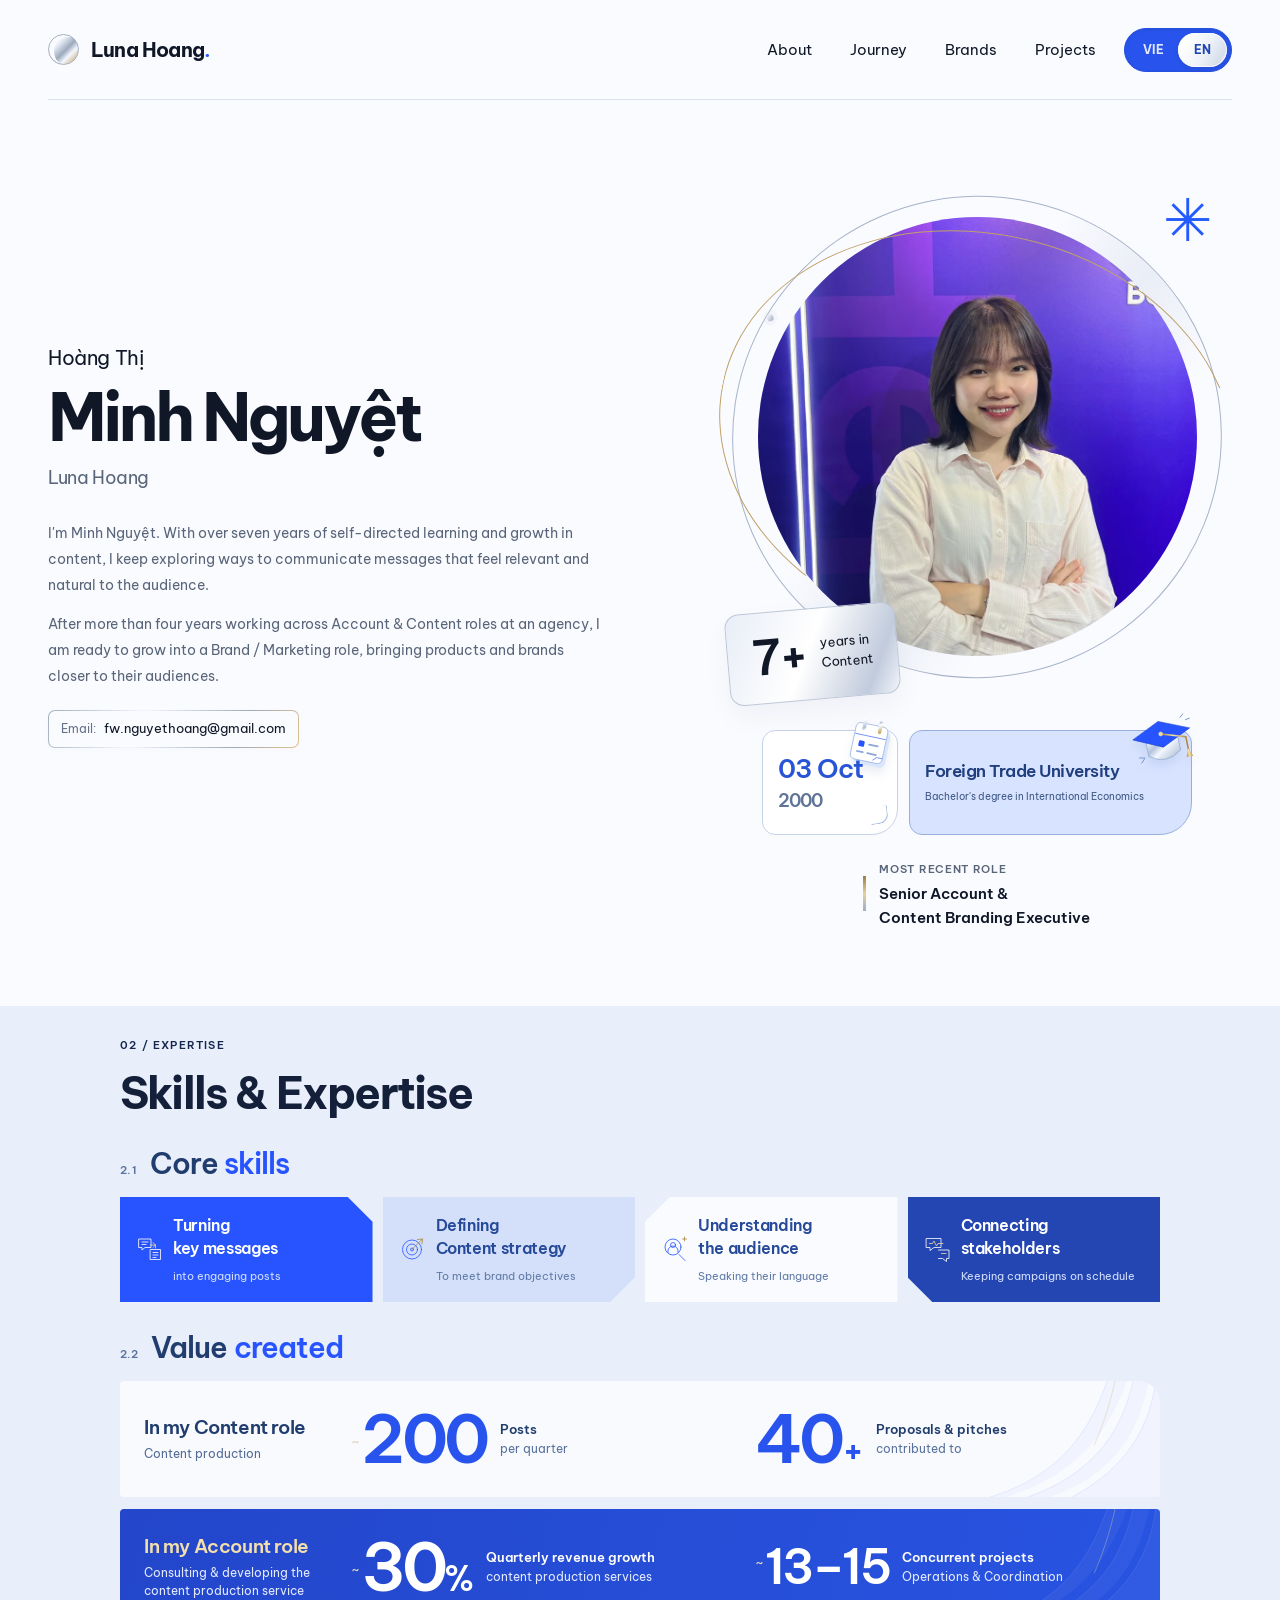
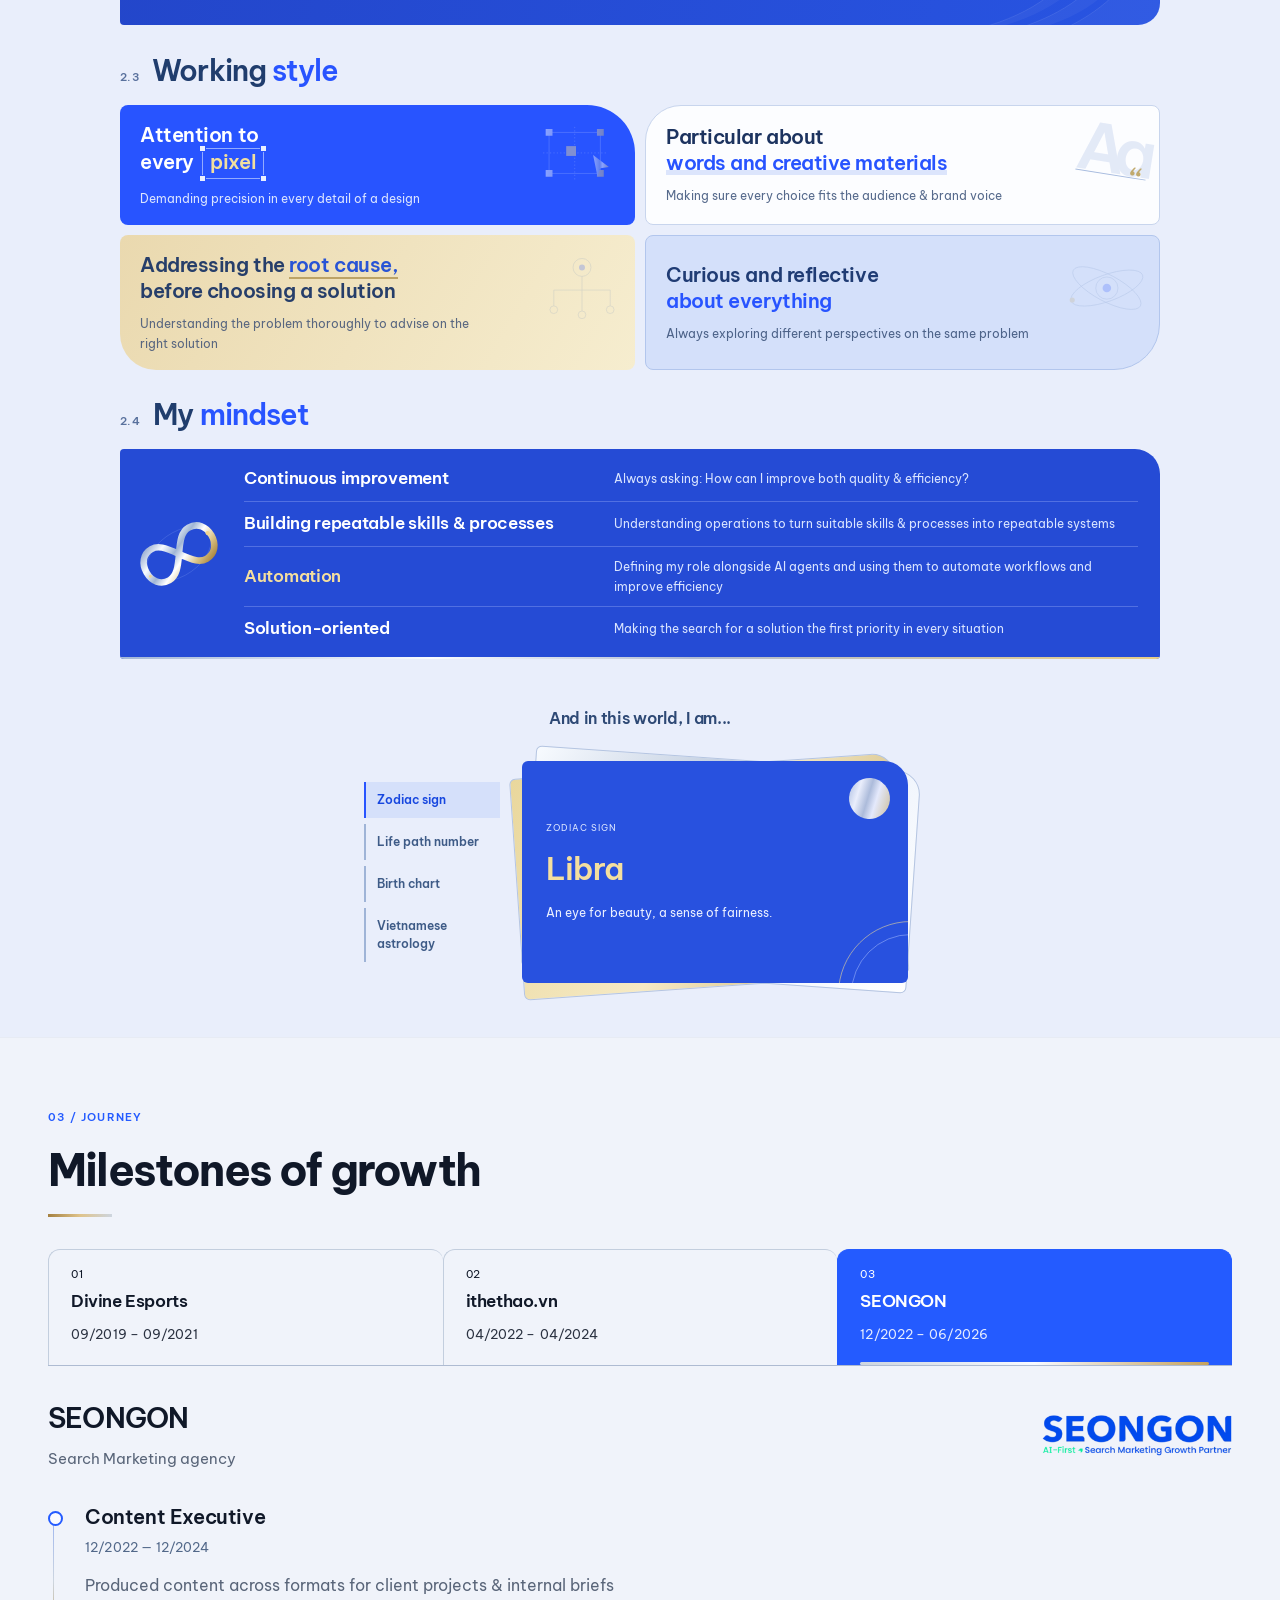
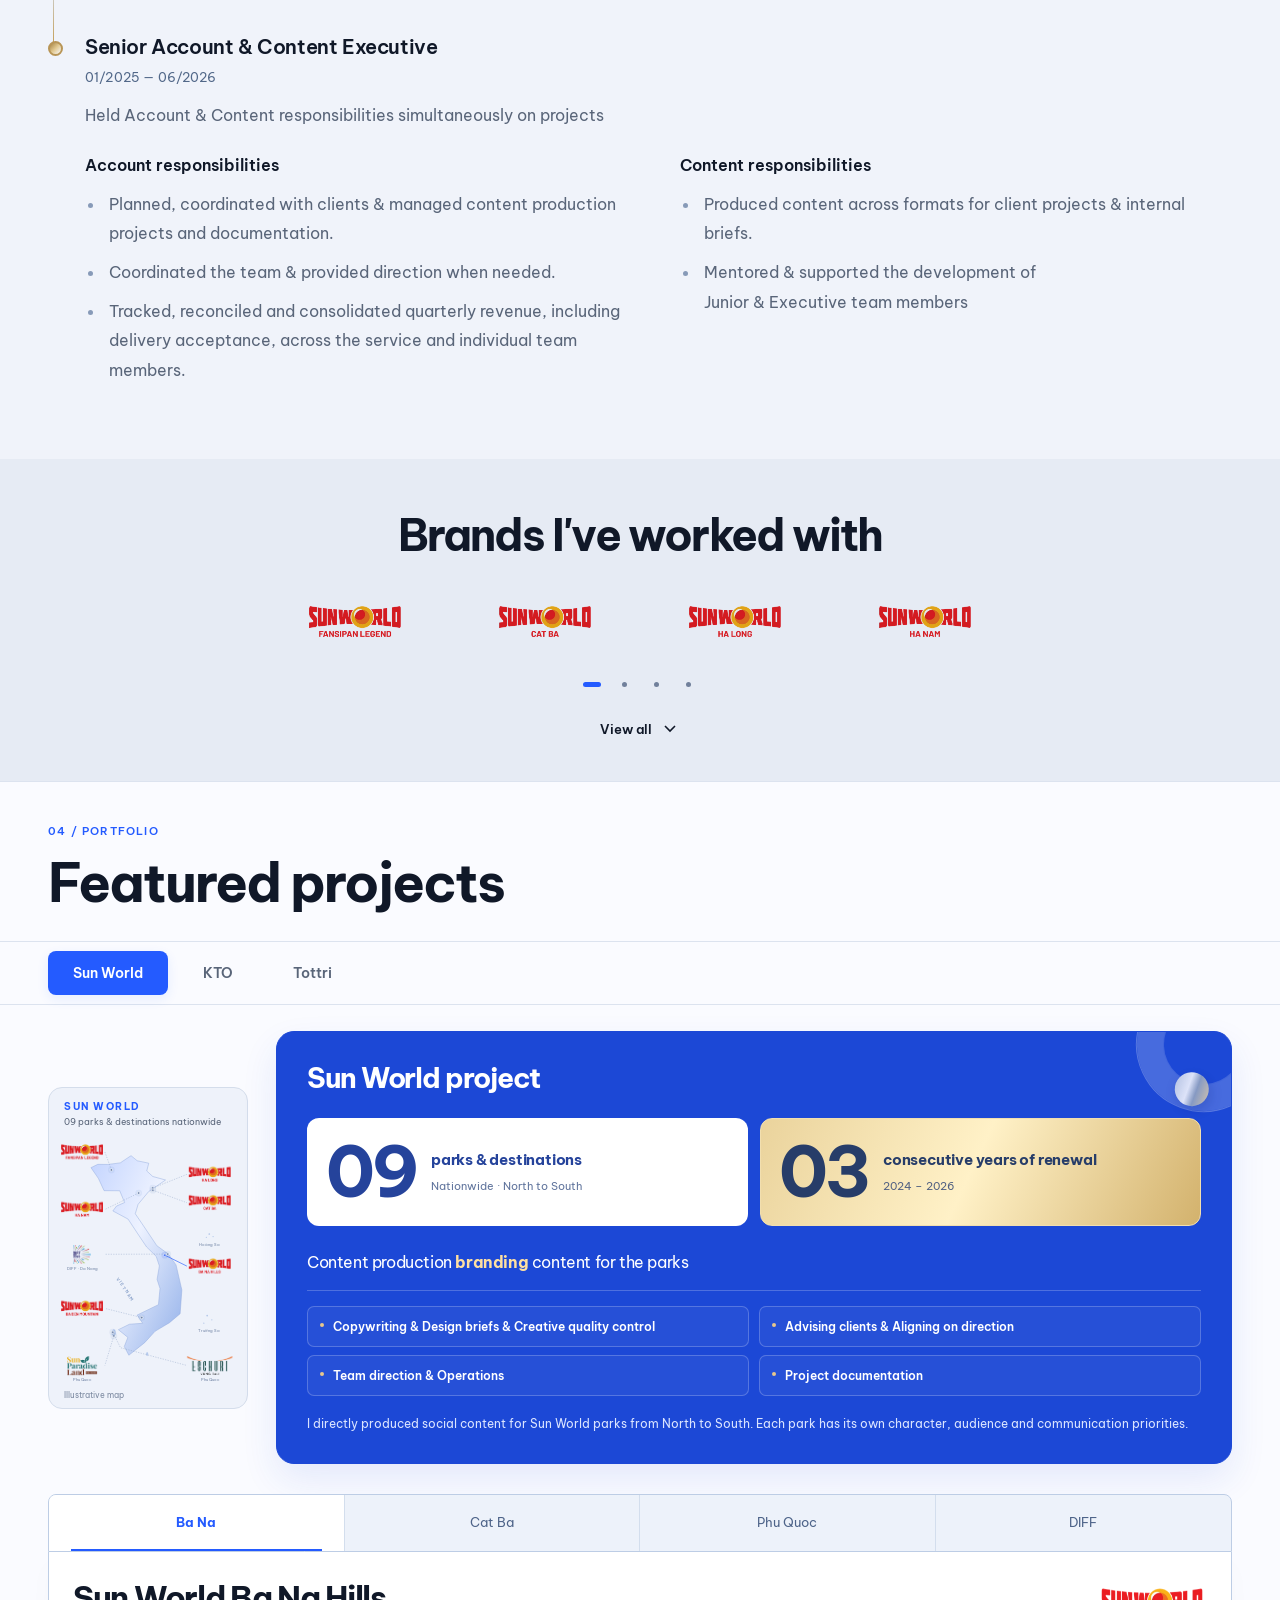
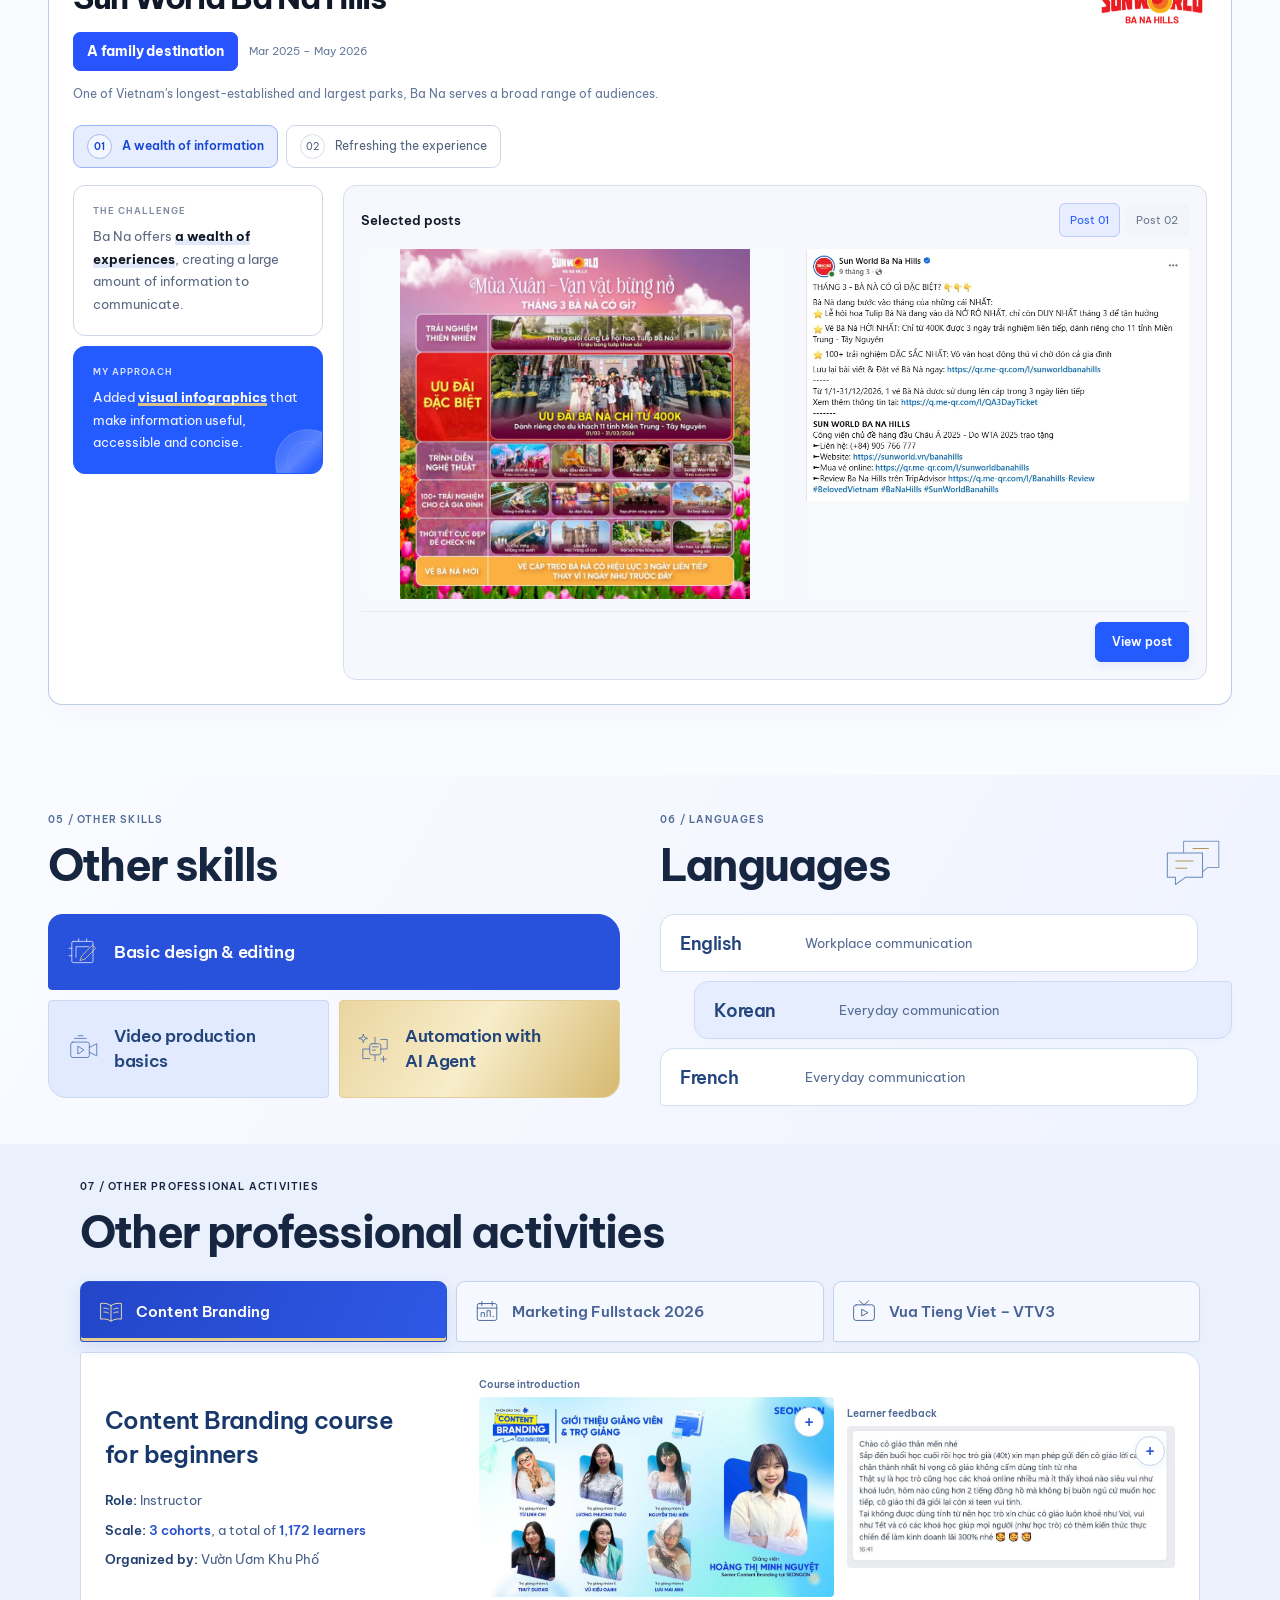
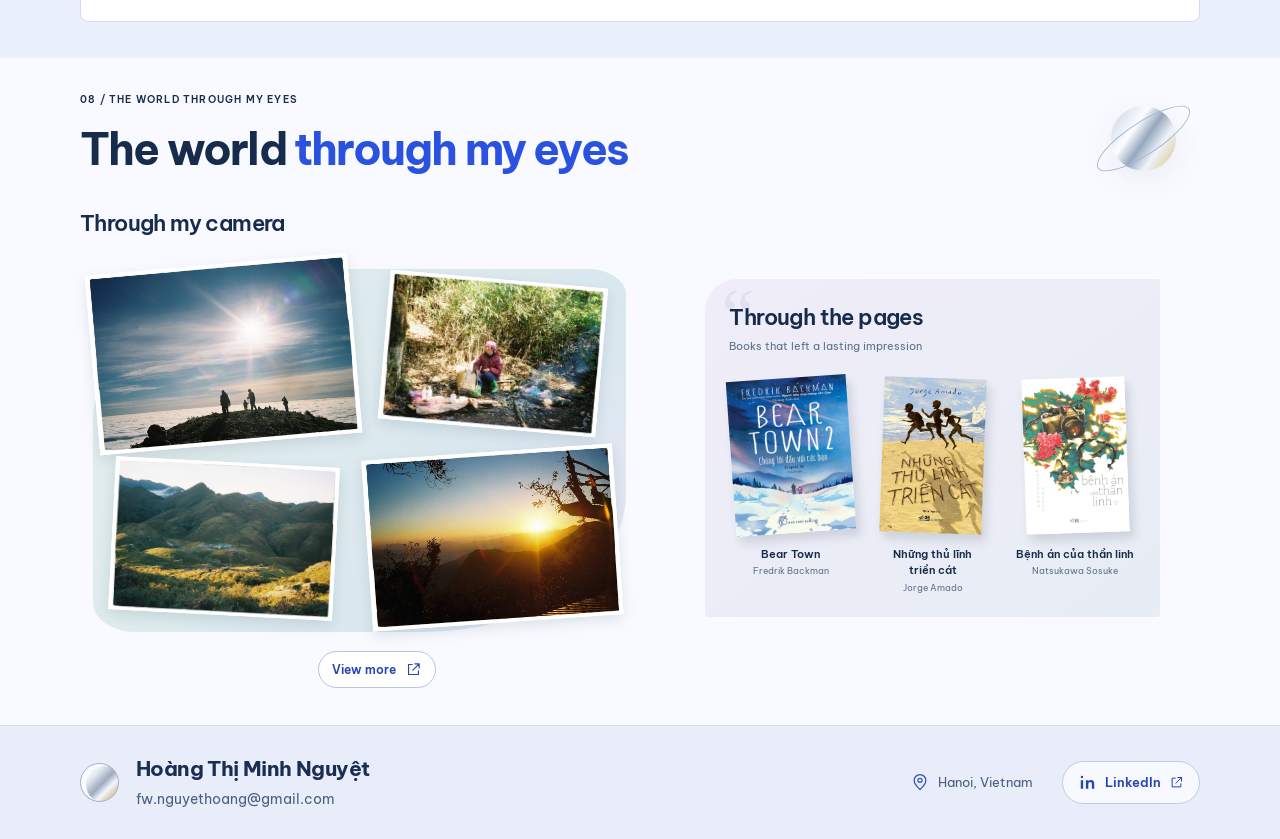
==== commit aa4ef767: "Sửa lại thông tin & update phần giá trị tạo ra" ====
--- a/index.en.html
+++ b/index.en.html
@@ -7,21 +7,21 @@
 <link rel="icon" href="assets/moon.svg" type="image/svg+xml">
 <link rel="preload" href="assets/fonts/be-vietnam-9.woff2" as="font" type="font/woff2" crossorigin>
 <link rel="preload" href="assets/fonts/be-vietnam-7.woff2" as="font" type="font/woff2" crossorigin>
-<link rel="stylesheet" href="assets/fonts.css"><script data-language-bootstrap>(() => {
-  // The document language is authoritative, including extensionless hosting URLs.
-  const english = document.documentElement.lang === 'en';
-  const requested = new URLSearchParams(location.search).get('lang');
-  try {
-    if (!english && requested !== 'vi' && (requested === 'en' || localStorage.getItem('portfolio-language') === 'en')) {
-      const url = new URL('index.en.html', location.href);
-      if (location.hostname.endsWith('.chatgpt.site')) url.pathname = url.pathname.replace(/\.html$/, '');
-      url.search = location.search; url.hash = location.hash;
-      location.replace(url.href); return;
-    }
-    localStorage.setItem('portfolio-language', english ? 'en' : 'vi');
-  } catch (_) {}
-})();</script>
-<link rel="stylesheet" href="site.cc1940f435e3.css">
+<link rel="stylesheet" href="assets/fonts.css"><script data-language-bootstrap>(() => {
+  // The document language is authoritative, including extensionless hosting URLs.
+  const english = document.documentElement.lang === 'en';
+  const requested = new URLSearchParams(location.search).get('lang');
+  try {
+    if (!english && requested !== 'vi' && (requested === 'en' || localStorage.getItem('portfolio-language') === 'en')) {
+      const url = new URL('index.en.html', location.href);
+      if (location.hostname.endsWith('.chatgpt.site')) url.pathname = url.pathname.replace(/\.html$/, '');
+      url.search = location.search; url.hash = location.hash;
+      location.replace(url.href); return;
+    }
+    localStorage.setItem('portfolio-language', english ? 'en' : 'vi');
+  } catch (_) {}
+})();</script>
+<link rel="stylesheet" href="site.32f361e0e969.css">
 </head>
 <body>
 <a class="skip" href="#main">Skip to main content</a>
@@ -44,7 +44,7 @@
 </section>
 <section class="about-luna about-usp-section" id="about" aria-labelledby="skills-section-title"><div class="wrap">
 <header class="skills-section-heading"><p class="section-label">02 / EXPERTISE</p><h2 id="skills-section-title">Skills &amp; Expertise</h2></header>
-<section class="core-skills expertise-primary" id="core-skills" aria-labelledby="about-title"><header class="expertise-chapter"><span class="expertise-number">2.1</span><h3 id="about-title">Core <span>skills</span></h3></header><div class="working-cluster skills-cluster"><div class="core-skill-grid"><article class="core-skill"><svg class="skill-line-art" viewBox="0 0 56 56" aria-hidden="true"><path d="M6 8h24v17H18l-6 5v-5H6zM12 14h12m-12 5h8M29 29h20v20H29zM34 35h10m-10 5h10m-10 5h6"/><path class="icon-accent" d="m29 20 10 0 0 6m-5-11 5 5-5 5"/></svg><h4>Turning<br><span class="skill-title-line">key messages</span></h4><p>into engaging posts</p></article><article class="core-skill"><svg class="skill-line-art" viewBox="0 0 56 56" aria-hidden="true"><circle cx="26" cy="29" r="19"/><circle cx="26" cy="29" r="11"/><circle cx="26" cy="29" r="3"/><path class="icon-accent" d="m26 29 21-21m-10 1 10-1-1 10"/></svg><h4>Defining<br><span class="skill-title-line">Content strategy</span></h4><p>To meet brand objectives</p></article><article class="core-skill"><svg class="skill-line-art" viewBox="0 0 56 56" aria-hidden="true"><circle cx="24" cy="24" r="16"/><circle cx="24" cy="20" r="5"/><path d="M14 35v-3a10 10 0 0 1 20 0v3m2 4 12 12"/><path class="icon-accent" d="M43 8h8m-4-4v8"/></svg><h4>Understanding the audience</h4><p>Speaking their language</p></article><article class="core-skill"><svg class="skill-line-art" viewBox="0 0 56 56" aria-hidden="true"><path d="M5 7h29v18H20l-8 6v-6H5zM29 30h21v17h-5v6l-8-6h-8"/><path class="icon-accent" d="M11 17h6l3-5 5 10 3-5h10m-3 20h9"/></svg><h4>Connecting stakeholders</h4><p>Keeping campaigns on schedule</p></article></div></div></section><section class="expertise-values" aria-labelledby="expertise-values-title"><header class="expertise-chapter"><span class="expertise-number">2.2</span><h3 id="expertise-values-title">Value <span>created</span></h3></header><div class="value-strip" aria-label="Four ways I create value"><article class="value-item"><div class="value-top"><svg viewBox="0 0 32 32" aria-hidden="true"><path d="M8 3h11l6 6v20H8zM19 3v7h6M12 15h9m-9 5h9m-9 5h6"/></svg><strong><small>~</small>200</strong></div><div class="value-caption"><p>Posts</p><span class="value-note">per quarter</span></div></article><article class="value-item"><div class="value-top"><svg viewBox="0 0 32 32" aria-hidden="true"><path d="m6 25 20-20M11 5h15v15"/></svg><strong><small>~</small>30<span>%</span></strong></div><div class="value-caption"><p>Quarterly revenue growth</p><span class="value-note">content production services</span></div></article><article class="value-item"><div class="value-top"><svg viewBox="0 0 32 32" aria-hidden="true"><rect x="3" y="6" width="26" height="22" rx="2"/><path d="M3 12h26M11 12v16m10-16v16M8 3v6m16-6v6"/></svg><strong>40<span>+</span></strong></div><div class="value-caption"><p>Proposals &amp; pitches</p><span class="value-note">contributed to</span></div></article><article class="value-item value-range"><div class="value-top"><svg viewBox="0 0 32 32" aria-hidden="true"><path d="M3 11V6a2 2 0 0 1 2-2h8l4 5h10a2 2 0 0 1 2 2v15a2 2 0 0 1-2 2H5a2 2 0 0 1-2-2V11Zm0 2h26"/></svg><strong><small>~</small>13–15</strong></div><div class="value-caption"><p>Concurrent projects</p><span class="value-note">Operations &amp; Coordination</span></div></article></div></section><section class="expertise-secondary" aria-labelledby="work-values-title">
+<section class="core-skills expertise-primary" id="core-skills" aria-labelledby="about-title"><header class="expertise-chapter"><span class="expertise-number">2.1</span><h3 id="about-title">Core <span>skills</span></h3></header><div class="working-cluster skills-cluster"><div class="core-skill-grid"><article class="core-skill"><svg class="skill-line-art" viewBox="0 0 56 56" aria-hidden="true"><path d="M6 8h24v17H18l-6 5v-5H6zM12 14h12m-12 5h8M29 29h20v20H29zM34 35h10m-10 5h10m-10 5h6"/><path class="icon-accent" d="m29 20 10 0 0 6m-5-11 5 5-5 5"/></svg><h4>Turning<br><span class="skill-title-line">key messages</span></h4><p>into engaging posts</p></article><article class="core-skill"><svg class="skill-line-art" viewBox="0 0 56 56" aria-hidden="true"><circle cx="26" cy="29" r="19"/><circle cx="26" cy="29" r="11"/><circle cx="26" cy="29" r="3"/><path class="icon-accent" d="m26 29 21-21m-10 1 10-1-1 10"/></svg><h4>Defining<br><span class="skill-title-line">Content strategy</span></h4><p>To meet brand objectives</p></article><article class="core-skill"><svg class="skill-line-art" viewBox="0 0 56 56" aria-hidden="true"><circle cx="24" cy="24" r="16"/><circle cx="24" cy="20" r="5"/><path d="M14 35v-3a10 10 0 0 1 20 0v3m2 4 12 12"/><path class="icon-accent" d="M43 8h8m-4-4v8"/></svg><h4>Understanding the audience</h4><p>Speaking their language</p></article><article class="core-skill"><svg class="skill-line-art" viewBox="0 0 56 56" aria-hidden="true"><path d="M5 7h29v18H20l-8 6v-6H5zM29 30h21v17h-5v6l-8-6h-8"/><path class="icon-accent" d="M11 17h6l3-5 5 10 3-5h10m-3 20h9"/></svg><h4>Connecting stakeholders</h4><p>Keeping campaigns on schedule</p></article></div></div></section><section class="expertise-values" aria-labelledby="expertise-values-title"><header class="expertise-chapter"><span class="expertise-number">2.2</span><h3 id="expertise-values-title">Value <span>created</span></h3></header><div class="value-role-grid"><section class="value-role-group" aria-labelledby="value-content-title"><svg class="value-growth-art" viewBox="0 0 360 150" preserveAspectRatio="none" aria-hidden="true" focusable="false"><path class="value-growth-surface" d="M0 170C206 166 268 90 300-25H326C290 102 210 170 0 170Z"/><path class="value-growth-surface" d="M105 170C272 148 318 65 330-25H350C336 90 279 160 105 170Z"/><path class="value-growth-surface" d="M200 170C324 128 354 48 357-25H380V170Z"/><path class="value-growth-contour" d="M0 170C206 166 268 90 300-25M105 170C272 148 318 65 330-25M200 170C324 128 354 48 357-25"/><path class="value-growth-glint" d="M276 83C290 51 300 16 305-12"/></svg><header class="value-role-heading"><h4 id="value-content-title">In my Content role</h4><p>Content production</p></header><div class="value-strip"><article data-count-target="200" data-count-label="Khoảng 200 bài viết mỗi quý" class="value-item"><div class="value-top"><svg viewBox="0 0 32 32" aria-hidden="true"><path d="M8 3h11l6 6v20H8zM19 3v7h6M12 15h9m-9 5h9m-9 5h6"/></svg><strong><small>~</small>200</strong></div><div class="value-caption"><p>Posts</p><span class="value-note">per quarter</span></div></article><article data-count-target="40" data-count-label="Tham gia hoàn thiện hơn 40 proposal và pitching" class="value-item"><div class="value-top"><svg viewBox="0 0 32 32" aria-hidden="true"><rect x="3" y="6" width="26" height="22" rx="2"/><path d="M3 12h26M11 12v16m10-16v16M8 3v6m16-6v6"/></svg><strong>40<span>+</span></strong></div><div class="value-caption"><p>Proposals &amp; pitches</p><span class="value-note">contributed to</span></div></article></div></section><section class="value-role-group" aria-labelledby="value-account-title"><svg class="value-growth-art" viewBox="0 0 360 150" preserveAspectRatio="none" aria-hidden="true" focusable="false"><path class="value-growth-surface" d="M0 170C206 166 268 90 300-25H326C290 102 210 170 0 170Z"/><path class="value-growth-surface" d="M105 170C272 148 318 65 330-25H350C336 90 279 160 105 170Z"/><path class="value-growth-surface" d="M200 170C324 128 354 48 357-25H380V170Z"/><path class="value-growth-contour" d="M0 170C206 166 268 90 300-25M105 170C272 148 318 65 330-25M200 170C324 128 354 48 357-25"/><path class="value-growth-glint" d="M276 83C290 51 300 16 305-12"/></svg><header class="value-role-heading"><h4 id="value-account-title">In my Account role</h4><p>Consulting &amp; developing the content production service</p></header><div class="value-strip"><article data-count-target="30" data-count-label="Khoảng 30 phần trăm tăng trưởng doanh thu hàng quý" class="value-item"><div class="value-top"><svg viewBox="0 0 32 32" aria-hidden="true"><path d="m6 25 20-20M11 5h15v15"/></svg><strong><small>~</small>30<span>%</span></strong></div><div class="value-caption"><p>Quarterly revenue growth</p><span class="value-note">content production services</span></div></article><article data-count-target="13,15" data-count-label="Vận hành và điều phối khoảng 13 đến 15 dự án cùng lúc" class="value-item value-range"><div class="value-top"><svg viewBox="0 0 32 32" aria-hidden="true"><path d="M3 11V6a2 2 0 0 1 2-2h8l4 5h10a2 2 0 0 1 2 2v15a2 2 0 0 1-2 2H5a2 2 0 0 1-2-2V11Zm0 2h26"/></svg><strong><small>~</small>13–15</strong></div><div class="value-caption"><p>Concurrent projects</p><span class="value-note">Operations &amp; Coordination</span></div></article></div></section></div></section><section class="expertise-secondary" aria-labelledby="work-values-title">
 <header class="expertise-chapter"><span class="expertise-number">2.3</span><h3 id="work-values-title">Working <span>style</span></h3></header>
 <div class="usp-board" aria-label="Four aspects of my working style">
 <article class="usp-piece usp-pixel"><svg class="usp-illustration" viewBox="0 0 220 160" aria-hidden="true"><defs><linearGradient id="usp-metal"><stop stop-color="#fff"/><stop offset=".42" stop-color="#a6b8db"/><stop offset=".6" stop-color="#fff"/><stop offset="1" stop-color="#cfb97e"/></linearGradient></defs><path d="M40 26h120v96H40Z" stroke="currentColor" fill="none"/><path d="M100 13v125M26 74h148" stroke="currentColor" stroke-dasharray="3 5"/><g fill="url(#usp-metal)"><path d="M32 18h16v16H32Zm120 0h16v16h-16ZM32 114h16v16H32Zm120 0h16v16h-16Z"/><path d="m143 79 37 28-20 3-7 18Z"/></g><path d="M80 58h23v23H80Z" fill="#eed89a"/></svg><h4>Attention to<br>every <span class="usp-pixel-word">pixel<i aria-hidden="true"></i></span></h4><p>Demanding precision in every detail of a design</p></article>
@@ -58,7 +58,7 @@
 <div class="journey-heading"><div><p class="section-label">03 / JOURNEY</p><h2 id="journey-title">Milestones of growth</h2></div></div>
 <div class="chapter-tabs" role="tablist" aria-label="Choose a career chapter">
 <button class="chapter-tab" id="tab-divine" type="button" role="tab" aria-selected="false" aria-controls="panel-divine" tabindex="-1"><span class="tab-meta">01</span><strong>Divine Esports</strong><span class="tab-years"><span>09/2019 – </span><span>09/2021</span></span></button>
-<button class="chapter-tab" id="tab-media" type="button" role="tab" aria-selected="false" aria-controls="panel-media" tabindex="-1"><span class="tab-meta">02</span><strong>ithethao.vn</strong><span class="tab-years"><span>04/2022 – </span><span>10/2022</span></span></button>
+<button class="chapter-tab" id="tab-media" type="button" role="tab" aria-selected="false" aria-controls="panel-media" tabindex="-1"><span class="tab-meta">02</span><strong>ithethao.vn</strong><span class="tab-years"><span>04/2022 – </span><span>04/2024</span></span></button>
 <button class="chapter-tab" id="tab-seongon" type="button" role="tab" aria-selected="true" aria-controls="panel-seongon"><span class="tab-meta">03</span><strong>SEONGON</strong><span class="tab-years"><span>12/2022 – </span><span>06/2026</span></span></button>
 </div>
 <div class="chapter-panel" id="panel-divine" role="tabpanel" aria-labelledby="tab-divine" hidden>
@@ -69,7 +69,7 @@
 </div>
 <div class="chapter-panel" id="panel-media" role="tabpanel" aria-labelledby="tab-media" hidden>
 <div class="unit-heading"><div><h3>ithethao.vn</h3><p class="company-description">Sports news outlet · Esports desk</p></div><img loading="lazy" class="unit-logo" src="assets/logos/ithethao.webp" alt="Logo ithethao.vn" width="140" height="140" decoding="async"></div>
-<article class="role-entry"><div class="role-heading"><h4>Freelance Photojournalist</h4><p class="role-period">04/2022 — 10/2022</p></div>
+<article class="role-entry"><div class="role-heading"><h4>Freelance Photojournalist</h4><p class="role-period">04/2022 — 04/2024</p></div>
 <ul class="work-list"><li>Reported, interviewed &amp; wrote stories for digital and print publications</li><li>Covered major events &amp; tournaments, including SEA Games 31 and the national PUBG championship</li></ul>
 </article>
 </div>
@@ -116,7 +116,7 @@
 </aside>
 <div class="sw-content">
 <header class="sw-project-intro"><span class="sw-orbit-shape" aria-hidden="true"></span><h3 id="sunworld-title">Sun World project</h3><div class="sw-impact-strip" aria-label="Project scale and partnership milestones"><div class="sw-impact sw-impact-reach"><strong class="sw-impact-number">09</strong><div><p>parks &amp; destinations</p><span>Nationwide · North to South</span></div></div><div class="sw-impact sw-impact-renewal"><strong class="sw-impact-number">03</strong><div><p>consecutive years of renewal</p><span>2024 – 2026</span></div></div></div>
-<div class="sw-meta"><p class="sw-role">Creating <strong>branding</strong> content for the parks</p></div>
+<div class="sw-meta"><p class="sw-role">Content production <strong>branding</strong> content for the parks</p></div>
 <div class="project-info sw-brief"><div class="project-brief-body"><ul class="sw-scope"><li>Copywriting &amp; Design briefs &amp; Creative quality control</li><li>Advising clients &amp; Aligning on direction</li><li>Team direction &amp; Operations</li><li>Project documentation</li></ul><p class="sw-intro-copy">I directly produced social content for Sun World parks from North to South. Each park has its own character, audience and communication priorities.</p></div></div></header>
 <section class="sw-case" id="sunworld-cases" aria-label="Sun World project destinations"><div class="sw-destination-tabs" role="tablist" aria-label="Choose a Sun World destination"><button type="button" role="tab" id="sw-destination-0" aria-selected="true" aria-controls="bana-case" tabindex="0" data-destination="0"><span>Ba Na</span></button><button type="button" role="tab" id="sw-destination-1" aria-selected="false" aria-controls="catba-case" tabindex="-1" data-destination="1"><span>Cat Ba</span></button><button type="button" role="tab" id="sw-destination-2" aria-selected="false" aria-controls="phuquoc-case" tabindex="-1" data-destination="2"><span>Phu Quoc</span></button><button type="button" role="tab" id="sw-destination-3" aria-selected="false" aria-controls="diff-case" tabindex="-1" data-destination="3"><span>DIFF</span></button></div><div class="sw-destination-panel" id="bana-case" role="tabpanel" aria-labelledby="sw-destination-0">
 <header class="sw-case-heading"><div><h4 id="bana-title">Sun World <span class="keep-phrase">Ba Na Hills</span></h4><div class="sw-case-meta"><p class="sw-positioning sw-focus-key">A family destination</p><p class="sw-project-period"><time datetime="2025-03">Mar 2025</time> – <time datetime="2026-05">May 2026</time></p></div></div><img loading="lazy" src="assets/clients/sun-bana.webp" alt="Logo Sun World Ba Na Hills" width="144" height="57"></header>
@@ -176,8 +176,12 @@
 <footer class="contact-footer" id="contact" aria-label="Contact information"><div class="wrap contact-footer-inner"><div class="footer-identity"><span class="moon-mark" aria-hidden="true"></span><div><p class="footer-name">Hoàng Thị Minh Nguyệt</p><p class="footer-email">fw.nguyethoang@gmail.com</p></div></div><div class="footer-connections"><p class="footer-location"><svg viewBox="0 0 24 24" aria-hidden="true"><path d="M19 10c0 5-7 11-7 11S5 15 5 10a7 7 0 1 1 14 0Z"/><circle cx="12" cy="10" r="2.5"/></svg><span>Hanoi, Vietnam</span></p><a class="footer-linkedin" href="https://www.linkedin.com/in/nguyethoang310/" target="_blank" rel="noopener noreferrer" aria-label="Minh Nguyet on LinkedIn, opens in a new tab"><svg viewBox="0 0 24 24" aria-hidden="true"><path d="M5 3.5a1.5 1.5 0 1 1 0 3 1.5 1.5 0 0 1 0-3ZM3.5 9h3v11h-3ZM10 9h3v1.5c.7-1.1 1.7-1.8 3.3-1.8 3 0 4.2 1.8 4.2 5V20h-3v-5.8c0-1.8-.5-2.8-2-2.8-1.8 0-2.5 1.2-2.5 3V20h-3Z"/></svg><span>LinkedIn</span><svg class="footer-external" viewBox="0 0 24 24" aria-hidden="true"><path d="M14 4h6v6M20 4l-9 9M10 5H5v14h14v-5"/></svg></a></div></div></footer>
 
 
-
-<script src="app.en.96bba7818742.js" defer></script>
+
+
+
+
+
+<script src="app.en.1ae02c3aae3b.js" defer></script>
 </body></html>
 
 
--- a/site.32f361e0e969.css
+++ b/site.32f361e0e969.css
@@ -0,0 +1,1592 @@
+/* style.css */
+:root{--paper:#fafbff;--ink:#101828;--muted:#596579;--blue:#245bff;--line:#dce2ed;--gold:#a58141;--font:"Be Vietnam Pro",Arial,sans-serif}
+*{box-sizing:border-box}html{scroll-behavior:smooth;scroll-padding-top:28px}body{margin:0;background:var(--paper);color:var(--ink);font-family:var(--font);font-size:16px;font-synthesis:none;-webkit-font-smoothing:antialiased}a{color:inherit;text-decoration:none}button{font:inherit}a,button,summary{-webkit-tap-highlight-color:transparent}a:focus-visible,button:focus-visible,summary:focus-visible{outline:3px solid var(--blue);outline-offset:5px}.wrap{width:min(1240px,calc(100% - 96px));margin-inline:auto}.skip{position:fixed;top:-100px;left:16px;z-index:10;padding:14px;background:var(--ink);color:white}.skip:focus{top:12px}
+.header{height:100px;display:flex;align-items:center;justify-content:space-between;gap:24px;border-bottom:1px solid var(--line)}.brand{font-size:21px;letter-spacing:-.8px;font-weight:700;display:flex;align-items:center;gap:12px;white-space:nowrap}.brand-dot{color:var(--blue);margin-left:-12px}.moon-mark{display:block;flex-shrink:0;width:31px;height:31px;border-radius:50%;background:linear-gradient(135deg,#fff 15%,#e7ecf4 32%,#9baabd 55%,#f4f7ff 70%,#c8a66a 95%);box-shadow:inset 5px 2px 0 var(--paper);border:1px solid #a7b1c2}.header nav{display:flex;gap:38px}.header nav a{font-size:15px;padding:15px 0}.header nav a:hover,.footer>a:nth-child(2):hover{color:var(--blue)}
+.button{display:inline-flex;justify-content:center;align-items:center;gap:32px;border-radius:10px;min-height:56px;padding:16px 23px;font-size:16px;font-weight:600;line-height:1.4;border:1px solid transparent;transition:background .16s,color .16s,transform .16s}.button span{font-size:22px;line-height:1}.button:hover{transform:translateY(-2px)}.button-small{font-size:14px;min-height:46px;padding:11px 18px;gap:25px;background:var(--ink);color:white}.button-primary{background:var(--blue);color:white}.button-primary:hover{background:#1648de}.button-outline{border-color:#a6b1c3;background:transparent}.button-outline:hover{background:#eef2fa}
+.hero{display:grid;grid-template-columns:1.25fr 1fr;gap:36px;align-items:center;padding-top:64px;padding-bottom:76px}.section-label{font-size:12px;letter-spacing:1.3px;font-weight:600;margin:0 0 27px;display:flex;align-items:center;gap:10px}.label-dot{height:8px;width:8px;background:var(--blue);border-radius:50%;flex-shrink:0}.hero h1{font-size:clamp(45px,5.15vw,76px);font-weight:700;letter-spacing:-3.8px;line-height:1.23;margin:0 0 9px}.hero h1>span{display:block}.hero h1 .name-prefix{font-size:20px;letter-spacing:-.4px;font-weight:400;margin-bottom:5px}.name-dot{color:var(--blue)}.english-name{font-size:18px;color:var(--muted);margin:0 0 32px;letter-spacing:-.4px}.hero-statement{font-size:clamp(24px,2.35vw,33px);letter-spacing:-1.1px;font-weight:600;line-height:1.5;margin:0 0 19px}.hero-statement>span{color:var(--blue)}.bio{max-width:555px;color:var(--muted);font-size:16px;line-height:1.85;margin:0}.bio strong{font-weight:600;color:var(--ink)}.hero-actions{display:flex;gap:12px;flex-wrap:wrap;margin-top:28px}.email-box{display:flex;align-items:center;flex-wrap:wrap;column-gap:12px;row-gap:4px;margin-top:15px;min-height:44px}.email-box a{font-size:14px;color:#4b566b}.email-box a:hover{color:var(--blue)}.copy-email{border:0;background:none;color:var(--muted);cursor:pointer;display:flex;align-items:center;justify-content:center;width:44px;height:44px;padding:10px;border-radius:6px}.copy-email:hover{color:var(--blue);background:#245bff0b}#copy-status{font-size:12px;color:var(--blue);width:100%}
+.hero-visual{min-width:0;padding-top:5px}.portrait-stage{position:relative;aspect-ratio:1/1.05;display:grid;place-items:center;isolation:isolate}.portrait-frame{margin:0;position:relative;width:86%;aspect-ratio:1;border-radius:50%;overflow:hidden;background:#dfe7ff;z-index:1}.portrait{width:100%;height:100%;display:block;object-fit:cover;object-position:50% 48%;transform:scale(1.08)}.orbit{position:absolute;inset:5% 2%;border-radius:50%;pointer-events:none}.orbit-one{transform:rotate(-25deg);border:1px solid #a6b3c9;background:linear-gradient(140deg,#ffffff00 40%,#b5c2d83b 55%,#fff0 70%);z-index:0}.orbit-two{inset:12% -1%;transform:rotate(28deg);border:1px solid #c0a16a;z-index:2;clip-path:polygon(0 0,100% 0,100% 20%,15% 100%,0 100%)}.orbit-star{position:absolute;right:4%;top:4%;font-size:59px;color:var(--blue);z-index:3;line-height:1}.experience-stamp{position:absolute;bottom:1%;left:1%;z-index:3;display:flex;align-items:center;gap:15px;background:linear-gradient(115deg,#e8edf6,#fff 47%,#c1cbdc 84%,#f2f5fb);border:1px solid #bdc7d7;padding:16px 24px;border-radius:14px;box-shadow:0 12px 28px #1018280b;transform:rotate(-5deg)}.experience-stamp strong{font-size:48px;font-weight:600;letter-spacing:-3px;line-height:1.2}.experience-stamp span{font-size:13px;line-height:1.5}.role-note{display:flex;align-items:center;gap:13px;margin:28px auto 0;width:max-content;max-width:100%}.role-marker{height:35px;width:3px;background:linear-gradient(#9f7c3f,#e5cfa3,#a0afc6)}.micro-label{font-size:10px;font-weight:600;color:var(--muted);letter-spacing:1px}.role-note p{font-size:15px;line-height:1.6;margin:5px 0 0;font-weight:600}
+.journey{padding:72px 0 64px;background:#f0f3fa;border-top:1px solid #e7ebf4}.journey-heading{display:flex;align-items:flex-end;justify-content:space-between;gap:48px;margin-bottom:38px}.journey-heading .section-label{color:var(--blue);margin-bottom:18px}h2{font-size:clamp(32px,3.7vw,49px);font-weight:600;line-height:1.3;letter-spacing:-2px;margin:0}h2>span{color:var(--blue)}.journey-lead{font-size:15px;line-height:1.8;color:var(--muted);max-width:310px;margin:0 0 5px}.chapter-tabs{display:grid;grid-template-columns:repeat(3,minmax(0,1fr));border-bottom:1px solid #aebbd2;gap:0}.chapter-tab{text-align:left;cursor:pointer;background:none;color:var(--ink);padding:21px 24px 25px;border:0;border-top:1px solid #c3cede;border-left:1px solid #c3cede;position:relative;border-radius:12px 12px 0 0;transition:background .16s,color .16s}.chapter-tab:last-child{border-right:1px solid #c3cede}.chapter-tab[aria-selected=true]{background:var(--blue);border-color:var(--blue);color:#fff}.chapter-tab:hover:not([aria-selected=true]){background:#e2e9f8}.tab-meta{font-size:11px;letter-spacing:.7px;display:flex;align-items:center;justify-content:space-between;margin-bottom:14px}.tab-arrow{font-size:25px;line-height:1}.chapter-tab strong{display:block;font-size:25px;font-weight:600;letter-spacing:-1px;line-height:1.4}.tab-years{font-size:13px;display:block;margin-top:8px;opacity:.8}.chapter-panel{padding:35px 0 0}.chapter-panel[hidden]{display:none}.panel-title{display:grid;grid-template-columns:1fr 1fr;gap:60px;align-items:start}.panel-date{font-size:12px;color:var(--muted);margin:0 0 13px;letter-spacing:.3px}h3{font-size:30px;font-weight:600;line-height:1.4;letter-spacing:-1px;margin:0}.career-progression{display:grid;grid-template-columns:1fr 25px 1.4fr;gap:12px;padding-top:5px}.career-progression>div>span{font-size:11px;color:var(--muted)}.career-progression p{font-size:14px;line-height:1.6;font-weight:600;margin:9px 0 0}.progress-arrow{color:var(--blue);padding-top:29px}.dual-label{display:flex;align-items:center;gap:10px;margin:30px 0 20px;font-size:13px;color:var(--muted)}.dual-label>span{font-size:22px;color:var(--blue)}.discipline-grid{display:grid;grid-template-columns:1fr 1fr;gap:48px;border-top:1px solid #cdd6e5;padding-top:22px}.discipline h4{font-size:25px;font-weight:600;letter-spacing:-.5px;margin:0 0 13px;display:flex;align-items:center;gap:14px}.discipline h4>span{font-size:11px;letter-spacing:0;color:var(--gold);font-weight:400}.discipline>p{font-size:16px;line-height:1.85;color:var(--muted);margin:0 0 16px}.scope-details{border-top:1px solid #cdd6e5;margin-top:18px}.scope-details summary{min-height:52px;cursor:pointer;display:flex;align-items:center;justify-content:space-between;gap:15px;font-size:14px;font-weight:600;color:var(--blue);list-style:none}.scope-details summary::-webkit-details-marker{display:none}.scope-details summary span{font-size:25px;font-weight:400}.scope-details[open] summary span{transform:rotate(45deg)}ul{padding-left:20px;margin:5px 0 10px}li{font-size:15px;line-height:1.8;color:var(--muted);padding-left:4px;margin:10px 0}li::marker{color:#879ab8}.panel-role{padding-top:5px}.panel-role>p{font-size:20px;font-weight:600;margin:0 0 12px}.panel-role>span{font-size:14px;color:var(--muted);line-height:1.8}.chapter-body{display:grid;grid-template-columns:1fr 1fr;gap:60px;margin-top:30px}.chapter-summary{font-size:20px;line-height:1.8;letter-spacing:-.4px;color:var(--muted);margin:0}.skill-chips{display:flex;gap:9px;flex-wrap:wrap}.skill-chips>span{padding:10px 12px;border:1px solid #bbc9dd;border-radius:6px;font-size:12px;color:#465773}.event-highlight{padding-top:25px}.event-highlight>span{font-size:10px;letter-spacing:1px;color:var(--muted)}.event-highlight strong{display:block;font-size:27px;color:var(--blue);margin-top:8px;font-weight:600}.event-highlight p{font-size:14px;color:var(--muted)}.footer{padding-block:30px;display:flex;align-items:center;justify-content:space-between;gap:20px}.footer>a:nth-child(2){font-size:15px}.footer>a:nth-child(2)>span{color:var(--blue);margin-left:15px;font-size:22px}.footer>span{font-size:12px;color:var(--muted)}
+@media(max-width:1100px){.wrap{width:calc(100% - 64px)}.hero{gap:28px;grid-template-columns:1.2fr 1fr;padding-block:50px}.hero h1{font-size:59px;letter-spacing:-3px}.hero-statement{font-size:27px}.bio{font-size:15px}.button{font-size:15px;gap:23px;padding-inline:18px}.experience-stamp{padding:13px 18px}.experience-stamp strong{font-size:40px}.role-note p{font-size:13px}.panel-title,.chapter-body{gap:36px}.career-progression{grid-template-columns:1fr;gap:3px}.progress-arrow{padding-top:0;font-size:18px}.career-progression p{margin:3px 0 8px;font-size:13px}.journey-lead{max-width:260px;font-size:14px}.chapter-tab strong{font-size:23px}.tab-meta{font-size:10px}.chapter-tab{padding-inline:20px}}
+@media(max-width:800px){.hero{grid-template-columns:1.15fr 1fr;gap:15px}.hero h1{font-size:49px;letter-spacing:-2.5px}.hero h1 .name-prefix{font-size:18px}.hero-statement{font-size:23px;letter-spacing:-.8px}.bio{font-size:14px}.english-name{font-size:16px;margin-bottom:24px}.section-label{font-size:10px;letter-spacing:.8px}.hero-actions{gap:10px}.hero-actions .button{min-height:50px;font-size:14px;padding:13px;gap:14px}.email-box a{font-size:12px}.role-note p{font-size:12px}.micro-label{font-size:9px}.experience-stamp{padding:10px 14px;gap:10px}.experience-stamp strong{font-size:34px}.experience-stamp span{font-size:11px}.orbit-star{font-size:45px}.journey-heading{gap:25px}.journey-lead{max-width:210px}.chapter-tab{padding:17px 15px 20px}.chapter-tab strong{font-size:20px}.tab-meta{font-size:9px}.panel-title{gap:30px}h3{font-size:27px}.discipline-grid{gap:30px}.discipline>p{font-size:14px}.chapter-summary{font-size:17px}.footer .brand{font-size:18px}}
+@media(max-width:620px){.wrap{width:calc(100% - 40px)}.header{height:84px;gap:12px}.brand{font-size:19px;gap:9px}.moon-mark{width:27px;height:27px}.brand-dot{margin-left:-9px}.header nav{display:none}.header-contact{display:inline-flex;min-height:44px;font-size:13px;padding:10px 14px;gap:15px}.hero{grid-template-columns:1fr;padding-top:35px;padding-bottom:38px;gap:28px}.section-label{font-size:10px;letter-spacing:.7px;margin-bottom:21px}.hero h1{font-size:clamp(43px,10.7vw,65px);letter-spacing:-2.3px;line-height:1.35}.hero h1 .name-prefix{font-size:18px;margin-bottom:3px}.english-name{font-size:17px;margin-bottom:23px}.hero-statement{font-size:27px;letter-spacing:-1px;margin-bottom:14px;line-height:1.5}.bio{font-size:15px;line-height:1.85;max-width:none}.hero-actions{display:grid;grid-template-columns:1.25fr 1fr;gap:10px;margin-top:24px}.hero-actions .button{font-size:14px;min-height:54px;gap:12px;padding:13px 12px}.email-box{margin-top:10px;gap:3px 8px}.email-box a{font-size:13px}.hero-visual{max-width:410px;width:100%;margin:auto;display:flex;flex-direction:column}.portrait-stage{width:90%;align-self:center;aspect-ratio:1/1;max-width:350px}.portrait-frame{width:84%}.orbit-star{font-size:45px}.experience-stamp{left:-1%;bottom:0;padding:11px 19px}.experience-stamp strong{font-size:37px}.experience-stamp span{font-size:11px}.role-note{margin-top:23px}.role-note p{font-size:14px}.micro-label{font-size:10px}.journey{padding:40px 0}.journey-heading{display:block;margin-bottom:27px}.journey-heading .section-label{margin-bottom:15px}h2{font-size:32px;line-height:1.4;letter-spacing:-1.5px}.journey-lead{max-width:none;font-size:13px;margin:16px 0 0}.chapter-tabs{gap:0}.chapter-tab{padding:14px 10px 17px;border-radius:8px 8px 0 0}.tab-meta{font-size:8px;letter-spacing:0;margin-bottom:11px}.tab-meta>span:first-child{max-width:63px;line-height:1.7}.tab-arrow{font-size:19px}.chapter-tab strong{font-size:14px;letter-spacing:-.3px;line-height:1.5}.tab-years{font-size:10px;margin-top:7px}.chapter-panel{padding-top:25px}.panel-title{grid-template-columns:1fr;gap:22px}.panel-date{font-size:11px;margin-bottom:12px}h3{font-size:27px;letter-spacing:-1px}.career-progression{grid-template-columns:1fr 16px 1.4fr;gap:7px;padding-top:17px;border-top:1px solid var(--line)}.career-progression>div>span{font-size:9px}.career-progression p{font-size:12px;line-height:1.7;margin:6px 0 0}.progress-arrow{padding-top:30px}.dual-label{font-size:12px;margin:22px 0 15px;gap:9px}.discipline-grid{grid-template-columns:1fr;gap:23px;padding-top:19px}.discipline+.discipline{padding-top:22px;border-top:1px solid #cdd6e5}.discipline h4{font-size:24px;margin-bottom:10px}.discipline>p{font-size:15px;line-height:1.8;margin-bottom:9px}.scope-details{margin-top:13px}.scope-details summary{font-size:13px;min-height:50px}li{font-size:14px;line-height:1.8}.panel-role{padding-top:0}.panel-role>p{font-size:18px}.panel-role>span{font-size:13px}.chapter-body{grid-template-columns:1fr;gap:22px;margin-top:22px}.chapter-summary{font-size:17px}.skill-chips{gap:7px}.skill-chips>span{font-size:11px;padding:9px 10px}.event-highlight{padding-top:17px}.footer{flex-wrap:wrap;gap:22px 10px;padding-block:25px}.footer .brand{font-size:17px}.footer>a:nth-child(2){font-size:13px}.footer>span{width:100%;font-size:11px}}
+@media(max-width:359px){.wrap{width:calc(100% - 32px)}.hero h1{font-size:41px;letter-spacing:-2.2px}.hero-actions .button{font-size:12px;gap:8px}.tab-meta{font-size:7px}.chapter-tab{padding-inline:8px}.chapter-tab strong{font-size:12px}.tab-years{font-size:9px}.hero-statement{font-size:25px}.email-box a{font-size:12px}}
+@media(prefers-reduced-motion:reduce){html{scroll-behavior:auto}*,*:before,*:after{animation:none!important;transition:none!important}}
+/* Keep the metallic orbits inside the layout at all viewport widths. */
+.orbit-one{transform:rotate(-12deg)}.orbit-two{transform:rotate(12deg)}.hero-copy{min-width:0}
+@media(max-width:420px){.hero-actions{grid-template-columns:1fr}.hero-actions .button{font-size:16px;justify-content:space-between;padding-inline:20px;min-height:54px}.email-box a{font-size:14px}}
+.email-box{display:flex;flex-wrap:wrap;gap:8px 12px;padding:18px 20px;margin-top:25px;background:linear-gradient(var(--paper),var(--paper)) padding-box,linear-gradient(115deg,#a2aebe,#f5f7ff 36%,#9daabc 75%,#dfc38a) border-box;border:1px solid transparent;border-radius:10px;width:fit-content;max-width:100%;font-size:15px;line-height:1.7}.email-label{color:var(--muted)}.email-address{user-select:all;overflow-wrap:anywhere}.hero .bio{font-size:16px;line-height:1.9}.career-progression{grid-template-columns:1fr 1fr;gap:48px;padding-top:7px}.career-progression .stage-scope{font-size:14px;font-weight:400;line-height:1.8;color:var(--muted);margin-top:12px}.discipline-grid{margin-top:28px}.company-description{font-size:15px;color:var(--muted);line-height:1.8;margin-top:8px}.work-list{margin-top:22px;max-width:900px}.discipline h4{font-size:23px}.discipline li,.work-list li{font-size:15px;line-height:1.9}.footer>span{width:auto}
+@media(max-width:620px){.email-box{padding:15px 16px;font-size:14px;gap:5px 8px}.hero .bio{font-size:15px;line-height:1.9}.career-progression{grid-template-columns:1fr;gap:20px;border:0;padding-top:0}.career-progression>div>span{font-size:12px}.career-progression p{font-size:15px}.career-progression .stage-scope{font-size:14px}.discipline h4{font-size:22px}.discipline-grid{margin-top:24px}.chapter-tab .tab-meta{font-size:11px}.chapter-tab strong{font-size:14px}.footer>span{width:auto}.journey h2{font-size:31px}}
+
+/* Small, compositor-friendly interactions. No animation is required to read content. */
+.bio>p{margin:0}.bio>p+p{margin-top:17px}
+.header nav a{position:relative;transition:color .2s}
+.header nav a:after{content:"";position:absolute;left:0;right:0;bottom:6px;height:2px;background:var(--blue);transform:scaleX(0);transform-origin:left;transition:transform .22s}
+.header nav a:hover:after,.header nav a:focus-visible:after{transform:scaleX(1)}
+.brand .moon-mark{transition:transform .4s}
+.brand:hover .moon-mark{transform:rotate(-20deg)}
+.email-box{position:relative;isolation:isolate;overflow:hidden;transition:box-shadow .25s,border-color .25s}
+.email-box:after{content:"";position:absolute;z-index:-1;inset:0;background:linear-gradient(105deg,transparent 20%,#cdd5df55 42%,#ffffffc9 50%,#dfc38a22 58%,transparent 78%);transform:translateX(-130%);pointer-events:none}
+.email-box:hover{box-shadow:0 5px 18px #25365e0b}
+.email-box:hover:after{animation:metallic-sweep 1s ease-out both}
+.portrait{transition:transform .65s cubic-bezier(.2,.7,.3,1)}
+.orbit:after{content:"";position:absolute;width:7px;height:7px;border-radius:50%;background:linear-gradient(135deg,#fff,#9cabc3);top:16%;left:13%;box-shadow:0 0 0 4px #cdd5df25}
+.orbit-two:after{background:linear-gradient(135deg,#f4e4c3,#aa7c30);top:auto;left:auto;bottom:16%;right:12%;width:5px;height:5px}
+.orbit-star{animation:star-turn 45s linear infinite}
+.experience-stamp{animation:stamp-float 7s ease-in-out infinite}
+.chapter-tab{transition:background .2s,color .2s,box-shadow .2s}
+.chapter-tab:after{content:"";position:absolute;bottom:0;left:22px;right:22px;height:3px;border-radius:2px;background:linear-gradient(90deg,#cdd5df,#f8faff,#c6a15b);transform:scaleX(0);transform-origin:left;transition:transform .28s}
+.chapter-tab[aria-selected=true]:after{transform:scaleX(1)}
+.chapter-tab strong{transition:transform .22s}
+.chapter-tab:active{box-shadow:inset 0 0 0 2px #a8bbec}
+.journey h2{position:relative;padding-bottom:18px}
+.journey h2:after{content:"";position:absolute;left:0;bottom:0;width:64px;height:3px;background:linear-gradient(90deg,#a58141,#dfc38a,#cdd5df)}
+.discipline{transition:background .25s}
+.effects-paused .experience-stamp,.effects-paused .orbit-star{animation-play-state:paused}
+@media(hover:hover) and (pointer:fine){.portrait-stage:hover .portrait{transform:scale(1.12)}.chapter-tab:hover strong{transform:translateY(-3px)}.discipline:hover h4{color:var(--blue)}}
+@keyframes metallic-sweep{to{transform:translateX(130%)}}
+@keyframes star-turn{to{transform:rotate(360deg)}}
+@keyframes stamp-float{0%,100%{transform:translateY(0) rotate(-5deg)}50%{transform:translateY(-5px) rotate(-3deg)}}
+@media(prefers-reduced-motion:reduce){.portrait,.brand .moon-mark,.chapter-tab strong{transform:none!important}.experience-stamp{transform:rotate(-5deg)}.email-box:after{display:none}}
+
+
+
+/* Shared hierarchy: section > organization > role > discipline > body > metadata. */
+:root{--type-section:44px;--type-unit:28px;--type-role:20px;--type-discipline:16px;--type-body:16px;--type-meta:13px}
+.brand{font-size:20px}.header nav a{font-size:15px}.role-note p{font-size:15px;font-weight:600}.micro-label{font-size:11px;letter-spacing:.7px}
+.section-label{font-size:11px;letter-spacing:1.2px;font-weight:600}
+.journey h2{font-size:var(--type-section);font-weight:700;line-height:1.3;letter-spacing:-1.8px}
+.journey-heading{margin-bottom:32px}
+.chapter-tab{padding:17px 22px 20px}
+.chapter-tab strong{font-size:17px;line-height:1.5;letter-spacing:-.4px;font-weight:600}
+.chapter-tab .tab-meta{font-size:11px;margin-bottom:8px;letter-spacing:.5px}
+.chapter-panel{padding-top:32px}
+.unit-heading{margin-bottom:26px}
+.unit-heading h3{font-size:var(--type-unit);font-weight:600;line-height:1.35;letter-spacing:-.8px;margin:0}
+.unit-heading .company-description{font-size:15px;line-height:1.7;font-weight:400;color:var(--muted);margin:9px 0 0;max-width:680px}
+.role-entry{border-top:1px solid #cdd6e5;padding-top:23px;margin-top:0}
+.role-entry+.role-entry{margin-top:27px}
+.role-heading{display:grid;grid-template-columns:minmax(0,1fr) auto;align-items:baseline;gap:12px 32px}
+.role-entry h4{font-size:var(--type-role);font-weight:600;line-height:1.5;letter-spacing:-.4px;margin:0}
+.role-period{font-size:var(--type-meta);line-height:1.7;letter-spacing:.15px;font-weight:400;color:var(--muted);margin:0;white-space:nowrap}
+.role-entry .stage-scope{font-size:var(--type-body);font-weight:400;line-height:1.8;color:var(--muted);margin:13px 0 0;max-width:900px}
+.role-entry .work-list{margin:14px 0 0;max-width:950px}
+.role-entry li{font-size:var(--type-body);font-weight:400;line-height:1.85;margin:9px 0}
+.role-entry .discipline-grid{margin-top:23px;padding-top:0;border-top:0;gap:42px}
+.discipline h5{font-size:var(--type-discipline);line-height:1.6;font-weight:600;letter-spacing:0;margin:0 0 11px;color:var(--ink);transition:color .2s}
+.discipline ul{margin-top:0}
+@media(hover:hover) and (pointer:fine){.discipline:hover h5{color:var(--blue)}}
+@media(max-width:1100px){:root{--type-section:40px;--type-unit:27px;--type-role:19px;--type-body:15px}.role-heading{gap:12px 20px}}
+@media(max-width:800px){:root{--type-section:36px;--type-unit:26px;--type-role:18px}.role-heading{grid-template-columns:1fr;gap:6px}.role-entry .discipline-grid{gap:26px}.chapter-tab strong{font-size:16px}}
+@media(max-width:620px){:root{--type-section:32px;--type-unit:25px;--type-role:18px;--type-discipline:15px;--type-body:15px;--type-meta:12px}.journey h2{font-size:var(--type-section);letter-spacing:-1.2px}.unit-heading{margin-bottom:22px}.unit-heading .company-description{font-size:14px}.chapter-panel{padding-top:27px}.chapter-tab{padding:13px 10px 17px}.chapter-tab strong{font-size:14px;line-height:1.5}.chapter-tab .tab-meta{font-size:10px;margin-bottom:7px}.role-entry{padding-top:20px}.role-entry+.role-entry{margin-top:23px}.role-entry .discipline-grid{gap:21px;margin-top:20px}.role-entry .stage-scope{margin-top:12px}.discipline+.discipline{padding-top:18px}.role-note p{font-size:14px}.micro-label{font-size:10px}.brand{font-size:18px}}
+@media(max-width:359px){.chapter-tab{padding-inline:8px}.chapter-tab strong{font-size:12px}}
+
+
+/* Scan dates, organization identity, and the SEONGON progression. */
+.chapter-tab .tab-years{font-size:13px;line-height:1.65;margin-top:9px;letter-spacing:.1px;opacity:.88}
+.tab-years>span{display:inline-block;white-space:nowrap}
+.unit-heading{display:grid;grid-template-columns:minmax(0,1fr) 190px;gap:24px;align-items:center;margin-bottom:30px;min-height:74px}
+.unit-logo{display:block;justify-self:end;width:74px;height:74px;object-fit:contain;max-width:100%}
+.unit-logo-wide{width:190px;height:52px}
+.role-entry{border-top:0;padding-top:0}
+.role-entry+.role-entry{border-top:0}
+.role-timeline{padding-left:32px;margin-left:5px}
+.role-timeline .role-entry{position:relative;margin:0;padding:0 0 32px}
+.role-timeline .role-entry:last-child{padding-bottom:0}
+.role-timeline .role-entry:before{content:"";position:absolute;left:-37px;top:9px;width:11px;height:11px;border-radius:50%;background:var(--paper);border:2px solid var(--blue);z-index:1}
+.role-timeline .role-entry:last-child:before{background:linear-gradient(135deg,#a58141,#e2c991,#fafbff);border-color:#b89556}
+.role-timeline .role-entry:not(:last-child):after{content:"";position:absolute;left:-32px;top:18px;bottom:-11px;width:1px;background:linear-gradient(#9fb6ef,#cdd5df,#c6a15b)}
+.role-timeline .role-heading{grid-template-columns:1fr;gap:4px}
+.role-timeline .role-period{color:#526889}
+.role-entry .discipline+.discipline{border-top:0}
+@media(max-width:620px){.chapter-tab .tab-years{font-size:11px;line-height:1.7;margin-top:8px}.tab-years>span{display:block}.unit-heading{grid-template-columns:minmax(0,1fr) 100px;gap:16px;margin-bottom:27px;min-height:62px}.unit-logo{width:62px;height:62px}.unit-logo-wide{width:100px;height:40px}.role-timeline{padding-left:25px;margin-left:5px}.role-timeline .role-entry{padding-bottom:28px}.role-timeline .role-entry:before{left:-30px;top:8px}.role-timeline .role-entry:not(:last-child):after{left:-25px;top:17px;bottom:-10px}}
+@media(max-width:359px){.unit-heading{grid-template-columns:minmax(0,1fr) 78px;gap:12px}.unit-logo-wide{width:78px}.chapter-tab .tab-years{font-size:10px}}
+
+.tab-years>span+span{margin-left:4px}@media(max-width:620px){.tab-years>span+span{margin-left:0}}@media(max-width:359px){.chapter-tab .tab-years{font-size:11px}}
+
+/* Compact four-logo carousel, with a complete overview on demand. */
+.clients-section{padding:48px 0 30px;background:#e6ebf4;color:var(--ink)}
+.clients-heading{text-align:center;margin-bottom:24px}
+.clients-heading h2{font-size:var(--type-section);font-weight:700;letter-spacing:-1.8px;line-height:1.3}
+.client-list{display:flex;flex-wrap:wrap;justify-content:center;list-style:none;margin:0;padding:0;gap:22px 0}
+.client-item{width:calc(100% / 7);min-width:0;list-style:none;margin:0;padding:0 14px;line-height:1.4;color:var(--ink)}
+.client-mark{position:relative;margin:0;text-align:center}
+.client-logo-stage{height:56px;display:flex;align-items:center;justify-content:center;margin:0 auto 9px;max-width:116px;padding:8px;background:transparent}
+.client-logo-stage>img{display:block;width:auto;height:auto;max-width:100%;max-height:50px;object-fit:contain;mix-blend-mode:multiply;transition:transform .2s}
+.client-item-dark .client-logo-stage{background:transparent;padding:8px}
+.client-item-dark .client-logo-stage>img{max-height:40px}
+.client-mark figcaption{font-size:11px;line-height:1.55;font-weight:400;color:var(--muted);text-wrap:balance}
+.clients-section.is-compact .clients-overview{max-width:760px;overflow-x:auto;scrollbar-width:none;overscroll-behavior-x:contain;scroll-snap-type:x mandatory}
+.clients-section.is-compact .clients-overview::-webkit-scrollbar{display:none}
+.clients-section.is-compact .client-list{flex-wrap:nowrap;justify-content:flex-start;gap:0}
+.clients-section.is-compact .client-item{width:25%;flex:0 0 25%;scroll-snap-align:start;padding:6px 18px}
+.clients-section.is-compact .client-logo-stage{margin-bottom:0}
+.clients-section.is-compact figcaption{position:absolute;width:1px;height:1px;padding:0;margin:-1px;overflow:hidden;clip:rect(0,0,0,0);white-space:nowrap}
+.clients-actions{display:flex;flex-direction:column;align-items:center;gap:7px;margin-top:13px}
+.clients-actions[hidden]{display:none}
+.clients-pages{display:flex;justify-content:center;gap:2px}
+.clients-pages button{width:30px;height:30px;padding:0;border:0;background:transparent;cursor:pointer;display:grid;place-items:center}
+.clients-pages button:after{content:'';width:5px;height:5px;border-radius:50%;background:#71809b;transition:background .2s,width .2s}
+.clients-pages button[aria-current=true]:after{width:18px;border-radius:5px;background:var(--blue)}
+.clients-toggle{display:flex;align-items:center;gap:8px;border:0;background:transparent;color:var(--ink);font:inherit;font-size:13px;font-weight:600;min-height:44px;padding:8px 14px;cursor:pointer}
+.clients-toggle svg{fill:none;stroke:currentColor;stroke-width:1.6;transition:transform .2s}
+.clients-toggle[aria-expanded=true] svg{transform:rotate(180deg)}
+.clients-toggle:hover{color:var(--blue)}
+.clients-pages[hidden]{display:none}
+@media(hover:hover) and (pointer:fine){.client-item:hover .client-logo-stage>img{transform:scale(1.04)}}
+@media(max-width:1000px){.client-item{width:20%;padding-inline:12px}}
+@media(max-width:620px){.clients-section{padding:32px 0 22px}.clients-heading{margin-bottom:21px}.clients-heading h2{font-size:32px;letter-spacing:-1.1px}.client-list{gap:20px 0}.client-item{width:calc(100% / 3);padding-inline:10px}.client-logo-stage{height:48px}.client-logo-stage>img{max-height:44px}.client-item-dark .client-logo-stage{padding:6px}.client-item-dark .client-logo-stage>img{max-height:36px}.client-mark figcaption{font-size:10.5px}.clients-section.is-compact .client-item{padding:5px 7px}.clients-section.is-compact .client-logo-stage{height:42px}.clients-section.is-compact .client-logo-stage>img{max-height:38px}.clients-section.is-compact .client-item-dark .client-logo-stage{padding:5px}.clients-section.is-compact .client-item-dark .client-logo-stage>img{max-height:30px}.clients-toggle{font-size:12px}}
+@media(prefers-reduced-motion:reduce){.client-logo-stage>img,.clients-toggle svg{transition:none;transform:none!important}}
+
+/* A shared rhythm for the large headings and supporting details. */
+.title-word-mask{display:inline-block;overflow:clip;vertical-align:top;padding:.14em .06em .2em;margin:-.14em -.06em -.2em}
+.title-word{display:inline-block;transform-origin:0 100%}
+h2>.title-word-mask{color:inherit}
+.journey h2.title-arrived:after{transform-origin:left;animation:title-line-in 1.15s cubic-bezier(.22,1,.36,1) .2s backwards}
+.portrait-stage{transform:perspective(1100px) rotateX(var(--portrait-tilt-x,0deg)) rotateY(var(--portrait-tilt-y,0deg));transition:transform .8s cubic-bezier(.16,1,.3,1)}
+.header nav a{position:relative}
+.header nav a:after{content:'';position:absolute;left:0;right:0;bottom:9px;height:1px;background:var(--blue);transform:scaleX(0);transform-origin:left;transition:transform .5s cubic-bezier(.16,1,.3,1)}
+.header nav a:hover:after,.header nav a:focus-visible:after{transform:scaleX(1)}
+.chapter-tab:after{transition:transform .65s cubic-bezier(.16,1,.3,1)}
+.timeline-awake .role-timeline .role-entry:before{animation:timeline-dot-in .85s cubic-bezier(.16,1,.3,1) .15s backwards}
+.timeline-awake .role-timeline .role-entry:nth-child(2):before{animation-delay:.35s}
+.timeline-awake .role-timeline .role-entry:after{transform-origin:top;animation:title-line-in 1.2s cubic-bezier(.16,1,.3,1) .2s backwards;animation-name:timeline-line-in}
+@keyframes title-line-in{from{transform:scaleX(0);opacity:0}to{transform:scaleX(1);opacity:1}}
+@keyframes timeline-line-in{from{transform:scaleY(0);opacity:0}to{transform:scaleY(1);opacity:1}}
+@keyframes timeline-dot-in{from{transform:scale(.4);opacity:0}to{transform:scale(1);opacity:1}}
+@media(prefers-reduced-motion:reduce){.title-word{transform:none!important;opacity:1!important}.portrait-stage{transform:none;transition:none}}
+
+/* A quieter supporting text scale and a compact, static email detail. */
+.hero .bio{font-size:14px;line-height:1.85}
+.bio>p+p{margin-top:14px}
+.hero .bio p{text-wrap:pretty}
+.hero .bio .keep-phrase,.discipline .keep-phrase{white-space:nowrap}
+.hero .email-box{min-height:0;padding:8px 12px;gap:5px 8px;margin-top:20px;border-radius:7px;font-size:13px;line-height:1.5;box-shadow:0 2px 8px #25365e04}
+.hero .email-label{font-size:12px;color:#657187}
+.hero .email-address{font-weight:500;color:var(--ink)}
+@media(max-width:620px){.hero .bio{font-size:14px;line-height:1.85}.hero .email-box{font-size:12.5px;padding:8px 11px;margin-top:17px;gap:5px 7px}.hero .email-label{font-size:11.5px}}
+
+/* sunworld.css */
+.sunworld-project{padding:76px 0 70px;background:var(--paper);border-top:1px solid #dce3ef}
+.sw-layout{display:grid;grid-template-columns:minmax(290px,.78fr) minmax(0,1.35fr);gap:54px;align-items:start}
+.sw-map-column{position:sticky;top:24px;min-width:0}
+.sw-map-card{margin:0;padding:23px 15px 16px;border:1px solid #d4ddeb;border-radius:24px;background:radial-gradient(ellipse at 40% 30%,#fff 0,#edf2fc 60%,#e4ebf7 100%);overflow:hidden}
+.sw-map-card figcaption{display:flex;align-items:center;justify-content:space-between;gap:12px;padding-inline:9px;font-size:11px;color:var(--muted)}
+.sw-map-kicker{font-size:11px;letter-spacing:1.5px;font-weight:700;color:var(--blue)}
+.sw-map{display:block;width:100%;height:auto;overflow:visible;margin-top:14px}
+.sw-land{fill:url(#sw-map-metal);stroke:#8ea9dc;stroke-width:1.1;stroke-linejoin:round}
+.sw-island{fill:#b8ccef;stroke:#8ea9dc;stroke-width:.6}
+.sw-archipelago{fill:#b3c7e8}.sw-archipelago text{font:10px var(--font);fill:#7386a6}
+.sw-connector{fill:none;stroke:#8b9fc3;stroke-width:1;stroke-dasharray:3 3}
+.sw-pin{fill:#6b82aa;stroke:white;stroke-width:1.5}
+.sw-pin-halo{fill:#6586c01a}
+.sw-location image{transition:opacity .25s;mix-blend-mode:multiply}
+.sw-location:hover image{opacity:.72}
+.sw-location.is-current .sw-pin{fill:var(--blue)}
+.sw-location.is-current .sw-pin-halo{fill:#245bff20}
+.sw-location.is-current .sw-connector{stroke:var(--blue);stroke-width:1.5;stroke-dasharray:none}
+.sw-map-country{font:10px var(--font);font-weight:600;letter-spacing:3px;fill:#597bb3;opacity:.7}
+.sw-map-note{margin:5px 9px 0;font-size:10px;color:#7b89a0}
+.sw-content{min-width:0}
+.sw-project-intro .section-label{margin-bottom:16px;color:var(--blue);font-size:11px}
+.sw-project-intro h3{font-size:clamp(34px,3.6vw,48px);font-weight:700;letter-spacing:-1.8px;line-height:1.3;margin:0 0 24px}
+.sw-meta{margin:0;display:grid;gap:16px}
+.sw-meta>div{display:grid;gap:5px}
+.sw-meta dt{font-size:10px;letter-spacing:.7px;text-transform:uppercase;color:#68758b;font-weight:600}
+.sw-meta dd{margin:0;font-size:14px;line-height:1.7;color:var(--ink)}
+.sw-scope{display:flex;flex-wrap:wrap;gap:6px;list-style:none;margin:0;padding:0}
+.sw-scope li{list-style:none;font-size:11px;line-height:1.6;margin:0;padding:5px 9px;border:1px solid #d6dfed;border-radius:5px;background:#edf2fb;color:#465b7d}
+.sw-intro-copy{font-size:14px;line-height:1.85;color:var(--muted);margin:20px 0 0;text-wrap:pretty}
+.sw-case{margin-top:34px;padding-top:30px;border-top:1px solid #dce3ef}
+.sw-case-heading{display:flex;justify-content:space-between;align-items:center;gap:20px}
+.sw-case-index{font-size:10px;letter-spacing:1px;color:var(--blue);font-weight:600}
+.sw-case-heading h4{font-size:25px;letter-spacing:-.9px;font-weight:650;line-height:1.4;margin:7px 0 4px}
+.sw-case-heading .keep-phrase{white-space:nowrap}
+.sw-case-heading>img{width:110px;height:48px;object-fit:contain;mix-blend-mode:multiply}
+.sw-positioning{margin:0;font-size:14px;line-height:1.65;color:var(--ink)}
+.sw-case-context{margin:14px 0 23px;font-size:13px;line-height:1.8;color:var(--muted);text-wrap:pretty}
+.sw-challenges{display:grid;grid-template-columns:1fr 1fr;border-bottom:1px solid #cbd6e8;gap:12px}
+.sw-challenges button{position:relative;border:0;background:transparent;text-align:left;padding:11px 0 13px;color:#68758c;font-size:12px;line-height:1.5;cursor:pointer;min-height:48px}
+.sw-challenges button>span{display:inline-block;margin-right:7px;font-size:10px;opacity:.7}
+.sw-challenges button[aria-selected=true]{color:var(--blue);font-weight:600}
+.sw-challenges button:after{content:'';position:absolute;bottom:-1px;left:0;right:0;height:2px;background:var(--blue);transform:scaleX(0);transform-origin:left;transition:transform .45s cubic-bezier(.16,1,.3,1)}
+.sw-challenges button[aria-selected=true]:after{transform:scaleX(1)}
+.sw-thinking{display:grid;grid-template-columns:1fr 1fr;gap:23px;padding:21px 0 19px;min-height:116px}
+.sw-thinking h5{margin:0 0 6px;font-size:10px;font-weight:600;letter-spacing:.4px;text-transform:uppercase;color:#7c89a0}
+.sw-thinking p{margin:0;font-size:13px;line-height:1.8;color:var(--muted);text-wrap:pretty}
+.sw-thinking .sw-approach h5{color:var(--blue)}
+.sw-thinking .sw-approach p{color:var(--ink)}
+.sw-post-bar{display:flex;align-items:center;justify-content:space-between;gap:12px;margin-bottom:12px}
+.sw-post-bar>span{font-size:11px;color:#68758b}
+.sw-post-nav{display:flex;gap:4px}
+.sw-post-nav button{border:1px solid transparent;border-radius:5px;background:transparent;color:#6d7a91;cursor:pointer;font-size:11px;padding:7px 10px;min-height:34px}
+.sw-post-nav button[aria-pressed=true]{border-color:#bdcbed;color:var(--blue);background:#edf2ff}
+.sw-article{margin:0}
+.sw-pair{position:relative;display:grid;grid-template-columns:minmax(0,1.13fr) minmax(0,1fr);gap:14px;align-items:start;width:100%;padding:17px 17px 34px;background:#eaf0fa;border:1px solid #d8e1f0;border-radius:12px;text-align:left;color:var(--ink);cursor:zoom-in;transition:border-color .25s,box-shadow .25s}
+.sw-pair:hover{border-color:#9db5e6;box-shadow:0 8px 24px #1f376b0a}
+.sw-image-wrap{display:flex;min-width:0;flex-direction:column;gap:8px}
+.sw-image-wrap>img{display:block;width:100%;height:220px;object-fit:contain;object-position:top;background:#f7f9fe;border-radius:3px}
+.sw-image-wrap>span{font-size:10px;color:#78869c}
+.sw-zoom-label{position:absolute;right:17px;bottom:11px;font-size:10px;color:#526b98}
+.sw-post-footer{display:flex;justify-content:space-between;align-items:center;gap:15px;margin-top:12px}
+.sw-post-footer>span{font-size:10px;color:#8190a7}
+.sw-read-post{display:inline-flex;align-items:center;justify-content:center;min-height:36px;padding:8px 13px;border:1px solid #c1cfe9;border-radius:6px;font-size:11px;font-weight:600;color:var(--blue);background:transparent;transition:color .2s,background .2s,border-color .2s}
+.sw-read-post:hover{background:var(--blue);border-color:var(--blue);color:white}
+.sw-lightbox{width:min(1200px,94vw);max-width:none;max-height:92dvh;padding:0;border:1px solid #d6dfed;border-radius:15px;background:#fafbff;color:var(--ink);overflow:auto}
+.sw-lightbox::backdrop{background:#101828b8}
+.sw-lightbox-head{display:flex;justify-content:space-between;align-items:center;gap:20px;position:sticky;top:0;z-index:1;background:#fafbfff5;border-bottom:1px solid #dce3ef;padding:14px 22px}
+.sw-lightbox-head h2{font-size:17px;letter-spacing:-.5px;font-weight:600;margin:0}
+.sw-dialog-close{display:flex;gap:12px;align-items:center;min-height:40px;padding:8px 10px;border:0;background:transparent;color:var(--muted);font-size:12px;cursor:pointer}
+.sw-dialog-close span{font-size:24px;line-height:1}
+.sw-lightbox-images{display:grid;grid-template-columns:1.15fr 1fr;gap:24px;padding:24px;align-items:start}
+.sw-lightbox-images figure{margin:0;min-width:0}
+.sw-lightbox-images img{display:block;width:100%;height:auto}
+.sw-lightbox-images figcaption{font-size:11px;margin-top:10px;color:var(--muted)}
+.sw-lightbox-foot{padding:0 24px 24px;text-align:right}
+body.sw-dialog-open{overflow:hidden}
+@media(max-width:1100px){.sw-layout{grid-template-columns:minmax(250px,.8fr) minmax(0,1.3fr);gap:32px}.sw-map-card{padding-inline:8px}.sw-case-heading>img{width:85px}.sw-case-heading h4{font-size:23px}.sw-thinking{gap:17px}.sw-image-wrap>img{height:190px}}
+@media(max-width:800px){.sw-layout{grid-template-columns:minmax(220px,.8fr) minmax(0,1.2fr);gap:24px}.sw-project-intro h3{font-size:34px}.sw-thinking{grid-template-columns:1fr;min-height:0;gap:12px}.sw-case-heading>img{display:none}.sw-challenges{gap:9px}.sw-challenges button{font-size:11px}.sw-pair{padding:12px 12px 30px;gap:10px}.sw-image-wrap>img{height:160px}.sw-case-heading h4{font-size:22px}}
+@media(max-width:620px){.sunworld-project{padding:42px 0 35px}.sw-layout{display:flex;flex-direction:column;gap:26px}.sw-map-column{position:static;order:1;width:100%;max-width:410px;align-self:center}.sw-content{display:contents}.sw-project-intro{order:0;width:100%}.sw-case{order:2;width:100%;margin-top:0;padding-top:26px}.sw-map-card{padding:18px 14px 12px;border-radius:18px}.sw-map{max-height:440px;margin-top:7px}.sw-project-intro h3{font-size:34px;letter-spacing:-1.4px;margin-bottom:20px}.sw-meta{gap:13px}.sw-meta dd{font-size:13px}.sw-scope{gap:5px}.sw-scope li{font-size:10px;padding:5px 8px}.sw-intro-copy{font-size:13px;margin-top:17px}.sw-case-heading>img{display:block;width:94px}.sw-case-heading h4{font-size:23px}.sw-positioning{font-size:13px}.sw-case-context{font-size:13px;margin-bottom:18px}.sw-challenges button{font-size:11px;min-height:50px}.sw-challenges button>span{margin-right:4px}.sw-thinking{grid-template-columns:1fr;gap:13px;padding:18px 0}.sw-thinking p{font-size:12px}.sw-post-nav button{min-height:38px}.sw-image-wrap>img{height:190px}.sw-pair{padding:12px 12px 31px;gap:10px}.sw-image-wrap>span,.sw-zoom-label{font-size:9px}.sw-read-post{min-height:38px}.sw-lightbox{width:96vw;max-height:94dvh;border-radius:11px}.sw-lightbox-head{padding:10px 14px}.sw-lightbox-head h2{font-size:14px}.sw-lightbox-images{grid-template-columns:1fr;padding:15px;gap:22px}.sw-lightbox-foot{padding:0 15px 18px}}
+@media(max-width:359px){.sw-project-intro h3{font-size:30px}.sw-case-heading h4{font-size:21px}.sw-case-heading>img{width:75px}.sw-image-wrap>img{height:155px}.sw-map-card figcaption{font-size:10px}}
+@media(prefers-reduced-motion:reduce){.sw-pair,.sw-location image,.sw-challenges button:after{transition:none}}
+@media(max-width:620px){.sw-map-column{order:0}.sw-project-intro{order:1}}
+
+.projects-section{background:var(--paper);border-top:1px solid #dce3ef;padding-top:66px}.projects-heading{padding-bottom:32px}.projects-heading .section-label{color:var(--blue);font-size:11px;margin:0 0 16px}.projects-heading h2{font-size:clamp(38px,4.6vw,60px);font-weight:650;line-height:1.3}.project-switch-wrap{position:sticky;top:0;z-index:8;background:#fafbfff2;backdrop-filter:blur(12px);border-block:1px solid #dce3ef}.project-switch{display:flex;gap:10px;padding-block:12px}.project-switch button{min-height:44px;padding:10px 24px;border:1px solid transparent;border-radius:8px;background:transparent;color:var(--muted);font-size:14px;font-weight:600;cursor:pointer;transition:background .2s,color .2s}.project-switch button[aria-selected=true]{background:var(--blue);color:white;box-shadow:0 4px 12px #245bff18}.project-switch button:hover:not([aria-selected=true]){background:#eaf0fb}.project-panel[hidden]{display:none!important}.sunworld-project{padding-top:40px;border:0}.sw-project-intro h3{font-size:clamp(28px,2.7vw,36px);letter-spacing:-1.2px;margin:0 0 24px}.sw-map-column{top:88px}.sw-case-heading h4{font-size:24px}.sw-map-place{font:9px var(--font);fill:#7386a6}.project-pending{padding-block:70px 90px;min-height:360px}.project-pending img{display:block;width:150px;height:70px;object-fit:contain;object-position:left;margin-bottom:24px;mix-blend-mode:multiply}.project-pending h3{font-size:30px}.project-pending p{font-size:14px;color:var(--muted);margin-top:14px}.sw-load-error{font-size:12px;color:var(--muted)}
+@media(max-width:620px){.projects-section{padding-top:42px}.projects-heading{padding-bottom:23px}.projects-heading h2{font-size:38px;letter-spacing:-1.7px}.project-switch{gap:5px;padding-block:9px}.project-switch button{flex:1;font-size:12px;padding:10px 8px;min-height:42px}.sunworld-project{padding-top:25px}.sw-project-intro h3{font-size:29px}.sw-map-column{position:static}.sw-map{max-height:470px}.sw-case-heading h4{font-size:23px}.project-pending{min-height:320px;padding-block:45px 60px}}
+
+/* sunworld-editorial.css */
+/* The map introduces scope; the case study gives the work the full stage. */
+.sw-layout{grid-template-columns:250px minmax(0,1fr);gap:36px 48px;align-items:center}
+.sw-content{display:contents}
+.sw-map-column{position:static;grid-column:1;grid-row:1;width:250px}
+.sw-map-card{padding:16px 8px 10px;border-radius:18px;background:#eef2fa;box-shadow:none}
+.sw-map-card figcaption{display:grid;gap:5px;font-size:10px}
+.sw-map-kicker{font-size:10px}
+.sw-map{margin-top:3px}
+.sw-map-note{font-size:9px;margin-top:2px}
+.sw-project-intro{grid-column:2;position:relative;isolation:isolate;padding:28px 32px;border-radius:24px;background:#fff;border:1px solid #dce3ef;overflow:hidden;box-shadow:0 14px 35px #24385c04}
+.sw-project-intro h3{position:relative;font-size:34px;margin-bottom:24px;max-width:80%;letter-spacing:-1.1px}
+.sw-orbit-shape{position:absolute;right:-40px;top:-50px;width:180px;height:180px;z-index:-1;border:1px solid #cad5eb;border-radius:50%;box-shadow:inset 0 0 0 26px #f2f5fc,inset 0 0 0 27px #d9e2f2;transform:rotate(-25deg)}
+.sw-orbit-shape:after{content:'';position:absolute;left:20px;bottom:14px;width:30px;height:30px;border-radius:50%;background:linear-gradient(135deg,#d3dbe6 10%,#fff 42%,#99a9c0 60%,#e5d3ab 90%);box-shadow:0 2px 4px #24385c15}
+.sw-meta{gap:20px}
+.sw-meta dt{font-size:10px;letter-spacing:1px}
+.sw-meta>div:first-child dd{font-size:20px;line-height:1.55;letter-spacing:-.5px;font-weight:600;color:var(--blue);max-width:470px}
+.sw-scope{gap:7px 17px}
+.sw-scope li{border:0;border-radius:0;background:transparent;padding:0 0 0 12px;position:relative;font-size:11px;color:#45556f}
+.sw-scope li:before{content:'';position:absolute;left:0;top:.6em;width:4px;height:4px;background:#b09358;border-radius:50%}
+.sw-intro-copy{font-size:12px;line-height:1.8;margin-top:22px;max-width:650px}
+.sw-case{grid-column:1/-1;width:100%;border:0;margin:0;padding:24px 0 0;position:relative;scroll-margin-top:88px}
+.sw-case-heading{padding:0;gap:24px;align-items:center}
+.sw-case-heading>div{min-width:0}
+.sw-case-index{display:inline-flex;align-items:center;gap:7px;font-size:10px;letter-spacing:1.2px;color:#6b7b94}
+.sw-case-index:before{content:'';width:6px;height:6px;border-radius:50%;background:var(--blue)}
+.sw-case-heading h4{font-size:clamp(26px,3vw,36px);font-weight:650;letter-spacing:-1.3px;line-height:1.35;margin-top:9px}
+.sw-case-heading>img{width:135px;height:65px;display:block}
+.sw-positioning{display:inline-block;font-size:12px;line-height:1.6;padding:5px 11px;background:#e9eefb;border-radius:5px;color:#37527e;margin-top:9px}
+.sw-case-context{font-size:12px;margin:14px 0 26px;max-width:700px}
+.sw-challenges{display:flex;gap:10px;border:0;margin-bottom:22px}
+.sw-challenges button{display:flex;align-items:center;gap:10px;border:1px solid #cbd5e6;background:#fff;border-radius:9px;padding:10px 17px;font-size:13px;font-weight:500;min-height:48px;color:#52627c;transition:background .25s,color .25s,border-color .25s}
+.sw-challenges button>span{display:grid;place-items:center;border:1px solid #d7dfeb;width:25px;height:25px;margin:0;border-radius:50%;font-size:10px;opacity:1}
+.sw-challenges button[aria-selected=true]{background:var(--ink);color:#fff;border-color:var(--ink)}
+.sw-challenges button[aria-selected=true]>span{border-color:#ffffff45;color:#d2def9}
+.sw-challenges button:after{display:none}
+.sw-story{display:grid;grid-template-columns:270px minmax(0,1fr);gap:28px;align-items:stretch}
+.sw-thinking{display:flex;flex-direction:column;gap:14px;padding:0;min-height:0}
+.sw-thinking>div{position:relative;isolation:isolate;overflow:hidden;padding:24px;border-radius:16px;display:flex;flex-direction:column;justify-content:center;min-height:183px}
+.sw-problem-card{background:#fff;border:1px solid #cdd7e8}
+.sw-thinking h5{font-size:10px;letter-spacing:1px;margin:0 0 13px;font-weight:600;position:relative}
+.sw-thinking p{font-size:14px;line-height:1.75;text-wrap:pretty;position:relative;max-width:100%;color:#5a6981}
+.sw-thinking p strong{font-weight:650;color:var(--ink);background:linear-gradient(transparent 67%,#e0e8fa 67%);padding-bottom:1px}
+.sw-thinking .sw-approach{background:var(--blue);border:1px solid #245bff;flex:1;min-height:220px;justify-content:flex-start}
+.sw-thinking .sw-approach h5{color:#d8e4ff}
+.sw-thinking .sw-approach p{color:#f5f8ff;font-size:16px;line-height:1.65;letter-spacing:-.2px}
+.sw-thinking .sw-approach strong{color:#fff;background:linear-gradient(transparent 85%,#d7c08b 85%)}
+.sw-card-symbol{display:flex;gap:3px;position:absolute;right:20px;top:17px;transform:rotate(-14deg);opacity:.8}
+.sw-card-symbol i{width:11px;height:16px;border:1px solid #aabbd5;border-radius:2px;background:#edf2fa}
+.sw-card-symbol i:nth-child(2){transform:translateY(-4px)}
+.sw-metal-disc{position:absolute;right:-19px;bottom:-22px;z-index:-1;width:100px;height:100px;border:1px solid #ffffff50;border-radius:50%;background:linear-gradient(135deg,#b6c6eb44 8%,#ffffff80 40%,#7594da22 59%,#e5cf9d70 85%);opacity:.8}
+.sw-metal-disc:after{content:'';position:absolute;inset:11px;border:1px solid #ffffff35;border-radius:50%}
+.sw-evidence{min-width:0;background:#fff;border:1px solid #d5deed;border-radius:18px;padding:20px 22px 16px;box-shadow:0 12px 35px #192f5a08}
+.sw-post-bar{margin:0 0 15px;min-height:34px;gap:14px}
+.sw-post-bar>span{font-size:13px;color:var(--ink);font-weight:600}
+.sw-post-nav{gap:5px}
+.sw-post-nav button{font-size:11px;min-height:34px;padding:7px 10px;border-radius:6px;background:#f3f5fa;color:#6b7890}
+.sw-post-nav button[aria-pressed=true]{background:#e7edff;border-color:#b9caff;color:var(--blue)}
+.sw-post-nav button[hidden]{display:none}
+.sw-pair{grid-template-columns:minmax(0,1.12fr) minmax(0,1fr);gap:17px;align-items:start;position:relative;padding:0 0 34px;border:0;border-radius:0;background:transparent;box-shadow:none!important}
+.sw-image-wrap{gap:9px}
+.sw-image-wrap>img{height:360px;width:100%;object-fit:contain;object-position:top;background:#f8f9fc;border-radius:4px}
+.sw-image-wrap>span{font-size:10px;color:#6f7f98}
+.sw-zoom-label{right:0;bottom:5px;font-size:10px;color:#657b9f;display:flex;align-items:center;gap:6px}
+.sw-zoom-label>span{font-size:17px;color:var(--blue);font-weight:500;line-height:1}
+.sw-post-footer{margin-top:8px;padding-top:12px;border-top:1px solid #e7ecf4;gap:14px}
+.sw-post-footer>span{font-size:11px;color:#6b7b94}
+.sw-post-footer>.sw-read-post{background:var(--blue);color:#fff;border-color:var(--blue);font-size:12px;min-height:40px;padding:9px 16px;box-shadow:0 4px 10px #245bff15}
+.sw-post-footer>.sw-read-post:hover{background:#1646d8;border-color:#1646d8}
+@media(min-width:1500px){.sw-image-wrap>img{height:410px}}
+@media(max-width:1050px){.sw-layout{grid-template-columns:225px minmax(0,1fr);gap:30px}.sw-map-column{width:225px}.sw-project-intro{padding:24px}.sw-meta>div:first-child dd{font-size:18px}.sw-story{grid-template-columns:230px minmax(0,1fr);gap:20px}.sw-thinking>div{padding:20px;min-height:170px}.sw-thinking .sw-approach{min-height:210px}.sw-thinking p{font-size:13px}.sw-thinking .sw-approach p{font-size:15px}.sw-evidence{padding:16px}.sw-image-wrap>img{height:300px}.sw-pair{gap:13px}}
+@media(max-width:760px){.sw-layout{grid-template-columns:200px minmax(0,1fr);gap:23px}.sw-map-column{width:200px}.sw-project-intro{padding:22px}.sw-project-intro h3{font-size:28px;max-width:100%;margin-bottom:18px}.sw-meta>div:first-child dd{font-size:16px}.sw-meta{gap:15px}.sw-intro-copy{font-size:11px;margin-top:16px}.sw-scope li{font-size:10px}.sw-case-heading h4{font-size:28px}.sw-story{grid-template-columns:1fr;gap:18px}.sw-thinking{display:grid;grid-template-columns:1fr 1fr;gap:12px}.sw-thinking>div,.sw-thinking .sw-approach{min-height:175px}.sw-thinking .sw-approach p{font-size:15px}.sw-image-wrap>img{height:340px}}
+@media(max-width:620px){.sw-layout{display:grid;grid-template-columns:1fr;gap:25px}.sw-map-column{grid-column:1;grid-row:2;width:225px;justify-self:center;max-width:100%}.sw-map-card{padding:12px 7px 9px}.sw-map-card figcaption{display:flex;gap:5px;padding-inline:5px;font-size:8px}.sw-map-kicker{font-size:8px}.sw-map{max-height:300px}.sw-map-note{font-size:8px}.sw-project-intro{grid-column:1;grid-row:1;padding:23px 22px;border-radius:18px}.sw-project-intro h3{font-size:28px;margin-bottom:22px}.sw-meta>div:first-child dd{font-size:18px}.sw-meta{gap:18px}.sw-scope{gap:7px 13px}.sw-scope li{font-size:10px}.sw-intro-copy{font-size:12px;line-height:1.75;margin-top:20px}.sw-orbit-shape{width:150px;height:150px;right:-60px;top:-55px}.sw-case{grid-column:1;grid-row:3;padding:10px 0 0;margin:0}.sw-case-heading{gap:12px}.sw-case-heading h4{font-size:26px;letter-spacing:-1px}.sw-case-heading>img{width:85px;height:46px}.sw-case-heading .keep-phrase{white-space:normal}.sw-positioning{font-size:10px;padding:5px 8px;margin-top:7px}.sw-case-context{font-size:11px;line-height:1.75;margin:14px 0 21px}.sw-challenges{gap:8px;margin-bottom:17px;display:grid;grid-template-columns:1fr 1fr}.sw-challenges button{padding:10px 9px;gap:7px;font-size:11px;line-height:1.5;min-height:58px;border-radius:8px}.sw-challenges button>span{flex-shrink:0;width:22px;height:22px;font-size:9px}.sw-thinking{gap:10px;align-items:stretch}.sw-thinking>div,.sw-thinking .sw-approach{padding:18px 14px;min-height:200px;border-radius:12px;justify-content:flex-start}.sw-thinking h5{font-size:8px;letter-spacing:.6px;margin-bottom:12px}.sw-thinking p,.sw-thinking .sw-approach p{font-size:12px;line-height:1.75;letter-spacing:0}.sw-card-symbol{right:9px;top:12px;opacity:.45;transform:scale(.65) rotate(-14deg);transform-origin:top right}.sw-metal-disc{width:72px;height:72px;right:-16px;bottom:-22px;opacity:.5}.sw-evidence{padding:15px 13px 13px;border-radius:13px}.sw-post-bar>span{font-size:12px}.sw-post-bar{gap:8px;margin-bottom:13px}.sw-post-nav{gap:2px}.sw-post-nav button{padding:6px 8px;min-height:34px;font-size:10px}.sw-pair{grid-template-columns:1fr;gap:17px;padding-bottom:30px}.sw-image-wrap>img{width:100%;height:auto;max-height:none;object-fit:contain;object-position:center}.sw-image-wrap>span{font-size:10px}.sw-image-wrap:last-of-type>img{max-height:320px;object-position:top}.sw-post-footer>span{font-size:10px}.sw-post-footer>.sw-read-post{font-size:11px;min-height:40px}.sw-zoom-label{font-size:10px}.sw-story{gap:16px}}
+@media(prefers-reduced-motion:reduce){.sw-challenges button{transition:none}}
+@media(max-width:620px){.sw-case-heading .keep-phrase{white-space:nowrap}.sw-case{scroll-margin-top:78px}}
+@media(max-width:359px){.sw-case-heading>img{width:66px}.sw-case-heading h4{font-size:23px}}
+
+/* A clear color anchor for the project overview, with a compact task group. */
+.sw-project-intro{background:#1c48d6;border-color:#1c48d6;padding:32px 34px;box-shadow:0 16px 36px #1c48d619}
+.sw-project-intro h3{color:#fff;margin-bottom:17px;max-width:85%;font-weight:650}
+.sw-role{margin:0;color:#fff;font-size:20px;font-weight:500;line-height:1.6;letter-spacing:-.4px;max-width:600px;text-wrap:pretty}
+.sw-role strong{color:#ffe0a1;font-weight:650}
+.sw-project-intro .sw-meta{gap:21px}
+.sw-project-intro .sw-scope{display:grid;grid-template-columns:1fr 1fr;gap:8px;max-width:600px}
+.sw-project-intro .sw-scope li{display:flex;align-items:center;min-height:43px;padding:10px 13px 10px 25px;border:1px solid #ffffff38;border-radius:7px;background:#ffffff0c;color:#fff;font-size:11px;line-height:1.5;text-wrap:pretty}
+.sw-project-intro .sw-scope li:before{left:12px;top:calc(50% - 2px);background:#e8c78c}
+.sw-project-intro .sw-intro-copy{color:#e4ecff;font-size:12px;line-height:1.85;margin-top:23px}
+.sw-project-intro .sw-orbit-shape{border-color:#ffffff50;box-shadow:inset 0 0 0 26px #ffffff0c,inset 0 0 0 27px #ffffff30;opacity:.85}
+.sw-project-intro .sw-orbit-shape:after{width:34px;height:34px;box-shadow:0 5px 12px #001d7a35}
+@media(max-width:1050px){.sw-project-intro{padding:27px}.sw-role{font-size:18px}}
+@media(max-width:760px){.sw-project-intro{padding:23px}.sw-role{font-size:17px}.sw-project-intro .sw-scope li{font-size:10px;padding:9px 10px 9px 21px}.sw-project-intro .sw-scope li:before{left:10px}.sw-project-intro .sw-intro-copy{font-size:11px}}
+@media(max-width:620px){.sw-project-intro{padding:26px 22px}.sw-project-intro h3{font-size:28px;margin-bottom:17px;max-width:100%}.sw-role{font-size:18px;line-height:1.65;letter-spacing:-.3px}.sw-project-intro .sw-meta{gap:20px}.sw-project-intro .sw-scope{gap:7px}.sw-project-intro .sw-scope li{min-height:49px;font-size:10px;line-height:1.6;padding:9px 10px 9px 20px;align-items:center}.sw-project-intro .sw-scope li:before{left:9px}.sw-project-intro .sw-intro-copy{font-size:12px;line-height:1.8;margin-top:21px}.sw-project-intro .sw-orbit-shape{opacity:.55}}
+
+.sw-challenges button[aria-selected=true]{background:#e5edff;color:#1647d4;border-color:#9ab4f5}
+.sw-challenges button[aria-selected=true]>span{border-color:#a6bcf2;color:#1647d4;background:#fff8}
+
+
+/* A straight-edged document index, visually subordinate to the project switch. */
+.sw-destination-tabs{position:sticky;top:68px;z-index:7;display:grid;grid-template-columns:repeat(4,minmax(0,1fr));gap:0;padding:0;margin:0;background:#edf2fa;border:1px solid #bdcde5;border-radius:8px 8px 0 0;overflow:hidden}
+.sw-destination-tabs button{position:relative;display:flex;align-items:center;justify-content:center;min-height:56px;margin:0;border:0;border-right:1px solid #d3deed;border-radius:0;padding:16px 18px;font-size:13px;font-weight:500;line-height:1.5;color:#4e6489;background:transparent;cursor:pointer;transition:color .2s,background .2s}
+.sw-destination-tabs button:last-child{border-right:0}
+.sw-destination-tabs button[aria-selected=true]{background:#fff;color:#245bff;font-weight:650;box-shadow:none}
+.sw-destination-tabs button[aria-selected=true]:after{content:'';position:absolute;bottom:0;left:22px;right:22px;height:2px;background:var(--blue)}
+.sw-destination-tabs button:hover:not([aria-selected=true]){color:#234d99;background:#e3ebf8}
+.sw-destination-tabs button:focus-visible{outline:2px solid var(--blue);outline-offset:-5px}
+.sw-destination-panel[hidden]{display:none!important}
+.sw-destination-panel{min-width:0;scroll-margin-top:150px;padding:30px;border:1px solid #bdcde5;border-top:0;border-radius:0 0 14px 14px;background:#fff;box-shadow:0 12px 28px #18336105}
+.sw-destination-panel>.sw-case-heading h4{margin-top:0}
+.sw-destination-panel .sw-evidence{background:#f6f8fd;box-shadow:none}
+.sw-destination-pending{min-height:350px;padding:35px;background:#fff}
+.sw-pending-logos{display:flex;align-items:center;gap:22px;flex-wrap:wrap;margin-bottom:24px}
+.sw-pending-logos img{display:block;width:150px;height:65px;object-fit:contain;object-position:left;mix-blend-mode:multiply}
+.sw-destination-pending h4{margin:0 0 13px;font-size:30px;font-weight:600;letter-spacing:-.7px;color:var(--ink)}
+.sw-destination-pending p{font-size:14px;color:var(--muted);line-height:1.8;margin:0}
+.sw-destination-pending .sw-pending-subtitle{color:#314e7d;margin-bottom:16px}
+@media(max-width:900px){.sw-destination-tabs button{padding-inline:14px}.sw-destination-panel{padding:24px}.sw-destination-panel .sw-story{gap:20px}}
+@media(max-width:620px){.sw-destination-tabs{top:60px;padding:0;grid-template-columns:repeat(4,minmax(0,1fr));gap:0;border-radius:6px 6px 0 0}.sw-destination-tabs button{min-height:48px;padding:12px 4px;font-size:11px;white-space:nowrap}.sw-destination-tabs button[aria-selected=true]:after{left:12px;right:12px}.sw-destination-panel{scroll-margin-top:135px;padding:24px 14px 16px;border-radius:0 0 10px 10px}.sw-destination-panel .sw-story{gap:16px}.sw-destination-panel .sw-case-heading{gap:10px}.sw-destination-panel .sw-case-heading>img{width:74px}.sw-destination-panel .sw-case-heading h4{font-size:24px}.sw-destination-pending{min-height:310px;padding:25px 20px}.sw-destination-pending h4{font-size:26px}.sw-destination-pending p{font-size:12px}.sw-pending-logos{gap:17px}.sw-pending-logos img{width:120px;height:55px}}
+@media(max-width:359px){.sw-destination-tabs button{font-size:10px}.sw-destination-panel{padding-inline:11px}.sw-destination-panel .sw-case-heading>img{width:58px}.sw-destination-panel .sw-case-heading h4{font-size:22px}}
+@media(prefers-reduced-motion:reduce){.sw-destination-tabs button{transition:none}}
+.sw-case-angle{display:inline-block;margin:0 0 22px;padding:9px 13px;border-left:2px solid var(--blue);background:#edf2ff;color:#2452a4;font-size:12px;line-height:1.6;font-weight:600}
+#catba-case .sw-case-context{max-width:900px;font-size:13px;line-height:1.85}
+#catba-case .sw-case-context strong{font-weight:600;color:#334f7e}
+#catba-case .sw-positioning{max-width:790px;text-wrap:pretty}
+#catba-case .sw-thinking p{font-size:13px;line-height:1.8}
+#catba-case .sw-thinking .sw-approach p{font-size:14px;line-height:1.75}
+@media(max-width:620px){#catba-case .sw-thinking{grid-template-columns:1fr}#catba-case .sw-thinking>div{min-height:0;padding:21px 18px}#catba-case .sw-thinking p,#catba-case .sw-thinking .sw-approach p{font-size:13px;line-height:1.8}#catba-case .sw-case-context{font-size:12px}#catba-case .sw-positioning{font-size:11px;line-height:1.7}#catba-case .sw-case-heading{align-items:flex-start}#catba-case .sw-case-heading h4{font-size:23px}#catba-case .sw-case-heading>img{width:65px;margin-top:5px}#catba-case .sw-post-bar{flex-wrap:wrap;gap:8px}#catba-case .sw-post-nav{margin-left:auto}.sw-case-angle{font-size:11px;margin-bottom:18px}}
+.pq-case-heading{display:grid;grid-template-columns:minmax(0,1fr) 190px;gap:25px;align-items:start}
+.pq-case-heading h4{font-size:30px;line-height:1.4;letter-spacing:-1px}
+.pq-title-secondary{display:block;font-size:.74em;color:#526a91;letter-spacing:-.4px;margin-top:3px}
+.pq-brand-logos{display:flex;align-items:center;gap:17px;justify-content:flex-end;padding-top:8px}
+.pq-brand-logos img{display:block;width:85px;height:58px;object-fit:contain;mix-blend-mode:multiply}
+#phuquoc-case>.sw-case-context{max-width:900px;font-size:13px;line-height:1.8}
+#phuquoc-case>.sw-case-context strong{font-weight:600;color:#334f7e}
+.pq-service-tabs{display:flex;align-items:stretch;gap:22px;border-bottom:1px solid #d9e2f0;margin:22px 0 22px}
+.pq-service-tabs button{position:relative;min-height:44px;padding:10px 1px 13px;border:0;border-radius:0;background:none;font-size:13px;color:#687b98;font-weight:500;cursor:pointer}
+.pq-service-tabs button[aria-selected=true]{color:var(--blue);font-weight:650}
+.pq-service-tabs button[aria-selected=true]:after{content:'';position:absolute;left:0;right:0;bottom:-1px;height:2px;background:var(--blue)}
+.pq-service-panel[hidden]{display:none!important}
+#phuquoc-case .sw-thinking p{font-size:13px;line-height:1.8}
+#phuquoc-case .sw-thinking .sw-approach p{font-size:14px;line-height:1.75}
+.pq-eschuri-pending{padding:25px 0 40px;min-height:270px}
+.pq-eschuri-pending>img{width:170px;height:80px;object-fit:contain;object-position:left;margin-bottom:24px;mix-blend-mode:multiply}
+.pq-eschuri-pending h5{font-size:24px;font-weight:600;letter-spacing:-.6px;margin:0 0 14px}
+.pq-eschuri-pending p{font-size:13px;color:var(--muted);margin:0;line-height:1.8}
+@media(max-width:760px){.pq-case-heading{grid-template-columns:1fr;gap:12px}.pq-brand-logos{justify-content:flex-start;padding-top:0}.pq-case-heading h4{font-size:27px}}
+@media(max-width:620px){.sw-destination-panel .pq-case-heading h4{font-size:24px}.pq-title-secondary{font-size:17px;line-height:1.55}.pq-brand-logos{gap:20px}.pq-brand-logos img{width:90px;height:50px}.pq-case-heading .sw-positioning{font-size:10px;line-height:1.7}.pq-service-tabs{gap:23px;margin-block:18px}.pq-service-tabs button{font-size:12px}#phuquoc-case>.sw-case-context{font-size:12px}#phuquoc-case .sw-thinking{grid-template-columns:1fr}#phuquoc-case .sw-thinking>div{min-height:0;padding:21px 18px}#phuquoc-case .sw-thinking p,#phuquoc-case .sw-thinking .sw-approach p{font-size:13px;line-height:1.8}#phuquoc-case .sw-challenges button{font-size:10px;gap:6px;padding-inline:7px}.pq-eschuri-pending h5{font-size:22px}}
+.sw-pair{padding-bottom:0}
+.sw-post-footer{justify-content:flex-end;margin-top:12px}
+.sw-case-meta{display:flex;flex-wrap:wrap;align-items:flex-start;gap:8px;margin-top:9px;min-width:0}
+.sw-case-meta .sw-positioning{margin-top:0;min-width:0;max-width:100%}
+.sw-project-period{display:inline-block;margin:0;padding:5px 11px;border-radius:5px;background:#e9eefb;color:#37527e;font-size:12px;line-height:1.6;white-space:nowrap;flex-shrink:0}
+@media(max-width:620px){.sw-case-meta{gap:7px;margin-top:7px}.sw-project-period{font-size:10px;padding:5px 8px}#catba-case .sw-project-period{font-size:11px;line-height:1.7}}
+.es-case-description{font-size:13px;line-height:1.8;color:#526a91;margin:0 0 22px}
+.pq-service-tabs{display:inline-grid;grid-template-columns:1fr 1fr;gap:5px;padding:5px;max-width:100%;border:1px solid #b8c9ee;border-radius:12px;background:#eaf0ff;box-shadow:0 3px 12px #234ae00a;margin:24px 0}
+.pq-service-tabs button{min-height:46px;padding:11px 22px;border:1px solid transparent;border-radius:8px;background:transparent;color:#38527c;font-size:14px;font-weight:600;transition:background .2s ease,color .2s ease,box-shadow .2s ease}
+.pq-service-tabs button:hover{background:#dbe5ff;color:#1949dc}
+.pq-service-tabs button[aria-selected=true]{background:var(--blue);border-color:var(--blue);color:#fff;font-weight:650;box-shadow:0 3px 9px #2854ff26}
+.pq-service-tabs button[aria-selected=true]:after{content:none}
+.pq-service-tabs button:focus-visible{outline:2px solid #1747d3;outline-offset:3px}
+@media(max-width:620px){.pq-service-tabs{display:grid;width:100%;gap:4px;padding:4px;margin-block:20px;box-sizing:border-box}.pq-service-tabs button{min-height:46px;font-size:12px;padding:10px 7px}}
+@media(max-width:620px){.es-case-description{font-size:12px;margin-bottom:18px}#pq-eschuri-case .sw-post-bar{flex-wrap:wrap;gap:8px}#pq-eschuri-case .sw-post-nav{margin-left:auto}}
+
+.diff-case-heading{align-items:flex-start;margin-bottom:28px}.diff-case-heading>div{max-width:850px}.diff-introduction{font-size:14px;line-height:1.8;color:#526a91;margin:15px 0 0}#diff-case .sw-thinking p{font-size:14px;line-height:1.8}#diff-approach{white-space:pre-line}@media(max-width:620px){.diff-introduction{font-size:12px}.diff-case-heading{margin-bottom:22px}#diff-case .sw-thinking{grid-template-columns:1fr}#diff-case .sw-thinking>div{min-height:0;padding:21px 18px}#diff-case .sw-thinking p{font-size:13px}#diff-case .sw-post-bar{flex-wrap:wrap;gap:8px}#diff-case .sw-post-nav{margin-left:auto}}
+
+.diff-project-period{white-space:normal;max-width:100%;box-sizing:border-box}.diff-case-heading .sw-case-meta{margin-top:14px}
+
+/* kto.css */
+.kto-project{padding-top:40px;padding-bottom:64px}.kto-overview{position:relative;overflow:hidden;padding:36px;border:1px solid #cbd7ed;border-radius:24px;background:#eef3ff}.kto-heading{display:flex;align-items:center;justify-content:space-between;gap:24px}.kto-eyebrow{font-size:11px;font-weight:650;letter-spacing:1.5px;color:#3458b0}.kto-heading h3{font-size:clamp(30px,3vw,40px);letter-spacing:-1.4px;line-height:1.25;margin:9px 0 0}.kto-heading img{width:135px;height:68px;object-fit:contain}.kto-lead{font-size:clamp(20px,2.2vw,27px);font-weight:550;letter-spacing:-.7px;line-height:1.5;margin:25px 0 22px}.kto-lead strong{color:var(--blue)}.kto-scope{list-style:none;padding:0;margin:0;display:grid;grid-template-columns:1fr 1fr;gap:10px}.kto-scope li{position:relative;padding:13px 15px 13px 27px;background:#fff9;border:1px solid #ccd8f2;border-radius:9px;font-size:12px;line-height:1.7;color:#38527e}.kto-scope li:before{content:'';width:4px;height:4px;border-radius:50%;background:#b4954d;position:absolute;left:14px;top:22px}.kto-overview-bottom{display:grid;grid-template-columns:minmax(0,1.15fr) minmax(0,1fr);gap:30px;align-items:center;margin-top:25px}.kto-overview-bottom>p{font-size:13px;line-height:1.85;color:#526482;margin:0}.kto-overview-bottom>p strong{color:#2447a0}.kto-scale{background:#244bdb;color:#fff;border-radius:16px;padding:20px 23px;position:relative;overflow:hidden}.kto-scale:after{content:'';position:absolute;width:55px;height:55px;right:-20px;top:-25px;border-radius:50%;border:12px solid #ffffff18}.kto-scale>span{font-size:11px;color:#dce6ff}.kto-scale p{display:flex;align-items:baseline;flex-wrap:wrap;gap:10px;margin:8px 0 0}.kto-scale strong{font-size:26px;letter-spacing:-1px;white-space:nowrap}.kto-scale p>span{font-size:11px;color:#dce6ff}.kto-scale small{font-size:11px;letter-spacing:0;font-weight:500}.kto-workspace{display:grid;grid-template-columns:255px minmax(0,1fr);gap:28px;margin-top:34px;align-items:start}.kto-task-nav{display:grid;gap:0;border:1px solid #d3def0;border-radius:14px;overflow:hidden;background:#edf2fc}.kto-task-nav button{display:flex;gap:15px;align-items:center;min-height:71px;text-align:left;padding:16px;border:0;border-bottom:1px solid #d3def0;background:transparent;cursor:pointer;color:#526a91;font-size:13px;font-weight:500;line-height:1.5;transition:background .2s,color .2s}.kto-task-nav button:last-child{border-bottom:0}.kto-task-nav button>span:first-child{font-size:10px;font-weight:650;color:#8294b6}.kto-task-nav button[aria-selected=true]{background:#fff;color:#2453ee;box-shadow:inset 3px 0 #2854ff;font-weight:650}.kto-task-nav button[aria-selected=true]>span:first-child{color:#2453ee}.kto-task-nav button:hover{background:#e2eaff}.kto-task-nav button:focus-visible,.kto-item-nav button:focus-visible,.kto-preview:focus-visible{outline:2px solid #2854ff;outline-offset:-3px}.kto-detail{padding:28px;border:1px solid #cbd8f2;border-radius:18px;min-width:0;background:#fff}.kto-detail-heading{display:flex;align-items:center;gap:14px}.kto-task-number{font-size:32px;letter-spacing:-1.3px;color:#b8c7e4;font-weight:600}.kto-detail h4{font-size:23px;letter-spacing:-.7px;line-height:1.4;margin:0}.kto-item-nav{display:flex;flex-wrap:wrap;gap:7px;margin-top:20px}.kto-item-nav button{font:inherit;font-size:12px;min-height:39px;padding:8px 12px;border:1px solid #cedbf5;border-radius:7px;background:#f1f4fb;color:#526a91;cursor:pointer}.kto-item-nav button[aria-pressed=true]{color:#244fe7;background:#e5ecff;border-color:#94b0ff;font-weight:650}#kto-task-description,#kto-task-extra{font-size:14px;line-height:1.8;color:#526482;margin:18px 0}#kto-task-extra{margin-top:-7px}.kto-pr-link{display:inline-flex;align-items:center;min-height:41px;padding:8px 14px;border-radius:7px;background:#2854ff;color:#fff;font-size:12px;font-weight:600;text-decoration:none;box-sizing:border-box;margin:0 0 19px}.kto-preview{display:block;width:100%;padding:12px;border:1px solid #dce4f3;border-radius:10px;background:#f2f5fc;cursor:zoom-in;overflow:hidden}.kto-preview img{display:block;width:100%;height:auto;max-height:420px;object-fit:contain;object-position:top}.kto-preview img.is-landing{height:420px;object-fit:cover;object-position:top}.kto-lightbox{width:min(1100px,94vw);max-width:94vw;max-height:90vh;box-sizing:border-box;padding:22px;border:1px solid #cbd6ec;border-radius:16px;background:#f7f9ff;color:#172238}.kto-lightbox::backdrop{background:#10203bd9}.kto-lightbox header{display:flex;justify-content:space-between;align-items:center;gap:20px;margin-bottom:18px}.kto-lightbox h4{margin:0;font-size:17px}.kto-lightbox-close{font:inherit;background:#e5ecfb;color:#294b91;border:1px solid #bfcee8;border-radius:7px;min-height:42px;padding:8px 15px;cursor:pointer}.kto-lightbox-scroll{overflow:auto;max-height:calc(90vh - 110px)}.kto-lightbox img{display:block;width:100%;height:auto}.kto-project [hidden]{display:none!important}
+.kto-overview{background:#244ad5;border-color:#244ad5;color:#fff;box-shadow:0 18px 45px #2349c917}.kto-eyebrow{color:#d6e1ff}.kto-heading img{background:#fff;border-radius:13px;padding:10px 14px;width:155px;height:77px;box-sizing:border-box}.kto-lead strong{color:#f6d58a}.kto-scope li{margin:0;background:#fff;border-color:#fff;color:#244070;font-size:13px}.kto-overview-bottom>p{color:#e1e8ff}.kto-overview-bottom>p strong{color:#fff}.kto-scale{background:linear-gradient(120deg,#ead3a0,#fff1c7 48%,#d1b16c);color:#233251;border:1px solid #f2deb1;box-shadow:0 5px 20px #16349733}.kto-scale>span,.kto-scale p>span{color:#425174}.kto-scale:after{border-color:#ffffff40}.kto-task-nav{border-color:#c4d3f1;background:#e4ebff}.kto-task-nav button{color:#3c5585;border-color:#c4d3f1}.kto-task-nav button:nth-child(even){background:#edf0ff}.kto-task-nav button[aria-selected=true]{background:#2854ff;color:#fff;box-shadow:none}.kto-task-nav button[aria-selected=true]>span:first-child{color:#dce5ff}.kto-task-nav button:hover{background:#d4e0ff;color:#224bc3}.kto-task-nav button[aria-selected=true]:hover{background:#2149e5;color:#fff}.kto-detail{border-top:4px solid #d3b577;box-shadow:0 10px 30px #284b9010}.kto-detail-heading{background:#edf2ff;padding:15px 17px;border-radius:10px}.kto-task-number{color:#2854ff}.kto-detail h4{color:#17366f}.kto-item-nav button{border-color:#9fb8f0;background:#f0f4ff;color:#395684}.kto-item-nav button[aria-pressed=true]{background:#2854ff;border-color:#2854ff;color:#fff}.kto-preview{background:#eaf0ff;border-color:#cad7f1}
+.kto-landing-nav{display:none}.kto-landing-grid{display:grid;grid-template-columns:repeat(3,minmax(0,1fr));gap:10px;align-items:start}.kto-landing-part{position:relative;padding:7px;background:#eaf0ff;border:1px solid #b8cbee;border-radius:10px;cursor:zoom-in;min-width:0}.kto-landing-part>span{display:block;text-align:left;color:#35569b;font-size:10px;font-weight:650;letter-spacing:1px;padding:3px 2px 9px}.kto-landing-part img{display:block;width:100%;height:auto;border-radius:4px}.kto-landing-part:hover{border-color:#2854ff;background:#dde7ff}.kto-landing-part:focus-visible{outline:2px solid #2854ff;outline-offset:3px}
+@media(max-width:850px){.kto-workspace{grid-template-columns:205px minmax(0,1fr);gap:18px}.kto-detail{padding:21px}.kto-overview{padding:27px}.kto-overview-bottom{gap:18px}.kto-scale strong{font-size:22px}}
+@media(max-width:620px){.kto-project{padding-top:25px;padding-bottom:40px}.kto-overview{padding:22px 19px;border-radius:18px}.kto-heading{gap:14px}.kto-heading h3{font-size:30px}.kto-heading img{width:95px;height:55px}.kto-eyebrow{font-size:9px}.kto-lead{font-size:20px;margin:20px 0 18px}.kto-scope{grid-template-columns:1fr;gap:7px}.kto-scope li{font-size:11px;padding-block:10px}.kto-scope li:before{top:18px}.kto-overview-bottom{grid-template-columns:1fr;gap:18px;margin-top:19px}.kto-overview-bottom>p{font-size:12px}.kto-scale{padding:17px 19px}.kto-scale strong{font-size:24px}.kto-workspace{grid-template-columns:1fr;gap:17px;margin-top:24px}.kto-task-nav{grid-template-columns:1fr 1fr;border-radius:12px}.kto-task-nav button{padding:11px 10px;min-height:64px;font-size:11px;gap:8px;border-bottom:1px solid #d3def0}.kto-task-nav button:nth-child(odd){border-right:1px solid #d3def0}.kto-task-nav button:nth-last-child(-n+2){border-bottom:0}.kto-detail{padding:20px 15px;border-radius:13px}.kto-detail h4{font-size:21px}.kto-task-number{font-size:27px}.kto-detail-heading{gap:11px}.kto-item-nav button{font-size:11px;padding:8px 10px;min-height:42px}#kto-task-description,#kto-task-extra{font-size:12px;line-height:1.8}.kto-preview{padding:7px}.kto-preview img{max-height:330px}.kto-preview img.is-landing{height:330px}.kto-lightbox{padding:14px}.kto-lightbox h4{font-size:13px}.kto-lightbox-close{font-size:12px}.kto-lightbox-scroll{max-height:calc(90vh - 100px)}}
+@media(max-width:620px){.kto-heading img{width:105px;height:60px;padding:8px 10px}.kto-scope li{font-size:11px}.kto-detail-heading{padding:12px}.kto-landing-nav{display:flex;gap:7px;margin:0 0 12px}.kto-landing-nav button{flex:1;min-height:42px;border:1px solid #aac1f4;border-radius:7px;background:#eef3ff;color:#365993;font:inherit;font-size:12px;cursor:pointer}.kto-landing-nav button[aria-pressed=true]{background:#2854ff;color:#fff;border-color:#2854ff}.kto-landing-grid{display:block}.kto-landing-part{display:none;width:100%;box-sizing:border-box}.kto-landing-part.is-current{display:block}}
+
+.kto-context p{font-size:13px;line-height:1.85;color:#e1e8ff;margin:0}.kto-context p+p{margin-top:14px}.kto-context strong{color:#fff}@media(max-width:620px){.kto-context p{font-size:12px}}
+
+/* projects-compact.css */
+/* Shared rhythm: a concise overview, then the work. */
+.projects-section{padding-top:42px}.projects-heading{padding-bottom:24px}.projects-heading .section-label{margin-bottom:10px}.projects-heading h2{font-size:clamp(36px,4.2vw,54px)}.project-switch{padding-block:9px}.sunworld-project,.kto-project{padding-top:26px}.sw-layout{grid-template-columns:200px minmax(0,1fr);gap:22px 28px;align-items:center}.sw-map-column{width:200px}.sw-map-card{padding:12px 6px 8px;border-radius:14px}.sw-map{max-height:265px}.sw-map-card figcaption{font-size:9px;gap:3px}.sw-map-note{font-size:8px}.sw-project-intro{padding:25px 28px;border-radius:18px}.sw-project-intro h3{font-size:30px;margin:0 0 15px}.sw-role{margin:0;font-size:20px!important;line-height:1.5!important}.sw-meta{gap:0}.sw-orbit-shape{width:135px;height:135px;right:-40px;top:-55px}.project-brief{border-top:1px solid #ffffff45;margin-top:20px}.project-brief summary{display:flex;align-items:center;justify-content:space-between;gap:15px;list-style:none;cursor:pointer;min-height:47px;font-size:12px;font-weight:600;color:#fff}.project-brief summary::-webkit-details-marker{display:none}.brief-toggle{display:grid;place-items:center;width:24px;height:24px;border-radius:50%;border:1px solid #ffffff60;flex-shrink:0}.brief-toggle:after{content:'+';font-size:17px;font-weight:400;line-height:1}.project-brief[open] .brief-toggle:after{content:'−'}.project-brief summary:focus-visible{outline:2px solid #e6cf93;outline-offset:3px;border-radius:4px}.project-brief-body{padding:3px 0 7px}.sw-brief .sw-scope{margin:0;gap:8px;display:grid;grid-template-columns:1fr 1fr}.sw-brief .sw-scope li{margin:0;min-height:0;padding:9px 11px 9px 22px;font-size:11px;line-height:1.6}.sw-brief .sw-scope li:before{left:10px;top:17px}.sw-brief .sw-intro-copy{margin:14px 0 0;font-size:12px;line-height:1.8}.sw-case{padding-top:8px}.sw-destination-panel{padding:24px!important}.sw-case-heading h4{font-size:clamp(25px,2.6vw,32px);margin-top:0}.sw-case-heading{gap:18px}.sw-case-heading>img{width:110px;height:56px}.sw-case-context{margin:12px 0 20px;max-width:850px}.sw-challenges{gap:8px;margin-bottom:17px}.sw-challenges button{min-height:43px;padding:8px 13px;font-size:12px}.sw-story{grid-template-columns:250px minmax(0,1fr);gap:20px;align-items:start}.sw-thinking{gap:10px}.sw-thinking>div,.sw-thinking .sw-approach{padding:19px;min-height:0;flex:initial;border-radius:12px}.sw-thinking h5{margin-bottom:9px;font-size:9px}.sw-thinking p,.sw-thinking .sw-approach p{font-size:13px;line-height:1.75;letter-spacing:0;margin:0}.sw-card-symbol{display:none}.sw-metal-disc{width:66px;height:66px;opacity:.5}.sw-evidence{padding:17px;border-radius:13px;box-shadow:none}.sw-post-bar{margin-bottom:12px}.sw-post-footer{padding-top:10px}.sw-image-wrap>img{height:350px}.pq-service-tabs{margin-block:18px}.diff-case-heading{margin-bottom:20px}.diff-introduction{margin-top:11px;font-size:13px}.es-case-description{margin-bottom:18px}.kto-overview{padding:27px 30px;border-radius:18px}.kto-heading h3{font-size:32px;margin-top:6px}.kto-heading img{width:130px;height:65px}.kto-lead{font-size:24px;line-height:1.5;margin:17px 0}.kto-summary-row{display:flex;align-items:center;justify-content:space-between;gap:25px}.kto-role-chip{font-size:13px;font-weight:600;line-height:1.7;color:#e9efff;max-width:260px;margin:0;padding-left:12px;border-left:2px solid #ebd398}.kto-summary-row .kto-scale{padding:14px 20px;min-width:320px;border-radius:12px}.kto-scale strong{font-size:25px}.kto-scale p{margin-top:5px}.kto-brief{margin-top:19px}.kto-brief .kto-context{max-width:850px}.kto-brief .kto-context p{font-size:13px;line-height:1.8}.kto-brief .kto-scope{margin-top:18px}.kto-brief .kto-scope li{font-size:12px;line-height:1.7;padding-block:10px}.kto-brief .kto-scope li:before{top:19px}.kto-workspace{grid-template-columns:220px minmax(0,1fr);gap:20px;margin-top:24px}.kto-task-nav button{min-height:59px;padding:12px 14px;font-size:12px;gap:12px}.kto-detail{padding:22px;border-radius:13px;border-top-width:3px;box-shadow:none}.kto-detail-heading{padding:0 0 14px;background:none;border-bottom:1px solid #dbe3f3;border-radius:0}.kto-detail h4{font-size:23px}.kto-task-number{font-size:27px}.kto-item-nav{margin-top:15px}.kto-item-nav button{min-height:38px}.kto-preview{border:0;padding:8px;background:#edf2fc}.kto-preview img{max-height:390px}#kto-task-description,#kto-task-extra{font-size:13px;margin:15px 0}.kto-pr-link{margin-bottom:15px}.kto-landing-grid{gap:9px}
+@media(min-width:851px){.kto-overview{display:grid;grid-template-columns:minmax(0,1fr) 320px;column-gap:30px}.kto-heading{grid-column:1/-1}.kto-lead{grid-column:1;grid-row:2;margin:15px 0 10px;font-size:22px}.kto-summary-row{display:contents}.kto-role-chip{grid-column:1;grid-row:3;max-width:none;align-self:start}.kto-summary-row .kto-scale{grid-column:2;grid-row:2/4;align-self:center;min-width:0}.kto-brief{grid-column:1/-1;margin-top:19px}}
+@media(max-width:850px){.sw-layout{grid-template-columns:180px minmax(0,1fr);gap:20px}.sw-map-column{width:180px}.sw-project-intro{padding:23px}.sw-role{font-size:18px!important}.sw-story{grid-template-columns:220px minmax(0,1fr);gap:15px}.kto-summary-row .kto-scale{min-width:260px;padding-inline:16px}.kto-scale strong{font-size:22px}.kto-workspace{grid-template-columns:195px minmax(0,1fr);gap:17px}}
+@media(max-width:760px){.sw-story{grid-template-columns:1fr}.sw-thinking{display:grid;grid-template-columns:1fr 1fr}.sw-thinking>div,.sw-thinking .sw-approach{min-height:0}.sw-image-wrap>img{height:340px}}
+@media(max-width:620px){.projects-section{padding-top:30px}.projects-heading{padding-bottom:20px}.projects-heading h2{font-size:36px}.sunworld-project,.kto-project{padding-top:19px}.sw-layout{grid-template-columns:1fr;gap:18px}.sw-project-intro{grid-column:1;grid-row:1;padding:22px 20px}.sw-project-intro h3{font-size:28px;margin-bottom:13px}.sw-role{font-size:18px!important}.sw-map-column{grid-column:1;grid-row:2;width:190px}.sw-map{max-height:245px}.sw-map-card figcaption{display:grid;font-size:9px}.sw-case{grid-column:1;grid-row:3;padding-top:0}.project-brief{margin-top:16px}.project-brief summary{min-height:48px;font-size:12px}.sw-brief .sw-scope{grid-template-columns:1fr}.sw-brief .sw-scope li{font-size:11px}.sw-brief .sw-intro-copy{font-size:12px}.sw-destination-panel{padding:19px 15px!important}.sw-case-heading h4{font-size:25px;letter-spacing:-.8px}.sw-case-heading>img{width:76px;height:46px}.sw-case-meta{gap:6px}.sw-case-context{font-size:12px;line-height:1.8;margin-bottom:18px}.sw-challenges{margin-bottom:15px}.sw-challenges button{font-size:11px;padding:8px;min-height:48px}.sw-story{gap:14px}.sw-thinking{grid-template-columns:1fr!important;gap:9px}.sw-thinking>div,.sw-thinking .sw-approach,#phuquoc-case .sw-thinking>div,#diff-case .sw-thinking>div{min-height:0;padding:17px}.sw-thinking p,.sw-thinking .sw-approach p{font-size:13px;line-height:1.75}.sw-evidence{padding:14px 11px}.sw-pair{gap:12px}.sw-image-wrap>img{height:auto;max-height:none}.sw-image-wrap:last-of-type>img{max-height:320px}.sw-post-nav button{min-height:38px}.sw-post-bar{gap:7px;flex-wrap:wrap}.sw-post-nav{margin-left:auto}.sw-post-footer>.sw-read-post{min-height:42px}.diff-introduction{font-size:12px}.pq-service-tabs{margin-block:17px}.kto-overview{padding:22px 19px}.kto-heading h3{font-size:28px}.kto-heading img{width:104px;height:56px}.kto-lead{font-size:20px;line-height:1.5;margin:16px 0}.kto-summary-row{display:grid;gap:15px}.kto-role-chip{font-size:12px;max-width:none}.kto-summary-row .kto-scale{min-width:0;padding:14px 17px}.kto-scale strong{font-size:23px}.kto-brief .kto-context p{font-size:12px}.kto-brief .kto-scope{grid-template-columns:1fr;gap:7px}.kto-brief .kto-scope li{font-size:11px}.kto-workspace{grid-template-columns:1fr;gap:15px;margin-top:18px}.kto-task-nav button{font-size:11px;min-height:60px;padding:10px;gap:8px}.kto-detail{padding:18px 14px}.kto-detail h4{font-size:21px}.kto-detail-heading{padding-bottom:13px}.kto-item-nav button{min-height:42px}#kto-task-description,#kto-task-extra{font-size:12px}.kto-preview img{max-height:330px}}
+@media(max-width:620px){.kto-summary-row{grid-template-columns:minmax(0,1fr)}.kto-summary-row .kto-scale{width:100%;box-sizing:border-box}}
+
+.project-info{border-top:1px solid #ffffff38;margin-top:17px;padding-top:17px}.project-info .project-brief-body{padding:0}.kto-brief{grid-column:1/-1}.kto-brief .kto-context{max-width:none}.kto-brief .kto-scope{gap:7px 10px;margin-top:15px;align-items:start}.kto-brief .kto-scope li{padding:8px 12px 8px 24px;min-height:0;font-size:12px;line-height:1.6;border-radius:7px;margin:0}.kto-brief .kto-scope li:before{left:12px;top:16px}.kto-brief .kto-scope .keep-phrase{white-space:nowrap}.sw-brief .sw-scope li{padding-block:8px}.kto-context p+p{margin-top:11px}@media(max-width:620px){.project-info{padding-top:15px;margin-top:16px}.kto-brief .kto-scope li{font-size:11px;padding-block:8px}.kto-brief .kto-scope{gap:7px}}
+
+/* tottri.css */
+.tottri-project{padding-top:26px;padding-bottom:55px}.tottri-overview{padding:28px 30px;border:1px solid #ccd8ed;border-radius:18px;background:#edf2ff}.tottri-title-row{display:flex;justify-content:space-between;align-items:center;gap:24px}.tottri-kicker{color:#506c9e;font-size:10px;letter-spacing:1.4px;font-weight:650}.tottri-title-row h3{font-size:32px;letter-spacing:-1.1px;line-height:1.3;margin:7px 0 0}.tottri-title-row img{width:140px;height:60px;object-fit:contain}.tottri-lead{font-size:25px;color:#214aca;font-weight:600;line-height:1.5;letter-spacing:-.6px;margin:17px 0 13px}.tottri-context{font-size:13px;line-height:1.85;color:#526482;max-width:970px;margin:0}.tottri-contribution{display:grid;grid-template-columns:1.5fr 1fr;gap:15px;margin-top:19px}.tottri-contribution p{font-size:12px;line-height:1.8;padding:14px 17px;background:#fff;border-left:3px solid #2854ff;border-radius:0 8px 8px 0;margin:0;color:#35517e}.tottri-contribution p:last-child{border-left-color:#b2975c}.tottri-contribution span{display:block;font-size:10px;color:#7184a5;font-weight:600;letter-spacing:.4px;margin-bottom:3px}.tottri-journey{display:grid;grid-template-columns:repeat(4,minmax(0,1fr));gap:0;margin-top:25px;border-bottom:1px solid #cbd7ed}.tottri-journey button{font:inherit;text-align:left;display:grid;gap:5px;padding:13px 18px;min-height:75px;background:transparent;border:0;border-bottom:3px solid transparent;color:#60769b;cursor:pointer}.tottri-journey button span:first-child{font-size:10px;letter-spacing:1px;font-weight:650}.tottri-journey button span:last-child{font-size:14px;font-weight:600}.tottri-journey button[aria-selected=true]{color:#2854ff;border-bottom-color:#2854ff;background:#e8eeff}.tottri-journey button:hover{background:#eef3ff}.tottri-journey button:focus-visible,.tottri-slide-nav button:focus-visible,.tottri-slide-preview:focus-visible{outline:2px solid #2854ff;outline-offset:-3px}.tottri-stage{display:grid;grid-template-columns:minmax(0,.95fr) minmax(0,1.15fr);gap:26px;padding-top:25px;align-items:start}.tottri-stage.is-brief{grid-template-columns:1fr;padding:25px;border-radius:0 0 15px 15px;background:#fff;border:1px solid #d2ddf1;border-top:0}.tottri-stage-kicker{font-size:10px;color:#6e83a6;font-weight:650;letter-spacing:1.1px}.tottri-story h4{font-size:26px;line-height:1.4;letter-spacing:-.8px;margin:10px 0 13px;max-width:600px}#tottri-stage-intro{font-size:13px;line-height:1.8;color:#536887;margin:0 0 17px;max-width:850px}.tottri-finding-grid{display:grid;grid-template-columns:1fr;gap:9px}.tottri-finding-grid article{padding:13px 16px;background:#fff;border:1px solid #d3def0;border-radius:9px}.tottri-finding-grid h5{font-size:13px;line-height:1.6;margin:0 0 4px;color:#223c6b}.tottri-finding-grid p{font-size:12px;line-height:1.75;color:#5d7190;margin:0}.is-brief .tottri-finding-grid{grid-template-columns:1fr 1fr;gap:15px}.is-brief .tottri-finding-grid article{padding:22px;background:#2854ff;border-color:#2854ff}.is-brief .tottri-finding-grid article:last-child{background:linear-gradient(120deg,#ead3a0,#fff1c7,#d6b779);border-color:#ead4a2}.is-brief .tottri-finding-grid h5{font-size:21px;line-height:1.4;color:#fff;margin-bottom:10px;letter-spacing:-.4px}.is-brief .tottri-finding-grid p{color:#e2ebff;font-size:13px}.is-brief .tottri-finding-grid article:last-child h5{color:#293d65}.is-brief .tottri-finding-grid article:last-child p{color:#4b5b79}.tottri-takeaway{margin-top:16px;padding:15px 17px;border-left:3px solid #c8ac6e;background:#e8eefb;border-radius:0 9px 9px 0}.tottri-takeaway>span{font-size:10px;font-weight:650;color:#55709b;letter-spacing:.4px}.tottri-takeaway p{font-size:12px;line-height:1.8;color:#36527f;margin:5px 0 0}.tottri-evidence{padding:17px;background:#fff;border:1px solid #ccd9f0;border-top:3px solid #cbb077;border-radius:13px;min-width:0;position:sticky;top:90px}.tottri-slide-nav{display:flex;gap:6px;flex-wrap:wrap;margin-bottom:13px}.tottri-slide-nav button{font:inherit;font-size:11px;padding:8px 10px;min-height:38px;border:1px solid #c5d4f2;background:#eef3ff;color:#4e6a97;border-radius:6px;cursor:pointer}.tottri-slide-nav button[aria-pressed=true]{background:#2854ff;border-color:#2854ff;color:#fff;font-weight:600}.tottri-slide-preview{padding:5px;border:1px solid #dce4f3;background:#f1f5fd;display:block;width:100%;border-radius:7px;cursor:zoom-in}.tottri-slide-preview img{width:100%;height:auto;display:block}.tottri-slide-caption{font-size:10px;line-height:1.7;color:#7b8ba6;margin:11px 0}.tottri-slide-link{display:inline-flex;align-items:center;min-height:40px;padding:8px 14px;font-size:12px;font-weight:600;background:#2854ff;color:#fff;text-decoration:none;border-radius:7px;box-sizing:border-box}.tottri-plan-note{font-size:10px;line-height:1.7;color:#7989a2;margin:22px 0 0;max-width:900px}.tottri-lightbox{padding:20px;width:min(1300px,95vw);max-width:95vw;max-height:92vh;box-sizing:border-box;border:1px solid #b8c8e7;border-radius:14px;background:#f8faff;color:#223551}.tottri-lightbox::backdrop{background:#142341d9}.tottri-lightbox header{display:flex;justify-content:space-between;align-items:center;gap:15px;margin-bottom:16px}.tottri-lightbox h4{margin:0;font-size:17px}.tottri-lightbox button{min-height:42px;padding:8px 16px;border:1px solid #b9cbed;border-radius:7px;background:#e9effb;color:#315184;font:inherit;font-size:12px;cursor:pointer}.tottri-lightbox>img{display:block;width:100%;height:auto}.tottri-project [hidden]{display:none!important}
+@media(max-width:850px){.tottri-stage{grid-template-columns:1fr;gap:20px}.tottri-evidence{position:static}.tottri-finding-grid{grid-template-columns:1fr 1fr}.tottri-contribution{grid-template-columns:1fr}}
+@media(max-width:620px){.tottri-project{padding-top:19px;padding-bottom:35px}.tottri-overview{padding:22px 19px}.tottri-title-row{gap:13px}.tottri-title-row h3{font-size:28px}.tottri-title-row img{width:95px;height:43px}.tottri-kicker{font-size:9px}.tottri-lead{font-size:20px;margin:16px 0 12px}.tottri-context{font-size:12px}.tottri-contribution{gap:9px;margin-top:15px}.tottri-contribution p{padding:12px 14px;font-size:11px}.tottri-journey{grid-template-columns:1fr 1fr;margin-top:18px;border:1px solid #cad8f0;border-radius:10px;overflow:hidden}.tottri-journey button{min-height:67px;padding:11px 13px;border-bottom:1px solid #cad8f0}.tottri-journey button:nth-child(odd){border-right:1px solid #cad8f0}.tottri-journey button[aria-selected=true]{background:#e2eaff;box-shadow:inset 0 -3px #2854ff;border-bottom-color:#cad8f0}.tottri-journey button span:last-child{font-size:12px}.tottri-journey button span:first-child{font-size:9px}.tottri-stage,.tottri-stage.is-brief{padding:18px 0 0;background:none;border:0;gap:17px}.tottri-story h4{font-size:24px;line-height:1.45;margin:9px 0 12px}.tottri-stage-kicker{font-size:9px}#tottri-stage-intro{font-size:12px}.tottri-finding-grid,.is-brief .tottri-finding-grid{grid-template-columns:1fr;gap:9px}.tottri-finding-grid article{padding:14px 16px}.is-brief .tottri-finding-grid article{padding:19px}.is-brief .tottri-finding-grid h5{font-size:21px}.is-brief .tottri-finding-grid p{font-size:12px}.tottri-takeaway{padding:14px 15px}.tottri-evidence{padding:13px 11px}.tottri-slide-nav{gap:6px}.tottri-slide-nav button{min-height:42px;font-size:11px;padding:8px 10px}.tottri-lightbox{padding:13px}.tottri-lightbox h4{font-size:13px}.tottri-lightbox header{margin-bottom:13px}.tottri-lightbox>img{min-width:700px}.tottri-lightbox{overflow:auto}.tottri-plan-note{font-size:10px;margin-top:18px}}
+
+/* Large slide canvas with a concise editorial summary above it. */
+.tottri-context-2026{margin-top:12px}.tottri-stage,.tottri-stage.is-brief{display:block;padding:23px 0 0;border:0;background:none}.tottri-story{display:grid;grid-template-columns:minmax(0,1fr) minmax(0,1.15fr);gap:0 30px;align-items:start}.tottri-stage-kicker{grid-column:1/-1}.tottri-story h4{font-size:25px;margin:9px 0 16px;line-height:1.4;max-width:none}#tottri-stage-intro{font-size:13px;margin:9px 0 16px;line-height:1.75}.tottri-finding-grid{grid-column:1/-1;grid-template-columns:repeat(3,minmax(0,1fr));gap:0;border:1px solid #d1ddef;border-radius:10px;overflow:hidden;background:#fff}.tottri-finding-grid article{background:none;border:0;border-right:1px solid #d7e1f3;border-radius:0;padding:14px 17px}.tottri-finding-grid article:last-child{border-right:0}.tottri-finding-grid h5{font-size:13px;margin-bottom:5px}.tottri-finding-grid p{font-size:12px;line-height:1.7}.tottri-stage[data-step="2"] .tottri-finding-grid{grid-template-columns:repeat(4,minmax(0,1fr))}.tottri-insight{grid-column:1/-1;margin:13px 0 0;font-size:12px;line-height:1.75;color:#49648e}.tottri-stage.is-brief .tottri-story{display:block}.tottri-stage.is-brief #tottri-stage-intro{margin:0 0 12px}.tottri-stage.is-brief .tottri-finding-grid{grid-template-columns:1fr 1fr;border:0;background:none;gap:15px}.tottri-stage.is-brief .tottri-finding-grid article{padding:23px;border-radius:11px;border:0}.tottri-stage.is-brief .tottri-finding-grid h5{font-size:22px;margin:0}.tottri-stage.is-brief .tottri-finding-grid p:empty{display:none}.tottri-stage.is-brief .tottri-insight{padding:16px 19px;font-size:15px;color:#24467f;border-left:3px solid #c5a66b;background:#e9effb;border-radius:0 8px 8px 0;margin-top:15px}.tottri-evidence{position:static;padding:16px;margin-top:20px;max-width:none;border-top-width:3px}.tottri-slide-toolbar{display:flex;justify-content:space-between;align-items:flex-start;gap:15px;margin-bottom:13px}.tottri-slide-nav{margin:0;flex:1}.tottri-slide-link{flex-shrink:0;min-height:38px;padding:8px 12px;font-size:11px}.tottri-slide-preview{padding:0;border:1px solid #dce4f3;border-radius:6px;overflow:hidden;background:#fff}.tottri-slide-preview img{display:block;width:100%;height:auto;max-height:none;object-fit:contain}.tottri-slide-caption{margin:10px 0 0}.tottri-stage[data-step="1"] .tottri-finding-grid article:nth-child(2){background:#eef2ff}.tottri-stage[data-step="2"] .tottri-finding-grid{border-color:#c0d0f3}.tottri-stage[data-step="2"] .tottri-finding-grid article:nth-child(odd){background:#edf2ff}.tottri-stage[data-step="3"] .tottri-finding-grid article:last-child{background:#f5eedf}
+@media(max-width:850px){.tottri-story{gap:0 20px}.tottri-stage[data-step="2"] .tottri-finding-grid{grid-template-columns:repeat(2,minmax(0,1fr))}.tottri-stage[data-step="2"] .tottri-finding-grid article:nth-child(-n+2){border-bottom:1px solid #d7e1f3}.tottri-stage[data-step="2"] .tottri-finding-grid article:nth-child(2){border-right:0}}
+@media(max-width:620px){.tottri-stage,.tottri-stage.is-brief{padding-top:19px}.tottri-story{display:block}.tottri-story h4{font-size:23px;margin:8px 0 11px}#tottri-stage-intro{font-size:12px;margin:0 0 13px}.tottri-finding-grid,.tottri-stage[data-step="2"] .tottri-finding-grid{grid-template-columns:1fr}.tottri-finding-grid article,.tottri-stage[data-step="2"] .tottri-finding-grid article{padding:12px 14px;border-right:0;border-bottom:1px solid #d7e1f3}.tottri-finding-grid article:last-child{border-bottom:0}.tottri-stage.is-brief .tottri-finding-grid{grid-template-columns:1fr;gap:10px}.tottri-stage.is-brief .tottri-finding-grid article{padding:20px}.tottri-stage.is-brief .tottri-finding-grid h5{font-size:21px}.tottri-stage.is-brief .tottri-insight{font-size:13px;padding:14px 16px}.tottri-insight{font-size:12px;margin-top:11px}.tottri-evidence{padding:10px 8px;margin-top:16px}.tottri-slide-toolbar{display:block;margin-bottom:11px}.tottri-slide-nav{gap:6px}.tottri-slide-link{margin-top:10px;min-height:40px}.tottri-slide-caption{font-size:9px}.tottri-context-2026{margin-top:11px}}
+
+.tottri-stage[data-step="1"] .tottri-story h4{grid-column:1/-1}.tottri-stage[data-step="2"] .tottri-story h4{margin-top:0}.tottri-stage[data-step="2"] #tottri-stage-intro{margin-top:0}.tottri-stage[data-step="2"] .tottri-evidence,.tottri-stage[data-step="3"] .tottri-evidence{margin-top:4px}.tottri-slide-toolbar{margin-bottom:12px}
+
+/* sunworld-focus.css */
+.sunworld-project .sw-project-intro{padding:28px 30px}.sunworld-project .sw-project-intro h3{font-size:28px;margin-bottom:21px}.sw-impact-strip{display:grid;grid-template-columns:1fr 1fr;gap:12px;position:relative;z-index:1;margin-bottom:23px}.sw-impact{display:flex;align-items:center;gap:15px;min-width:0;padding:18px;background:#fff;border:1px solid #ffffff80;border-radius:12px;color:#25439b}.sw-impact-number{font-size:clamp(52px,5.5vw,76px);line-height:1;font-weight:650;letter-spacing:-4px;font-variant-numeric:tabular-nums;flex-shrink:0}.sw-impact>div{min-width:0}.sw-impact p{font-size:15px;font-weight:650;line-height:1.45;margin:0 0 7px;letter-spacing:-.2px}.sw-impact span{display:block;font-size:11px;color:#61759d;line-height:1.5}.sw-impact-renewal{background:linear-gradient(115deg,#ead39c,#fff1c7 48%,#d3b26d);border-color:#f2dfaf;color:#273d69}.sw-impact-renewal span{color:#536282}.sunworld-project .sw-role{font-size:16px!important;font-weight:500;line-height:1.65!important}.sunworld-project .sw-brief{margin-top:14px;padding-top:15px}.sunworld-project .sw-brief .sw-scope{gap:8px 10px}.sunworld-project .sw-brief .sw-scope li{font-size:12px;font-weight:550;padding:10px 12px 10px 25px;line-height:1.6}.sunworld-project .sw-brief .sw-scope li:before{top:18px;left:12px}.sunworld-project .sw-brief .sw-intro-copy{font-size:12px;line-height:1.85;font-weight:400;color:#dae4ff;margin-top:17px}.sunworld-project .sw-case-meta{align-items:center;gap:8px;margin-top:13px}.sunworld-project .sw-positioning.sw-focus-key{margin:0;display:inline-flex;align-items:center;min-height:39px;padding:8px 13px;box-sizing:border-box;background:#2854ff;color:#fff;border:1px solid #2854ff;border-radius:7px;font-size:14px;line-height:1.5;font-weight:650;letter-spacing:-.2px}.sunworld-project .sw-positioning.sw-focus-key-secondary{background:#e9efff;border-color:#cfdbf7;color:#35588f;font-size:13px;font-weight:550}.sunworld-project .sw-project-period{background:transparent;border:0;color:#657b9c;padding:5px 3px;font-size:11px}.sw-case-tagline{font-size:12px;color:#687d9e;line-height:1.75;margin:10px 0 0;max-width:700px}.sunworld-project .sw-case-context{color:#637697;font-size:12px}.sw-diff-focus{margin-bottom:14px}.sw-diff-renewal{display:flex;gap:9px;align-items:center;margin:0 0 0 5px;padding:6px 13px;border-left:1px solid #d6c18c;color:#465d84}.sw-diff-renewal strong{font-size:32px;line-height:1;letter-spacing:-1.5px;color:#254cc6;font-weight:650}.sw-diff-renewal>span{font-size:11px;line-height:1.5;font-weight:550}.sw-diff-renewal small{display:block;font-size:10px;font-weight:400;color:#7d8ba3}.es-focus-row{display:flex;align-items:center;flex-wrap:wrap;gap:8px;margin:0 0 11px}.sunworld-project .es-case-description{font-size:12px;color:#687d9e;margin-bottom:19px}.sunworld-project .diff-introduction{font-size:12px;line-height:1.85;color:#687d9e;margin-top:0}.sunworld-project .sw-case-heading{align-items:flex-start}.sunworld-project .sw-case-heading>img{margin-top:3px}
+@media(max-width:1050px){.sw-impact{padding:16px 13px;gap:12px}.sw-impact-number{font-size:57px;letter-spacing:-3px}.sw-impact p{font-size:13px}.sw-impact span{font-size:10px}}
+@media(max-width:850px){.sw-layout{grid-template-columns:170px minmax(0,1fr);gap:20px}.sw-map-column{width:170px}.sunworld-project .sw-project-intro{padding:23px}.sw-impact-strip{gap:9px}.sw-impact{display:block;padding:14px}.sw-impact-number{display:block;font-size:58px;margin-bottom:9px}.sw-impact p{font-size:13px;margin-bottom:5px}.sw-impact span{font-size:10px}.sunworld-project .sw-brief .sw-scope{grid-template-columns:1fr}.sunworld-project .sw-brief .sw-scope li{font-size:11px}}
+@media(max-width:620px){.sw-layout{grid-template-columns:1fr;gap:19px}.sw-map-column{width:190px}.sunworld-project .sw-project-intro{padding:22px 18px}.sunworld-project .sw-project-intro h3{font-size:27px;margin-bottom:18px}.sw-impact-strip{margin-bottom:17px;gap:9px}.sw-impact{padding:14px 12px;border-radius:9px}.sw-impact-number{font-size:57px;letter-spacing:-3px;margin-bottom:10px}.sw-impact p{font-size:13px;line-height:1.5;margin-bottom:6px}.sw-impact span{font-size:10px}.sunworld-project .sw-role{font-size:14px!important;line-height:1.7!important}.sunworld-project .sw-brief{padding-top:14px;margin-top:13px}.sunworld-project .sw-brief .sw-scope li{font-size:11px;padding-block:9px}.sunworld-project .sw-brief .sw-intro-copy{font-size:12px;line-height:1.8;margin-top:14px}.sunworld-project .sw-positioning.sw-focus-key{font-size:13px;min-height:38px;padding:7px 11px}.sunworld-project .sw-positioning.sw-focus-key-secondary{font-size:12px}.sunworld-project .sw-case-meta{gap:7px;margin-top:12px}.sunworld-project .sw-project-period{font-size:11px}.sw-case-tagline{font-size:11px;margin-top:9px}.sw-diff-renewal{margin-left:0;padding:6px 0;border:0;width:100%;gap:9px}.sw-diff-renewal strong{font-size:35px}.sw-diff-renewal>span{font-size:12px}.sw-diff-renewal small{font-size:11px}.sunworld-project .diff-introduction{font-size:12px}.es-focus-row{gap:7px}}
+.sunworld-project .sw-brief .sw-scope{max-width:none;width:100%}.sunworld-project .sw-brief .sw-intro-copy{max-width:none}
+.sunworld-project .es-focus-row{display:flex;align-items:center;flex-wrap:wrap;gap:0;margin:20px 0 10px;padding:0;border:0;background:none}
+.sunworld-project .es-focus-row p{margin:0;padding:0;font-size:15px;font-weight:600;line-height:1.6;color:#31539b;letter-spacing:-.2px;background:none;border:0;border-radius:0}
+.sunworld-project .es-focus-row p+p{margin-left:17px;padding-left:17px;border-left:1px solid #aebfdf}
+@media(max-width:620px){.sunworld-project .es-focus-row{gap:7px 0}.sunworld-project .es-focus-row p{font-size:13px}.sunworld-project .es-focus-row p+p{margin-left:12px;padding-left:12px}}
+
+/* about.css */
+.about-luna{background:#e9eefb;position:relative;overflow:hidden;scroll-margin-top:35px;padding:76px 0 72px;color:#14264c}
+.about-layout{display:grid;grid-template-columns:.82fr 1.18fr;gap:70px;position:relative}
+.about-eyebrow{font-size:10px;letter-spacing:1.6px;font-weight:600;color:#56709c;margin:0 0 24px}
+.about-luna h2{font-size:clamp(43px,5.8vw,74px);font-weight:600;line-height:1.13;letter-spacing:-3px;margin:0;position:relative;z-index:2}
+.about-luna h2 span{color:#2854ff}
+.about-identity{position:relative;min-width:0}
+.about-orbit{position:absolute;top:36px;right:-7px;width:184px;height:184px;pointer-events:none;transform:rotate(-24deg)}
+.about-metal-moon{position:absolute;width:100px;height:100px;top:42px;left:43px;border-radius:50%;background:linear-gradient(135deg,#ffffff 6%,#c3cddb 30%,#fcfdff 43%,#879bb6 56%,#dbe2eb 66%,#e9d7a7 85%,#faf8ef);box-shadow:inset -8px -9px 14px #61759535,0 12px 30px #536c9220}
+.about-orbit-line{position:absolute;inset:48px -11px;border:1px solid #93a6c0;border-radius:50%;transform:rotate(-14deg)}
+.about-satellite{position:absolute;left:2px;top:70px;width:11px;height:11px;border-radius:50%;background:#2854ff;border:3px solid #e9eefb}
+.about-facts{margin:44px 0 0;position:relative;z-index:2;max-width:350px}
+.about-facts>div+div{margin-top:27px;padding-top:24px;border-top:1px solid #bdcae2}
+.about-facts dt{font-size:11px;color:#5d7293;margin-bottom:9px}
+.about-facts dd{margin:0;font-size:16px;line-height:1.65;font-weight:550}
+.about-facts dd>span{display:block;font-size:14px;font-weight:400;color:#5d7293;margin-top:3px}
+.about-facts time{font-size:36px;letter-spacing:-1.4px;line-height:1.2;font-weight:600;font-variant-numeric:tabular-nums}
+.about-facts time span{color:#7486a5;font-size:25px}
+.about-personality{min-width:0;padding-top:4px;display:grid;grid-template-columns:1fr 1fr;gap:14px;align-content:start}
+.about-personality>.about-eyebrow{grid-column:1/-1;margin-bottom:2px}
+.about-trait{padding:25px;position:relative;overflow:hidden;min-width:0;isolation:isolate}
+.about-placement{font-size:10px;letter-spacing:1.3px;color:#58709a;margin:0 0 10px;line-height:1.6;font-weight:550}
+.about-trait h3{font-size:29px;line-height:1.24;letter-spacing:-1px;font-weight:600;margin:0;text-wrap:balance;position:relative;z-index:1}
+.about-trait-copy{font-size:14px;line-height:1.75;margin:20px 0 0;position:relative;z-index:1;text-wrap:pretty}
+.about-trait-copy span{font-weight:550}
+.about-libra{grid-column:1/-1;background:#2854ff;color:#fff;border-radius:22px 22px 66px 22px;padding:27px 30px}
+.about-libra .about-placement{color:#cdd9ff}.about-libra h3{font-size:48px;letter-spacing:-1.7px}.about-libra .about-trait-copy{margin-top:15px;font-size:17px;line-height:1.6}.about-libra .about-trait-copy br{display:none}
+.about-trait-copy span:before{content:' '}
+.about-balance{position:absolute;width:180px;height:150px;right:20px;top:25px;stroke:#e3cd91;fill:none;stroke-width:1.5;opacity:.65;transform:rotate(-9deg);z-index:0}
+.about-chart{background:linear-gradient(125deg,#fff 0%,#f4f7ff 50%,#d7e1ef 100%);border:1px solid #fff;border-radius:28px 7px 28px 7px;display:flex;flex-direction:column;justify-content:space-between}
+.about-sign-pair{display:grid;gap:16px}.about-sign-pair>div+div{padding-left:21px;border-left:2px solid #b7c7e1}.about-chart h3{color:#2547a9}.about-chart .about-trait-copy{color:#4f6489}
+.about-tuvi{background:#e8d6aa;border-radius:7px 28px 7px 28px;color:#34496b}.about-tuvi .about-placement{color:#6f644b}.about-tuvi-label{font-size:14px;font-weight:550;margin:0 0 10px}.about-tuvi h3{font-size:27px}.about-tuvi h3 span{font-size:20px;color:#817152}.about-tuvi .about-trait-copy{color:#58617a}
+@media(max-width:400px){.about-tuvi h3{font-size:20px!important;letter-spacing:-.7px!important}}
+@media(hover:hover) and (prefers-reduced-motion:no-preference){.about-trait{transition:translate .4s cubic-bezier(.16,1,.3,1),box-shadow .4s}.about-trait:hover{translate:0 -3px;box-shadow:0 12px 25px #23457612}}
+@media(max-width:1050px){.about-layout{gap:36px}.about-orbit{opacity:.7;width:140px;height:140px;right:-10px;top:64px}.about-metal-moon{width:80px;height:80px;top:30px;left:30px}.about-orbit-line{inset:35px -10px}.about-satellite{top:50px}}
+@media(max-width:700px){.about-luna{padding:48px 0}.about-layout{grid-template-columns:1fr;gap:34px}.about-luna h2{font-size:51px;letter-spacing:-2px}.about-orbit{right:8px;top:8px;width:170px;height:170px;opacity:1}.about-metal-moon{width:92px;height:92px;top:39px;left:39px}.about-orbit-line{inset:43px -10px}.about-satellite{top:63px}.about-facts{max-width:none;margin-top:29px;display:grid;grid-template-columns:.8fr 1.2fr;gap:20px}.about-facts>div+div{margin:0;padding:0 0 0 19px;border-top:0;border-left:1px solid #bdcae2}.about-facts time{font-size:29px}.about-facts time span{display:block;font-size:20px;margin-top:4px}.about-facts dd{font-size:13px}.about-facts dd>span{font-size:12px}.about-eyebrow{font-size:9px;letter-spacing:1.2px}.about-personality{gap:11px}.about-personality>.about-eyebrow{margin:0 0 6px}.about-trait{padding:20px 17px}.about-trait h3{font-size:25px;letter-spacing:-.8px}.about-placement{font-size:9px;letter-spacing:1px}.about-libra{padding:23px;border-radius:18px 18px 49px 18px}.about-libra h3{font-size:39px}.about-libra .about-trait-copy{font-size:14px}.about-balance{width:110px;height:100px;right:13px;top:13px;opacity:.4}.about-libra .about-trait-copy br{display:block}.about-trait-copy{font-size:12px;line-height:1.75;margin-top:16px}.about-trait-copy br{display:none}.about-tuvi-label{font-size:11px}.about-tuvi h3{font-size:23px;line-height:1.4}.about-tuvi h3 span{font-size:16px}.about-sign-pair{gap:13px}.about-sign-pair>div+div{padding-left:12px}}
+.about-luna{padding:46px 0}.about-layout{grid-template-columns:.76fr 1.24fr;gap:42px}.about-luna h2{font-size:clamp(40px,4.2vw,54px);letter-spacing:-2px}.about-identity>.about-eyebrow{margin-bottom:17px}.about-orbit{width:130px;height:130px;top:30px;right:0;opacity:.8}.about-metal-moon{width:72px;height:72px;top:29px;left:29px}.about-orbit-line{inset:34px -8px}.about-satellite{top:49px;width:9px;height:9px}.about-facts{max-width:none;display:grid;grid-template-columns:.72fr 1.28fr;gap:10px;margin-top:26px}.about-facts>div{padding:18px 15px;background:#fff;border:1px solid #c6d2e9;border-radius:13px;min-width:0}.about-facts>div+div{margin:0;padding:18px 15px;border:1px solid #99afdb;background:#d8e3ff;border-radius:13px 13px 32px 13px}.about-facts dt{font-size:10px;letter-spacing:.7px;color:#4b638c;margin-bottom:11px}.about-facts time{font-size:30px;letter-spacing:-1px;color:#2854d6}.about-facts time span{display:block;font-size:21px;margin-top:5px;color:#607497}.about-facts dd{font-size:14px}.about-facts dd strong{display:block;font-size:20px;line-height:1.4;letter-spacing:-.5px;font-weight:600;color:#213f7f}.about-facts dd>span{font-size:11px;line-height:1.65;margin-top:11px;color:#3f5985}.about-personality{gap:11px;padding-top:0}.about-personality>.about-eyebrow{font-size:9px;margin-bottom:2px}.about-trait{padding:19px 22px}.about-placement{font-size:9px;margin-bottom:7px}.about-trait h3{font-size:25px}.about-trait-copy{font-size:12px;line-height:1.7;margin-top:13px}.about-libra{padding:20px 25px;border-radius:18px 18px 48px 18px}.about-libra h3{font-size:37px}.about-libra .about-trait-copy{font-size:14px;margin-top:10px}.about-balance{width:130px;height:114px;top:13px;right:23px}.about-sign-pair{grid-template-columns:1fr 1fr;gap:12px}.about-sign-pair>div+div{padding-left:12px}.about-chart .about-trait-copy{margin-top:18px}.about-tuvi h3{font-size:23px}.about-tuvi h3 br{display:none}.about-tuvi-label{font-size:12px;margin-bottom:8px}.about-tuvi h3 span{font-size:17px}
+@media(max-width:1050px) and (min-width:701px){.about-layout{gap:25px;grid-template-columns:.8fr 1.2fr}.about-facts{grid-template-columns:1fr}.about-facts time span{display:inline;font-size:23px}.about-orbit{right:-12px;opacity:.5}.about-facts dd strong br{display:none}.about-sign-pair{grid-template-columns:1fr;gap:10px}.about-facts>div,.about-facts>div+div{padding:13px}.about-trait{padding:16px}}
+@media(max-width:700px){.about-luna{padding:34px 0}.about-layout{grid-template-columns:1fr;gap:23px}.about-luna h2{font-size:42px;letter-spacing:-1.7px}.about-orbit{top:7px;right:12px;width:130px;height:130px}.about-metal-moon{width:72px;height:72px;top:29px;left:29px}.about-orbit-line{inset:34px -8px}.about-satellite{top:49px}.about-facts{margin-top:19px;gap:10px;grid-template-columns:.8fr 1.2fr}.about-facts>div,.about-facts>div+div{padding:14px 13px;border:1px solid #bdcce8}.about-facts time{font-size:29px}.about-facts time span{font-size:20px;display:block}.about-facts dd strong{font-size:19px}.about-facts dd>span{font-size:11px;margin-top:8px}.about-personality{gap:10px}.about-personality>.about-eyebrow{font-size:8px;letter-spacing:.9px;margin-bottom:3px}.about-trait{padding:17px 14px}.about-libra{padding:18px 21px}.about-libra h3{font-size:32px}.about-libra .about-trait-copy{font-size:13px;margin-top:9px}.about-libra .about-trait-copy br{display:none}.about-trait-copy{font-size:12px;margin-top:12px}.about-sign-pair{grid-template-columns:1fr;gap:10px}.about-sign-pair>div+div{padding-left:10px}.about-trait h3{font-size:22px}.about-tuvi h3{font-size:20px!important;line-height:1.35}.about-tuvi h3 br{display:block}.about-tuvi-label{font-size:10px}.about-placement{font-size:8px}.about-chart .about-trait-copy{margin-top:15px}.about-balance{width:110px;height:90px;right:12px;top:15px}}
+.about-tuvi h3 span:after{content:' '}
+.about-facts>div{position:relative;isolation:isolate;overflow:visible}.about-fact-art{position:absolute;pointer-events:none;z-index:0;filter:drop-shadow(0 6px 5px #23467b18)}.about-calendar-art{width:52px;height:57px;right:-5px;top:-17px}.about-cap-art{width:90px;height:72px;right:-9px;top:-24px}.about-facts dt,.about-facts dd{position:relative;z-index:1}.about-facts dt{padding-right:25px}.about-facts .about-birthday{border-radius:13px 13px 26px 13px}.about-facts .about-birthday:after{content:'';position:absolute;bottom:10px;right:9px;width:17px;height:17px;border-right:1px solid #a7bbe0;border-bottom:1px solid #a7bbe0;border-radius:0 0 10px 0;transform:rotate(-8deg)}
+@media(hover:hover) and (prefers-reduced-motion:no-preference){.about-fact-art{transition:transform .45s cubic-bezier(.16,1,.3,1)}.about-birthday:hover .about-fact-art{transform:translateY(-3px) rotate(-5deg)}.about-education:hover .about-fact-art{transform:translateY(-4px) rotate(6deg)}}
+@media(max-width:700px){.about-calendar-art{width:43px;height:48px;right:-3px;top:-15px}.about-cap-art{width:73px;height:58px;right:-6px;top:-21px}.about-facts{margin-top:26px}.about-facts dt{padding-right:18px}}
+.about-personality .about-libra{grid-column:auto;padding:20px 23px;border-radius:18px 18px 42px 18px}.about-personality .about-libra h3{font-size:32px}.about-personality .about-libra .about-trait-copy{font-size:12px;max-width:190px}.about-personality .about-libra .about-balance{width:75px;height:70px;top:10px;right:10px;opacity:.4}.about-personality .about-chart{justify-content:flex-start}.about-personality .about-chart .about-trait-copy{margin-top:15px}.about-sign-icon{width:20px;height:20px;fill:none;stroke:#5072b7;stroke-width:1.5;stroke-linecap:round;stroke-linejoin:round;flex-shrink:0}.about-chart .about-placement{display:flex;align-items:center;gap:6px;letter-spacing:.7px;margin-bottom:6px}.about-tuvi-art{position:absolute;right:-14px;top:-15px;width:94px;height:94px;fill:none;stroke:#8e743e;stroke-width:1;opacity:.15;pointer-events:none;z-index:-1}.about-tuvi .about-placement,.about-tuvi-label{position:relative;z-index:1}.about-number{background:#f7f9ff;border:1px solid #b6c8ee;border-radius:7px 30px 7px 30px;color:#2c498e;padding:20px 22px}.about-number-body{display:flex;align-items:center;gap:18px;position:relative;z-index:1}.about-number-body h3{font-size:78px;line-height:1;font-weight:600;letter-spacing:-5px;color:#2854ff;flex-shrink:0}.about-number-body .about-trait-copy{margin:0;font-size:12px;line-height:1.7;max-width:185px}.about-number-body .about-trait-copy br{display:none}.about-number-orbit{position:absolute;width:100px;height:100px;border:1px solid #b9cbee;border-radius:50%;right:-52px;bottom:-65px}.about-number-orbit:after{content:'';position:absolute;inset:10px;border:1px solid #c6d3e9;border-radius:50%}
+@media(max-width:1050px) and (min-width:701px){.about-number-body{gap:12px}.about-number-body h3{font-size:62px}.about-number{padding:17px}.about-personality .about-libra h3{font-size:28px}}
+@media(max-width:700px){.about-personality .about-libra{padding:17px 14px}.about-personality .about-libra h3{font-size:24px;letter-spacing:-.8px}.about-personality .about-libra .about-trait-copy{font-size:12px;line-height:1.7}.about-personality .about-libra .about-balance{width:58px;height:50px;top:3px;right:1px;opacity:.23}.about-number{padding:17px 14px}.about-number-body{gap:8px;align-items:flex-start;flex-direction:column}.about-number-body h3{font-size:46px;letter-spacing:-2px}.about-number-body .about-trait-copy{font-size:12px}.about-sign-icon{width:17px;height:17px}.about-chart .about-placement{gap:4px;font-size:8px;letter-spacing:.5px}.about-personality .about-chart .about-trait-copy{margin-top:13px}.about-tuvi-art{width:78px;height:78px;right:-17px;top:-12px}.about-personality{align-items:start}.about-number{align-self:stretch}.about-personality .about-libra{align-self:stretch}}
+
+/* about-usp.css */
+.about-usp-section{padding:55px 0 43px;background:#e9eefb}.usp-header{display:flex;align-items:center;justify-content:space-between;gap:50px;margin-bottom:35px}.usp-heading{flex:1;min-width:0}.usp-heading .about-eyebrow{margin-bottom:14px}.about-usp-section h2{font-size:clamp(40px,4.5vw,60px);line-height:1.12;letter-spacing:-2.5px}.usp-header .about-facts{width:400px;max-width:44%;margin:0;flex-shrink:0}.usp-header .about-facts>div,.usp-header .about-facts>div+div{padding:15px}.usp-header .about-facts dd strong{font-size:18px}.usp-header .about-facts dd strong br{display:none}.usp-header .about-facts dd>span{font-size:10px;margin-top:7px}.usp-header .about-facts time{font-size:28px}.usp-header .about-facts time span{font-size:20px}.usp-board{display:grid;grid-template-columns:1fr 1fr;gap:15px;align-items:stretch}.usp-piece{position:relative;overflow:hidden;padding:27px 30px 25px;min-height:230px;border-radius:7px;isolation:isolate;display:flex;flex-direction:column;align-items:flex-start;box-sizing:border-box}.usp-index{font-size:12px;letter-spacing:1px;margin-bottom:24px;line-height:1;font-weight:550;opacity:.7}.usp-piece h3{font-size:clamp(27px,3vw,40px);line-height:1.24;font-weight:600;letter-spacing:-1.4px;margin:0 0 18px;position:relative;z-index:1;max-width:90%;text-wrap:balance}.usp-piece p{font-size:13px;line-height:1.8;margin:0;max-width:340px;position:relative;z-index:1;text-wrap:pretty}.usp-pixel{background:#2854ff;color:#fff;border-radius:8px 48px 8px 8px}.usp-pixel p{color:#dae4ff}.usp-illustration{position:absolute;right:-9px;top:15px;width:180px;height:140px;opacity:.3;z-index:0;pointer-events:none;color:#6585b9}.usp-pixel .usp-illustration{color:#d6e2ff;opacity:.65;width:165px;right:8px;top:8px}.usp-pixel-word{display:inline-block;position:relative;color:#f2df9e;border:1px solid #bfd0ffb3;padding:0 7px 3px;margin-left:4px}.usp-pixel-word:before,.usp-pixel-word:after,.usp-pixel-word i:before,.usp-pixel-word i:after{content:'';position:absolute;width:5px;height:5px;background:#e9efff;border:1px solid #2854ff}.usp-pixel-word:before{top:-4px;left:-4px}.usp-pixel-word:after{top:-4px;right:-4px}.usp-pixel-word i:before{bottom:-4px;left:-4px}.usp-pixel-word i:after{bottom:-4px;right:-4px}.usp-words{background:#fcfdff;border:1px solid #c8d5ed;border-radius:36px 8px 8px 8px;color:#1c335f}.usp-words h3 span{color:#2854ff;background:linear-gradient(transparent 78%,#dce5fc 78%)}.usp-words p{color:#566a8c}.usp-type-art{position:absolute;right:12px;top:2px;transform:rotate(9deg);color:#b6c7e9;pointer-events:none}.usp-type-art>span{font-size:95px;letter-spacing:-10px;font-weight:600;opacity:.35}.usp-type-art i{position:absolute;left:2px;right:-3px;top:96px;border-bottom:1px solid #a8bcdf}.usp-type-art b{font-size:50px;position:absolute;right:-1px;top:74px;color:#c1aa6e;font-weight:400}.usp-root{background:linear-gradient(120deg,#ead9af,#f6edcf);color:#263e6a;border-radius:8px 8px 8px 36px}.usp-root h3{font-size:clamp(25px,2.7vw,35px)}.usp-root h3 span{color:#2854d5;border-bottom:2px solid #bda366}.usp-root p{color:#596780}.usp-root .usp-illustration{right:8px;top:9px;opacity:.23}.usp-curious{background:#d4e0fa;color:#203c74;border:1px solid #b2c6ed;border-radius:8px 8px 46px 8px}.usp-curious h3 span{color:#2854ff}.usp-curious p{color:#4d6389}.usp-personal-notes{margin-top:28px;padding-top:20px;border-top:1px solid #bdcde8}.usp-personal-notes .about-personality{grid-template-columns:repeat(4,minmax(0,1fr));gap:10px}.usp-personal-notes .about-personality>.about-eyebrow{font-size:9px;margin-bottom:5px}.usp-personal-notes .about-trait{padding:15px;border-radius:10px;background:#f3f6fddd;border:1px solid #c9d5e9;color:#415c8d}.usp-personal-notes .about-placement{font-size:8px;letter-spacing:.7px;color:#667da1;margin-bottom:6px}.usp-personal-notes .about-trait h3,.usp-personal-notes .about-personality .about-libra h3{font-size:18px!important;letter-spacing:-.4px;color:#325587}.usp-personal-notes .about-trait-copy,.usp-personal-notes .about-personality .about-libra .about-trait-copy{font-size:10px;line-height:1.65;margin-top:10px;color:#657b9d;max-width:none}.usp-personal-notes .about-number-body{gap:12px}.usp-personal-notes .about-number-body h3{font-size:38px!important}.usp-personal-notes .about-number-body .about-trait-copy{margin:0}.usp-personal-notes .about-sign-pair{gap:7px}.usp-personal-notes .about-sign-pair>div+div{padding-left:8px}.usp-personal-notes .about-sign-icon{width:14px;height:14px}.usp-personal-notes .about-chart .about-placement{gap:3px;font-size:7px;letter-spacing:0}.usp-personal-notes .about-personality .about-chart .about-trait-copy{margin-top:10px}.usp-personal-notes .about-tuvi-label{font-size:10px;margin-bottom:6px}.usp-personal-notes .about-personality .about-libra .about-balance{opacity:.2;stroke:#708bb9;width:58px;height:50px}.usp-personal-notes .about-tuvi-art{width:70px;height:70px;opacity:.1}
+@media(hover:hover) and (prefers-reduced-motion:no-preference){.usp-piece{transition:translate .35s ease}.usp-piece:hover{translate:0 -3px}.usp-illustration,.usp-type-art{transition:rotate .5s cubic-bezier(.16,1,.3,1)}.usp-piece:hover .usp-illustration{rotate:5deg}.usp-piece:hover .usp-type-art{rotate:-5deg}}
+@media(max-width:900px){.usp-header{gap:25px}.usp-header .about-facts{max-width:49%}.usp-header .about-facts{grid-template-columns:.8fr 1.2fr}.usp-header .about-facts time span{display:block}.usp-piece{padding:23px;min-height:235px}.usp-piece h3{font-size:29px;max-width:100%}.usp-root h3{font-size:26px}.usp-piece p{font-size:12px}.usp-illustration{opacity:.2;width:140px}.usp-pixel .usp-illustration{opacity:.35;width:125px}.usp-personal-notes .about-personality{grid-template-columns:1fr 1fr}}
+@media(max-width:620px){.about-usp-section{padding:35px 0}.usp-header{display:block;margin-bottom:23px}.about-usp-section h2{font-size:43px;letter-spacing:-2px}.usp-header .about-facts{width:auto;max-width:none;margin-top:28px;grid-template-columns:.8fr 1.2fr}.usp-header .about-facts dd strong{font-size:18px}.usp-board{grid-template-columns:1fr;gap:12px}.usp-piece{min-height:205px;padding:22px 23px}.usp-index{margin-bottom:22px;font-size:11px}.usp-piece h3{font-size:31px;letter-spacing:-1px;max-width:95%;margin-bottom:16px}.usp-root h3{font-size:27px}.usp-piece p{font-size:12px;max-width:290px}.usp-illustration{width:140px;right:-8px;top:12px}.usp-pixel .usp-illustration{width:125px;right:2px}.usp-type-art>span{font-size:83px}.usp-type-art i{top:85px}.usp-personal-notes{margin-top:21px;padding-top:17px}.usp-personal-notes .about-personality{gap:9px}.usp-personal-notes .about-trait{padding:13px 11px}.usp-personal-notes .about-trait h3,.usp-personal-notes .about-personality .about-libra h3{font-size:16px!important}.usp-personal-notes .about-number-body{flex-direction:row;gap:9px;align-items:center}.usp-personal-notes .about-number-body h3{font-size:35px!important}.usp-personal-notes .about-sign-pair{grid-template-columns:1fr;gap:9px}.usp-personal-notes .about-sign-pair>div+div{padding-left:0;border:0}.usp-personal-notes .about-chart .about-placement{font-size:7px}.usp-personal-notes .about-trait-copy,.usp-personal-notes .about-personality .about-libra .about-trait-copy{font-size:10px}.usp-personal-notes .about-number-body{flex-direction:column;align-items:flex-start}.usp-personal-notes .about-tuvi h3{line-height:1.4}.usp-personal-notes .about-tuvi h3 br{display:block}}
+.work-style{display:grid;grid-template-columns:.65fr 1.35fr;gap:55px;background:#fbfcff;margin-top:30px;padding:32px 33px;border-top:2px solid #a9bad8;border-bottom:1px solid #bdcce5;color:#243e6a}.work-style-heading{position:relative}.work-style-heading .about-eyebrow{font-size:9px;letter-spacing:1.2px;margin:0 0 16px}.work-style-heading h3{font-size:34px;line-height:1.2;letter-spacing:-1.2px;font-weight:550;margin:0}.work-style-heading h3 span{color:#2854ff}.work-style-mark{width:135px;height:81px;display:block;margin-top:25px}.work-style-list{list-style:none;margin:0;padding:0;min-width:0}.work-style-list li{display:flex;align-items:flex-start;gap:20px;padding:22px 0;border-bottom:1px solid #ccd7ea}.work-style-list li:first-child{padding-top:0}.work-style-list li:last-child{border-bottom:0;padding-bottom:0}.work-style-number{font-size:12px;font-variant-numeric:tabular-nums;font-weight:550;flex-shrink:0;width:34px;height:34px;display:grid;place-items:center;border:1px solid #b6c7e4;border-radius:50%;color:#526e9b;margin-top:2px}.work-style-list h4{font-size:22px;line-height:1.55;letter-spacing:-.5px;font-weight:400;margin:0;text-wrap:pretty}.work-style-list h4 strong{font-weight:600;color:#2850b8}.work-style-list p{font-size:12px;line-height:1.75;color:#687e9e;margin:7px 0 0;text-wrap:pretty}.work-style-list li:nth-child(2) .work-style-number{background:#e8eefb;border-color:#b9c9e7}.work-style-list li:nth-child(3) .work-style-number{background:linear-gradient(125deg,#f7faff,#e0e6ed,#f7edce);border-color:#b7c4d6}
+@media(hover:hover) and (prefers-reduced-motion:no-preference){.work-style-number{transition:background .3s,color .3s}.work-style-list li:hover .work-style-number{background:#2854ff;color:#fff}.work-style-list h4{transition:translate .35s cubic-bezier(.16,1,.3,1)}.work-style-list li:hover h4{translate:3px 0}}
+@media(max-width:900px){.work-style{gap:28px;padding:27px;grid-template-columns:.6fr 1.4fr}.work-style-heading h3{font-size:30px}.work-style-list h4{font-size:20px}.work-style-list li{gap:15px}}
+@media(max-width:620px){.work-style{grid-template-columns:1fr;gap:23px;margin-top:23px;padding:25px 20px}.work-style-heading{padding-right:72px}.work-style-heading h3{font-size:29px}.work-style-heading h3 br{display:none}.work-style-mark{position:absolute;right:-7px;top:15px;width:78px;height:52px;margin:0}.work-style-heading .about-eyebrow{font-size:8px;margin-bottom:11px}.work-style-list li{padding:19px 0;gap:12px}.work-style-number{font-size:10px;width:28px;height:28px}.work-style-list h4{font-size:19px;line-height:1.55;letter-spacing:-.4px}.work-style-list p{font-size:11px;margin-top:6px}}
+@media(max-width:620px){.work-style-heading h3 br{display:block}}
+.core-skills{margin-top:31px;padding:25px 0 5px}.core-skills>h3{font-size:32px;font-weight:550;line-height:1.25;letter-spacing:-1px;color:#243e6a;margin:0 0 25px}.core-skills>h3 span{color:#2854ff}.core-skill-grid{display:grid;grid-template-columns:repeat(4,minmax(0,1fr));border-top:1px solid #b9cbe9;padding-top:22px;gap:0}.core-skill{min-width:0;padding:0 22px;border-right:1px solid #bfceea}.core-skill:first-child{padding-left:0}.core-skill:last-child{border:0;padding-right:0}.core-skill-symbol{display:grid;place-items:center;width:67px;height:67px;margin-bottom:18px;background:#f8faff;border:1px solid #b9cbe9;border-radius:19px 5px 19px 5px;color:#2854d6;position:relative}.core-skill:nth-child(2) .core-skill-symbol{background:#d9e3fc;border-radius:50%}.core-skill:nth-child(3) .core-skill-symbol{background:linear-gradient(125deg,#fff,#dae2f0,#fff5d9);border-radius:5px 23px 5px 23px}.core-skill:nth-child(4) .core-skill-symbol{background:#2854ff;color:#f3e5ba;border-color:#2854ff;border-radius:50% 50% 5px 5px}.core-skill-symbol svg{width:51px;height:51px;fill:none;stroke:currentColor;stroke-width:1.5;stroke-linecap:round;stroke-linejoin:round}.core-skill h4{font-size:20px;font-weight:550;line-height:1.5;letter-spacing:-.4px;color:#26477e;margin:0 0 10px;text-wrap:pretty}.core-skill p{font-size:12px;line-height:1.75;color:#62799b;margin:0;text-wrap:pretty}
+@media(hover:hover) and (prefers-reduced-motion:no-preference){.core-skill-symbol{transition:transform .4s cubic-bezier(.16,1,.3,1)}.core-skill:hover .core-skill-symbol{transform:translateY(-3px) rotate(-4deg)}}
+@media(max-width:900px){.core-skill{padding-inline:15px}.core-skill h4{font-size:17px}.core-skill p{font-size:11px}}
+@media(max-width:620px){.core-skills{margin-top:21px;padding-top:18px}.core-skills>h3{font-size:29px;margin-bottom:20px}.core-skill-grid{grid-template-columns:1fr 1fr;gap:23px 0;padding-top:20px}.core-skill{padding:0 13px;min-width:0}.core-skill:nth-child(odd){padding-left:0}.core-skill:nth-child(even){padding-right:0;border:0}.core-skill-symbol{width:53px;height:53px;margin-bottom:12px}.core-skill-symbol svg{width:41px;height:41px}.core-skill h4{font-size:16px;line-height:1.5;margin-bottom:7px;letter-spacing:-.3px}.core-skill h4 br{display:none}.core-skill p{font-size:11px;line-height:1.7}}
+
+/* skills-refined.css */
+.core-skills{position:relative;background:linear-gradient(120deg,#fff 0%,#fcfdff 65%,#edf2fd 100%);padding:32px 35px 12px;margin-top:29px;border:1px solid #c3d0e9;border-radius:28px 8px 28px 8px;overflow:hidden;isolation:isolate;box-shadow:0 9px 26px #3e5c8d07}
+.core-skills:before{content:'';position:absolute;left:35px;top:0;width:70px;height:3px;border-radius:0 0 3px 3px;background:linear-gradient(90deg,#ad8c45,#f2e1ac,#b1bfd4)}
+.core-skills>h3{font-size:32px;font-weight:550;letter-spacing:-1px;margin:0 0 24px;position:relative;padding-right:80px}
+.core-skills>h3:after{content:'01 — 04';position:absolute;right:0;top:10px;font-size:10px;letter-spacing:1px;font-weight:400;color:#7b8dab}
+.core-skill-grid{grid-template-columns:1fr 1fr;padding-top:0;border-top:0;gap:0;counter-reset:skill}
+.core-skill{position:relative;display:grid;grid-template-columns:77px 1fr;grid-template-rows:auto auto;column-gap:22px;padding:25px 26px 28px 0!important;border:0;border-top:1px solid #d2dcef;counter-increment:skill;min-width:0;align-content:center;min-height:157px}
+.core-skill:nth-child(even){padding-left:28px!important;padding-right:0!important;border-left:1px solid #d2dcef}
+.core-skill:nth-child(-n+2){border-top:1px solid #c4d2e9}
+.core-skill:after{content:'0' counter(skill);position:absolute;right:16px;top:14px;font-size:9px;font-variant-numeric:tabular-nums;color:#91a1ba;letter-spacing:1px}
+.core-skill:nth-child(even):after{right:0}
+.core-skill-symbol,.core-skill:nth-child(n) .core-skill-symbol{grid-column:1;grid-row:1/3;align-self:center;width:73px;height:73px;margin:0;background:linear-gradient(140deg,#fff,#eef3fc 40%,#d4dfed 70%,#fff0c8);border:1px solid #c5d3e8;border-radius:50%;color:#2854c6;box-shadow:inset 0 0 0 5px #ffffffa6,0 7px 13px #53729b0b;position:relative;transform:none}
+.core-skill-symbol:before{content:'';position:absolute;inset:8px;border:1px solid #b7c9e6;border-radius:50%;opacity:.55}
+.core-skill-symbol svg{width:42px;height:42px;stroke-width:1.5;position:relative;z-index:1}
+.core-skill h4{grid-column:2;margin:0 0 7px;font-size:23px;line-height:1.45;font-weight:550;letter-spacing:-.6px;color:#25447b;align-self:end;max-width:310px}
+.core-skill h4 br{display:none}
+.core-skill p{grid-column:2;font-size:12px;line-height:1.8;margin:0;color:#7183a0;align-self:start;max-width:290px}
+@media(hover:hover) and (prefers-reduced-motion:no-preference){.core-skill-symbol{transition:box-shadow .35s,translate .35s}.core-skill:hover .core-skill-symbol{transform:none;translate:0 -2px;box-shadow:inset 0 0 0 5px #ffffffa6,0 8px 19px #53729b1b}.core-skill h4{transition:color .35s}.core-skill:hover h4{color:#2854ff}}
+@media(max-width:900px){.core-skills{padding:27px 25px 9px}.core-skills:before{left:25px}.core-skill{grid-template-columns:56px 1fr;gap:8px 15px;padding:23px 20px 23px 0!important}.core-skill:nth-child(even){padding-left:20px!important}.core-skill-symbol,.core-skill:nth-child(n) .core-skill-symbol{width:54px;height:54px}.core-skill-symbol svg{width:34px;height:34px}.core-skill h4{font-size:19px;margin:0}.core-skill p{font-size:11px}}
+@media(max-width:620px){.core-skills{padding:25px 22px 4px;margin-top:23px;border-radius:24px 7px 24px 7px}.core-skills:before{left:22px;width:50px}.core-skills>h3{font-size:28px;margin-bottom:20px;padding-right:65px;letter-spacing:-.8px}.core-skills>h3:after{font-size:8px;top:11px;letter-spacing:.5px}.core-skill-grid{grid-template-columns:1fr;gap:0}.core-skill{grid-template-columns:58px 1fr;gap:6px 17px;padding:24px 0!important;min-height:130px}.core-skill:nth-child(even){border-left:0;padding:24px 0!important}.core-skill:after,.core-skill:nth-child(even):after{right:0;top:9px;font-size:8px}.core-skill-symbol,.core-skill:nth-child(n) .core-skill-symbol{width:56px;height:56px}.core-skill-symbol svg{width:35px;height:35px}.core-skill h4{font-size:19px;line-height:1.4;margin:0;letter-spacing:-.4px;max-width:230px}.core-skill p{font-size:11px;line-height:1.7}.core-skill:last-child{border-top:1px solid #d2dcef}}
+.core-skills .core-skill:last-child{border-top:1px solid #d2dcef}
+.core-skills>h3:after,.core-skill:after{content:none!important;display:none!important}
+.about-usp-section .work-style{display:block;background:none;border:0;margin-top:29px;padding:0 0 5px;box-shadow:none}.work-style-heading{display:flex;align-items:center;justify-content:space-between;padding:0;margin-bottom:19px;gap:15px}.work-style-heading h3{font-size:30px;line-height:1.3;letter-spacing:-.9px}.work-style-heading h3 br{display:none}.work-style-heading h3 span:before{content:' '}.work-style-mark{position:static;width:75px;height:45px;margin:0;flex-shrink:0}.work-style-list{display:grid;grid-template-columns:1fr 1fr 1fr;gap:0;border-top:1px solid #b4c7e6;padding-top:18px}.work-style-list li,.work-style-list li:first-child,.work-style-list li:last-child{display:block;padding:0 22px;border-bottom:0;border-right:1px solid #bfceea}.work-style-list li:first-child{padding-left:0}.work-style-list li:last-child{padding-right:0;border-right:0}.work-style-list h4{font-size:20px;line-height:1.5;letter-spacing:-.4px}.work-style-list p{font-size:11px;line-height:1.7;margin-top:8px;color:#60799e}
+.core-skills{margin-top:24px;padding:24px 28px 5px}.core-skills:before{left:28px}.core-skills>h3{font-size:29px;margin-bottom:16px;padding-right:0}.core-skills .core-skill{min-height:116px;padding:19px 24px 19px 0!important;grid-template-columns:61px 1fr;column-gap:18px}.core-skills .core-skill:nth-child(even){padding:19px 0 19px 24px!important}.core-skills .core-skill h4{font-size:21px;max-width:none;line-height:1.4}.core-skills .core-skill p{font-size:11px;max-width:none}.core-skills .core-skill-symbol,.core-skills .core-skill:nth-child(n) .core-skill-symbol{width:57px;height:57px}.core-skills .core-skill-symbol svg{width:35px;height:35px}
+@media(max-width:900px){.work-style-list h4{font-size:18px}.work-style-list li,.work-style-list li:first-child,.work-style-list li:last-child{padding-inline:16px}.work-style-list li:first-child{padding-left:0}.work-style-list li:last-child{padding-right:0}.core-skills .core-skill h4{font-size:18px}.core-skills .core-skill{grid-template-columns:51px 1fr;column-gap:13px}.core-skills .core-skill-symbol,.core-skills .core-skill:nth-child(n) .core-skill-symbol{width:49px;height:49px}.core-skills .core-skill-symbol svg{width:31px;height:31px}}
+@media(max-width:620px){.about-usp-section .work-style{margin-top:24px;padding:0}.work-style-heading{margin-bottom:15px;gap:10px}.work-style-heading h3{font-size:27px;letter-spacing:-.8px}.work-style-mark{width:55px;height:35px}.work-style-list{grid-template-columns:1fr;padding:0;border-top:1px solid #b4c7e6}.work-style-list li,.work-style-list li:first-child,.work-style-list li:last-child{padding:14px 0;border-right:0;border-bottom:1px solid #bfceea}.work-style-list li:last-child{border-bottom:0}.work-style-list h4{font-size:18px;line-height:1.5}.work-style-list p{margin-top:5px;font-size:11px}.core-skills{margin-top:19px;padding:21px 19px 2px}.core-skills:before{left:19px}.core-skills>h3{font-size:27px;margin-bottom:15px}.core-skills .core-skill,.core-skills .core-skill:nth-child(even){padding:17px 0!important;min-height:102px;grid-template-columns:46px 1fr;gap:5px 13px}.core-skills .core-skill h4{font-size:18px;line-height:1.4}.core-skills .core-skill p{font-size:11px;line-height:1.7}.core-skills .core-skill-symbol,.core-skills .core-skill:nth-child(n) .core-skill-symbol{width:44px;height:44px;box-shadow:inset 0 0 0 3px #ffffffa6}.core-skills .core-skill-symbol:before{inset:6px}.core-skills .core-skill-symbol svg{width:29px;height:29px}}
+
+/* working-cluster.css */
+.working-cluster{display:grid;grid-template-columns:1fr 1fr;gap:32px;margin-top:34px;align-items:start}.working-cluster .work-style{margin:0;padding:8px 0 0;border:0;min-width:0}.working-cluster .work-style-heading{margin:0 0 21px;padding:0 12px 0 0;display:flex;gap:10px}.working-cluster .work-style-heading h3{font-size:30px;letter-spacing:-1px}.working-cluster .work-style-mark{width:72px;height:44px;margin:0}.working-cluster .work-style-list{display:flex;flex-direction:column;border:0;padding:0 14px 0 2px;gap:11px}.working-cluster .work-style-list li,.working-cluster .work-style-list li:first-child,.working-cluster .work-style-list li:last-child{padding:18px 22px 18px 25px;border:1px solid #b6c8e7;background:#fdfefe;border-radius:6px 23px 6px 6px;position:relative;isolation:isolate;box-shadow:0 5px 12px #345b8e07;margin:0 10px 0 0;transform:rotate(-.7deg)}.working-cluster .work-style-list li:nth-child(2){margin-left:13px;margin-right:0;transform:rotate(.5deg);background:#d9e4ff;border-color:#a9bee9;border-radius:23px 6px 6px 6px}.working-cluster .work-style-list li:nth-child(3){margin-left:4px;margin-right:7px;transform:rotate(-.35deg);background:linear-gradient(115deg,#fff,#f6f9ff 75%,#f3ead4);border-radius:6px 6px 25px 6px}.working-cluster .work-style-list li:before{content:'';width:4px;height:24px;border-radius:3px;background:#a4b8df;position:absolute;left:10px;top:22px}.working-cluster .work-style-list li:nth-child(2):before{background:#2854ff}.working-cluster .work-style-list li:nth-child(3):before{background:#c2a669}.working-cluster .work-style-list h4{font-size:21px;line-height:1.45;letter-spacing:-.5px}.working-cluster .work-style-list p{font-size:11px;line-height:1.65;margin:7px 0 0;color:#637b9e}.working-cluster .work-style-list h4 strong{color:#244aa4}
+.working-cluster .core-skills{margin:0;padding:27px 26px 9px;background:linear-gradient(130deg,#244eda,#2854ee 65%,#3768f0);border:1px solid #3b60dc;border-radius:26px 7px 26px 7px;color:#fff;box-shadow:0 12px 28px #284caa12;min-width:0}.working-cluster .core-skills:before{left:auto;right:-52px;top:-57px;width:150px;height:150px;border:1px solid #a4baff55;border-radius:50%;background:none;z-index:-1}.working-cluster .core-skills>h3{font-size:30px;color:#fff;letter-spacing:-1px;margin:0 0 16px;padding:0}.working-cluster .core-skills>h3 span{color:#f0dca2}.working-cluster .core-skill-grid{grid-template-columns:1fr;gap:0;border:0;padding:0}.working-cluster .core-skill,.working-cluster .core-skill:nth-child(even),.working-cluster .core-skills .core-skill:last-child{display:grid;grid-template-columns:51px 1fr;padding:16px 0!important;column-gap:16px;row-gap:4px;border:0;border-top:1px solid #a5bbff55;min-height:86px}.working-cluster .core-skill h4{color:#fff;font-size:19px;line-height:1.4;font-weight:550;margin:0;letter-spacing:-.4px}.working-cluster .core-skill p{color:#d0ddff;font-size:11px;line-height:1.7}.working-cluster .core-skill-symbol,.working-cluster .core-skill:nth-child(n) .core-skill-symbol{width:48px;height:48px;box-shadow:inset 0 0 0 3px #ffffff80;border-color:#c7d5f5;background:linear-gradient(145deg,#fff,#cbd8ef 55%,#fff1cf);color:#3157ad}.working-cluster .core-skill-symbol svg{width:30px;height:30px}.working-cluster .core-skill-symbol:before{inset:6px}.working-cluster+.usp-personal-notes{margin-top:28px}
+@media(hover:hover) and (prefers-reduced-motion:no-preference){.working-cluster .work-style-list li{transition:translate .35s,box-shadow .35s}.working-cluster .work-style-list li:hover{translate:3px -2px;box-shadow:0 7px 18px #345b8e10}.working-cluster .work-style-list li:hover h4{translate:0 0}.working-cluster .core-skill:hover h4{color:#f0dca2}}
+@media(max-width:900px){.working-cluster{gap:23px}.working-cluster .work-style-heading h3,.working-cluster .core-skills>h3{font-size:27px}.working-cluster .work-style-list li,.working-cluster .work-style-list li:first-child,.working-cluster .work-style-list li:last-child{padding:16px 16px 16px 23px}.working-cluster .work-style-list h4{font-size:19px}.working-cluster .work-style-list p{font-size:10px}.working-cluster .core-skills{padding:24px 20px 8px}.working-cluster .core-skill,.working-cluster .core-skill:nth-child(even),.working-cluster .core-skills .core-skill:last-child{grid-template-columns:45px 1fr;column-gap:13px}.working-cluster .core-skill h4{font-size:18px}.working-cluster .core-skill-symbol,.working-cluster .core-skill:nth-child(n) .core-skill-symbol{width:43px;height:43px}}
+@media(max-width:700px){.working-cluster{grid-template-columns:1fr;gap:27px;margin-top:25px}.working-cluster .work-style{padding:0}.working-cluster .work-style-heading{margin-bottom:17px;padding:0}.working-cluster .work-style-heading h3{font-size:27px}.working-cluster .work-style-mark{width:58px;height:37px}.working-cluster .work-style-list{padding-right:7px;gap:10px}.working-cluster .work-style-list li,.working-cluster .work-style-list li:first-child,.working-cluster .work-style-list li:last-child{padding:16px 17px 16px 24px}.working-cluster .work-style-list h4{font-size:19px;line-height:1.5}.working-cluster .work-style-list p{font-size:11px}.working-cluster .core-skills{padding:25px 21px 8px}.working-cluster .core-skills>h3{font-size:28px}.working-cluster .core-skill,.working-cluster .core-skill:nth-child(even),.working-cluster .core-skills .core-skill:last-child{min-height:93px;padding:17px 0!important;grid-template-columns:46px 1fr;column-gap:14px}.working-cluster .core-skill h4{font-size:18px}.working-cluster .core-skill p{font-size:11px}.working-cluster .core-skill-symbol,.working-cluster .core-skill:nth-child(n) .core-skill-symbol{width:44px;height:44px}}
+
+/* working-editorial.css */
+/* One continuous composition: typography carries the content. */
+.working-cluster{display:grid;grid-template-columns:.92fr 1.08fr;gap:0;margin-top:32px;background:#f9fbff;border:1px solid #bfcee7;border-radius:3px;overflow:hidden;align-items:stretch;box-shadow:none}
+.about-usp-section .working-cluster .work-style{padding:29px 32px 24px;margin:0;background:transparent;border:0}
+.working-cluster .work-style-heading{display:block;margin:0 0 25px;padding:0}
+.working-cluster .work-style-heading h3{font-size:29px;line-height:1.3;letter-spacing:-1px;font-weight:550}
+.working-cluster .work-style-list{display:block;padding:0;gap:0;border:0}
+.working-cluster .work-style-list li,.working-cluster .work-style-list li:first-child,.working-cluster .work-style-list li:last-child{display:block;margin:0;padding:19px 0;border:0;border-top:1px solid #cad6e9;background:none;border-radius:0;box-shadow:none;transform:none;translate:none;isolation:auto}
+.working-cluster .work-style-list li:before,.working-cluster .work-style-list li:after{content:none}
+.working-cluster .work-style-list h4{font-size:22px;line-height:1.45;letter-spacing:-.55px;font-weight:400;color:#63799b;text-wrap:pretty}
+.working-cluster .work-style-list h4 strong{color:#2146ab;font-weight:600}
+.working-cluster .work-style-list p{font-size:11px;line-height:1.75;margin:8px 0 0;color:#7a8aa5}
+.working-cluster .work-style-list li:last-child{padding-bottom:0}
+.working-cluster .core-skills{margin:0;padding:29px 34px 22px;border:0;border-left:1px solid #3158d8;border-radius:0;background:#244bd8;box-shadow:none;isolation:auto}
+.working-cluster .core-skills:before,.working-cluster .core-skills:after{content:none}
+.working-cluster .core-skills>h3{font-size:29px;font-weight:550;line-height:1.3;letter-spacing:-1px;margin:0 0 22px;padding:0;color:#fff}
+.working-cluster .core-skills>h3 span{color:#fff}
+.working-cluster .core-skill-grid{display:grid;grid-template-columns:1fr;gap:0;border:0;padding:0}
+.working-cluster .core-skill,.working-cluster .core-skill:nth-child(even),.working-cluster .core-skills .core-skill:last-child{display:block;min-height:0;grid-template-columns:none;margin:0;padding:15px 0!important;border:0;border-top:1px solid #ffffff38;box-shadow:none;border-radius:0;background:none}
+.working-cluster .core-skill h4{font-size:21px;line-height:1.4;font-weight:550;letter-spacing:-.5px;margin:0 0 5px;color:#fff;max-width:none;text-wrap:pretty}
+.working-cluster .core-skill p{font-size:11px;line-height:1.7;color:#c9d7ff;margin:0;max-width:none}
+.working-cluster .core-skill:last-child{padding-bottom:0!important}
+.working-cluster+.usp-personal-notes{margin-top:23px}
+@media(hover:hover) and (prefers-reduced-motion:no-preference){.working-cluster .work-style-list li:hover{box-shadow:none;translate:none}.working-cluster .work-style-list li:hover h4{translate:none}.working-cluster .core-skill:hover h4{color:#fff}.working-cluster .core-skill h4{transition:translate .3s cubic-bezier(.16,1,.3,1)}.working-cluster .core-skill:hover h4{translate:3px 0}}
+@media(max-width:900px){.about-usp-section .working-cluster .work-style{padding:25px}.working-cluster .core-skills{padding:25px}.working-cluster .work-style-heading h3,.working-cluster .core-skills>h3{font-size:26px}.working-cluster .work-style-list h4{font-size:20px}.working-cluster .core-skill h4{font-size:19px}}
+@media(max-width:700px){.working-cluster{grid-template-columns:1fr;margin-top:24px;border-radius:3px}.about-usp-section .working-cluster .work-style{padding:24px 23px}.working-cluster .work-style-heading{margin-bottom:19px}.working-cluster .work-style-heading h3{font-size:27px}.working-cluster .work-style-list li,.working-cluster .work-style-list li:first-child,.working-cluster .work-style-list li:last-child{padding:16px 0}.working-cluster .work-style-list li:last-child{padding-bottom:0}.working-cluster .work-style-list h4{font-size:20px;line-height:1.45}.working-cluster .work-style-list p{font-size:11px;margin-top:6px}.working-cluster .core-skills{padding:24px 23px 22px;border-left:0;border-top:1px solid #3158d8}.working-cluster .core-skills>h3{font-size:27px;margin-bottom:19px}.working-cluster .core-skill,.working-cluster .core-skill:nth-child(even),.working-cluster .core-skills .core-skill:last-child{padding:15px 0!important;min-height:0}.working-cluster .core-skill h4{font-size:19px;line-height:1.4;margin-bottom:5px}.working-cluster .core-skill p{font-size:11px;line-height:1.7}}
+.working-cluster .work-style-list li:nth-child(n){background:none;border-radius:0;margin:0;transform:none;box-shadow:none;translate:none}
+
+/* working-mosaic.css */
+.working-cluster{display:grid;grid-template-columns:.83fr 1.17fr;gap:45px;margin-top:42px;padding:0;background:none;border:0;border-radius:0;overflow:visible;align-items:start;box-shadow:none}
+.about-usp-section .working-cluster .work-style{padding:0;margin:0;background:none;border:0}
+.working-cluster .work-style-heading{position:relative;margin:0 0 21px;padding:0}
+.working-cluster .work-style-heading h3{font-size:45px;line-height:1.07;letter-spacing:-2px;font-weight:550;color:#1a305b;position:relative;z-index:1}
+.working-cluster .work-style-heading h3 br{display:block}.working-cluster .work-style-heading h3 span{color:#2854ff}.working-cluster .work-style-heading h3 span:before{content:none}
+.work-type-flare{position:absolute;left:242px;top:14px;width:51px;height:51px;background:#2854ff;clip-path:polygon(45% 0,55% 0,56% 35%,83% 13%,90% 20%,64% 44%,100% 45%,100% 55%,65% 56%,87% 83%,80% 90%,56% 64%,55% 100%,45% 100%,44% 65%,17% 87%,10% 80%,36% 56%,0 55%,0 45%,35% 44%,13% 17%,20% 10%,44% 36%);transform:rotate(10deg)}
+.working-cluster .work-style-list{display:flex;flex-direction:column;border:0;padding:0;gap:12px}
+.working-cluster .work-style-list li:nth-child(n),.working-cluster .work-style-list li:first-child,.working-cluster .work-style-list li:last-child{padding:15px 20px 16px;margin:0;background:#f9fbff;border:0;border-left:2px solid #8ea7d8;clip-path:polygon(0 0,calc(100% - 16px) 0,100% 16px,100% 100%,0 100%);border-radius:0;transform:none;box-shadow:none}
+.working-cluster .work-style-list li:nth-child(2){margin-left:20px;background:#d4e0fa;border-left-color:#2854ff}
+.working-cluster .work-style-list li:nth-child(3){margin-left:0;margin-right:15px;border-left-color:#2854ff;background:#f9fbff}
+.working-cluster .work-style-list h4{font-size:13px;font-weight:400;line-height:1.5;color:#58709a;letter-spacing:-.1px}
+.working-cluster .work-style-list h4 strong{display:block;font-size:25px;font-weight:550;line-height:1.25;letter-spacing:-.8px;color:#234bb7;margin-bottom:4px}
+.working-cluster .work-style-list p{font-size:11px;color:#7184a2;line-height:1.7;margin-top:6px}
+.working-cluster .core-skills{position:relative;background:none;box-shadow:none;border:0;border-radius:0;padding:0;margin:0;overflow:visible}
+.working-cluster .core-skills>h3{font-size:30px;line-height:1.3;letter-spacing:-1px;font-weight:550;color:#25416f;margin:0 0 20px;padding:0}
+.working-cluster .core-skills>h3 span{color:#2854ff}
+.working-cluster .core-skill-grid{display:grid;grid-template-columns:1fr 1fr;gap:12px;position:relative}
+.working-cluster .core-skill:nth-child(n),.working-cluster .core-skills .core-skill:last-child{display:flex;flex-direction:column;justify-content:space-between;min-height:184px;padding:25px 23px 21px!important;margin:0;border:0;border-radius:0;background:#2854ff;clip-path:polygon(0 0,calc(100% - 25px) 0,100% 25px,100% 100%,0 100%);isolation:isolate}
+.working-cluster .core-skill:nth-child(2){background:#d4e0fa;margin-top:24px;margin-bottom:-24px;clip-path:polygon(0 0,100% 0,100% calc(100% - 25px),calc(100% - 25px) 100%,0 100%)}
+.working-cluster .core-skill:nth-child(3){background:#f9fbff;clip-path:polygon(25px 0,100% 0,100% 100%,0 100%,0 25px)}
+.working-cluster .core-skill:nth-child(4){background:#2446b3;margin-top:24px;margin-bottom:-24px;clip-path:polygon(0 0,100% 0,100% 100%,25px 100%,0 calc(100% - 25px))}
+.working-cluster .core-skill h4{color:#fff;font-size:24px;line-height:1.3;letter-spacing:-.8px;font-weight:550;margin:0 0 20px;max-width:250px;position:relative;z-index:1}
+.working-cluster .core-skill p{color:#d3dfff;font-size:11px;line-height:1.75;margin:0;max-width:230px;position:relative;z-index:1}
+.working-cluster .core-skill:nth-child(2) h4,.working-cluster .core-skill:nth-child(3) h4{color:#264a99}.working-cluster .core-skill:nth-child(2) p,.working-cluster .core-skill:nth-child(3) p{color:#607ba6}
+.working-cluster+.usp-personal-notes{margin-top:48px}
+@media(hover:hover) and (prefers-reduced-motion:no-preference){.working-cluster .core-skill h4{transition:none}.working-cluster .core-skill:hover h4{translate:none;color:#fff}.working-cluster .core-skill:nth-child(2):hover h4,.working-cluster .core-skill:nth-child(3):hover h4{color:#264a99}.working-cluster .core-skill{transition:translate .35s cubic-bezier(.16,1,.3,1)}.working-cluster .core-skill:hover{translate:0 -4px}}
+@media(max-width:1000px){.working-cluster{gap:27px;grid-template-columns:.85fr 1.15fr}.working-cluster .work-style-heading h3{font-size:38px;letter-spacing:-1.5px}.work-type-flare{left:206px;width:41px;height:41px}.working-cluster .work-style-list h4 strong{font-size:22px}.working-cluster .core-skill:nth-child(n),.working-cluster .core-skills .core-skill:last-child{padding:22px 18px 19px!important;min-height:179px}.working-cluster .core-skill h4{font-size:21px}.working-cluster .core-skills>h3{font-size:27px}}
+@media(max-width:700px){.working-cluster{grid-template-columns:1fr;gap:29px;margin-top:28px}.working-cluster .work-style-heading h3{font-size:39px;letter-spacing:-1.6px}.work-type-flare{left:auto;right:15px;top:15px;width:46px;height:46px}.working-cluster .work-style-list li:nth-child(n),.working-cluster .work-style-list li:first-child,.working-cluster .work-style-list li:last-child{padding:16px 19px}.working-cluster .work-style-list li:nth-child(2){margin-left:15px}.working-cluster .work-style-list h4 strong{font-size:24px}.working-cluster .work-style-list p{font-size:11px}.working-cluster .core-skills{padding:0;border:0;background:none}.working-cluster .core-skills>h3{font-size:28px;margin-bottom:17px}.working-cluster .core-skill-grid{grid-template-columns:1fr 1fr;gap:9px}.working-cluster .core-skill:nth-child(n),.working-cluster .core-skills .core-skill:last-child{padding:21px 15px 18px!important;min-height:181px}.working-cluster .core-skill:nth-child(2),.working-cluster .core-skill:nth-child(4){margin-top:16px;margin-bottom:-16px}.working-cluster .core-skill h4{font-size:19px;line-height:1.3;letter-spacing:-.5px;margin-bottom:15px}.working-cluster .core-skill p{font-size:10px;line-height:1.7}.working-cluster+.usp-personal-notes{margin-top:40px}}
+.work-type-flare{left:auto;right:16px;top:19px}
+.working-cluster .core-skills .core-skill:nth-child(4){background:#2446b3;clip-path:polygon(0 0,100% 0,100% 100%,25px 100%,0 calc(100% - 25px))}
+@media(min-width:701px){.working-cluster .core-skill:nth-child(n),.working-cluster .core-skills .core-skill:last-child{min-height:170px}.working-cluster .core-skill:nth-child(2),.working-cluster .core-skills .core-skill:nth-child(4){margin-top:16px;margin-bottom:0}}
+
+/* about-three.css */
+.about-usp-section .working-cluster{display:block;margin:0;padding:0}
+.about-usp-section .skills-cluster{margin-bottom:54px}
+.about-usp-section h2,.working-cluster .work-style-heading h3{font-size:clamp(32px,3.6vw,46px);letter-spacing:-1.8px;line-height:1.2;font-weight:550}
+.about-usp-section .core-skills>h2{margin:0 0 25px;color:#1a305b}
+.skills-cluster .core-skill-grid{grid-template-columns:repeat(4,minmax(0,1fr));gap:13px;padding:0;border:0}
+.skills-cluster .core-skill:nth-child(n),.skills-cluster .core-skills .core-skill:last-child{min-height:195px;padding:25px 22px!important;margin:0}
+.skills-cluster .core-skill:nth-child(2),.skills-cluster .core-skills .core-skill:nth-child(4){margin-top:16px}
+.skills-cluster .core-skill h4{font-size:23px;line-height:1.35;letter-spacing:-.6px}
+.skills-cluster .core-skill h4 br{display:none}
+.skills-cluster .core-skill p{font-size:12px}
+.usp-header{margin-bottom:25px}
+.about-usp-section .thinking-cluster{margin-top:50px}
+.thinking-cluster .work-style-heading{margin-bottom:25px}
+.thinking-cluster .work-style-heading h3 span{color:#2854ff}
+.thinking-cluster .work-type-flare{width:36px;height:36px;top:8px;right:12px}
+.thinking-cluster .work-style-list{display:grid;grid-template-columns:1fr 1fr;gap:13px;align-items:stretch}
+.thinking-cluster .work-style-list li:nth-child(n),.thinking-cluster .work-style-list li:first-child,.thinking-cluster .work-style-list li:last-child{padding:24px 27px;margin:0;min-height:158px}
+.thinking-cluster .work-style-list li:nth-child(2){background:#d4e0fa}
+.thinking-cluster .work-style-list li:nth-child(3){background:linear-gradient(110deg,#ead9af,#f6edcf);border-left-color:#bea25c}
+.thinking-cluster .work-style-list h4 strong{font-size:25px;margin-bottom:12px}
+.thinking-cluster .work-style-list p{font-size:13px;line-height:1.8;color:#58709a;margin:0;text-wrap:pretty}
+.hero-visual .about-facts{width:100%;max-width:430px;grid-template-columns:.65fr 1.35fr;gap:11px;margin:25px auto 0}
+.hero-visual .about-facts>div,.hero-visual .about-facts>div+div{padding:13px 15px;min-height:105px}
+.hero-visual .about-facts dt{font-size:10px}
+.hero-visual .about-facts time{font-size:26px;line-height:1.2}
+.hero-visual .about-facts time span{font-size:18px;display:block}
+.hero-visual .about-facts dd strong{font-size:17px;line-height:1.4}
+.hero-visual .about-facts dd strong br{display:none}
+.hero-visual .about-facts dd>span{font-size:10px;margin-top:5px;line-height:1.6}
+.hero-visual .about-calendar-art{width:47px;top:-15px;right:2px}
+.hero-visual .about-cap-art{width:67px;top:-25px;right:-6px}
+.hero-visual .role-note{margin-top:22px}
+@media(max-width:1000px){.skills-cluster .core-skill-grid{grid-template-columns:1fr 1fr}.skills-cluster .core-skill:nth-child(n),.skills-cluster .core-skills .core-skill:last-child{min-height:165px}.skills-cluster .core-skill h4{font-size:24px}.hero-visual .about-facts{max-width:380px}}
+@media(max-width:620px){.about-usp-section .skills-cluster{margin-bottom:38px}.about-usp-section h2,.working-cluster .work-style-heading h3{font-size:33px;letter-spacing:-1.4px}.skills-cluster .core-skill-grid{gap:9px}.skills-cluster .core-skill:nth-child(n),.skills-cluster .core-skills .core-skill:last-child{padding:21px 15px!important;min-height:190px}.skills-cluster .core-skill h4{font-size:20px}.skills-cluster .core-skill p{font-size:11px}.thinking-cluster .work-style-list{grid-template-columns:1fr}.thinking-cluster .work-style-list li:nth-child(n){min-height:0;padding:21px 23px}.thinking-cluster .work-style-list h4 strong{font-size:24px}.thinking-cluster .work-style-list p{font-size:12px}.thinking-cluster .work-type-flare{right:0;width:27px;height:27px;top:8px}.thinking-cluster .work-style-heading{padding-right:34px}.hero-visual .about-facts{max-width:none;margin-top:28px}.about-usp-section .thinking-cluster{margin-top:36px}}
+
+/* skills-alive.css */
+.skills-section-heading{margin-bottom:33px}.skills-section-heading .section-label{margin-bottom:16px}.about-usp-section .skills-section-heading h2{font-size:clamp(35px,4.6vw,56px);font-weight:600;letter-spacing:-2px;line-height:1.15;color:#142039}
+.about-usp-section .core-skills>h3,.about-usp-section #work-values-title,.working-cluster .work-style-heading h3{font-size:28px;line-height:1.25;letter-spacing:-1px;font-weight:550;margin:0;color:#203b6a}.about-usp-section .core-skills>h3{margin-bottom:19px}.about-usp-section .core-skills>h3 span,.about-usp-section #work-values-title span{color:#2854ff}
+.about-usp-section .skills-cluster{margin-bottom:34px}.skills-cluster .core-skill-grid{gap:12px}.skills-cluster .core-skill:nth-child(n),.skills-cluster .core-skills .core-skill:last-child{min-height:182px;padding:18px 20px!important;justify-content:flex-start}.skills-cluster .core-skill h4{font-size:19px;line-height:1.4;letter-spacing:-.4px;margin:10px 0 6px}.skills-cluster .core-skill p{font-size:11px;line-height:1.65;margin-top:auto}.skill-line-art{width:39px;height:39px;flex-shrink:0;fill:none;stroke:currentColor;stroke-width:1.6;stroke-linecap:round;stroke-linejoin:round;color:#fff;overflow:visible}.skill-line-art .icon-accent{stroke:#efda98}.core-skill:nth-child(2) .skill-line-art,.core-skill:nth-child(3) .skill-line-art{color:#2854ff}.core-skill:nth-child(2) .icon-accent,.core-skill:nth-child(3) .icon-accent{stroke:#a7863e}
+.usp-header{margin-bottom:18px}.usp-board{gap:12px}.usp-piece{min-height:174px;padding:21px 24px 20px}.usp-index{font-size:10px;margin-bottom:15px}.usp-piece h3{font-size:24px;line-height:1.23;letter-spacing:-.7px;margin-bottom:12px;max-width:92%}.usp-root h3{font-size:23px}.usp-piece p{font-size:12px;line-height:1.75;max-width:390px}.usp-illustration{width:125px;height:110px;opacity:.22}.usp-pixel .usp-illustration{width:115px;height:100px;opacity:.45}.usp-type-art>span{font-size:74px}.usp-type-art i{top:75px}.usp-type-art b{top:55px;font-size:39px}
+.about-usp-section .thinking-cluster{margin-top:32px}.thinking-cluster .work-style-heading{padding:9px 85px 8px 0;margin-bottom:17px;min-height:57px;display:flex;align-items:center}.thinking-cluster .work-style-list{gap:12px}.thinking-cluster .work-style-list li:nth-child(n),.thinking-cluster .work-style-list li:first-child,.thinking-cluster .work-style-list li:last-child{padding:20px 23px;min-height:130px}.thinking-cluster .work-style-list h4 strong{font-size:21px;letter-spacing:-.5px;margin-bottom:8px}.thinking-cluster .work-style-list p{font-size:12px;line-height:1.75;max-width:480px}.thinking-bulb{position:absolute;right:7px;top:-14px;width:84px;height:84px;overflow:visible}.bulb-glass{stroke:#2854ff;stroke-width:1.6;fill:#ffecab55}.bulb-filament,.bulb-rays{stroke:#bc9743;stroke-width:1.7;fill:none;stroke-linecap:round}.bulb-rays{opacity:.7}.bulb-glow{opacity:.55}.working-cluster+.usp-personal-notes{margin-top:30px}
+@media(hover:hover) and (prefers-reduced-motion:no-preference){.skill-line-art{transition:translate .35s,rotate .35s}.core-skill:hover .skill-line-art{translate:0 -3px;rotate:-4deg}.thinking-bulb:hover .bulb-glow{opacity:1}}
+@media(max-width:1000px){.skills-cluster .core-skill-grid{grid-template-columns:repeat(4,minmax(0,1fr))}.skills-cluster .core-skill:nth-child(n){padding:16px!important;min-height:185px}.skills-cluster .core-skill h4{font-size:17px}.usp-piece h3{font-size:25px}.usp-root h3{font-size:24px}}
+@media(max-width:700px){.skills-section-heading{margin-bottom:26px}.about-usp-section .skills-section-heading h2{font-size:36px;letter-spacing:-1.5px}.skills-section-heading .section-label{font-size:10px;letter-spacing:1px}.about-usp-section .core-skills>h3,.about-usp-section #work-values-title,.working-cluster .work-style-heading h3{font-size:25px}.skills-cluster .core-skill-grid{grid-template-columns:1fr 1fr;gap:9px}.skills-cluster .core-skill:nth-child(n),.skills-cluster .core-skills .core-skill:last-child{min-height:181px;padding:16px!important}.skills-cluster .core-skill h4{font-size:18px;margin-top:8px}.skill-line-art{width:32px;height:32px}.usp-piece{min-height:172px;padding:20px 22px}.usp-piece h3{font-size:27px}.usp-root h3{font-size:25px}.usp-piece p{font-size:12px}.thinking-cluster .work-style-list{grid-template-columns:1fr}.thinking-cluster .work-style-list li:nth-child(n){min-height:0;padding:18px 21px}.thinking-cluster .work-style-list h4 strong{font-size:21px}.thinking-cluster .work-style-list p{font-size:12px}.thinking-bulb{width:73px;height:73px;top:-5px;right:0}}
+
+/* thinking-ribbon.css */
+/* Alternating group headings give each chapter a distinct opening. */
+.about-usp-section .usp-header{justify-content:flex-end;margin-top:44px;margin-bottom:20px;position:relative}
+.about-usp-section .usp-heading{flex:0 1 auto;text-align:right;padding-left:28px;position:relative;z-index:1;background:#e9eefb}
+.about-usp-section .usp-header:before{content:'';height:1px;background:linear-gradient(90deg,#b2c4e6,#c5ad72);position:absolute;left:0;right:0;top:50%}
+.about-usp-section .skills-cluster{margin-bottom:0}
+.about-usp-section .thinking-cluster{margin-top:43px}
+.thinking-cluster .work-style-heading{padding:0;margin-bottom:20px;min-height:0}
+.thinking-canvas{position:relative;display:grid;grid-template-columns:.32fr .68fr;gap:23px;padding:28px 33px 26px 15px;background:#254bd5;border-radius:4px 34px 4px 4px;isolation:isolate;overflow:hidden}
+.thinking-canvas:after{content:'';position:absolute;inset:auto 0 0;height:3px;background:linear-gradient(90deg,#a3b7d6,#f9fcff 30%,#b1bcd2 55%,#e8ce87);z-index:1}
+.thinking-sculpture{display:grid;place-items:center;position:relative;align-self:center;min-width:0}
+.thinking-sculpture svg{width:100%;max-width:260px;height:auto;overflow:visible;transform-origin:center}
+.thought-track{stroke:#acc2ff;stroke-width:1;fill:none;opacity:.45}
+.thought-loop{fill:none;stroke:url(#thought-ribbon);stroke-width:22;stroke-linecap:butt;stroke-linejoin:round}
+.thought-cut{fill:#254bd5}.thought-point{fill:#f1d58f}
+.thinking-canvas .work-style-list{display:flex;flex-direction:column;gap:0;position:relative;z-index:1}
+.thinking-canvas .work-style-list li:nth-child(n),.thinking-canvas .work-style-list li:first-child,.thinking-canvas .work-style-list li:last-child{background:none;border:0;border-bottom:1px solid #b6c8ff4d;clip-path:none;box-shadow:none;border-radius:0;padding:17px 0;margin:0;min-height:0;display:block}
+.thinking-canvas .work-style-list li:first-child{padding-top:4px}.thinking-canvas .work-style-list li:last-child{padding-bottom:4px;border-bottom:0}
+.thinking-canvas .work-style-list li>div{display:grid;grid-template-columns:.85fr 1.15fr;gap:23px;align-items:start}
+.thinking-canvas .work-style-list h4 strong{font-size:21px;font-weight:550;line-height:1.35;letter-spacing:-.5px;margin:0;color:#fff}
+.thinking-canvas .work-style-list li:nth-child(3) h4 strong{color:#f5df9e}
+.thinking-canvas .work-style-list p{font-size:12px;line-height:1.75;color:#d9e4ff;margin:0;max-width:none}
+@media(hover:hover) and (prefers-reduced-motion:no-preference){.thinking-sculpture svg{transition:rotate .7s cubic-bezier(.16,1,.3,1)}.thinking-canvas:hover .thinking-sculpture svg{rotate:4deg}.thinking-canvas .work-style-list li{transition:translate .35s}.thinking-canvas .work-style-list li:hover{translate:3px 0}}
+@media(max-width:1000px){.thinking-canvas{grid-template-columns:.25fr .75fr;gap:15px;padding:25px}.thinking-canvas .work-style-list li>div{grid-template-columns:1fr;gap:7px}.thinking-canvas .work-style-list h4 strong{font-size:20px}}
+@media(max-width:620px){.about-usp-section .usp-header{margin-top:34px}.about-usp-section .usp-heading{padding-left:15px}.about-usp-section .thinking-cluster{margin-top:33px}.thinking-canvas{display:block;padding:108px 23px 23px;border-radius:4px 28px 4px 4px}.thinking-sculpture{position:absolute;width:124px;right:16px;top:-13px;opacity:.95;pointer-events:none}.thinking-sculpture svg{max-width:none}.thinking-canvas .work-style-list li:nth-child(n){padding:17px 0}.thinking-canvas .work-style-list li:first-child{padding-top:0}.thinking-canvas .work-style-list li:last-child{padding-bottom:0}.thinking-canvas .work-style-list li>div{gap:7px}.thinking-canvas .work-style-list h4 strong{font-size:20px}.thinking-canvas .work-style-list p{font-size:12px}.thinking-cluster .work-style-heading{padding:0}.thinking-cluster .work-style-heading h3{font-size:25px}}
+
+/* about-hierarchy.css */
+/* Section > group > key point > supporting copy. */
+.thinking-canvas .work-style-list li>div{align-items:center}
+.thinking-canvas .work-style-list li h4{margin:0}
+.hero-visual .about-facts dt.visually-hidden{position:absolute;width:1px;height:1px;padding:0;margin:-1px;overflow:hidden;clip-path:inset(50%);white-space:nowrap;border:0}
+.hero-visual .about-facts>div{display:flex;flex-direction:column;justify-content:center}
+.about-usp-section .core-skills>h3,.about-usp-section #work-values-title,.working-cluster .work-style-heading h3{font-size:34px;line-height:1.2;font-weight:600;letter-spacing:-1.1px}
+.about-usp-section .core-skills>h3{margin-bottom:22px}
+.about-usp-section .usp-header,.thinking-cluster .work-style-heading{margin-bottom:22px}
+.about-usp-section .usp-header{margin-top:42px}
+.about-usp-section .thinking-cluster{margin-top:42px}
+.usp-piece h3,.usp-root h3{font-size:22px;line-height:1.3;letter-spacing:-.6px}
+.usp-piece{min-height:158px;padding:19px 23px}
+.usp-index{margin-bottom:12px}
+.skills-cluster .core-skill h4{font-size:19px;font-weight:550}
+.skills-cluster .core-skill:nth-child(n),.skills-cluster .core-skills .core-skill:last-child{min-height:171px}
+.thinking-canvas{grid-template-columns:140px minmax(0,1fr);gap:25px;padding:20px 27px 20px 15px;margin-left:30px;border-radius:4px 25px 4px 4px}
+.thinking-sculpture svg{max-width:128px}
+.thinking-canvas .work-style-list li:nth-child(n),.thinking-canvas .work-style-list li:first-child,.thinking-canvas .work-style-list li:last-child{padding:12px 0}
+.thinking-canvas .work-style-list li:first-child{padding-top:0}.thinking-canvas .work-style-list li:last-child{padding-bottom:0}
+.thinking-canvas .work-style-list li>div{grid-template-columns:.8fr 1.2fr;gap:20px}
+.thinking-canvas .work-style-list h4 strong{font-size:18px;font-weight:550;letter-spacing:-.3px;line-height:1.4}
+.thinking-canvas .work-style-list p{font-size:12px;line-height:1.65}
+.thinking-canvas:after{height:2px}
+@media(max-width:1000px){.thinking-canvas{grid-template-columns:100px minmax(0,1fr);gap:20px;margin-left:22px;padding:21px}.thinking-canvas .work-style-list li>div{grid-template-columns:.85fr 1.15fr;gap:16px}.thinking-canvas .work-style-list h4 strong{font-size:17px}.usp-piece h3,.usp-root h3{font-size:22px}}
+@media(max-width:700px){.about-usp-section .core-skills>h3,.about-usp-section #work-values-title,.working-cluster .work-style-heading h3{font-size:27px;letter-spacing:-.8px}.about-usp-section .usp-header,.thinking-cluster .work-style-heading{margin-bottom:18px}.about-usp-section .usp-header{margin-top:33px}.about-usp-section .thinking-cluster{margin-top:33px}.usp-piece h3,.usp-root h3{font-size:22px}.usp-piece{min-height:156px;padding:20px 22px}.skills-cluster .core-skill h4{font-size:18px}.thinking-canvas{display:block;margin-left:12px;padding:23px 21px;border-radius:4px 23px 4px 4px}.thinking-sculpture{position:relative;float:right;right:auto;top:auto;width:62px;margin:-7px -8px 0 5px;opacity:.65}.thinking-sculpture svg{width:62px;max-width:none}.thinking-canvas .work-style-list li>div{display:block}.thinking-canvas .work-style-list h4 strong{font-size:18px;margin-bottom:7px}.thinking-canvas .work-style-list p{font-size:12px;line-height:1.7}.thinking-canvas .work-style-list li:nth-child(n){padding:14px 0}.thinking-canvas .work-style-list li:first-child{padding-top:0}.thinking-canvas .work-style-list li:last-child{padding-bottom:0}.thinking-canvas .work-style-list li:first-child h4{padding-right:54px}.thinking-canvas .work-style-list li:first-child p{clear:both}.thinking-canvas .work-style-list{display:block}.thinking-canvas .work-style-list li{width:100%}}
+
+/* personal-notes.css */
+.thought-loop{stroke-width:19;stroke-linejoin:round}
+.usp-personal-notes{max-width:1050px;margin:29px auto 0;padding-top:19px;border-top:1px solid #bfcee7}
+.usp-personal-notes .about-personality{grid-template-columns:repeat(4,minmax(0,1fr));gap:11px;align-items:stretch}
+.usp-personal-notes .about-personality>.about-eyebrow{font-size:15px;font-weight:500;letter-spacing:-.3px;color:#526d99;margin:0 0 7px;line-height:1.5}
+.usp-personal-notes .about-trait{padding:12px 14px;min-height:0;border:0;border-radius:3px 17px 3px 3px;background:#f8faff99;box-shadow:none;position:relative;overflow:hidden}
+.usp-personal-notes .about-trait:nth-of-type(2){background:linear-gradient(120deg,#f7faffcc,#e2e8f5aa,#f2e7c988)}
+.usp-personal-notes .about-trait:nth-of-type(3){background:#d9e3f7a6;border-radius:3px}
+.usp-personal-notes .about-trait:nth-of-type(4){background:#eee0b270;border-radius:17px 3px 3px 3px}
+.usp-personal-notes .about-placement{font-size:7px;letter-spacing:.5px;margin-bottom:5px;line-height:1.4;color:#7890b2}
+.usp-personal-notes .about-trait h3,.usp-personal-notes .about-personality .about-libra h3{font-size:16px!important;line-height:1.3;letter-spacing:-.35px;font-weight:550}
+.usp-personal-notes .about-trait-copy,.usp-personal-notes .about-personality .about-libra .about-trait-copy,.usp-personal-notes .about-personality .about-chart .about-trait-copy{font-size:10px;line-height:1.65;margin:7px 0 0;color:#6880a4}
+.usp-personal-notes .about-personality .about-libra .about-trait-copy br{display:none}
+.usp-personal-notes .about-number-body{display:flex;flex-direction:row;gap:9px;align-items:center}
+.usp-personal-notes .about-number-body h3{font-size:30px!important;font-weight:500;line-height:1}
+.usp-personal-notes .about-number-body .about-trait-copy{margin:0;font-size:10px}
+.usp-personal-notes .about-number-body .about-trait-copy br{display:none}
+.usp-personal-notes .about-sign-pair{grid-template-columns:1fr 1fr;gap:8px}
+.usp-personal-notes .about-sign-pair>div+div{padding-left:9px;border-left:1px solid #b0c4e5}
+.usp-personal-notes .about-chart .about-placement{font-size:6px;letter-spacing:0;gap:3px}
+.usp-personal-notes .about-sign-icon{width:11px;height:11px}
+.usp-personal-notes .about-tuvi-label{font-size:8px;margin-bottom:5px}
+.usp-personal-notes .about-tuvi h3 br{display:none}
+.usp-personal-notes .about-tuvi h3{font-size:14px!important}
+.usp-personal-notes .about-tuvi-art{width:46px;height:46px;opacity:.09;top:5px;right:5px}
+.usp-personal-notes .about-personality .about-libra .about-balance{width:44px;height:38px;right:10px;top:8px;opacity:.13}
+.usp-personal-notes .about-number-orbit{display:none}
+@media(max-width:800px){.usp-personal-notes .about-personality{grid-template-columns:1fr 1fr}.usp-personal-notes .about-trait{padding:13px 15px}.usp-personal-notes .about-trait-copy{max-width:240px}}
+@media(max-width:620px){.usp-personal-notes{margin-top:24px;padding-top:17px}.usp-personal-notes .about-personality{gap:9px}.usp-personal-notes .about-personality>.about-eyebrow{font-size:14px;margin-bottom:5px}.usp-personal-notes .about-trait{padding:12px}.usp-personal-notes .about-trait h3{font-size:15px!important}.usp-personal-notes .about-tuvi h3{font-size:14px!important}.usp-personal-notes .about-sign-pair{grid-template-columns:1fr;gap:7px}.usp-personal-notes .about-sign-pair>div+div{padding:0;border:0}.usp-personal-notes .about-number-body{display:block}.usp-personal-notes .about-number-body h3{font-size:28px!important;margin:0 0 5px}.usp-personal-notes .about-number-body .about-trait-copy{font-size:10px}.usp-personal-notes .about-personality .about-chart .about-trait-copy{margin-top:7px}}
+
+/* persona-deck.css */
+.persona-deck{max-width:640px;margin:35px auto 10px;padding:22px 14px 12px;color:#25436f}
+.persona-deck>h3{font-size:16px;font-weight:500;line-height:1.5;letter-spacing:-.3px;margin:0 0 26px;text-align:center;color:#61799d}
+.persona-workspace{display:grid;grid-template-columns:145px minmax(0,1fr);gap:27px;align-items:center}
+.persona-picker{display:flex;flex-direction:column;gap:6px;align-items:stretch;position:relative;z-index:2}
+.persona-picker button{appearance:none;text-align:left;background:none;border:0;border-left:2px solid #b6c6e0;color:#7188a8;font:inherit;font-size:12px;font-weight:500;padding:10px 13px;cursor:pointer;line-height:1.5;transition:color .2s,border-color .2s,background .2s}
+.persona-picker button[aria-selected="true"]{border-color:#2854ff;color:#2854ff;background:#dbe4fa8a}
+.persona-picker button:hover{color:#2854ff}.persona-picker button:focus-visible{outline:2px solid #2854ff;outline-offset:3px}
+.persona-stack{position:relative;isolation:isolate;min-width:0;margin:8px 8px 8px 0}
+.persona-stack:before,.persona-stack:after{content:'';position:absolute;inset:0;z-index:-1;border:1px solid #b5c5e1;border-radius:6px 24px 6px 6px;pointer-events:none}
+.persona-stack:before{background:linear-gradient(125deg,#f8fbff,#b6c4d9 45%,#edf3fc 61%,#fff);transform:rotate(4deg) translate(6px,-3px)}
+.persona-stack:after{background:linear-gradient(125deg,#e9d79c,#f6eac5,#c2a967);transform:rotate(-4deg) translate(-6px,4px)}
+.persona-card{position:relative;min-height:246px;box-sizing:border-box;padding:27px 28px;background:#2851df;color:#f5f8ff;border-radius:6px 24px 6px 6px;overflow:hidden;isolation:isolate;box-shadow:0 14px 25px #32559a13}
+.persona-caption{margin:0 0 21px;font-size:9px;letter-spacing:1px;text-transform:uppercase;line-height:1.5;font-weight:500;color:#c1d2ff;position:relative;z-index:1;max-width:80%}
+.persona-name{font-size:35px;letter-spacing:-1.3px;font-weight:550;line-height:1.15;color:#f4df9f;margin:0 0 18px;text-wrap:balance;max-width:310px;position:relative;z-index:1}
+.persona-description{font-size:13px;font-weight:400;line-height:1.85;color:#ebf0ff;margin:0;position:relative;z-index:1;max-width:320px;text-wrap:pretty}
+.persona-card.is-number .persona-name{font-size:67px;line-height:.9;letter-spacing:-2px;margin-bottom:14px}
+.persona-card.is-number .persona-caption{margin-bottom:16px}
+.persona-card.is-number .persona-description{max-width:280px}
+.persona-orb{position:absolute;width:48px;height:48px;right:20px;top:19px;border-radius:50%;background:linear-gradient(125deg,#a8bbd9,#fff 28%,#bbc7da 47%,#f9faff 62%,#dac283);opacity:.9;rotate:-18deg;z-index:0}
+.persona-seal{position:absolute;width:146px;height:146px;right:-76px;bottom:-84px;border:1px solid #e5d39a99;border-radius:50%;z-index:0}
+.persona-seal:after{content:'';position:absolute;inset:12px;border:1px solid #b5c8ff77;border-radius:50%}
+.persona-card:focus-visible{outline:2px solid #a27d2e;outline-offset:5px}
+@media(max-width:620px){.persona-deck{margin-top:26px;padding:15px 16px 6px}.persona-deck>h3{font-size:14px;margin-bottom:25px}.persona-workspace{display:flex;flex-direction:column-reverse;gap:23px}.persona-stack{width:100%;margin:4px 0}.persona-card{min-height:251px;padding:24px}.persona-caption{font-size:8px;margin-bottom:23px}.persona-name{font-size:32px;max-width:240px;margin-bottom:17px}.persona-description{font-size:12px;line-height:1.85}.persona-picker{display:grid;grid-template-columns:1fr 1fr;gap:5px 10px;width:100%}.persona-picker button{font-size:11px;padding:8px 10px}.persona-orb{width:42px;height:42px;right:18px;top:16px}}
+@media(prefers-reduced-motion:reduce){.persona-picker button{transition:none}}
+.persona-deck{max-width:580px;margin-top:28px;padding:17px 14px 8px;background:transparent;box-shadow:none}
+.persona-deck>h3{color:#2e4975;font-weight:550;margin-bottom:23px}
+.persona-workspace{grid-template-columns:136px minmax(0,1fr);gap:22px;background:transparent;box-shadow:none}
+.persona-picker{background:transparent;box-shadow:none}
+.persona-picker button{color:#3e5b87;font-weight:550;border-left-color:#9fb4d7;padding:9px 11px}
+.persona-picker button[aria-selected="true"]{background:#d5e0fa;color:#1747df;border-color:#2854ff}
+.persona-stack{background:transparent;box-shadow:none}
+.persona-card{min-height:222px;padding:24px;box-shadow:none}
+.persona-name{font-size:31px;letter-spacing:-1px;margin-bottom:15px}
+.persona-caption{margin-bottom:17px;color:#dbe5ff}
+.persona-description{font-size:12px;line-height:1.8}
+.persona-orb{width:41px;height:41px;right:18px;top:17px}
+.persona-card.is-chart .persona-name{font-size:27px;line-height:1.23;letter-spacing:-.8px;max-width:270px}
+.persona-card.is-chart .persona-name>span{display:block}
+.persona-card.is-number{background:linear-gradient(125deg,#d5b65f,#f4e5b7 48%,#d9bd76);color:#2a385a}
+.persona-card.is-number .persona-caption{color:#6b551f}.persona-card.is-number .persona-name{color:#31416b}.persona-card.is-number .persona-description{color:#3d4965}
+.persona-card.is-chart{background:#dfdcfa;color:#352856}.persona-card.is-chart .persona-caption{color:#6c5894}.persona-card.is-chart .persona-name{color:#443080}.persona-card.is-chart .persona-description{color:#51476c}
+.persona-card.is-tuvi{background:#20646c;color:#e8f7f6}.persona-card.is-tuvi .persona-caption{color:#c5e2df}.persona-card.is-tuvi .persona-name{color:#f1dfa8}.persona-card.is-tuvi .persona-description{color:#e1f1ed}
+.persona-card.is-number .persona-seal{border-color:#8a733e66}.persona-card.is-number .persona-seal:after{border-color:#8a733e44}
+.persona-card.is-chart .persona-seal{border-color:#8e7ab966}.persona-card.is-chart .persona-seal:after{border-color:#8e7ab944}
+.persona-picker button:nth-child(2)[aria-selected="true"]{color:#725418;border-color:#a58134;background:#e8dcae99}
+.persona-picker button:nth-child(3)[aria-selected="true"]{color:#54358b;border-color:#7651ad;background:#dcd8f799}
+.persona-picker button:nth-child(4)[aria-selected="true"]{color:#185d66;border-color:#2d7b83;background:#cfe6e799}
+.persona-card.is-number .persona-name{font-size:58px}
+@media(max-width:620px){.persona-deck{max-width:340px;margin-top:24px;padding:12px 13px 4px}.persona-deck>h3{font-size:14px;line-height:1.5;margin-bottom:23px}.persona-workspace{gap:20px}.persona-card{padding:22px;min-height:231px}.persona-name{font-size:29px}.persona-card.is-chart .persona-name{font-size:25px;line-height:1.25}.persona-caption{margin-bottom:19px;max-width:78%}.persona-picker button{font-size:11px;padding:8px 10px}.persona-description{font-size:12px}.persona-orb{width:37px;height:37px;right:15px;top:14px}}
+
+/* project-keypoints.css */
+.kto-summary-row .kto-scale .kto-renewal{display:flex;align-items:center;justify-content:space-between;gap:12px;border-top:1px solid #a68c4d55;margin:9px 0 0;padding-top:8px;line-height:1.5}
+.kto-summary-row .kto-scale .kto-renewal span{font-size:11px;color:#6c5a32}
+.kto-summary-row .kto-scale .kto-renewal strong{font-size:15px;font-weight:600;letter-spacing:-.2px;color:#2c3e68;white-space:nowrap}
+.tottri-lead-row{display:grid;grid-template-columns:minmax(0,1.1fr) minmax(0,1fr);gap:27px;align-items:center;margin:19px 0 17px}
+.tottri-lead-row .tottri-lead{margin:0;font-size:24px;line-height:1.4}
+.tottri-keypoints{display:grid;grid-template-columns:.9fr 1.1fr;gap:14px;border-left:1px solid #a9bfe7;padding-left:19px;align-items:center}
+.tottri-keypoints p{font-size:12px;color:#37578e;font-weight:550;line-height:1.65;margin:0}
+.tottri-keypoints p:first-child{border-right:1px solid #bdcdeb;padding-right:13px}
+.tottri-keypoints span{display:block;font-size:10px;font-weight:500;color:#6e82a4;margin-bottom:4px}
+.tottri-keypoints strong{display:block;font-size:19px;line-height:1.3;letter-spacing:-.5px;color:#2854d8;font-weight:600;white-space:nowrap}
+@media(max-width:900px){.tottri-lead-row{grid-template-columns:1fr;gap:15px}.tottri-keypoints{padding-left:15px;max-width:520px;grid-template-columns:.8fr 1.2fr}.tottri-lead-row .tottri-lead{font-size:22px}}
+@media(max-width:620px){.tottri-lead-row{margin:16px 0;gap:14px}.tottri-lead-row .tottri-lead{font-size:20px}.tottri-keypoints{gap:11px;padding-left:12px}.tottri-keypoints p{font-size:11px}.tottri-keypoints strong{font-size:17px}.tottri-keypoints span{font-size:9px}.kto-summary-row .kto-scale .kto-renewal strong{font-size:14px}}
+
+/* tottri-focus.css */
+.tottri-overview{display:grid;grid-template-columns:minmax(0,1.6fr) minmax(260px,.85fr);gap:19px 30px;background:#2549d2;border:0;color:#fff;padding:28px 30px;border-radius:18px}
+.tottri-title-row{grid-column:1/-1;align-items:center}
+.tottri-kicker{color:#cad8ff;letter-spacing:1px;font-size:10px}
+.tottri-title-row h3{color:#fff;font-size:32px;line-height:1.25;margin-top:5px}
+.tottri-title-row img{width:145px;height:61px;padding:11px 15px;box-sizing:border-box;background:#fff;border-radius:12px;object-fit:contain}
+.tottri-lead-row{display:contents;margin:0}
+.tottri-lead-row .tottri-lead{grid-column:1;grid-row:2;color:#fff;font-size:26px;line-height:1.4;font-weight:550;letter-spacing:-.7px;max-width:630px;margin:0}
+.tottri-keypoints{grid-column:2;grid-row:2/4;display:flex;flex-direction:column;align-items:stretch;justify-content:center;gap:18px;align-self:stretch;border:0;padding:22px 24px;border-radius:12px;background:linear-gradient(115deg,#ddc587,#f8ebc2 46%,#d1b36e);max-width:none}
+.tottri-keypoints p:first-child{padding:0 0 17px;border:0;border-bottom:1px solid #a88b464d}
+.tottri-keypoints span{font-size:11px;color:#6d5d38;font-weight:500;margin-bottom:9px}
+.tottri-keypoints strong{font-size:clamp(25px,2.9vw,38px);color:#253e70;font-weight:600;letter-spacing:-1px;line-height:1.2}
+.tottri-keypoints p:last-child{font-size:15px;line-height:1.7;font-weight:550;color:#314b79;max-width:270px}
+.tottri-context-group{grid-column:1;grid-row:3;min-width:0}
+.tottri-context-group .tottri-context{color:#e0e8ff;font-size:12px;line-height:1.85;max-width:650px;margin:0}
+.tottri-context-group .tottri-context-2026{margin-top:12px;border-left:2px solid #e3ce90;padding-left:13px;color:#cbd9ff}
+.tottri-contribution{grid-column:1/-1;grid-row:4;grid-template-columns:1.6fr 1fr;gap:13px;margin:0;padding-top:18px;border-top:1px solid #a7bfff55}
+.tottri-contribution p{font-size:12px;line-height:1.7;background:#f9fbff;color:#2d4c80;border:0;border-radius:8px;padding:13px 16px}
+.tottri-contribution p:last-child{background:#ffffff0d;border:1px solid #b8caff66;color:#e6edff}
+.tottri-contribution span{font-size:10px;font-weight:550;letter-spacing:.2px;color:#55709b;margin-bottom:4px}
+.tottri-contribution p:last-child span{color:#e5d095}
+@media(max-width:900px){.tottri-overview{grid-template-columns:minmax(0,1.3fr) minmax(235px,.8fr);gap:18px 23px;padding:25px}.tottri-lead-row .tottri-lead{font-size:24px}.tottri-keypoints{padding:20px}.tottri-keypoints p:last-child{font-size:13px}.tottri-keypoints strong{font-size:29px}.tottri-contribution{grid-template-columns:1.4fr 1fr}}
+@media(max-width:620px){.tottri-overview{display:flex;flex-direction:column;gap:17px;padding:22px 19px;border-radius:15px}.tottri-title-row h3{font-size:28px}.tottri-title-row img{width:104px;height:50px;padding:10px 12px}.tottri-kicker{font-size:8px;letter-spacing:.7px}.tottri-lead-row .tottri-lead{font-size:22px;line-height:1.4}.tottri-keypoints{display:grid;grid-template-columns:1fr 1fr;gap:13px;align-items:center;padding:16px 17px;align-self:auto}.tottri-keypoints p:first-child{padding:0 12px 0 0;border-bottom:0;border-right:1px solid #a88b4655}.tottri-keypoints span{font-size:9px;margin-bottom:6px}.tottri-keypoints strong{font-size:19px;letter-spacing:-.6px;white-space:nowrap}.tottri-keypoints p:last-child{font-size:11px;line-height:1.7}.tottri-context-group .tottri-context{font-size:12px}.tottri-context-group .tottri-context-2026{margin-top:12px;padding-left:11px}.tottri-contribution{grid-template-columns:1fr;gap:9px;padding-top:16px}.tottri-contribution p{font-size:11px;padding:12px 14px}.tottri-contribution span{font-size:9px}}
+
+/* Annotation refinements: equal research findings and plain connecting text. */
+.tottri-stage.is-brief .tottri-insight{padding:0;border:0;border-radius:0;background:none;margin-top:16px;font-size:13px;line-height:1.8;color:#49648e}
+.tottri-stage[data-step="1"] .tottri-finding-grid article{background:#fff}
+.tottri-stage[data-step="1"] .tottri-finding-grid article:nth-child(n){background:#fff}
+
+/* tottri-stage.css */
+/* Read the interpretation and its visual evidence together. */
+.tottri-stage:not(.is-brief){display:grid;grid-template-columns:minmax(230px,.8fr) minmax(0,2.5fr);gap:25px;align-items:start;padding-top:25px}
+.tottri-stage:not(.is-brief) .tottri-story{display:block;min-width:0;padding-top:2px}
+.tottri-stage:not(.is-brief) .tottri-story h4{font-size:23px;line-height:1.35;margin:9px 0 17px}
+.tottri-stage:not(.is-brief) #tottri-stage-intro{font-size:12px;line-height:1.85;margin:0}
+.tottri-stage:not(.is-brief) .tottri-finding-grid{display:block;border:0;border-radius:0;background:none;overflow:visible}
+.tottri-stage:not(.is-brief) .tottri-finding-grid article:nth-child(n){background:none;padding:12px 0;border:0;border-bottom:1px solid #cbd7ec}
+.tottri-stage:not(.is-brief) .tottri-finding-grid article:first-child{padding-top:0}
+.tottri-stage:not(.is-brief) .tottri-finding-grid h5{font-size:13px;margin-bottom:5px}
+.tottri-stage:not(.is-brief) .tottri-finding-grid p{font-size:12px;line-height:1.75}
+.tottri-stage:not(.is-brief) .tottri-insight{font-size:12px;line-height:1.8;margin-top:15px;color:#294b85}
+.tottri-stage:not(.is-brief) .tottri-evidence{margin:0;padding:0;border:0;border-radius:0;background:none;min-width:0}
+.tottri-stage:not(.is-brief) .tottri-slide-toolbar{margin:0 0 12px;padding:0}
+.tottri-slide-nav{gap:4px 16px}
+.tottri-slide-nav button{border:0;border-bottom:2px solid transparent;border-radius:0;background:none;color:#5a7095;font-size:11px;padding:5px 0 8px;min-height:36px}
+.tottri-slide-nav button[aria-pressed=true]{background:none;border-color:#2854ff;color:#244be0;font-weight:650}
+.tottri-slide-nav button:hover{color:#244be0}
+.tottri-stage .tottri-slide-preview{border:0;border-radius:3px;background:#fff;padding:0;box-shadow:0 7px 24px #263d7510}
+.tottri-stage.is-brief .tottri-story{padding:2px 0 8px}
+.tottri-stage.is-brief .tottri-story h4{margin-bottom:18px}
+.tottri-stage.is-brief .tottri-finding-grid{gap:25px;background:none;border:0}
+.tottri-stage.is-brief .tottri-finding-grid article:nth-child(n){background:none;border:0;border-radius:0;padding:0 0 18px;border-bottom:1px solid #bdcbed}
+.tottri-stage.is-brief .tottri-finding-grid h5{font-size:24px;color:#244bcf;line-height:1.4;max-width:450px;letter-spacing:-.6px}
+.tottri-stage.is-brief .tottri-insight{font-size:24px;line-height:1.5;font-weight:550;letter-spacing:-.5px;color:#244bcf;max-width:940px;margin:20px 0 0;padding:0;border:0;background:none;border-radius:0}
+@media(max-width:900px){.tottri-stage:not(.is-brief){grid-template-columns:minmax(215px,.85fr) minmax(0,2fr);gap:20px}.tottri-stage:not(.is-brief) .tottri-story h4{font-size:21px}.tottri-stage.is-brief .tottri-finding-grid h5,.tottri-stage.is-brief .tottri-insight{font-size:22px}}
+@media(max-width:700px){.tottri-stage:not(.is-brief){display:flex;flex-direction:column;gap:19px;padding-top:20px}.tottri-stage:not(.is-brief) .tottri-story,.tottri-stage:not(.is-brief) .tottri-evidence{width:100%}.tottri-stage:not(.is-brief) .tottri-story h4{font-size:23px;margin-bottom:13px}.tottri-stage:not(.is-brief) .tottri-finding-grid article:nth-child(n){padding:10px 0}.tottri-stage:not(.is-brief) .tottri-finding-grid article:first-child{padding-top:0}.tottri-stage.is-brief .tottri-finding-grid{grid-template-columns:1fr;gap:16px}.tottri-stage.is-brief .tottri-finding-grid article:nth-child(n){padding-bottom:16px}.tottri-stage.is-brief .tottri-finding-grid h5,.tottri-stage.is-brief .tottri-insight{font-size:21px}.tottri-slide-nav{gap:3px 15px}.tottri-stage.is-brief .tottri-insight{margin-top:17px}}
+.tottri-stage.is-brief .tottri-finding-grid article:nth-child(n) h5{color:#244bcf}
+
+/* tottri-canvas.css */
+/* A goal pair, visual interpretations, and a slide reader with a distinct pager. */
+.tottri-stage.is-brief .tottri-story{max-width:850px;margin:0 auto;text-align:center;padding:4px 0 12px}
+.tottri-stage.is-brief .tottri-story h4{font-size:24px;margin:8px 0 22px;max-width:none}
+.tt-goals{display:grid;grid-template-columns:1fr 44px 1fr;align-items:center;background:#2549d2;border-radius:16px 3px 16px 3px;padding:25px 24px;color:#fff;position:relative}
+.tt-goals h5{font-size:23px;line-height:1.45;letter-spacing:-.5px;font-weight:600;margin:0}
+.tt-amp{display:grid;place-items:center;width:42px;height:42px;border:1px solid #ffffff70;border-radius:50%;color:#f0db9f;font-size:28px;font-weight:500}
+.tt-goals::after{content:'';position:absolute;top:100%;left:50%;width:1px;height:24px;background:#c7a960}
+.tt-means{padding:34px 10px 0}
+.tt-means>span{font-size:13px;font-weight:550;color:#526b97}
+.tt-means p{font-size:22px;line-height:1.65;margin:6px 0 0;color:#244677;letter-spacing:-.4px}
+.tt-means strong{font-weight:650}.tt-means em{font-style:normal;background:linear-gradient(transparent 64%,#ead49c 64%);font-weight:650}
+.tottri-stage:not(.is-brief){grid-template-columns:minmax(245px,.95fr) minmax(0,2.6fr);gap:27px}
+.tottri-stage:not(.is-brief) .tottri-story h4{font-size:23px;margin:7px 0 18px}
+.tt-research{display:grid;gap:9px}
+.tt-research article{padding:12px 14px;border-left:2px solid #b7c7f0;background:#edf1ff;border-radius:0 8px 8px 0}
+.tt-research h5{font-size:11px;color:#56709b;font-weight:550;margin:0 0 4px}
+.tt-research strong{font-size:16px;line-height:1.4;color:#244bd0;letter-spacing:-.2px;display:block;font-weight:600}
+.tt-research p{font-size:11px;color:#456087;line-height:1.7;margin:6px 0 0}
+.tt-research article>span{display:block;font-size:10px;color:#617694;line-height:1.7;margin-top:2px}
+.tt-audience{margin:17px 0 0;padding-left:13px;border-left:2px solid #c6a65a}
+.tt-audience>span{font-size:8px;letter-spacing:1px;color:#65799b;display:block;margin-bottom:5px}
+.tt-audience strong{font-size:16px;line-height:1.5;color:#244677;font-weight:600}
+.tt-audience p{font-size:11px;color:#607394;line-height:1.7;margin:4px 0 0}
+.tottri-stage .tottri-slide-toolbar{width:100%;margin:0 0 11px}
+.tt-slide-pager{display:flex;gap:9px;align-items:center;width:100%;min-height:40px}
+.tt-slide-title{font-size:12px;line-height:1.5;font-weight:550;color:#36527c;flex:1;min-width:0;padding-right:8px}
+.tt-slide-count{font-size:10px;color:#62769c;font-variant-numeric:tabular-nums;white-space:nowrap;min-width:42px;text-align:center}
+.tt-page-control{display:grid;place-items:center;width:34px;height:34px;padding:0;border:1px solid #c6d3ec;border-radius:50%;background:#fff;color:#2854df;cursor:pointer;flex-shrink:0;transition:background .2s}
+.tt-page-control svg{width:17px;height:17px;fill:none;stroke:currentColor;stroke-width:1.6}
+.tt-page-control:hover:not(:disabled){background:#e5ecff}.tt-page-control:disabled{opacity:.3;cursor:default}.tt-page-control:focus-visible{outline:2px solid #2854df;outline-offset:3px}
+.tt-direction{position:relative;overflow:hidden;padding:20px 19px 24px;background:#e4ebff;border-radius:3px 30px 3px 3px;color:#2a477a}
+.tt-direction>p{font-size:13px;line-height:1.65;position:relative;z-index:1;margin:0}
+.tt-direction>p>strong{display:block;font-size:25px;line-height:1.35;letter-spacing:-.6px;color:#244bcd;margin-top:3px;font-weight:600}
+.tt-digital{position:relative;z-index:1;margin:25px 0;padding-left:12px;border-left:2px solid #c5a253}
+.tt-digital>span{font-size:31px;letter-spacing:-1px;font-weight:600;color:#244bcd;display:block;line-height:1.25}
+.tt-digital>small{font-size:11px;line-height:1.6;color:#536b95}
+.tt-direction>.tt-journey-reach>strong{font-size:19px;max-width:205px}
+.tt-orbit{position:absolute;width:170px;height:170px;border:1px solid #b4c4ed;border-radius:50%;right:-97px;top:100px;transform:rotate(-30deg)}
+.tt-orbit::after{content:'';position:absolute;inset:19px;border:1px solid #bfcae8;border-radius:50%}
+.tt-orbit i{position:absolute;width:7px;height:7px;background:#94abeb;border-radius:50%;left:0;top:47%}.tt-orbit i:nth-child(2){left:17px;top:15%}.tt-orbit i:nth-child(3){left:26px;top:85%;background:#c6a65b}
+.tt-roadmap{padding:0 0 12px;color:#284779}
+.tt-always{padding:20px 18px 24px;background:#2549d2;color:#fff;border-radius:3px 26px 3px 3px;position:relative;overflow:hidden}
+.tt-always>span{font-size:9px;letter-spacing:.7px;color:#c7d6ff}
+.tt-always>strong{font-size:28px;line-height:1.25;letter-spacing:-.6px;display:block;margin-top:9px;font-weight:600}
+.tt-always i{position:absolute;width:100px;height:100px;border:1px solid #8aabf966;border-radius:50%;right:-20px;bottom:-45px}
+.tt-roadmap>p{font-size:12px;line-height:1.6;margin:18px 0 10px;color:#536b94}
+.tt-seasons{display:grid;grid-template-columns:1fr 1fr;gap:10px}
+.tt-seasons>span{padding:13px 12px;border-top:2px solid #c9ad6b;background:#f0e5c9;border-radius:0 0 8px 0}
+.tt-seasons small{font-size:8px;letter-spacing:.6px;color:#766749;display:block}
+.tt-seasons strong{font-size:19px;letter-spacing:-.4px;line-height:1.5;display:block;color:#2c4779;font-weight:600}
+@media(max-width:900px){.tottri-stage:not(.is-brief){grid-template-columns:minmax(220px,.9fr) minmax(0,2fr);gap:20px}.tt-goals h5{font-size:21px}.tt-direction>p>strong{font-size:23px}.tt-slide-title{font-size:11px}}
+@media(max-width:700px){.tottri-stage:not(.is-brief){display:flex;gap:20px}.tottri-stage.is-brief .tottri-story{text-align:left;width:100%}.tottri-stage.is-brief .tottri-story h4{font-size:23px}.tt-goals{grid-template-columns:1fr;text-align:center;gap:14px;padding:22px 18px;border-radius:14px 3px 14px 3px}.tt-goals h5{font-size:22px}.tt-amp{justify-self:center;width:30px;height:30px;font-size:22px}.tt-means{text-align:center;padding:31px 0 0}.tt-means p{font-size:20px;line-height:1.6}.tt-means p br{display:none}.tt-means em{white-space:normal}.tt-research{gap:8px}.tt-research article{padding:11px 14px}.tt-research strong{font-size:17px}.tt-research p{font-size:12px}.tt-research article>span{font-size:11px}.tt-audience p{font-size:12px}.tt-direction{padding:18px 20px}.tt-direction>p>strong{font-size:25px}.tt-direction>.tt-journey-reach>strong{font-size:20px;max-width:none}.tt-digital{margin:20px 0}.tt-digital>span{font-size:29px}.tt-roadmap{display:grid;grid-template-columns:1fr 1fr;gap:0 13px;padding:0}.tt-always{grid-row:1/3;padding:17px 14px}.tt-always>strong{font-size:23px}.tt-always>span{font-size:8px}.tt-roadmap>p{margin:0 0 8px;font-size:11px}.tt-seasons{grid-template-columns:1fr;gap:8px}.tt-seasons>span{padding:8px 12px}.tt-seasons strong{font-size:19px}.tt-slide-pager{gap:7px}.tt-slide-title{font-size:11px}.tt-page-control{width:32px;height:32px}}
+@media(max-width:700px){.tt-means p br{display:initial}}
+@media(max-width:700px){.tt-means strong{white-space:nowrap}}
+
+/* Consistent direction points, a shared seasonal focus and a visible page action. */
+.tt-digital{border:0;padding-left:0}
+.tt-always>strong{font-size:25px;line-height:1.35}
+.tt-seasons{display:block;margin-top:16px}
+.tt-seasons>span{display:block;padding:15px 14px;background:#f0e5c9;border:0;border-radius:3px 3px 12px 3px}
+.tt-seasons small{font-size:8px;letter-spacing:.35px;line-height:1.6}
+.tt-seasons strong{font-size:20px;line-height:1.6;margin-top:5px}
+.tt-seasons strong b{font-weight:400;font-size:16px;color:#8e7948;margin:0 4px}
+.tt-page-control{width:40px;height:40px;border-color:#9bb2ed;border-width:1.5px;color:#244bce}
+.tt-slide-count{font-size:12px;color:#294d95;font-weight:600;min-width:50px}
+.tt-next{display:flex;justify-content:center;gap:5px;width:86px;background:#2854ff;border-color:#2854ff;color:#fff;box-shadow:0 4px 11px #2854ff25;border-radius:22px;font:inherit;font-size:12px;font-weight:600}
+.tt-next:hover:not(:disabled){background:#1f42cf;color:#fff;border-color:#1f42cf}
+.tt-next svg{transition:transform .2s}.tt-next:hover:not(:disabled) svg{transform:translateX(2px)}
+.tt-page-control:disabled{opacity:1;color:#9aa8bf;border-color:#dbe2ef;background:#edf1f8;box-shadow:none}
+@media(max-width:700px){.tt-roadmap{display:block}.tt-always{padding:19px 18px}.tt-always>strong{font-size:24px}.tt-always>strong br{display:none}.tt-seasons{margin-top:11px}.tt-seasons strong{font-size:22px}.tt-slide-pager{flex-wrap:wrap;gap:8px}.tt-slide-title{flex:1 1 100%;font-size:12px;padding:0 0 2px}.tt-prev{margin-left:auto}.tt-page-control{width:40px;height:40px}.tt-next{width:86px}}
+
+.tt-next{position:relative;isolation:isolate}
+.tt-next::after{content:'';position:absolute;inset:-3px;border:1.5px solid #2854ff;border-radius:24px;opacity:0;pointer-events:none;transform:scale(1)}
+.tt-in-view .tt-next:not(:disabled)::after{animation:tt-next-beacon 2.8s ease-out infinite}
+.tt-in-view .tt-next:not(:disabled) svg{animation:tt-next-hint 2.8s ease-in-out infinite}
+.tt-next:hover::after,.tt-next:focus-visible::after{animation:none;opacity:0}
+@keyframes tt-next-beacon{0%,8%{opacity:.6;transform:scale(1)}45%,100%{opacity:0;transform:scale(1.22,1.45)}}
+@keyframes tt-next-hint{0%,12%,46%,100%{transform:translateX(0)}25%,35%{transform:translateX(3px)}}
+@media(prefers-reduced-motion:reduce){.tt-in-view .tt-next:not(:disabled)::after,.tt-in-view .tt-next:not(:disabled) svg{animation:none}}
+
+/* skills-compact.css */
+/* Compact chapters; card size follows its content instead of a fixed height. */
+.about-usp-section{padding:42px 0 34px}
+.about-usp-section>.wrap{max-width:1040px}
+.about-usp-section .skills-section-heading{margin-bottom:25px}
+.about-usp-section .skills-section-heading .section-label{margin-bottom:13px}
+.about-usp-section .skills-section-heading h2{font-size:clamp(34px,3.8vw,46px);letter-spacing:-1.6px}
+.about-usp-section .core-skills>h3,.about-usp-section #work-values-title,.about-usp-section .working-cluster .work-style-heading h3{font-size:26px;line-height:1.25;letter-spacing:-.8px}
+.about-usp-section .core-skills>h3{margin-bottom:15px}
+.skills-cluster .core-skill-grid{gap:10px;align-items:stretch}
+.about-usp-section .skills-cluster .core-skill:nth-child(n){display:grid;grid-template-columns:27px minmax(0,1fr);grid-template-rows:auto auto;gap:0 10px;align-content:start;align-items:start;min-height:0;height:auto;padding:17px 16px!important;margin:0;box-sizing:border-box}
+.skills-cluster .core-skill .skill-line-art{width:28px;height:28px;grid-row:1/3;grid-column:1;margin-top:1px}
+.skills-cluster .core-skill h4{grid-column:2;grid-row:1;font-size:16px;line-height:1.45;font-weight:550;letter-spacing:-.35px;margin:0;max-width:none;text-wrap:pretty}
+.skills-cluster .core-skill p{grid-column:2;grid-row:2;font-size:11px;line-height:1.65;margin:7px 0 0;max-width:none}
+.about-usp-section .usp-header{margin:28px 0 15px}
+.about-usp-section .usp-heading{padding-left:20px}
+.about-usp-section .usp-board{gap:10px}
+.about-usp-section .usp-piece{min-height:0;padding:17px 20px;box-sizing:border-box}
+.about-usp-section .usp-index{font-size:9px;margin-bottom:9px}
+.about-usp-section .usp-piece h3{font-size:21px;line-height:1.3;letter-spacing:-.5px;margin:0 0 9px;max-width:88%}
+.about-usp-section .usp-piece p{font-size:11.5px;line-height:1.75;max-width:370px;margin:0;text-wrap:pretty}
+.about-usp-section .usp-illustration{width:94px;height:85px;top:10px;right:6px}
+.about-usp-section .usp-pixel .usp-illustration{width:94px;height:85px;top:8px;right:9px}
+.about-usp-section .usp-type-art>span{font-size:65px}
+.about-usp-section .usp-type-art i{top:66px}
+.about-usp-section .usp-type-art b{top:47px;font-size:34px}
+.about-usp-section .thinking-cluster{margin-top:28px}
+.about-usp-section .thinking-cluster .work-style-heading{margin-bottom:15px}
+.about-usp-section .thinking-canvas{grid-template-columns:90px minmax(0,1fr);gap:20px;margin-left:0;padding:18px 22px 18px 14px}
+.about-usp-section .thinking-sculpture svg{max-width:90px}
+.about-usp-section .thinking-canvas .work-style-list li:nth-child(n){padding:10px 0;min-height:0}
+.about-usp-section .thinking-canvas .work-style-list li:first-child{padding-top:0}
+.about-usp-section .thinking-canvas .work-style-list li:last-child{padding-bottom:0}
+.about-usp-section .thinking-canvas .work-style-list h4 strong{font-size:17px}
+.about-usp-section .thinking-canvas .work-style-list p{font-size:12px;line-height:1.65}
+@media(max-width:1000px){.skills-cluster .core-skill-grid{grid-template-columns:repeat(2,minmax(0,1fr))}.about-usp-section .skills-cluster .core-skill:nth-child(n){padding:17px 18px!important}.skills-cluster .core-skill h4{font-size:17px}.skills-cluster .core-skill p{font-size:12px}.about-usp-section .usp-piece h3{font-size:20px}.about-usp-section .thinking-canvas{grid-template-columns:74px minmax(0,1fr);gap:17px}}
+@media(max-width:620px){.about-usp-section{padding:31px 0 27px}.about-usp-section .skills-section-heading{margin-bottom:22px}.about-usp-section .skills-section-heading h2{font-size:32px;letter-spacing:-1.3px}.about-usp-section .core-skills>h3,.about-usp-section #work-values-title,.about-usp-section .working-cluster .work-style-heading h3{font-size:24px}.skills-cluster .core-skill-grid{grid-template-columns:1fr;gap:8px}.about-usp-section .skills-cluster .core-skill:nth-child(n){grid-template-columns:29px minmax(0,1fr);gap:0 12px;padding:15px 17px!important;clip-path:none;border-radius:3px 15px 3px 3px}.skills-cluster .core-skill h4{font-size:17px}.skills-cluster .core-skill p{font-size:12px;margin-top:5px}.skills-cluster .core-skill .skill-line-art{width:29px;height:29px}.about-usp-section .usp-header{margin-top:25px;margin-bottom:14px}.about-usp-section .usp-piece{padding:17px 19px;min-height:0}.about-usp-section .usp-piece h3{font-size:21px;max-width:90%}.about-usp-section .usp-piece p{font-size:12px;max-width:none}.about-usp-section .usp-board{gap:9px}.about-usp-section .thinking-cluster{margin-top:25px}.about-usp-section .thinking-canvas{display:block;padding:20px 18px}.about-usp-section .thinking-sculpture{width:50px;margin:-5px -5px 0 5px}.about-usp-section .thinking-sculpture svg{width:50px;max-width:50px}.about-usp-section .thinking-canvas .work-style-list h4 strong{font-size:17px}.about-usp-section .thinking-canvas .work-style-list li:nth-child(n){padding:12px 0}.about-usp-section .thinking-canvas .work-style-list li:first-child{padding-top:0}.about-usp-section .thinking-canvas .work-style-list li:last-child{padding-bottom:0}}
+
+/* expertise.css */
+/* Two chapters: measurable contributions, then working approach. */
+.about-usp-section{padding:42px 0 34px}
+.about-usp-section .skills-section-heading{margin-bottom:26px}
+.about-usp-section .expertise-primary{padding:0;margin:0;border:0;border-radius:0;background:none;box-shadow:none;overflow:visible}
+.about-usp-section .expertise-primary::before{content:none}
+.expertise-chapter{display:flex;gap:15px;align-items:baseline;margin:0 0 17px}
+.expertise-number{font-size:12px;font-weight:600;letter-spacing:.4px;color:#2854df;flex-shrink:0;font-variant-numeric:tabular-nums}
+.about-usp-section .expertise-chapter h3,.about-usp-section .core-skills>.expertise-chapter h3,.about-usp-section .expertise-chapter #work-values-title{font-size:27px;line-height:1.3;letter-spacing:-.8px;color:#203d6d;font-weight:600;margin:0}
+.expertise-chapter h3>span{color:#2854ff}
+.impact-map{display:grid;grid-template-columns:1fr 1fr;gap:12px}
+.impact-unit{position:relative;display:grid;grid-template-columns:minmax(145px,.92fr) minmax(0,1.08fr);min-width:0;border-radius:5px 24px 5px 5px;overflow:hidden;isolation:isolate;background:#2854ed;color:#fff}
+.impact-value{position:relative;padding:22px 0 20px 23px;min-width:0;align-self:stretch;display:flex;flex-direction:column;justify-content:center}
+.impact-value>strong{position:relative;z-index:1;font-size:63px;line-height:1.05;letter-spacing:-3px;font-weight:600;font-variant-numeric:tabular-nums;white-space:nowrap}
+.impact-approx{font-size:27px;letter-spacing:-1px;margin-right:3px;vertical-align:9px;font-weight:400}
+.impact-suffix{font-size:38px;letter-spacing:-2px}
+.impact-value>p{position:relative;z-index:1;font-size:13px;line-height:1.6;font-weight:550;margin:10px 0 0}
+.impact-value>p>span{display:block;font-size:11px;line-height:1.6;font-weight:400;opacity:.8}
+.impact-graphic{position:absolute;width:132px;height:84px;top:10px;left:12px;opacity:.16;overflow:visible;pointer-events:none}
+.impact-accent{stroke:#efd79a}.impact-accent-dot{fill:#e5c87e}
+.impact-skill{align-self:stretch;position:relative;padding:24px 19px 22px 20px;display:flex;flex-direction:column;justify-content:center;min-width:0}
+.impact-skill::before{content:'';position:absolute;left:0;top:25px;bottom:25px;width:1px;background:#ffffff38}
+.impact-kicker{font-size:8px;line-height:1.6;letter-spacing:1.15px;opacity:.72;margin-bottom:9px}
+.impact-skill h4{font-size:17px;line-height:1.45;letter-spacing:-.3px;font-weight:550;margin:0}
+.impact-skill p{font-size:11px;line-height:1.75;opacity:.78;margin:9px 0 0}
+.impact-skill h4{text-wrap:balance}
+.impact-nowrap,.impact-value>p>.impact-nowrap{white-space:nowrap;display:inline;font:inherit;opacity:1}
+.impact-growth{color:#28416e;background:linear-gradient(115deg,#ddc58b,#f5e9c6 56%,#dec793)}
+.impact-growth .impact-skill::before{background:#a0864f4d}
+.impact-growth .impact-graphic{opacity:.14;left:15px;top:7px}
+.impact-growth .impact-accent{stroke:#496aab}
+.impact-proposals{background:#fcfdff;color:#244578;border:1px solid #c8d5ee;box-sizing:border-box}
+.impact-proposals .impact-value>strong{color:#2854ee}
+.impact-proposals .impact-skill::before{background:#c8d5ee}
+.impact-proposals .impact-graphic{opacity:.15}
+.impact-projects{background:#d4dff9;color:#24447a;border:1px solid #b9cbf0;box-sizing:border-box}
+.impact-projects .impact-value{padding-left:18px}
+.impact-projects .impact-value>strong{font-size:43px;letter-spacing:-2px}
+.impact-projects .impact-approx{font-size:22px;vertical-align:6px}
+.impact-projects .impact-skill::before{background:#a2b8e166}
+.expertise-secondary{margin-top:35px}
+.expertise-secondary>.expertise-chapter{justify-content:flex-end;margin-bottom:20px}
+.expertise-group-label{font-size:12px;letter-spacing:.4px;line-height:1.5;font-weight:550;margin:0 0 12px;color:#59719b}
+.expertise-secondary .usp-board{gap:10px}
+.expertise-secondary .usp-piece{padding:17px 20px;min-height:0}
+.expertise-secondary .usp-piece h4{position:relative;z-index:1;font-size:20px;line-height:1.35;letter-spacing:-.5px;font-weight:600;max-width:89%;margin:0 0 10px}
+.expertise-secondary .usp-piece h4 span{color:#2854ff}
+.expertise-secondary .usp-pixel h4 .usp-pixel-word{color:#f2df9e}
+.expertise-secondary .usp-words h4 span{background:linear-gradient(transparent 78%,#dce5fc 78%)}
+.expertise-secondary .usp-root h4 span{border-bottom:2px solid #bda366;color:#2854d5}
+.about-usp-section .expertise-secondary .thinking-cluster{margin-top:22px}
+.about-usp-section .expertise-secondary .thinking-cluster .work-style-heading{margin:0 0 12px;padding:0}
+.about-usp-section .expertise-secondary .thinking-canvas{margin:0}
+.expertise-secondary .work-style-heading .expertise-group-label{margin:0;color:#59719b;font-size:12px;letter-spacing:.4px;line-height:1.5;font-weight:550}
+.about-usp-section .persona-deck{margin-top:32px}
+@media(hover:hover) and (prefers-reduced-motion:no-preference){.impact-graphic{transition:transform .5s cubic-bezier(.16,1,.3,1),opacity .5s}.impact-unit:hover .impact-graphic{transform:translateY(-3px) rotate(-3deg);opacity:.25}}
+@media(max-width:900px){.impact-unit{grid-template-columns:.95fr 1.05fr}.impact-value{padding-left:18px}.impact-value>strong{font-size:54px}.impact-skill{padding:21px 15px}.impact-skill h4{font-size:16px}.impact-projects .impact-value>strong{font-size:37px}.impact-value>p{font-size:12px}.impact-approx{font-size:22px;vertical-align:8px}.impact-suffix{font-size:31px}.impact-skill p{font-size:10px}.about-usp-section .expertise-chapter h3,.about-usp-section .expertise-chapter #work-values-title{font-size:25px}}
+@media(max-width:700px){.impact-map{grid-template-columns:1fr;gap:10px}.impact-unit{grid-template-columns:.95fr 1.05fr}.impact-value{padding:20px 0 20px 21px}.impact-value>strong{font-size:56px}.impact-skill{padding:20px 18px}.impact-skill h4{font-size:17px}.impact-skill p{font-size:11px}.impact-value>p{font-size:13px}.impact-projects .impact-value{padding-left:19px}.impact-projects .impact-value>strong{font-size:42px}.impact-graphic{width:121px;left:14px}.impact-approx{font-size:25px;vertical-align:8px}.impact-suffix{font-size:34px}.expertise-chapter{gap:11px;align-items:flex-start}.expertise-number{padding-top:5px;font-size:11px}.about-usp-section .expertise-chapter h3,.about-usp-section .expertise-chapter #work-values-title{font-size:24px;line-height:1.3;letter-spacing:-.7px}.expertise-chapter h3>span{display:block}.expertise-secondary{margin-top:28px}.expertise-secondary>.expertise-chapter{justify-content:flex-start}.expertise-secondary .usp-piece h4{font-size:21px}.impact-skill h4 br{display:none}.expertise-secondary .usp-piece{padding:18px 19px}.expertise-secondary .usp-piece h4{max-width:92%}}
+
+/* expertise-open.css */
+/* Open infographic: four independent chapters, no metric cards or paired claims. */
+.about-usp-section .expertise-chapter h3>span{display:inline}
+.expertise-skill-list{display:grid;grid-template-columns:repeat(4,minmax(0,1fr));gap:23px;padding:3px 0 10px}
+.expertise-skill{display:grid;grid-template-columns:30px minmax(0,1fr);gap:11px;min-width:0}
+.expertise-skill>svg{width:31px;height:31px;fill:none;stroke:#2854df;stroke-width:1.6;stroke-linecap:round;stroke-linejoin:round;overflow:visible;margin-top:1px}
+.expertise-skill .icon-accent{stroke:#ae8d40}
+.expertise-skill h4{font-size:16px;line-height:1.5;font-weight:550;letter-spacing:-.3px;color:#244477;margin:0;text-wrap:balance}
+.expertise-skill h4 br{display:none}
+.expertise-skill p{font-size:11px;line-height:1.75;color:#627899;margin:7px 0 0;text-wrap:pretty}
+.expertise-values{margin-top:31px;padding-top:23px;border-top:1px solid #c6d2e9}
+.expertise-values>.expertise-chapter{justify-content:flex-end;margin-bottom:22px}
+.about-usp-section .impact-map{display:grid;grid-template-columns:repeat(4,minmax(0,1fr));gap:20px;padding:0 0 6px}
+.about-usp-section .impact-map .impact-unit{display:block;position:relative;padding:0;background:none;border:0;border-radius:0;box-shadow:none;overflow:visible;color:#284779;min-width:0}
+.about-usp-section .impact-map .impact-value{display:flex;flex-direction:column;align-items:center;justify-content:flex-start;padding:0;text-align:center;min-width:0}
+.about-usp-section .impact-map .impact-graphic{position:static;order:0;display:block;width:76px;height:52px;opacity:1;margin:0 0 7px;color:#6282bd;transform:none}
+.about-usp-section .impact-map .impact-accent{stroke:#b49140}
+.about-usp-section .impact-map .impact-value>strong{font-size:62px;line-height:1.05;letter-spacing:-3px;font-weight:600;color:#2854e8;display:block}
+.about-usp-section .impact-map .impact-approx{font-size:25px;vertical-align:9px}
+.about-usp-section .impact-map .impact-suffix{font-size:35px}
+.about-usp-section .impact-map .impact-projects .impact-value>strong{font-size:45px;line-height:1.45;letter-spacing:-2px}
+.about-usp-section .impact-map .impact-projects .impact-approx{font-size:23px;vertical-align:7px}
+.about-usp-section .impact-map .impact-value>p{font-size:13px;line-height:1.65;color:#284779;font-weight:550;margin:10px 0 0}
+.about-usp-section .impact-map .impact-value>p>span{font-size:11px;line-height:1.7;color:#677d9f;opacity:1;font-weight:400}
+.about-usp-section .impact-map .impact-value>p>.impact-nowrap{display:inline;font:inherit;color:inherit}
+.expertise-secondary{margin-top:29px;padding-top:23px;border-top:1px solid #c6d2e9}
+.expertise-secondary>.expertise-chapter{justify-content:flex-start;margin-bottom:17px}
+.about-usp-section .thinking-cluster{margin-top:28px;padding-top:23px;border-top:1px solid #c6d2e9}
+.about-usp-section .thinking-cluster .work-style-heading.expertise-chapter{display:flex;justify-content:flex-end;gap:15px;align-items:baseline;padding:0;margin:0 0 17px;min-height:0}
+.about-usp-section .thinking-cluster .work-style-heading.expertise-chapter h3{font-size:27px;line-height:1.3;letter-spacing:-.8px;font-weight:600;margin:0;color:#203d6d}
+.thinking-cluster .expertise-number{padding:0}
+@media(max-width:900px){.expertise-skill-list{grid-template-columns:1fr 1fr;gap:20px 25px}.expertise-skill h4{font-size:17px}.expertise-skill p{font-size:12px}.about-usp-section .impact-map{gap:15px}.about-usp-section .impact-map .impact-value>strong{font-size:54px}.about-usp-section .impact-map .impact-projects .impact-value>strong{font-size:39px}.about-usp-section .impact-map .impact-value>p{font-size:12px}}
+@media(max-width:620px){.expertise-skill-list{grid-template-columns:1fr;gap:16px;padding-top:0}.expertise-skill{grid-template-columns:30px minmax(0,1fr);gap:13px}.expertise-skill h4{font-size:17px;text-wrap:pretty}.expertise-skill p{font-size:12px;margin-top:4px}.expertise-values{margin-top:24px;padding-top:21px}.expertise-values>.expertise-chapter{justify-content:flex-start;margin-bottom:20px}.about-usp-section .impact-map{grid-template-columns:1fr 1fr;gap:26px 14px;padding-bottom:3px}.about-usp-section .impact-map .impact-graphic{width:68px;height:45px;margin-bottom:7px}.about-usp-section .impact-map .impact-value>strong{font-size:51px}.about-usp-section .impact-map .impact-projects .impact-value>strong{font-size:36px;line-height:1.5}.about-usp-section .impact-map .impact-approx{font-size:21px;vertical-align:7px}.about-usp-section .impact-map .impact-suffix{font-size:29px}.about-usp-section .impact-map .impact-projects .impact-approx{font-size:19px;vertical-align:5px}.about-usp-section .impact-map .impact-value>p{font-size:12px;margin-top:8px}.about-usp-section .impact-map .impact-value>p>span{font-size:11px}.expertise-secondary{margin-top:25px;padding-top:21px}.about-usp-section .thinking-cluster{margin-top:25px;padding-top:21px}.about-usp-section .thinking-cluster .work-style-heading.expertise-chapter{justify-content:flex-start;gap:11px;align-items:flex-start;margin-bottom:16px}.about-usp-section .thinking-cluster .work-style-heading.expertise-chapter h3{font-size:24px}.thinking-cluster .expertise-number{padding-top:5px}}
+
+/* expertise-flow.css */
+/* Restore the compact skill tiles; give the figures a separate open composition. */
+.expertise-primary>.skills-cluster{margin:0;padding:0}
+.expertise-primary .core-skill-grid{margin:0}
+.about-usp-section .expertise-values{margin-top:29px}
+.expertise-values>.expertise-chapter{margin-bottom:18px}
+.about-usp-section .impact-map{grid-template-columns:1fr 1fr;gap:20px 54px;padding:4px 14px 31px 4px}
+.about-usp-section .impact-map .impact-unit:nth-child(even){translate:0 22px}
+.about-usp-section .impact-map .impact-value{display:grid;grid-template-columns:minmax(165px,.9fr) minmax(0,1.1fr);grid-template-rows:43px auto;column-gap:25px;align-items:center;text-align:left;position:relative;padding:0 0 13px;min-height:108px}
+.about-usp-section .impact-map .impact-graphic{grid-column:2;grid-row:1;width:57px;height:40px;margin:0;align-self:end;justify-self:start;color:#6986b8;opacity:1}
+.about-usp-section .impact-map .impact-value>strong{grid-column:1;grid-row:1/3;align-self:center;justify-self:start;position:relative;font-size:76px;line-height:1.2;letter-spacing:-4px;color:#2854ed;white-space:nowrap}
+.about-usp-section .impact-map .impact-value>strong::after{content:'';display:block;position:absolute;left:4px;bottom:-6px;width:43px;height:3px;border-radius:2px;background:linear-gradient(90deg,#a4b5d3,#f6f9ff,#c3a65e)}
+.about-usp-section .impact-map .impact-approx{font-size:28px;vertical-align:13px;margin-right:4px;letter-spacing:-1px}
+.about-usp-section .impact-map .impact-suffix{font-size:40px;letter-spacing:-2px}
+.about-usp-section .impact-map .impact-projects .impact-value>strong{font-size:51px;line-height:1.8;letter-spacing:-3px}
+.about-usp-section .impact-map .impact-projects .impact-approx{font-size:22px;vertical-align:10px}
+.about-usp-section .impact-map .impact-value>p{grid-column:2;grid-row:2;font-size:16px;line-height:1.5;letter-spacing:-.2px;align-self:start;margin:8px 0 0;position:relative;font-weight:550;color:#244476}
+.about-usp-section .impact-map .impact-value>p>span{font-size:12px;line-height:1.7;color:#637a9e;letter-spacing:0;margin-top:3px}
+.about-usp-section .impact-map .impact-value>p>.impact-nowrap{font:inherit;color:inherit;margin:0}
+.about-usp-section .impact-map .impact-value>p::before{content:'';position:absolute;left:-17px;top:10px;width:5px;height:5px;border-radius:50%;background:#b7a06c}
+.about-usp-section .impact-map .impact-value::before{content:'';position:absolute;left:calc(45% - 8px);top:52px;height:37px;width:14px;border:0;border-left:1px solid #b8c8e6;border-bottom:1px solid #b8c8e6;border-radius:0 0 0 9px;pointer-events:none}
+@media(max-width:900px){.about-usp-section .impact-map{gap:20px 25px;padding-right:4px}.about-usp-section .impact-map .impact-value{grid-template-columns:minmax(130px,.95fr) minmax(0,1.05fr);column-gap:18px}.about-usp-section .impact-map .impact-value>strong{font-size:65px}.about-usp-section .impact-map .impact-projects .impact-value>strong{font-size:42px;letter-spacing:-2px}.about-usp-section .impact-map .impact-value>p{font-size:14px}.about-usp-section .impact-map .impact-suffix{font-size:35px}}
+@media(max-width:620px){.about-usp-section .impact-map{grid-template-columns:1fr;gap:24px;padding:0 0 6px}.about-usp-section .impact-map .impact-unit:nth-child(even){translate:0 0}.about-usp-section .impact-map .impact-value{grid-template-columns:minmax(135px,.95fr) minmax(0,1.05fr);column-gap:24px;grid-template-rows:40px auto;min-height:98px;padding-bottom:8px}.about-usp-section .impact-map .impact-value>strong{font-size:62px;letter-spacing:-3px}.about-usp-section .impact-map .impact-approx{font-size:24px;vertical-align:11px;margin-right:2px}.about-usp-section .impact-map .impact-suffix{font-size:34px}.about-usp-section .impact-map .impact-projects .impact-value>strong{font-size:41px;line-height:1.8;letter-spacing:-2px}.about-usp-section .impact-map .impact-projects .impact-approx{font-size:19px;vertical-align:8px}.about-usp-section .impact-map .impact-value>p{font-size:15px;line-height:1.5;margin-top:7px}.about-usp-section .impact-map .impact-value>p>span{font-size:11px;line-height:1.7}.about-usp-section .impact-map .impact-value>p>.impact-nowrap{font:inherit}.about-usp-section .impact-map .impact-graphic{width:52px;height:36px}.about-usp-section .impact-map .impact-value::before{left:calc(45% - 6px);top:47px;height:32px;width:13px}.about-usp-section .impact-map .impact-value>strong::after{bottom:-4px;width:34px;height:2px}}
+
+/* values-minimal.css */
+/* Content-led figures: no cards, connector marks, dots or decorative rules. */
+.about-usp-section{padding:32px 0 28px}
+.about-usp-section .skills-section-heading{margin-bottom:21px}
+.about-usp-section .expertise-chapter{margin-bottom:13px}
+.about-usp-section .expertise-values{margin-top:21px;padding-top:0;border:0}
+.expertise-values>.expertise-chapter{margin-bottom:14px}
+.value-strip{display:grid;grid-template-columns:repeat(4,minmax(0,1fr));gap:22px;padding:1px 0 0}
+.value-item{min-width:0;margin:0;padding:0;color:#284779}
+.value-top{display:flex;align-items:center;gap:11px;min-height:65px}
+.value-top svg{flex:0 0 27px;width:27px;height:29px;fill:none;stroke:#40629a;stroke-width:1.65;stroke-linecap:round;stroke-linejoin:round}
+.value-top strong{display:block;white-space:nowrap;font-size:55px;line-height:1.1;font-weight:600;letter-spacing:-2.8px;color:#2854ef;font-variant-numeric:tabular-nums}
+.value-top small{font-size:23px;line-height:1;font-weight:400;letter-spacing:-1px;vertical-align:8px;margin-right:3px}
+.value-top strong>span{font-size:31px;letter-spacing:-1px}
+.value-range .value-top strong{font-size:40px;letter-spacing:-2px}
+.value-range .value-top small{font-size:20px;vertical-align:6px}
+.value-item>p{font-size:13px;line-height:1.6;font-weight:550;color:#294879;margin:6px 0 0;text-wrap:pretty}
+.value-note{display:block;font-size:11px;line-height:1.7;color:#637a9b;margin-top:1px}
+.about-usp-section .expertise-secondary{margin-top:23px;padding-top:0;border:0}
+.expertise-secondary>.expertise-chapter{margin-bottom:15px}
+.about-usp-section .thinking-cluster{margin-top:23px;padding-top:0;border:0}
+.about-usp-section .thinking-cluster .work-style-heading.expertise-chapter{margin-bottom:14px}
+.about-usp-section .persona-deck{margin-top:24px}
+@media(max-width:900px){.value-strip{gap:16px}.value-top{gap:8px}.value-top svg{width:24px;height:27px;flex-basis:24px}.value-top strong{font-size:46px}.value-range .value-top strong{font-size:33px}.value-top small{font-size:20px}.value-top strong>span{font-size:27px}.value-item>p{font-size:12px}}
+@media(max-width:620px){.about-usp-section{padding:28px 0 25px}.about-usp-section .skills-section-heading{margin-bottom:19px}.about-usp-section .expertise-values{margin-top:20px}.value-strip{grid-template-columns:1fr 1fr;gap:18px 17px}.value-top{gap:8px;min-height:51px}.value-top svg{width:24px;height:26px;flex-basis:24px}.value-top strong{font-size:43px;letter-spacing:-2.2px}.value-top small{font-size:18px;vertical-align:7px;margin-right:1px}.value-top strong>span{font-size:25px}.value-range .value-top strong{font-size:31px;letter-spacing:-1.8px}.value-range .value-top small{font-size:16px;vertical-align:5px}.value-item>p{font-size:12px;line-height:1.6;margin-top:4px}.value-note{font-size:11px}.about-usp-section .expertise-secondary{margin-top:22px}.about-usp-section .thinking-cluster{margin-top:22px}.about-usp-section .persona-deck{margin-top:23px}}
+
+/* expertise-chapters.css */
+/* Portfolio reference: clear editorial chapters and a contrasting results folio. */
+.about-usp-section .skills-section-heading{margin-bottom:25px}
+.about-usp-section .expertise-chapter{align-items:baseline;gap:13px;margin-bottom:15px}
+.about-usp-section .expertise-chapter h3,.about-usp-section .core-skills>.expertise-chapter h3,.about-usp-section .expertise-chapter #work-values-title,.about-usp-section .thinking-cluster .work-style-heading.expertise-chapter h3{font-size:29px;line-height:1.2;letter-spacing:-.9px;font-weight:600}
+.expertise-number{font-size:11px;line-height:1.5;color:#59719d}
+.about-usp-section .expertise-values{position:relative;display:grid;grid-template-columns:145px minmax(0,1fr);align-items:center;gap:24px;margin-top:32px;padding:23px 25px;background:linear-gradient(105deg,#2549cf,#2854e2);color:#fff;border:0;border-radius:0 9px 3px 3px;isolation:isolate}
+.expertise-values::before{content:'';position:absolute;top:-10px;left:0;width:107px;height:11px;background:#2549cf;clip-path:polygon(0 0,calc(100% - 11px) 0,100% 100%,0 100%)}
+.about-usp-section .expertise-values>.expertise-chapter{display:block;margin:0;padding:0}
+.expertise-values .expertise-number{display:block;color:#edd799;margin-bottom:8px;letter-spacing:1px;font-size:10px}
+.about-usp-section .expertise-values .expertise-chapter h3{color:#fff;font-size:29px;line-height:1.2;letter-spacing:-1px}
+.about-usp-section .expertise-values .expertise-chapter h3>span{display:block;color:#fff}
+.expertise-values .value-strip{gap:18px;padding:0;align-items:start}
+.expertise-values .value-top{min-height:57px;gap:8px}
+.expertise-values .value-top svg{width:23px;height:25px;flex-basis:23px;stroke:#f0dca1}
+.expertise-values .value-top strong{font-size:45px;letter-spacing:-2.3px;color:#fff}
+.expertise-values .value-top small{font-size:19px;vertical-align:7px;color:#e1d6b1}
+.expertise-values .value-top strong>span{font-size:27px}
+.expertise-values .value-range .value-top strong{font-size:33px;letter-spacing:-1.5px}
+.expertise-values .value-range .value-top small{font-size:16px;vertical-align:5px}
+.expertise-values .value-item>p{color:#fff;font-size:12px;line-height:1.6;margin:4px 0 0}
+.expertise-values .value-note{color:#d6e0ff;font-size:10px;line-height:1.7;margin-top:1px}
+.about-usp-section .expertise-secondary{margin-top:29px}
+.expertise-secondary>.expertise-chapter{margin-bottom:16px}
+.about-usp-section .thinking-cluster{margin-top:28px}
+.about-usp-section .thinking-cluster .work-style-heading.expertise-chapter{justify-content:flex-start;margin-bottom:16px;gap:13px;align-items:baseline}
+.expertise-secondary .usp-piece h4{font-size:20px;line-height:1.3;letter-spacing:-.45px}
+.about-usp-section .expertise-secondary .usp-piece p{font-size:11.5px;line-height:1.7}
+.about-usp-section .persona-deck{margin-top:30px}
+@media(max-width:1000px){.about-usp-section .expertise-values{grid-template-columns:125px minmax(0,1fr);gap:19px;padding:22px}.expertise-values .value-strip{gap:13px}.expertise-values .value-top{gap:6px}.expertise-values .value-top strong{font-size:39px}.expertise-values .value-range .value-top strong{font-size:29px}.expertise-values .value-top svg{width:21px;height:23px;flex-basis:21px}.expertise-values .value-top strong>span{font-size:24px}.about-usp-section .expertise-values .expertise-chapter h3{font-size:27px}.expertise-values .value-item>p{font-size:11px}}
+@media(max-width:800px){.about-usp-section .expertise-values{grid-template-columns:1fr;gap:17px}.about-usp-section .expertise-values>.expertise-chapter{display:flex;align-items:baseline;gap:12px}.expertise-values .expertise-number{margin:0}.about-usp-section .expertise-values .expertise-chapter h3{font-size:27px}.about-usp-section .expertise-values .expertise-chapter h3>span{display:inline}.expertise-values .value-top strong{font-size:43px}.expertise-values .value-range .value-top strong{font-size:31px}.expertise-values .value-item>p{font-size:12px}}
+@media(max-width:620px){.about-usp-section .skills-section-heading{margin-bottom:22px}.about-usp-section .expertise-chapter h3,.about-usp-section .core-skills>.expertise-chapter h3,.about-usp-section .expertise-chapter #work-values-title,.about-usp-section .thinking-cluster .work-style-heading.expertise-chapter h3{font-size:25px;letter-spacing:-.7px;line-height:1.2}.about-usp-section .expertise-values{margin-top:29px;padding:20px 18px;gap:17px;border-radius:0 8px 3px 3px}.about-usp-section .expertise-values .expertise-chapter h3{font-size:25px}.expertise-values .value-strip{gap:17px 16px}.expertise-values .value-top{min-height:46px;gap:6px}.expertise-values .value-top svg{width:22px;height:24px;flex-basis:22px}.expertise-values .value-top strong{font-size:39px;letter-spacing:-2px}.expertise-values .value-top small{font-size:17px;vertical-align:6px;margin-right:1px}.expertise-values .value-top strong>span{font-size:24px}.expertise-values .value-range .value-top strong{font-size:28px;letter-spacing:-1.5px}.expertise-values .value-range .value-top small{font-size:14px;vertical-align:4px}.expertise-values .value-item>p{font-size:11px;line-height:1.65}.expertise-values .value-note{font-size:10px}.about-usp-section .expertise-secondary{margin-top:27px}.about-usp-section .thinking-cluster{margin-top:27px}.about-usp-section .thinking-cluster .work-style-heading.expertise-chapter{margin-bottom:15px;gap:11px}.expertise-secondary .usp-piece h4{font-size:20px}.about-usp-section .expertise-secondary .usp-piece p{font-size:12px}}
+/* Larger metric captions and a subtle metallic-gold title. */
+.about-usp-section .expertise-values .value-item>p{font-size:14px;line-height:1.45;margin-top:7px;font-weight:600}
+.about-usp-section .expertise-values .value-note{font-size:12px;line-height:1.55;margin-top:4px;color:#e6ecff}
+.about-usp-section #expertise-values-title,.about-usp-section #expertise-values-title>span{color:#f2d590;background:linear-gradient(110deg,#c69a42 0%,#f9e6ac 25%,#fff4cc 43%,#d6ac56 62%,#f5dfa2 83%,#c69a42 100%);background-size:240% 100%;background-clip:text;-webkit-background-clip:text;-webkit-text-fill-color:transparent;animation:value-gold-shift 7s ease-in-out infinite;transition:filter .3s ease,transform .3s ease}
+.about-usp-section .expertise-values>.expertise-chapter:hover #expertise-values-title{filter:brightness(1.18) drop-shadow(0 2px 9px #f5d77d55);transform:translateY(-2px)}
+.expertise-values .value-top strong{font-variant-numeric:tabular-nums}
+@keyframes value-gold-shift{0%,100%{background-position:0% 50%}50%{background-position:100% 50%}}
+@media(max-width:1000px) and (min-width:801px){.about-usp-section .expertise-values{grid-template-columns:110px minmax(0,1fr);gap:17px}.expertise-values .value-strip{gap:13px}.about-usp-section .expertise-values .value-item>p{font-size:13px}.about-usp-section .expertise-values .value-note{font-size:11.5px}}
+@media(max-width:620px){.about-usp-section .expertise-values .value-item>p{font-size:13px}.about-usp-section .expertise-values .value-note{font-size:12px}}
+@media(prefers-reduced-motion:reduce){.about-usp-section #expertise-values-title,.about-usp-section #expertise-values-title>span{animation:none;transition:none}.about-usp-section .expertise-values>.expertise-chapter:hover #expertise-values-title{transform:none}}
+
+/* alignment-review.css */
+/* Consistent chapter headings; centered metric columns and content groups. */
+.about-usp-section .expertise-values{display:block;margin-top:29px;padding:0;background:none;color:inherit;border:0;border-radius:0}
+.about-usp-section .expertise-values::before{content:none}
+.about-usp-section .expertise-values>.expertise-chapter{display:flex;align-items:baseline;justify-content:flex-start;gap:13px;margin:0 0 15px}
+.about-usp-section .expertise-values .expertise-number{display:inline;margin:0;font-size:11px;line-height:1.5;letter-spacing:0;color:#59719d}
+.about-usp-section #expertise-values-title{font-size:29px;line-height:1.2;letter-spacing:-.9px;color:#203d6d;background:none;-webkit-text-fill-color:currentColor;animation:none;transition:none;filter:none;transform:none}
+.about-usp-section #expertise-values-title>span{display:inline;color:#2854ff;background:none;-webkit-text-fill-color:currentColor;animation:none;transition:none}
+.about-usp-section .expertise-values>.expertise-chapter:hover #expertise-values-title{filter:none;transform:none}
+.about-usp-section .expertise-values .value-strip{display:grid;grid-template-columns:repeat(4,minmax(0,1fr));gap:20px;padding:23px 25px;background:linear-gradient(105deg,#2549cf,#2854e2);border-radius:4px 14px 4px 4px;align-items:stretch}
+.expertise-values .value-item{display:flex;flex-direction:column;justify-content:center;align-items:center;text-align:center;min-width:0}
+.expertise-values .value-top{display:flex;align-items:center;justify-content:center;width:100%}
+.about-usp-section .expertise-values .value-item>p{width:100%;text-align:center;margin:7px 0 0;text-wrap:balance}
+.about-usp-section .expertise-values .value-note{text-align:center;margin-top:4px}
+.about-usp-section .skills-cluster .core-skill:nth-child(n){align-content:center;grid-template-rows:auto auto}
+.skills-cluster .core-skill .skill-line-art{align-self:center;margin-top:0}
+.about-usp-section .expertise-secondary .usp-piece{display:flex;flex-direction:column;justify-content:center}
+.about-usp-section .thinking-canvas .work-style-list li>div{align-items:center}
+.persona-card{display:flex;flex-direction:column;justify-content:center}
+.sw-thinking>div,.sw-thinking .sw-approach{justify-content:center}
+.kto-scope li,.sw-project-intro .sw-scope li,.tottri-contribution>p{display:flex;flex-direction:column;justify-content:center}
+.kto-scope li::before,.sw-project-intro .sw-scope li::before{top:50%;transform:translateY(-50%)}
+@media(max-width:800px){.about-usp-section .expertise-values .value-strip{padding:22px 19px;gap:20px 14px}}
+@media(max-width:620px){.about-usp-section #expertise-values-title{font-size:25px;letter-spacing:-.7px}.about-usp-section .expertise-values .value-strip{grid-template-columns:repeat(2,minmax(0,1fr));gap:20px 15px}.about-usp-section .expertise-values>.expertise-chapter{gap:11px}.about-usp-section .expertise-values .value-item>p{min-height:38px;display:flex;flex-wrap:wrap;justify-content:center;align-content:center;column-gap:3px;line-height:1.45}.expertise-values .value-note{min-height:19px}.expertise-values .value-item:nth-child(3)::after{content:'';height:19px;margin-top:4px}}
+.expertise-values .value-item:nth-child(3)::after{content:'';height:19px;margin-top:4px}
+.kto-scope li,.sw-project-intro .sw-scope li{align-items:flex-start;text-align:left}
+.hero-visual .about-facts>div{display:flex;flex-direction:column;justify-content:center}
+/* Exact peer heading scale, and revised emphasis within the skill tiles. */
+.about-usp-section .skills-section-heading h2{font-size:var(--type-section);font-weight:700;line-height:1.3;letter-spacing:-1.8px}
+.skills-cluster .core-skill h4.skill-post{grid-row:1/3;display:flex;flex-direction:column;gap:7px;font-weight:400;line-height:1.65}
+.skills-cluster .core-skill h4.skill-post>span{font-size:11px;font-weight:400;letter-spacing:0}
+.skills-cluster .core-skill h4.skill-post>strong{font-size:16px;font-weight:600;line-height:1.45;letter-spacing:-.35px}
+.expertise-values .value-item:nth-child(3)::after{content:none}
+.about-usp-section .expertise-values .value-item>p{min-height:41px;display:flex;justify-content:center;align-items:center;line-height:1.45}
+@media(max-width:620px){.about-usp-section .skills-section-heading h2{letter-spacing:-1.2px}.skills-cluster .core-skill h4.skill-post>span{font-size:12px}.skills-cluster .core-skill h4.skill-post>strong{font-size:17px}.about-usp-section .expertise-values .value-item>p{min-height:38px}}
+/* Treat each two-line caption as one compact centered group. */
+.expertise-values .value-item{display:grid;grid-template-rows:57px 1fr;justify-items:center;align-items:stretch}
+.expertise-values .value-caption{display:flex;flex-direction:column;justify-content:center;align-items:center;padding-top:7px;text-align:center;width:100%}
+.about-usp-section .expertise-values .value-caption>p{min-height:0;display:block;font-size:14px;line-height:1.45;font-weight:600;color:#fff;margin:0;text-wrap:balance}
+.about-usp-section .expertise-values .value-caption>.value-note{margin:3px 0 0;min-height:0;line-height:1.5}
+@media(max-width:1000px) and (min-width:801px){.about-usp-section .expertise-values .value-caption>p{font-size:13px}}
+@media(max-width:620px){.expertise-values .value-item{grid-template-rows:46px 1fr}.about-usp-section .expertise-values .value-caption>p{font-size:13px}}
+.skills-cluster .core-skill h4>.skill-title-line{white-space:nowrap}
+.skills-cluster .core-skill h4:has(.skill-title-line){white-space:nowrap;text-wrap:wrap}
+.skills-cluster .core-skill h4:has(.skill-title-line)>br{display:initial}
+
+/* Keep inline phrases together and align the four KTO responsibilities evenly. */
+.kto-brief .kto-scope{align-items:stretch;grid-auto-rows:1fr}
+.kto-brief .kto-scope li{display:flex;flex-direction:row;align-items:center;justify-content:flex-start;align-self:stretch;min-height:40px}
+.kto-brief .kto-scope-copy{display:block;min-width:0}
+
+/* more-expertise.css */
+/* Supporting expertise: short visual breaks, followed by two teaching stories. */
+.more-skills,.languages,.professional-activities{padding:48px 0}
+.more-heading{margin:0 0 25px}
+.more-heading .section-label{margin:0 0 12px}
+.more-heading h2{font-size:var(--type-section);font-weight:700;line-height:1.3;letter-spacing:-1.8px;margin:0}
+.more-skills{background:#2447ca;color:#fff;position:relative;overflow:hidden}
+.more-skills .section-label{color:#d8e2ff}
+.support-skill-grid{display:grid;grid-template-columns:repeat(3,minmax(0,1fr));gap:28px}
+.support-skill{display:flex;align-items:center;gap:18px;min-height:83px;position:relative;padding:11px 0}
+.support-skill+.support-skill{border-left:1px solid #b5c7ff50;padding-left:28px}
+.support-skill h3{font-size:20px;line-height:1.5;font-weight:550;letter-spacing:-.5px;color:#fff;margin:0}
+.support-skill svg{width:58px;height:58px;flex:0 0 58px;fill:none;stroke:#e7eeff;stroke-width:1.4;stroke-linecap:round;stroke-linejoin:round}
+.support-skill .support-accent{stroke:#efd58c}
+.languages{background:#fafbff;color:#162641}
+.language-grid{display:grid;grid-template-columns:repeat(3,minmax(0,1fr));gap:28px}
+.language-item{display:flex;gap:19px;align-items:center;min-height:94px}
+.language-glyph{display:flex;align-items:center;justify-content:center;flex:0 0 69px;height:69px;border:1px solid #cad5ee;border-radius:50% 50% 5px 50%;background:#eef2ff;font-size:26px;color:#2854d8;font-weight:500;letter-spacing:-1px}
+.language-item:nth-child(2) .language-glyph{background:#e0e8ff;border-radius:5px 50% 50% 50%}
+.language-item:nth-child(3) .language-glyph{background:linear-gradient(120deg,#e5d29d,#f9edcc,#d9bc77);border-color:#dbc58e;border-radius:50% 5px 50% 50%;color:#3c4f72}
+.language-item h3{font-size:22px;line-height:1.4;letter-spacing:-.5px;margin:0 0 5px;font-weight:600}
+.language-item p{font-size:13px;line-height:1.6;color:#5c7296;margin:0}
+.professional-activities{background:#eaf0fc;color:#162641}
+.activities-heading{display:flex;align-items:center;justify-content:space-between;gap:25px}
+.activities-heading h2{max-width:780px}
+.activity-category{font-size:11px;text-transform:uppercase;letter-spacing:1.8px;font-weight:600;white-space:nowrap;display:inline-flex;align-items:center;gap:9px;color:#3459b1}
+.activity-category:before{content:'';width:8px;height:8px;background:#b89a51;border-radius:50%}
+.teaching-grid{display:grid;grid-template-columns:repeat(2,minmax(0,1fr));gap:23px;align-items:stretch}
+.teaching-course{background:#fff;border:1px solid #d0dcf2;border-radius:5px 25px 5px 5px;padding:25px;display:flex;flex-direction:column;min-width:0;overflow:hidden}
+.teaching-course:nth-child(2){background:#f8faff;border-radius:25px 5px 5px 5px}
+.course-copy{display:flex;flex-direction:column;justify-content:center;flex:1;padding-bottom:23px}
+.course-role{font-size:11px;line-height:1.6;font-weight:550;color:#42619b;margin:0 0 9px}
+.teaching-course h3{font-size:25px;line-height:1.35;letter-spacing:-.8px;font-weight:600;margin:0;color:#18386c;max-width:400px;text-wrap:pretty}
+.course-topic{font-size:13px;line-height:1.65;color:#536b92;margin:13px 0 0}
+.course-organizer{font-size:11px;line-height:1.7;color:#6b7f9d;margin:12px 0 0}
+.course-organizer span{color:#38557f;font-weight:500}
+.course-statistics{display:flex;align-items:center;gap:25px;margin:20px 0 0;padding:0}
+.course-statistics>div{display:flex;flex-direction:column;justify-content:center}
+.course-statistics dt{order:2;font-size:11px;line-height:1.6;color:#667b9d;margin-top:4px}
+.course-statistics dd{order:1;color:#2851d7;font-size:39px;line-height:1.15;font-weight:600;letter-spacing:-1.8px;font-variant-numeric:tabular-nums;margin:0}
+.course-statistics dd small{font-size:22px;font-weight:400;margin-right:3px}
+.course-statistics>div+div{border-left:1px solid #d4def0;padding-left:25px}
+.course-gallery{min-width:0}
+.course-gallery-nav{display:flex;gap:6px;flex-wrap:wrap;margin-bottom:10px;min-height:34px;align-items:center}
+.course-gallery-nav button{font:inherit;font-size:11px;line-height:1.5;padding:7px 10px;background:transparent;border:1px solid #cbd8f3;border-radius:5px;color:#567099;cursor:pointer;transition:background .2s,color .2s}
+.course-gallery-nav button[aria-pressed=true]{background:#2854e5;border-color:#2854e5;color:#fff}
+.course-image{position:relative;display:flex;align-items:center;justify-content:center;min-width:0;width:100%;height:320px;padding:10px;border:1px solid #dbe3f2;border-radius:7px;background:#f1f5fd;cursor:zoom-in;overflow:hidden}
+.course-image img{display:block;width:100%;height:100%;object-fit:contain}
+.course-image[hidden]{display:none}
+.course-image:after{content:'+';position:absolute;right:10px;top:10px;width:28px;height:28px;display:grid;place-items:center;background:#fff;color:#2854d8;border:1px solid #c5d3ed;border-radius:50%;font-size:20px;font-weight:400;line-height:1;box-shadow:0 2px 8px #243e6410;transition:transform .2s}
+.course-image:hover:after{transform:scale(1.12)}
+.course-gallery-nav button:focus-visible,.course-image:focus-visible{outline:2px solid #2854ff;outline-offset:3px}
+.training-lightbox{width:min(1180px,94vw);max-width:94vw;max-height:92vh;padding:18px;border:1px solid #c7d5ed;border-radius:13px;background:#f8faff;box-sizing:border-box;overflow:auto}
+.training-lightbox::backdrop{background:#101d35db}
+.training-lightbox header{display:flex;align-items:center;justify-content:space-between;gap:15px;margin-bottom:13px}
+.training-lightbox h2{font-size:16px;line-height:1.5;letter-spacing:0;color:#294472;margin:0}
+.training-lightbox button{font:inherit;min-height:40px;padding:7px 13px;border:1px solid #bccdea;border-radius:6px;background:#e5ecfc;color:#264caa;cursor:pointer;font-size:12px}
+.training-lightbox>img{display:block;max-width:100%;height:auto;max-height:calc(92vh - 100px);object-fit:contain;margin:auto}
+@media(max-width:1000px){.support-skill-grid,.language-grid{gap:20px}.support-skill{gap:12px}.support-skill+.support-skill{padding-left:20px}.support-skill h3{font-size:18px}.support-skill svg{width:45px;height:45px;flex-basis:45px}.language-item{gap:12px}.language-glyph{flex-basis:55px;height:55px;font-size:23px}.teaching-course{padding:21px}.teaching-course h3{font-size:23px}.course-image{height:280px}.course-statistics{gap:21px}.course-statistics>div+div{padding-left:21px}.activities-heading{align-items:flex-start}.activity-category{margin-top:14px}}
+@media(max-width:700px){.more-skills,.languages,.professional-activities{padding:35px 0}.more-heading{margin-bottom:20px}.more-heading h2{letter-spacing:-1.2px}.support-skill-grid{grid-template-columns:1fr;gap:0}.support-skill{padding:17px 0;min-height:0;gap:18px}.support-skill+.support-skill{padding:17px 0;border-left:0;border-top:1px solid #b5c7ff50}.support-skill:first-child{padding-top:0}.support-skill:last-child{padding-bottom:0}.support-skill h3{font-size:19px}.support-skill svg{width:46px;height:46px;flex-basis:46px}.language-grid{grid-template-columns:1fr;gap:16px}.language-item{min-height:0;gap:17px}.language-glyph{flex-basis:56px;height:56px;font-size:24px}.language-item h3{font-size:21px;margin-bottom:3px}.language-item p{font-size:13px}.activities-heading{display:block}.activity-category{margin:16px 0 0;font-size:10px}.teaching-grid{grid-template-columns:1fr;gap:18px}.teaching-course{padding:21px}.teaching-course h3{font-size:25px}.course-copy{padding-bottom:18px}.course-statistics{margin-top:18px;gap:24px}.course-statistics>div+div{padding-left:24px}.course-statistics dd{font-size:36px}.course-topic{font-size:13px}.course-image{height:280px}.course-gallery-nav{min-height:0}.teaching-course:nth-child(2) .course-gallery{padding-top:0}.training-lightbox{padding:13px}.training-lightbox h2{font-size:13px}}
+@media(prefers-reduced-motion:reduce){.course-gallery-nav button,.course-image:after{transition:none}}
+@media(max-width:700px){.course-image{height:clamp(170px,50vw,250px)}}
+
+/* training-compact.css */
+/* Two compact companion sections; one course at a time with all photos visible. */
+.support-pair{background:#fafbff;padding:38px 0}
+.support-pair-grid{display:grid;grid-template-columns:1fr 1fr;gap:24px;align-items:stretch}
+.more-skills,.languages{padding:26px 29px;min-width:0;display:flex;flex-direction:column;justify-content:center}
+.more-skills{background:#2447ca;color:#fff;border-radius:4px 24px 4px 4px;overflow:visible}
+.languages{background:#eaf0fc;color:#162641;border-radius:24px 4px 4px 4px}
+.more-heading{margin:0 0 21px}
+.more-heading .section-label{margin:0 0 11px;font-size:10px}
+.more-skills .section-label{color:#d8e2ff}
+.support-skill-grid{display:grid;grid-template-columns:1fr;gap:14px}
+.support-skill,.support-skill+.support-skill{display:flex;align-items:center;gap:16px;min-height:42px;min-width:0;padding:0;border:0}
+.support-skill h3{font-size:18px;line-height:1.45;font-weight:550;letter-spacing:-.4px;color:#fff;margin:0}
+.support-skill svg{width:38px;height:38px;flex:0 0 38px}
+.language-grid{display:grid;grid-template-columns:1fr;gap:14px}
+.language-item{display:flex;align-items:center;justify-content:space-between;gap:18px;min-height:42px}
+.language-item h3{font-size:19px;line-height:1.45;letter-spacing:-.4px;margin:0;font-weight:600;color:#23457c}
+.language-item p{font-size:14px;line-height:1.6;color:#536b92;margin:0;text-align:right}
+.professional-activities{padding:43px 0;background:#eaf0fc;color:#162641}
+.activities-heading{margin-bottom:25px}
+.training-tabs{display:flex;gap:32px;border-bottom:1px solid #bccce9;padding:0 24px;background:#f7f9ff;border-radius:10px 10px 0 0}
+.training-tabs button{position:relative;display:flex;align-items:center;justify-content:center;min-height:59px;padding:14px 0;font:inherit;font-size:15px;line-height:1.5;font-weight:500;color:#5d7397;background:none;border:0;cursor:pointer;text-align:left;transition:color .2s}
+.training-tabs button:after{content:'';position:absolute;bottom:-1px;left:0;right:0;height:3px;transform:scaleX(0);background:#2854e5;transform-origin:left;transition:transform .25s}
+.training-tabs button[aria-selected=true]{color:#234ed5;font-weight:650}
+.training-tabs button[aria-selected=true]:after{transform:scaleX(1)}
+.training-tabs button:hover{color:#234ed5}
+.teaching-course:nth-child(n){display:block;background:#fff;padding:27px;border:1px solid #d0dcf2;border-top:0;border-radius:0 0 10px 10px;min-width:0;overflow:hidden}
+.teaching-course[hidden]{display:none!important}
+.course-summary{display:grid;grid-template-columns:minmax(0,.85fr) minmax(0,1.15fr);gap:38px;align-items:center;margin-bottom:25px}
+.teaching-course h3{font-size:27px;line-height:1.4;letter-spacing:-.8px;font-weight:600;margin:0;color:#18386c;max-width:none;text-wrap:pretty}
+.course-details{display:flex;flex-direction:column;justify-content:center;gap:10px}
+.course-details p{font-size:14px;line-height:1.75;color:#465f86;margin:0;text-wrap:pretty}
+.course-details p>strong{font-weight:600;color:#223f70}
+.course-details b{font-weight:600;color:#2851ca}
+.course-images{min-width:0}
+.course-images-content{display:grid;grid-template-columns:1.12fr 1fr;gap:24px;align-items:center}
+.course-images figure{margin:0;min-width:0}
+.course-images figcaption{font-size:12px;line-height:1.5;font-weight:550;color:#526b95;margin:0 0 10px}
+.course-image{position:relative;display:block;width:100%;height:auto;margin:0;padding:0;border:0;border-radius:4px;background:transparent;cursor:zoom-in;overflow:hidden}
+.course-image img{display:block;width:100%;height:auto;object-fit:contain}
+.course-images-fullstack .course-image{max-width:700px;margin:auto}
+.course-images-fullstack img{max-height:420px;width:100%;object-fit:contain}
+.training-tabs button:focus-visible,.course-image:focus-visible{outline:2px solid #2854ff;outline-offset:3px}
+@media(max-width:1000px){.more-skills,.languages{padding:24px}.support-skill,.support-skill+.support-skill{gap:12px}.support-skill h3{font-size:16px}.language-item{gap:10px}.language-item h3{font-size:18px}.language-item p{font-size:12px}.course-summary{gap:27px;grid-template-columns:.8fr 1.2fr}.teaching-course h3{font-size:24px}}
+@media(max-width:740px){.support-pair{padding:25px 0}.support-pair-grid{grid-template-columns:1fr;gap:15px}.more-skills,.languages{padding:23px}.more-heading{margin-bottom:20px}.support-skill h3{font-size:17px}.support-skill-grid,.language-grid{gap:11px}.language-item h3{font-size:19px}.language-item p{font-size:13px}.professional-activities{padding:32px 0}.training-tabs{gap:22px;padding:0 18px}.training-tabs button{font-size:13px;min-height:58px;flex:1}.teaching-course:nth-child(n){padding:21px 18px}.course-summary{grid-template-columns:1fr;gap:18px;margin-bottom:22px}.teaching-course h3{font-size:24px}.course-details{gap:9px}.course-details p{font-size:14px;line-height:1.7}.course-images-content{grid-template-columns:1fr;gap:20px}.course-images figcaption{font-size:12px;margin-bottom:8px}.course-image{height:auto}.course-images-fullstack img{max-height:none}}
+@media(prefers-reduced-motion:reduce){.training-tabs button,.training-tabs button:after{transition:none}}
+/* Course tabs as a pair of illustrated, tactile selectors. */
+.training-tabs{display:grid;grid-template-columns:repeat(2,minmax(0,1fr));gap:12px;padding:0 0 14px;border:0;background:none;border-radius:0;max-width:810px}
+.training-tabs button{min-height:78px;justify-content:flex-start;gap:16px;padding:18px 22px;border:1px solid #c5d2ed;border-radius:13px 13px 4px 4px;background:#f6f8ff;color:#496394;font-size:18px;font-weight:550;line-height:1.4;box-shadow:0 2px 5px #28477806;transition:background .25s,color .25s,box-shadow .25s,transform .25s}
+.training-tabs button:after{content:none}
+.training-tabs button[aria-selected=true]{background:linear-gradient(115deg,#2346c7,#2e58e6);border-color:#2850d4;color:#fff;font-weight:600;box-shadow:inset 0 -3px #e7ce8b,0 6px 15px #2448cc1b}
+.training-tabs button:hover{transform:translateY(-2px);background:#e9efff;color:#234ed5;box-shadow:0 5px 13px #28477812}
+.training-tabs button[aria-selected=true]:hover{background:linear-gradient(115deg,#294dd5,#345fe9);color:#fff;box-shadow:inset 0 -3px #efdba7,0 8px 18px #2448cc25}
+.training-tab-icon{display:block;width:34px;height:34px;flex:0 0 34px;fill:none;stroke:currentColor;stroke-width:1.45;stroke-linecap:round;stroke-linejoin:round}
+.training-tabs button[aria-selected=true] .training-tab-icon{color:#f1dfaa}
+.training-tabs button[aria-selected=true] .training-icon-accent{animation:training-icon-draw .65s ease-out both}
+.teaching-course:nth-child(n){border-top:1px solid #d0dcf2;border-radius:4px 20px 8px 8px}
+@keyframes training-icon-draw{from{stroke-dasharray:80;stroke-dashoffset:80}to{stroke-dasharray:80;stroke-dashoffset:0}}
+@media(max-width:740px){.training-tabs{gap:9px;padding-bottom:12px}.training-tabs button{flex-direction:column;justify-content:center;gap:9px;min-height:98px;padding:13px 10px;font-size:13px;text-align:center;line-height:1.4;border-radius:12px 12px 4px 4px}.training-tabs button>span{text-wrap:balance}.training-tab-icon{width:27px;height:27px;flex-basis:27px}}
+@media(prefers-reduced-motion:reduce){.training-tabs button{transition:none}.training-tabs button:hover{transform:none}.training-tabs button[aria-selected=true] .training-icon-accent{animation:none}}
+
+/* support-studio.css */
+/* A compact toolkit and conversation cards instead of two flat information blocks. */
+.support-pair{background:linear-gradient(120deg,#fafbff 5%,#eff3ff 100%);padding:38px 0}
+.support-pair-grid{gap:40px}
+.support-pair .more-skills,.support-pair .languages{padding:0;background:none;border:0;border-radius:0;color:#162641;overflow:visible;justify-content:flex-start}
+.support-pair .more-heading{position:relative;margin-bottom:20px}
+.support-pair .section-label{color:#536d99}
+.support-pair .more-heading h2{color:#162641}
+.support-pair .support-skill-grid{display:grid;grid-template-columns:1fr 1fr;gap:10px}
+.support-pair .support-skill,.support-pair .support-skill+.support-skill{padding:17px 18px;min-height:98px;gap:13px;box-sizing:border-box;border:1px solid #cbd8f1;transition:transform .25s,box-shadow .25s}
+.support-pair .support-skill:first-child{grid-column:1/-1;min-height:76px;background:#2851dc;border-color:#2851dc;border-radius:14px 22px 4px 4px}
+.support-pair .support-skill:nth-child(2){background:#e1eaff;border-radius:4px 4px 4px 18px}
+.support-pair .support-skill:nth-child(3){background:linear-gradient(120deg,#ead5a0,#f8edca 48%,#d6b970);border-color:#e3ce98;border-radius:4px 4px 18px 4px}
+.support-pair .support-skill h3{font-size:17px;line-height:1.45;letter-spacing:-.35px;color:#23457a;font-weight:550}
+.support-pair .support-skill:first-child h3{color:#fff}
+.support-pair .support-skill svg{width:34px;height:34px;flex-basis:34px;stroke:#3c62ad}
+.support-pair .support-skill .support-accent{stroke:#3c62ad}
+.support-pair .support-skill:first-child svg{stroke:#edf2ff}
+.support-pair .support-skill:first-child .support-accent{stroke:#f0d88e}
+.support-pair .support-skill:hover{transform:translateY(-3px);box-shadow:0 7px 17px #2a4e9d12}
+.support-pair .language-grid{gap:9px;position:relative}
+.support-pair .language-item{width:94%;min-height:58px;padding:13px 19px;box-sizing:border-box;justify-content:flex-start;gap:20px;background:#fff;border:1px solid #d5dff2;border-radius:14px 14px 14px 4px;box-shadow:0 3px 9px #2a4e9d05}
+.support-pair .language-item:nth-child(2){justify-self:end;background:#e6edff;border-radius:14px 4px 14px 14px;border-color:#cdd9f3}
+.support-pair .language-item:nth-child(3){border-radius:14px 14px 14px 4px}
+.support-pair .language-item h3{flex:0 0 105px;font-size:18px;line-height:1.5}
+.support-pair .language-item p{font-size:13px;text-align:left;line-height:1.6}
+.language-conversation{position:absolute;right:6px;bottom:4px;width:65px;height:56px;fill:none;stroke:#7e98c7;stroke-width:1.15;stroke-linejoin:round;pointer-events:none}
+.language-conversation .conversation-front{fill:#eef3ff;stroke:#6889c1}
+.language-conversation .conversation-accent{stroke:#b2944f}
+@media(max-width:1000px){.support-pair-grid{gap:25px}.support-pair .support-skill,.support-pair .support-skill+.support-skill{padding:15px 13px;gap:10px}.support-pair .support-skill h3{font-size:15px}.support-pair .support-skill svg{width:29px;height:29px;flex-basis:29px}.support-pair .language-item{padding:12px 15px;gap:10px}.support-pair .language-item h3{font-size:17px;flex-basis:86px}.support-pair .language-item p{font-size:12px}.language-conversation{width:49px;height:43px}}
+@media(max-width:740px){.support-pair{padding:28px 0}.support-pair-grid{gap:28px}.support-pair .more-heading{margin-bottom:18px}.support-pair .support-skill,.support-pair .support-skill+.support-skill{min-height:102px;padding:14px 13px;gap:9px}.support-pair .support-skill:first-child{min-height:70px}.support-pair .support-skill h3{font-size:15px}.support-pair .support-skill svg{width:29px;height:29px;flex-basis:29px}.support-pair .language-item{min-height:56px;width:96%;padding:12px 14px;gap:12px}.support-pair .language-item h3{font-size:17px;flex-basis:87px}.support-pair .language-item p{font-size:12px}.language-conversation{right:2px;width:56px;height:47px}}
+@media(prefers-reduced-motion:reduce){.support-pair .support-skill{transition:none}.support-pair .support-skill:hover{transform:none}}
+.support-phrase{white-space:nowrap}
+@media(max-width:740px){.support-pair .support-skill:nth-child(n+2){flex-direction:column;align-items:flex-start;justify-content:center;min-height:132px;gap:8px}}
+.support-pair .language-item h3{white-space:nowrap}
+@media(max-width:740px){.support-pair .language-item h3{flex-basis:98px}}
+
+/* world.css */
+/* A compact activity folio, followed by a quieter photographic interlude. */
+.professional-activities{padding:36px 0}
+.professional-activities>.wrap{max-width:1120px}
+.activities-heading{margin-bottom:20px}
+.training-tabs{grid-template-columns:repeat(3,minmax(0,1fr));max-width:none;gap:9px;padding-bottom:10px}
+.training-tabs button{min-height:61px;padding:13px 17px;font-size:15px;gap:12px;border-radius:9px 9px 3px 3px}
+.training-tab-icon{width:26px;height:26px;flex-basis:26px}
+.teaching-course:nth-child(n){display:grid;grid-template-columns:minmax(220px,.75fr) minmax(0,1.5fr);gap:26px;padding:24px;border-radius:3px 18px 8px 8px;align-items:center}
+.course-summary{display:flex;flex-direction:column;align-items:flex-start;justify-content:center;gap:18px;margin:0}
+.teaching-course h3{font-size:24px;line-height:1.4;letter-spacing:-.6px}
+.course-details{gap:7px}.course-details p{font-size:13px;line-height:1.7}
+.course-images-content{gap:13px;grid-template-columns:1.08fr 1fr;width:100%;max-width:none;margin:auto}
+.course-images-content figure:first-child{width:100%}
+.course-images-content figure:last-child{width:100%;justify-self:end}
+.course-images figcaption{font-size:10px;margin-bottom:5px}
+.course-images-fullstack .course-image{max-width:450px}
+.course-images-fullstack img{max-height:310px}
+.vtv-images{display:grid;grid-template-columns:1.2fr 1fr;gap:9px;align-items:center}
+.vtv-images button:first-child{grid-column:1;grid-row:1/span 2}
+.vtv-images .world-photo{transform:none;box-shadow:none}
+.vtv-images .world-photo img{aspect-ratio:16/9;object-fit:contain}
+.teaching-course h3 span{color:#2b53d9}
+.world-section{position:relative;background:#f9faff;padding:52px 0 42px;overflow:hidden;color:#172b4c}
+.world-wrap{max-width:1120px;position:relative}
+.world-heading{position:relative;display:flex;align-items:center;justify-content:space-between;margin-bottom:27px;gap:24px}
+.world-heading .section-label{position:absolute;top:0;left:0;font-size:10px}
+.world-heading h2{position:relative;font-size:var(--type-section);line-height:1.17;font-weight:700;letter-spacing:-1.8px;margin:28px 0 0;z-index:1}
+.world-heading h2 span{color:#2b51df}
+.world-orbit{width:100px;height:100px;border-radius:50%;margin-right:40px;background:linear-gradient(125deg,#c3cede,#fbfdff 35%,#96a7bd 52%,#eff3fa 70%,#d6bd7b);box-shadow:0 9px 30px #28477712;position:relative}
+.world-orbit:after{content:'';position:absolute;inset:24px -30px;border:1px solid #a6b7d5;border-radius:50%;transform:rotate(-33deg)}
+.world-photography{display:grid;grid-template-columns:190px 1fr;gap:28px;align-items:center}
+.world-subhead h3,.reading-title h3{font-size:27px;line-height:1.4;letter-spacing:-.8px;font-weight:600;margin:0 0 18px}
+.world-more{display:inline-flex;align-items:center;gap:25px;border:1px solid #b5c5e1;border-radius:30px;padding:11px 17px;color:#2244b9;font-size:13px;font-weight:600;text-decoration:none;background:#fff;transition:background .2s,transform .2s}
+.world-more:hover{background:#e6edff;transform:translateY(-2px)}
+.world-more span{font-size:20px;font-weight:400;line-height:1}
+.world-gallery{display:grid;grid-template-columns:1.1fr 1fr;gap:15px 18px;align-items:center;padding:8px 4px}
+.world-photo{display:block;width:100%;background:#fff;border:0;padding:0;cursor:zoom-in;box-shadow:0 6px 16px #142d5414;transition:transform .35s,box-shadow .35s;position:relative;z-index:1}
+.world-photo img{display:block;width:100%;height:auto}
+.world-gallery .photo-clouds{transform:rotate(-3deg)}
+.world-gallery .photo-person{transform:rotate(2deg);width:88%;justify-self:center}
+.world-gallery .photo-mountains{transform:rotate(1.5deg);width:90%;justify-self:center}
+.world-gallery .photo-sun{transform:rotate(-2deg)}
+.world-gallery .world-photo:hover,.world-gallery .world-photo:focus-visible{transform:rotate(0) scale(1.025);box-shadow:0 12px 24px #142d5424;z-index:2}
+.world-reading{display:grid;grid-template-columns:190px 1fr;gap:28px;align-items:center;margin-top:39px;background:linear-gradient(135deg,#e9edfa,#f1edfa 60%,#e6f0f1);border-radius:3px 48px 3px 3px;padding:28px 30px 24px;position:relative}
+.reading-title{position:relative}.reading-title h3{margin-bottom:10px}.reading-title p{font-size:12px;line-height:1.7;color:#59708d;margin:0}
+.reading-mark{position:absolute;font-family:Georgia,serif;font-size:100px;color:#a8b7dc;opacity:.32;top:-62px;left:-12px;pointer-events:none}
+.world-books{display:grid;grid-template-columns:repeat(3,minmax(0,1fr));gap:27px;align-items:end}
+.world-book{margin:0;min-width:0;text-align:center}
+.world-book button{display:block;border:0;background:none;margin:0 auto;padding:0;width:auto;max-width:100%;cursor:zoom-in;transform:rotate(-4deg);transition:transform .3s;box-shadow:5px 9px 13px #25334a25}
+.world-book:nth-child(2) button{transform:rotate(2deg)}
+.world-book:nth-child(3) button{transform:rotate(-2deg)}
+.world-book button:hover,.world-book button:focus-visible{transform:translateY(-7px) rotate(0)}
+.world-book img{display:block;max-width:100%;width:auto;height:185px;object-fit:contain}
+.world-book figcaption{margin-top:15px;display:flex;flex-direction:column;gap:4px;min-height:43px;justify-content:center}
+.world-book strong{font-size:12px;line-height:1.5;font-weight:600}.world-book figcaption span{font-size:10px;color:#60718e}
+.world-photo:focus-visible,.world-book button:focus-visible,.world-more:focus-visible{outline:2px solid #2854ff;outline-offset:5px}
+@media(max-width:800px){.professional-activities>.wrap,.world-wrap{width:calc(100% - 40px)}.teaching-course:nth-child(n){grid-template-columns:.8fr 1.2fr;gap:18px;padding:20px}.teaching-course h3{font-size:21px}.training-tabs button{font-size:13px;gap:8px;padding:11px}.world-photography{grid-template-columns:150px 1fr;gap:15px}.world-subhead h3,.reading-title h3{font-size:23px}.world-reading{grid-template-columns:150px 1fr;gap:15px;padding:26px 20px}.world-books{gap:16px}.world-book img{height:155px}}
+@media(max-width:600px){.professional-activities{padding:28px 0}.activities-heading h2{font-size:var(--type-section)}.training-tabs{gap:6px}.training-tabs button{min-height:87px;gap:7px;padding:10px 5px;font-size:11px;flex-direction:column;text-align:center}.training-tabs button svg{width:23px;height:23px;flex-basis:23px}.teaching-course:nth-child(n){grid-template-columns:1fr;padding:19px;gap:20px}.course-summary{gap:12px}.teaching-course h3{font-size:23px}.course-details p{font-size:13px}.course-images-content{gap:14px}.course-images-content figure:last-child{width:100%}.course-images-fullstack img{max-height:none}.world-section{padding:35px 0 30px}.world-heading{margin-bottom:25px}.world-heading h2{letter-spacing:-1.2px;line-height:1.2}.world-orbit{width:61px;height:61px;margin-right:18px}.world-orbit:after{inset:15px -20px}.world-photography{grid-template-columns:1fr;gap:17px}.world-subhead{display:flex;align-items:center;justify-content:space-between;gap:15px}.world-subhead h3{font-size:23px;margin:0}.world-more{padding:9px 14px;gap:12px;font-size:12px}.world-gallery{gap:12px}.world-gallery .photo-person,.world-gallery .photo-mountains{width:96%}.world-reading{grid-template-columns:1fr;margin-top:28px;padding:22px 17px 18px;gap:21px;border-radius:3px 32px 3px 3px}.reading-title{display:flex;align-items:center;justify-content:space-between;gap:18px}.reading-title h3{font-size:23px;margin:0}.reading-title p{font-size:11px}.reading-mark{font-size:70px;top:-30px;left:-7px}.world-books{gap:13px}.world-book img{height:140px;max-width:100%;object-fit:contain}.world-book strong{font-size:10px}.world-book figcaption span{font-size:9px}.world-book figcaption{margin-top:12px;min-height:55px}.world-heading .section-label{font-size:9px}}
+@media(prefers-reduced-motion:reduce){.world-photo,.world-book button,.world-more{transition:none}.world-gallery .world-photo:hover,.world-book button:hover,.world-more:hover{transform:none}}
+
+@media(max-width:600px){.course-images-content{grid-template-columns:1fr}.vtv-images{grid-template-columns:1fr 1fr}.vtv-images button:first-child{grid-column:1/-1;grid-row:auto}}
+
+/* world-compact.css */
+/* Two small collections, like prints and a reading shelf on one studio desk. */
+.world-section{padding:35px 0 37px}
+.world-wrap{max-width:1120px}
+.world-heading{margin-bottom:23px;min-height:92px}
+.world-heading h2{line-height:1.3;margin-top:22px}
+.world-orbit{width:65px;height:65px;margin-right:24px}
+.world-orbit:after{inset:16px -22px}
+.world-interests{display:grid;grid-template-columns:minmax(0,1.2fr) minmax(0,1fr);gap:32px;align-items:center}
+.world-photography{display:flex;flex-direction:column;gap:17px;min-width:0;align-items:stretch}
+.world-subhead{display:flex;align-items:center;justify-content:space-between;gap:12px}
+.world-subhead h3,.reading-title h3{font-size:22px;line-height:1.4;margin:0;letter-spacing:-.6px}
+.world-more{padding:9px 13px;gap:9px;font-size:12px;flex-shrink:0}
+.world-more svg{width:17px;height:17px;fill:none;stroke:currentColor;stroke-width:1.6;stroke-linecap:round;stroke-linejoin:round;transition:translate .25s}
+.world-more:hover svg{translate:2px -2px}
+.world-gallery{position:relative;isolation:isolate;gap:9px 12px;padding:15px 12px 13px;grid-template-columns:1.05fr 1fr;align-items:center}
+.world-gallery:before{content:'';position:absolute;z-index:-1;inset:20px 4px 5px 13px;border-radius:42% 7% 38% 8%;background:linear-gradient(125deg,#e3eeec,#d9e7ef 70%,#e8e8f5)}
+.world-gallery .world-photo{border:3px solid #fff;box-shadow:0 5px 13px #1738491f}
+.world-gallery .photo-clouds{width:100%;transform:rotate(-5deg)}
+.world-gallery .photo-person{width:87%;transform:rotate(5deg);justify-self:center}
+.world-gallery .photo-mountains{width:85%;transform:rotate(3deg);justify-self:center}
+.world-gallery .photo-sun{width:100%;transform:rotate(-4deg)}
+.world-reading{display:flex;flex-direction:column;justify-content:center;gap:23px;align-items:stretch;min-width:0;margin:0;padding:23px 20px 17px;background:linear-gradient(145deg,#f0edf8,#e7edf4);border-radius:32px 3px 3px 3px}
+.reading-title{display:block;padding-left:4px}
+.reading-title h3{margin-bottom:6px}
+.reading-title p{font-size:11px;line-height:1.5}
+.reading-mark{font-size:74px;top:-30px;left:-4px;opacity:.22}
+.world-books{gap:17px;align-items:end;padding:0 3px}
+.world-book img{height:155px}
+.world-book button{box-shadow:4px 7px 10px #25334a25}
+.world-book figcaption{min-height:54px;gap:3px;margin-top:13px;justify-content:flex-start}
+.world-book strong{font-size:11px;line-height:1.5}
+.world-book figcaption span{font-size:9px;line-height:1.4}
+@media(min-width:801px){.world-gallery{max-width:550px}.world-reading{max-width:455px}}
+@media(max-width:1000px) and (min-width:701px){.world-interests{gap:22px;grid-template-columns:1.1fr 1fr}.world-subhead h3,.reading-title h3{font-size:20px}.world-subhead{flex-wrap:wrap}.world-reading{padding:20px 14px 13px}.world-books{gap:12px}.world-book img{height:132px}.world-book strong{font-size:10px}}
+@media(max-width:700px){.world-section{padding:28px 0}.world-heading{margin-bottom:20px;min-height:85px}.world-heading h2{max-width:280px;font-size:var(--type-section);line-height:1.25;margin-top:26px}.world-orbit{width:48px;height:48px;margin-right:12px;flex-shrink:0}.world-orbit:after{inset:13px -15px}.world-interests{grid-template-columns:1fr;gap:23px}.world-photography{gap:6px}.world-subhead{gap:12px}.world-subhead h3,.reading-title h3{font-size:21px}.world-subhead h3{max-width:175px}.world-more{font-size:11px;padding:9px 12px}.world-gallery{max-width:470px;width:100%;margin:0 auto;padding:15px 7px 10px;box-sizing:border-box;gap:9px 10px}.world-reading{padding:19px 17px 13px;gap:19px}.reading-title{display:block}.reading-title h3{margin-bottom:4px}.reading-title p{font-size:11px}.world-books{gap:16px;max-width:400px;width:100%;align-self:center}.world-book img{height:140px}.world-book figcaption{min-height:48px;margin-top:12px}.world-book strong{font-size:10px}.reading-mark{top:-29px;font-size:70px}.world-heading .section-label{font-size:9px}}
+@media(prefers-reduced-motion:reduce){.world-more svg{transition:none}.world-more:hover svg{translate:none}}
+
+/* contact-footer.css */
+.book-title-line{white-space:nowrap}
+.world-book strong .book-title-line{font:inherit;color:inherit;line-height:inherit}
+.world-book strong br{display:initial}
+.gallery-action{display:flex;justify-content:center;padding-top:4px}
+.world-photography{gap:10px}
+.contact-footer{background:#e8edf9;color:#192e52;padding:28px 0;border-top:1px solid #d4ddef}
+.contact-footer-inner{display:flex;justify-content:space-between;align-items:center;gap:26px;max-width:1120px}
+.footer-identity{display:flex;align-items:center;gap:17px}
+.footer-identity .moon-mark{width:39px;height:39px;flex:0 0 39px}
+.footer-name{font-size:21px;line-height:1.4;font-weight:650;letter-spacing:-.6px;margin:0 0 5px}
+.footer-email{font-size:14px;line-height:1.6;margin:0;color:#476082}
+.footer-connections{display:flex;align-items:center;gap:29px}
+.footer-location{display:flex;align-items:center;gap:8px;font-size:13px;line-height:1.5;margin:0;color:#486080}
+.footer-location svg{width:20px;height:20px;fill:none;stroke:#3154b1;stroke-width:1.5;stroke-linecap:round;stroke-linejoin:round;flex-shrink:0}
+.footer-linkedin{display:inline-flex;align-items:center;justify-content:center;gap:8px;padding:11px 15px;border:1px solid #bccce8;border-radius:30px;background:#f7f9ff;color:#2247b5;text-decoration:none;font-size:13px;font-weight:600;transition:background .2s,transform .2s}
+.footer-linkedin>svg{width:19px;height:19px;fill:currentColor}
+.footer-linkedin .footer-external{width:15px;height:15px;fill:none;stroke:currentColor;stroke-width:1.6;stroke-linecap:round;stroke-linejoin:round}
+.footer-linkedin:hover{background:#fff;transform:translateY(-2px)}
+.footer-linkedin:focus-visible{outline:2px solid #2854ff;outline-offset:4px}
+@media(max-width:800px){.footer-connections{gap:18px}.footer-name{font-size:19px}.footer-email{font-size:13px}}
+@media(max-width:600px){.contact-footer{padding:23px 0}.contact-footer-inner{flex-direction:column;align-items:flex-start;gap:20px;width:calc(100% - 40px)}.footer-identity{gap:12px}.footer-name{font-size:18px}.footer-email{font-size:12px}.footer-connections{width:100%;justify-content:space-between;gap:12px}.footer-location{font-size:12px}.footer-linkedin{font-size:12px;padding:9px 12px}.gallery-action{padding-top:5px}.world-reading{margin-top:0}.world-book strong{font-size:10px}}
+@media(prefers-reduced-motion:reduce){.footer-linkedin{transition:none}.footer-linkedin:hover{transform:none}}
+
+/* language.css */
+.header-navigation{display:flex;align-items:center;gap:28px;min-width:0}
+.language-switch{position:relative;isolation:isolate;display:grid;grid-template-columns:1fr 1fr;align-items:center;flex-shrink:0;width:108px;height:44px;padding:4px;border:1px solid #b5c3df;border-radius:999px;background:#dce5fa;color:#536787;cursor:pointer;box-shadow:inset 0 1px 3px #213f7312;transition:background .22s,border-color .22s,box-shadow .22s}
+.language-thumb{position:absolute;z-index:-1;top:4px;bottom:4px;left:4px;width:calc((100% - 8px)/2);border-radius:999px;background:linear-gradient(120deg,#fff 15%,#eef2f8 55%,#d6deea 83%,#fafcff);box-shadow:0 2px 5px #14294c24,inset 0 0 0 1px #ffffffb3;transition:transform .24s cubic-bezier(.22,.75,.2,1)}
+.language-option{display:grid;place-items:center;min-height:34px;font-size:12px;font-weight:700;letter-spacing:.5px;line-height:1;transition:color .2s;user-select:none}
+.language-switch[aria-checked=false] .language-option[lang=vi]{color:#2047b4}
+.language-switch[aria-checked=true]{background:#2854ed;border-color:#2450df;box-shadow:inset 0 1px 3px #14275226}
+.language-switch[aria-checked=true] .language-thumb{transform:translateX(100%)}
+.language-switch[aria-checked=true] .language-option[lang=vi]{color:#e2e9ff}
+.language-switch[aria-checked=true] .language-option[lang=en]{color:#2047b4}
+.language-switch:hover{border-color:#5378ec;box-shadow:0 3px 12px #244de51a,inset 0 1px 3px #213f7312}
+.language-switch:focus-visible{outline:3px solid #245bff;outline-offset:4px}
+@media(max-width:900px){.header-navigation{gap:16px}.header nav{gap:20px}}
+@media(max-width:620px){.header-navigation{margin-left:auto}.language-switch{width:100px}}
+@media(prefers-reduced-motion:reduce){.language-switch,.language-thumb,.language-option{transition:none}}
+html[lang=en] .expertise-core-card h4,html[lang=en] .core-skill h4{text-wrap:balance}html[lang=en] .tt-means p{font-size:clamp(17px,1.6vw,23px)}html[lang=en] .sw-scope li{line-height:1.55}html[lang=en] .sw-stat strong{font-variant-numeric:tabular-nums}
+
+/* values-infographic.css */
+/* Compact infographic bands: role at left, oversized metrics at right. */
+.expertise-values .value-role-group{position:relative;isolation:isolate;overflow:hidden}
+.expertise-values .value-role-heading,.expertise-values .value-strip{position:relative;z-index:1}
+.expertise-values .value-growth-art{position:absolute;right:0;bottom:0;width:27%;height:100%;pointer-events:none;color:#2854ed;z-index:0}
+.expertise-values .value-growth-surface{fill:currentColor;opacity:.035}
+.expertise-values .value-growth-contour{fill:none;stroke:currentColor;stroke-width:.7;opacity:.12;vector-effect:non-scaling-stroke}
+.expertise-values .value-growth-glint{fill:none;stroke:#c6ad71;stroke-width:1;opacity:.28;vector-effect:non-scaling-stroke}
+.expertise-values .value-role-group:nth-child(2) .value-growth-art{color:#fff}
+.expertise-values .value-role-group:nth-child(2) .value-growth-surface{opacity:.045}
+.expertise-values .value-role-group:nth-child(2) .value-growth-glint{stroke:#f3dfab;opacity:.32}
+@media(max-width:700px){.expertise-values .value-growth-art{width:44%;height:80%;right:-8px}}
+.expertise-values .value-role-grid{display:grid;grid-template-columns:1fr;gap:12px}
+.expertise-values .value-role-group{display:grid;grid-template-columns:185px minmax(0,1fr);align-items:center;gap:22px;min-width:0;margin:0;padding:19px 24px;background:#ffffffb8;color:#203d6d;border-radius:4px 22px 4px 4px}
+.expertise-values .value-role-group:nth-child(2){background:linear-gradient(105deg,#2346ca,#2854e2);color:#fff;border-radius:4px 4px 22px 4px}
+.expertise-values .value-role-heading{display:flex;flex-direction:column;justify-content:center;gap:5px;min-height:0;margin:0;padding:0;border:0}
+.about-usp-section .value-role-heading h4{font-size:19px;font-weight:600;line-height:1.3;letter-spacing:-.4px;color:#203d6d;margin:0}
+.about-usp-section .value-role-heading p{font-size:12px;line-height:1.5;color:#536b94;margin:0;text-wrap:balance;max-width:28ch}
+.about-usp-section .value-role-group:nth-child(2) .value-role-heading h4{color:#f3dfab}
+.about-usp-section .value-role-group:nth-child(2) .value-role-heading p{color:#e3eaff}
+.about-usp-section .expertise-values .value-role-group .value-strip{display:grid;grid-template-columns:repeat(2,minmax(0,1fr));gap:22px;padding:0;background:none;border-radius:0;align-items:center}
+.expertise-values .value-role-group .value-item{display:flex;flex-direction:row;align-items:center;justify-content:flex-start;gap:13px;min-width:0;min-height:78px;text-align:left;color:inherit}
+.expertise-values .value-role-group .value-item::after{content:none}
+.expertise-values .value-role-group .value-top{width:auto;min-height:0;display:flex;align-items:center;justify-content:flex-start;gap:0;flex:none}
+.expertise-values .value-role-group .value-top svg{display:none}
+.expertise-values .value-role-group .value-top strong{font-size:67px;font-weight:600;letter-spacing:-3.5px;line-height:1.1;color:#2854ed;white-space:nowrap}
+.expertise-values .value-role-group .value-top small{font-size:19px;vertical-align:14px;margin-right:2px;font-weight:400}
+.expertise-values .value-role-group .value-top strong>span{font-size:.52em;letter-spacing:-1px}
+.expertise-values .value-role-group .value-range .value-top strong{font-size:48px;letter-spacing:-2.5px}
+.expertise-values .value-role-group:nth-child(2) .value-top strong{color:#fff}
+.expertise-values .value-role-group .value-caption{display:flex;flex-direction:column;align-items:flex-start;justify-content:center;width:auto;min-width:0;padding:0;text-align:left;gap:3px}
+.about-usp-section .expertise-values .value-role-group .value-caption>p{display:block;min-height:0;font-size:13px;font-weight:600;line-height:1.4;margin:0;text-align:left;color:#203d6d;text-wrap:balance}
+.about-usp-section .expertise-values .value-role-group .value-note{font-size:11.5px;line-height:1.45;margin:0;min-height:0;text-align:left;color:#59739e}
+.about-usp-section .expertise-values .value-role-group:nth-child(2) .value-caption>p{color:#fff}
+.about-usp-section .expertise-values .value-role-group:nth-child(2) .value-note{color:#e3eaff}
+@media(max-width:1100px) and (min-width:701px){
+ .expertise-values .value-role-group{grid-template-columns:180px minmax(0,1fr);padding:17px 21px;gap:20px}
+ .expertise-values .value-role-group .value-item{flex-direction:column;gap:5px;align-items:center;min-height:0}
+ .expertise-values .value-role-group .value-top strong{font-size:59px}
+ .expertise-values .value-role-group .value-range .value-top strong{font-size:44px;min-height:65px;display:flex;align-items:center}
+ .expertise-values .value-role-group .value-caption{align-items:center;text-align:center;gap:2px}
+ .about-usp-section .expertise-values .value-role-group .value-caption>p,.about-usp-section .expertise-values .value-role-group .value-note{text-align:center}
+}
+@media(max-width:700px){
+ .expertise-values .value-role-grid{gap:10px}
+ .expertise-values .value-role-group{grid-template-columns:1fr;gap:12px;padding:17px 18px}
+ .expertise-values .value-role-heading{gap:4px}
+ .about-usp-section .value-role-heading h4{font-size:19px}
+ .about-usp-section .value-role-heading p{font-size:12px;max-width:38ch;text-wrap:pretty}
+ .about-usp-section .expertise-values .value-role-group .value-strip{gap:14px;align-items:stretch}
+ .expertise-values .value-role-group .value-item{flex-direction:column;align-items:flex-start;justify-content:flex-start;gap:4px;min-height:0}
+ .expertise-values .value-role-group .value-top{height:58px}
+ .expertise-values .value-role-group .value-top strong{font-size:55px;letter-spacing:-2.6px}
+ .expertise-values .value-role-group .value-range .value-top strong{font-size:39px;letter-spacing:-2px}
+ .expertise-values .value-role-group .value-top small{font-size:16px;vertical-align:10px}
+ .expertise-values .value-role-group .value-caption{gap:2px}
+ .about-usp-section .expertise-values .value-role-group .value-caption>p{font-size:12.5px;line-height:1.4}
+ .about-usp-section .expertise-values .value-role-group .value-note{font-size:11.5px;line-height:1.4}
+}
